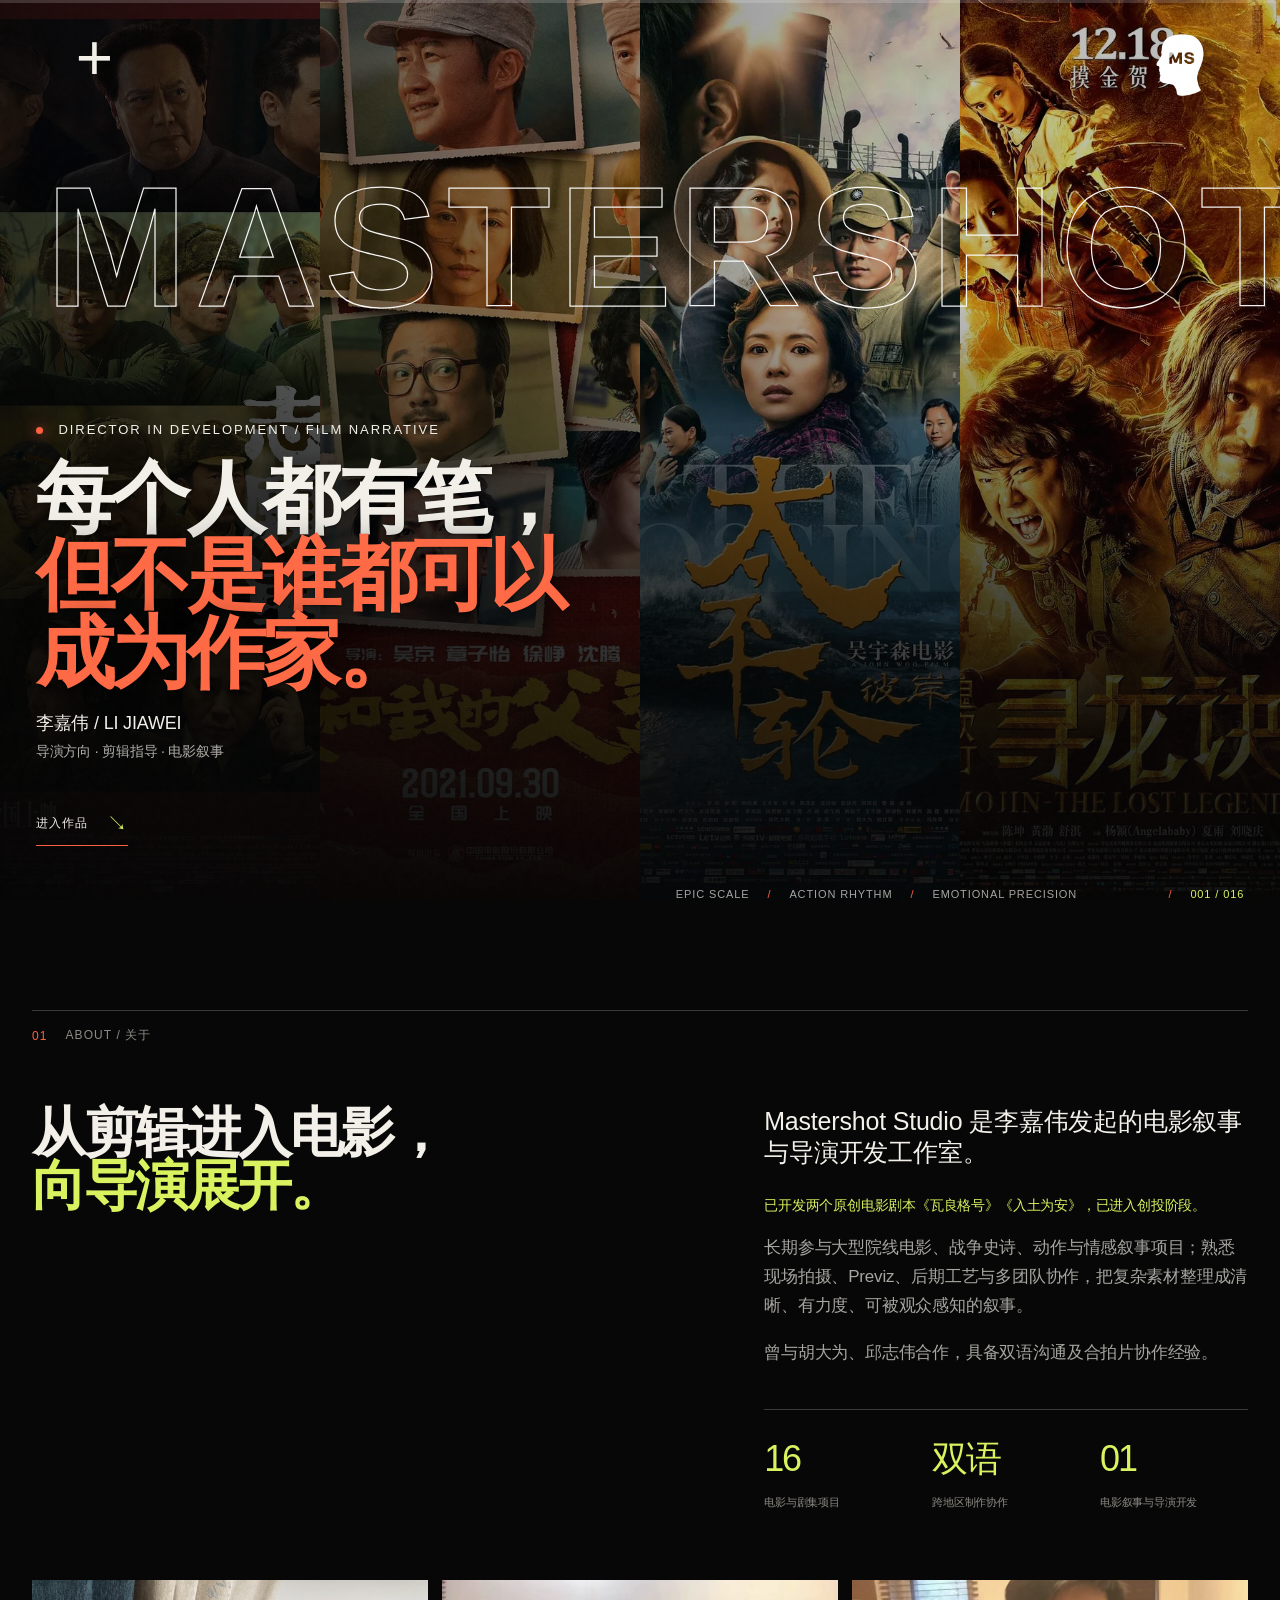
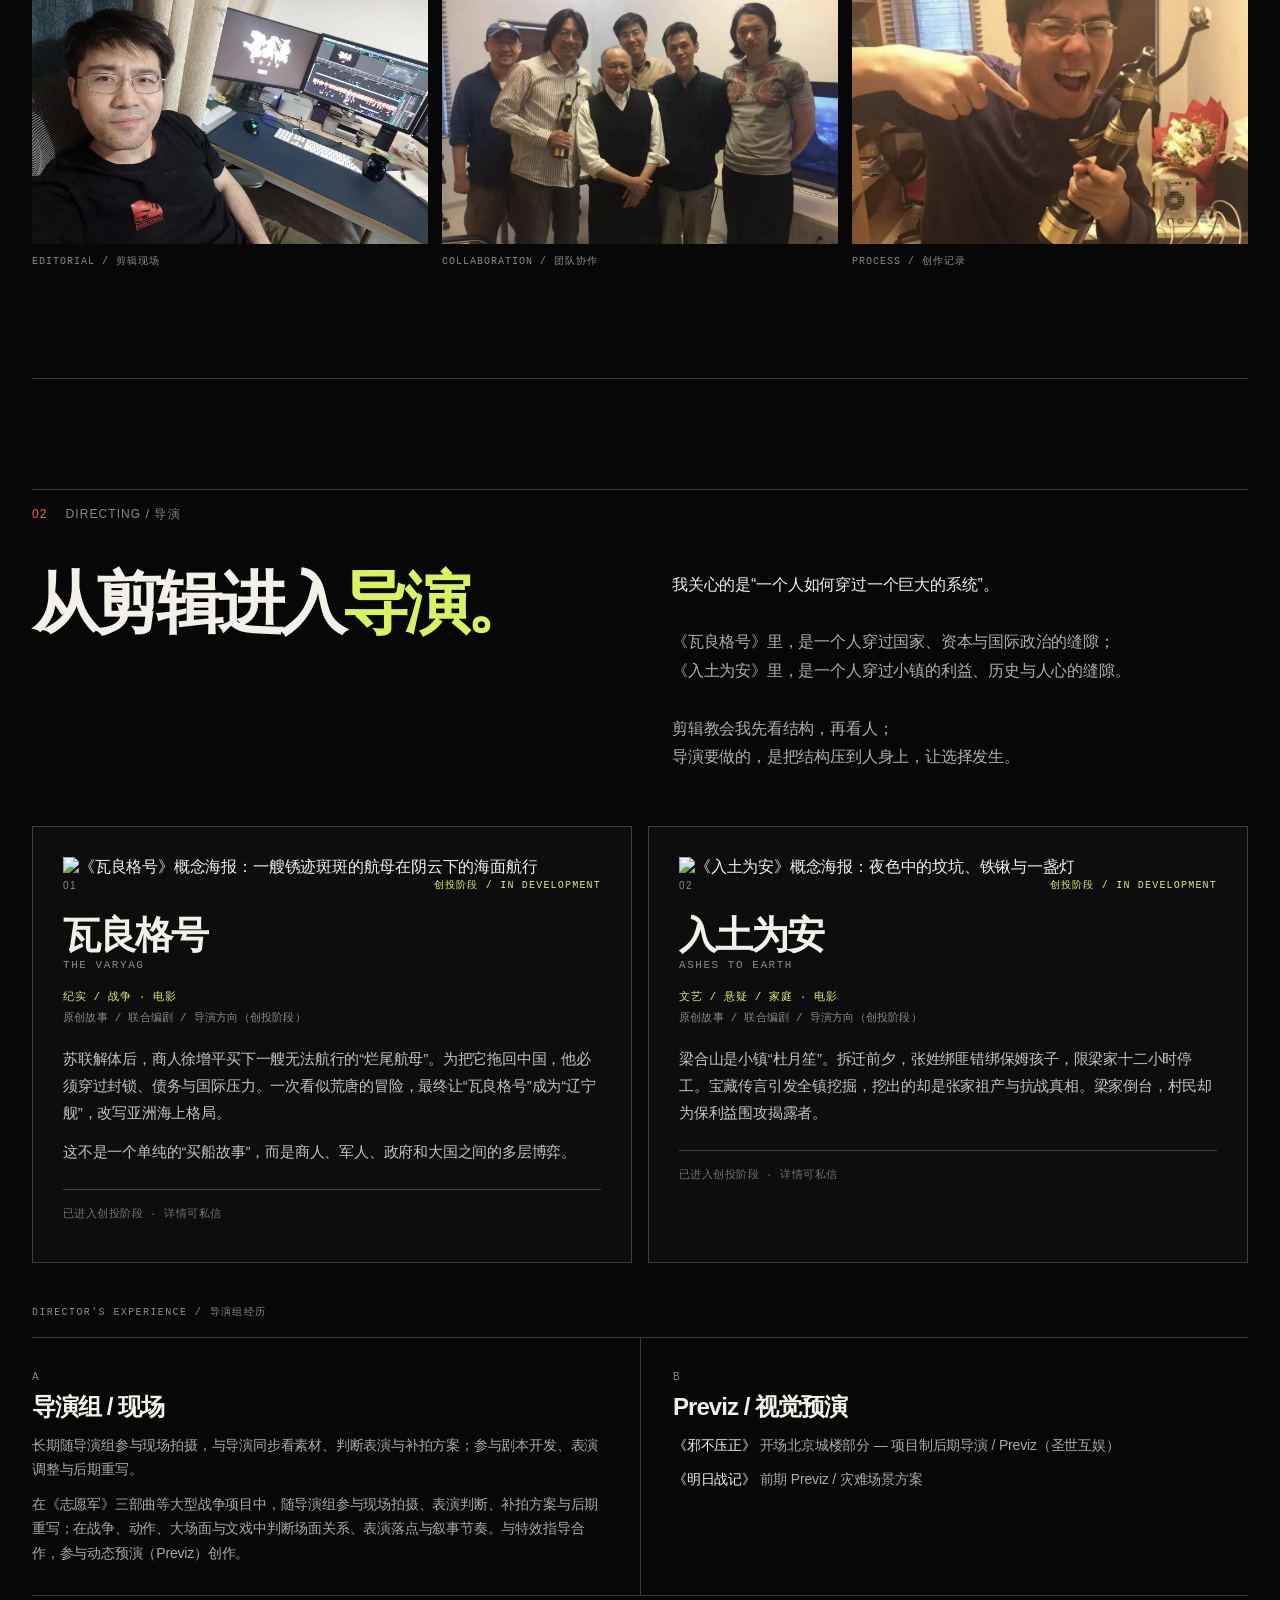
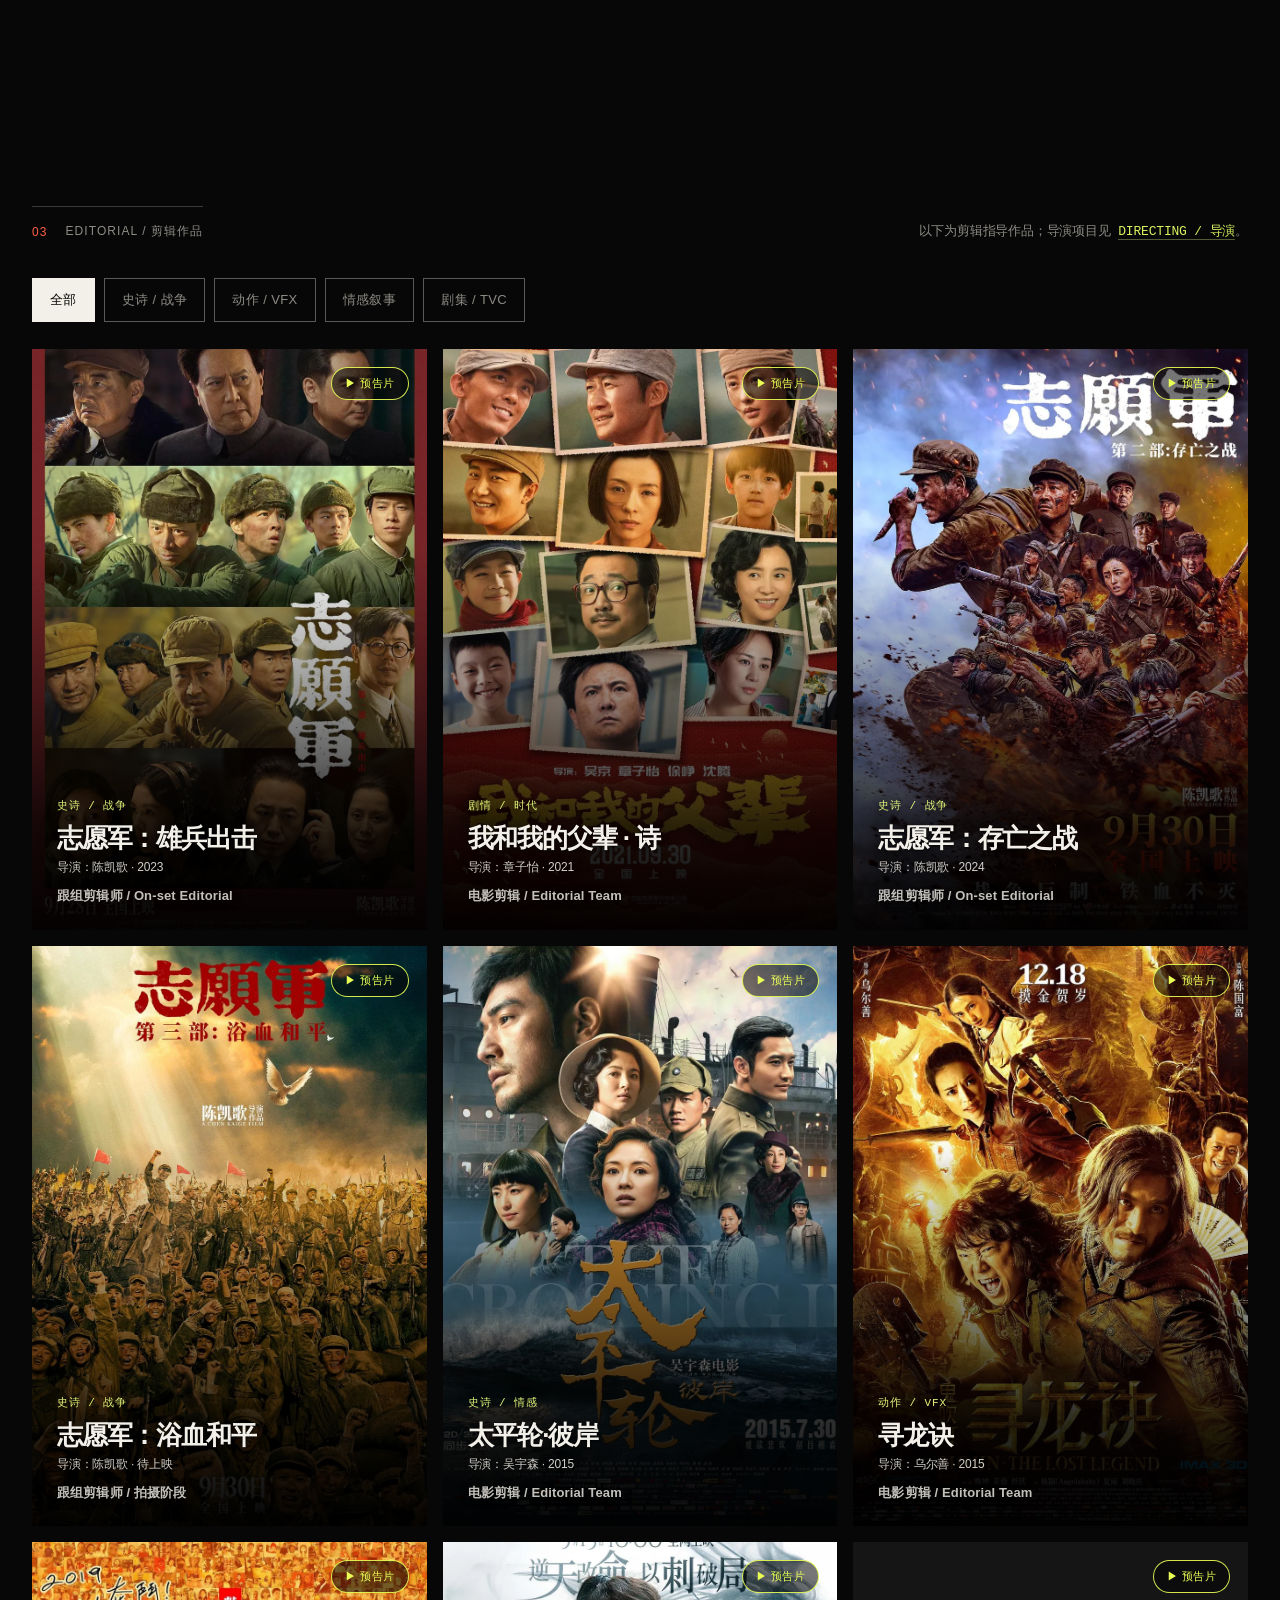
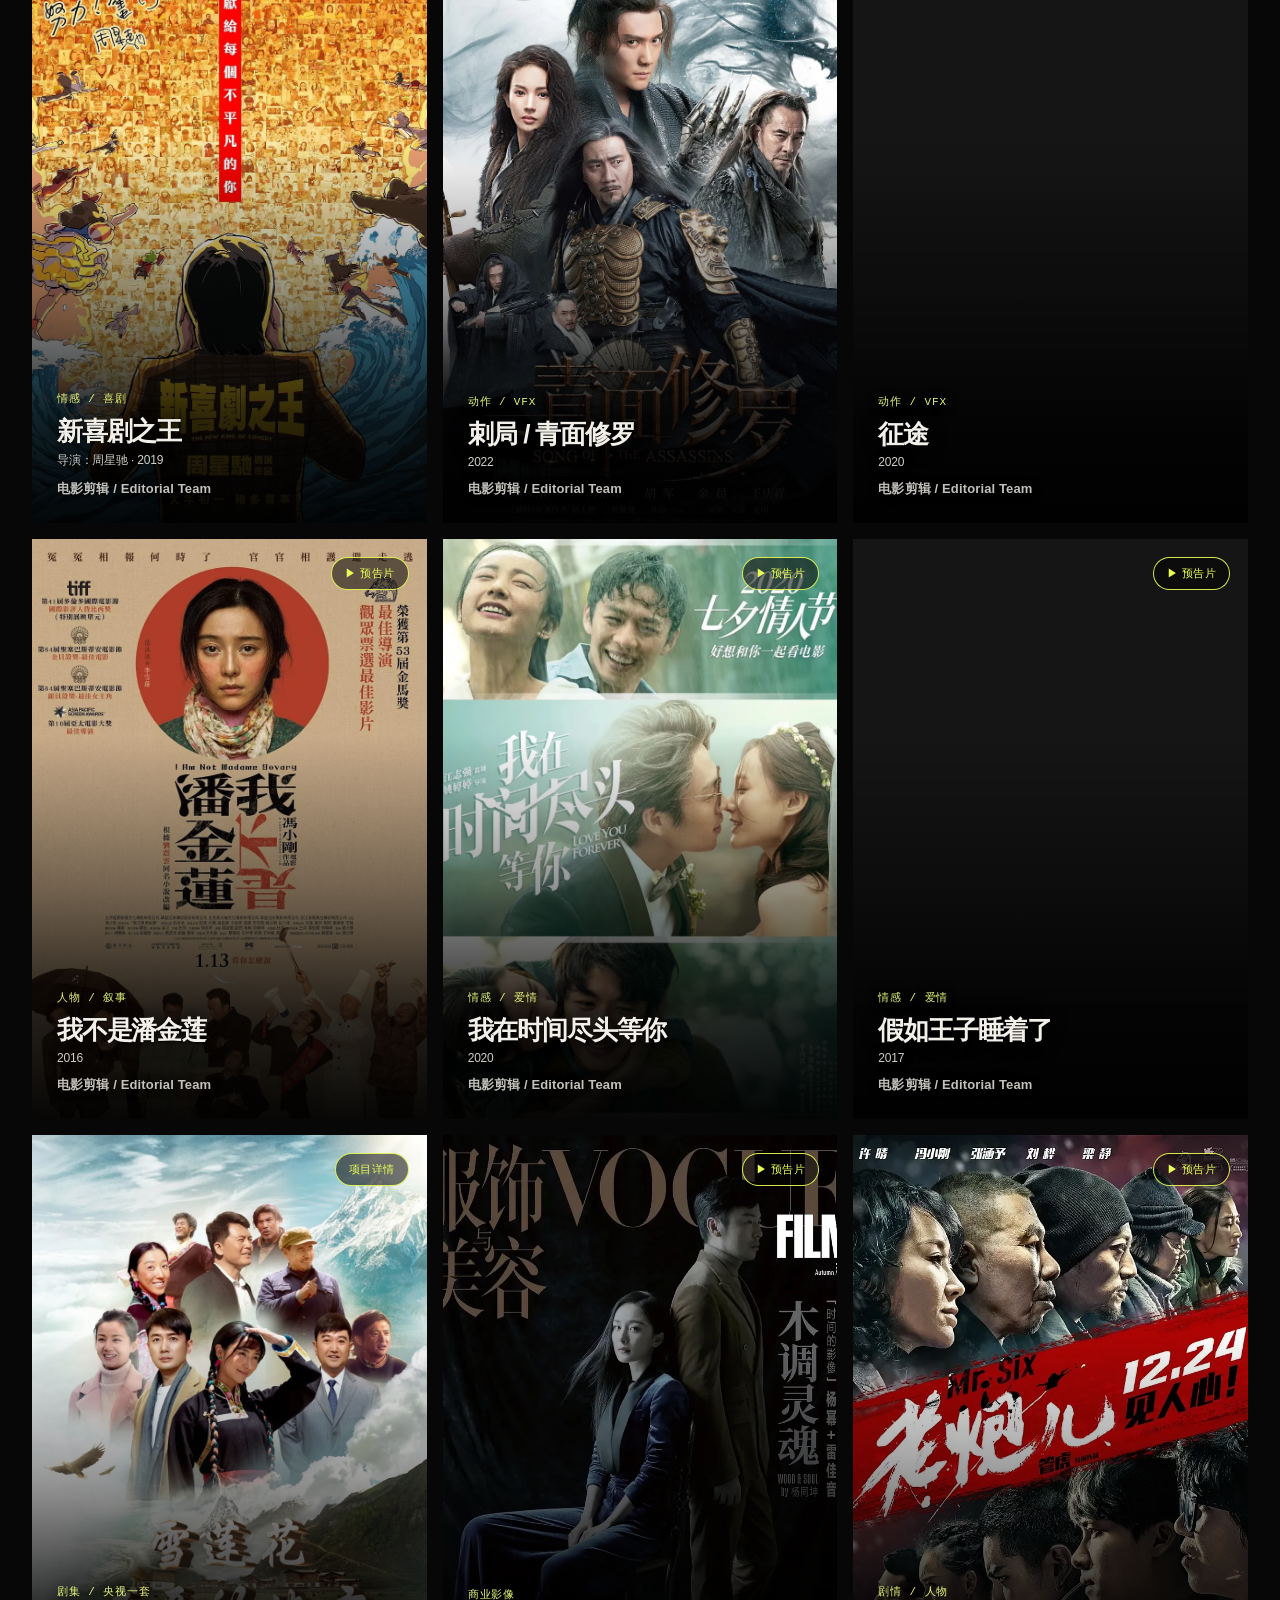
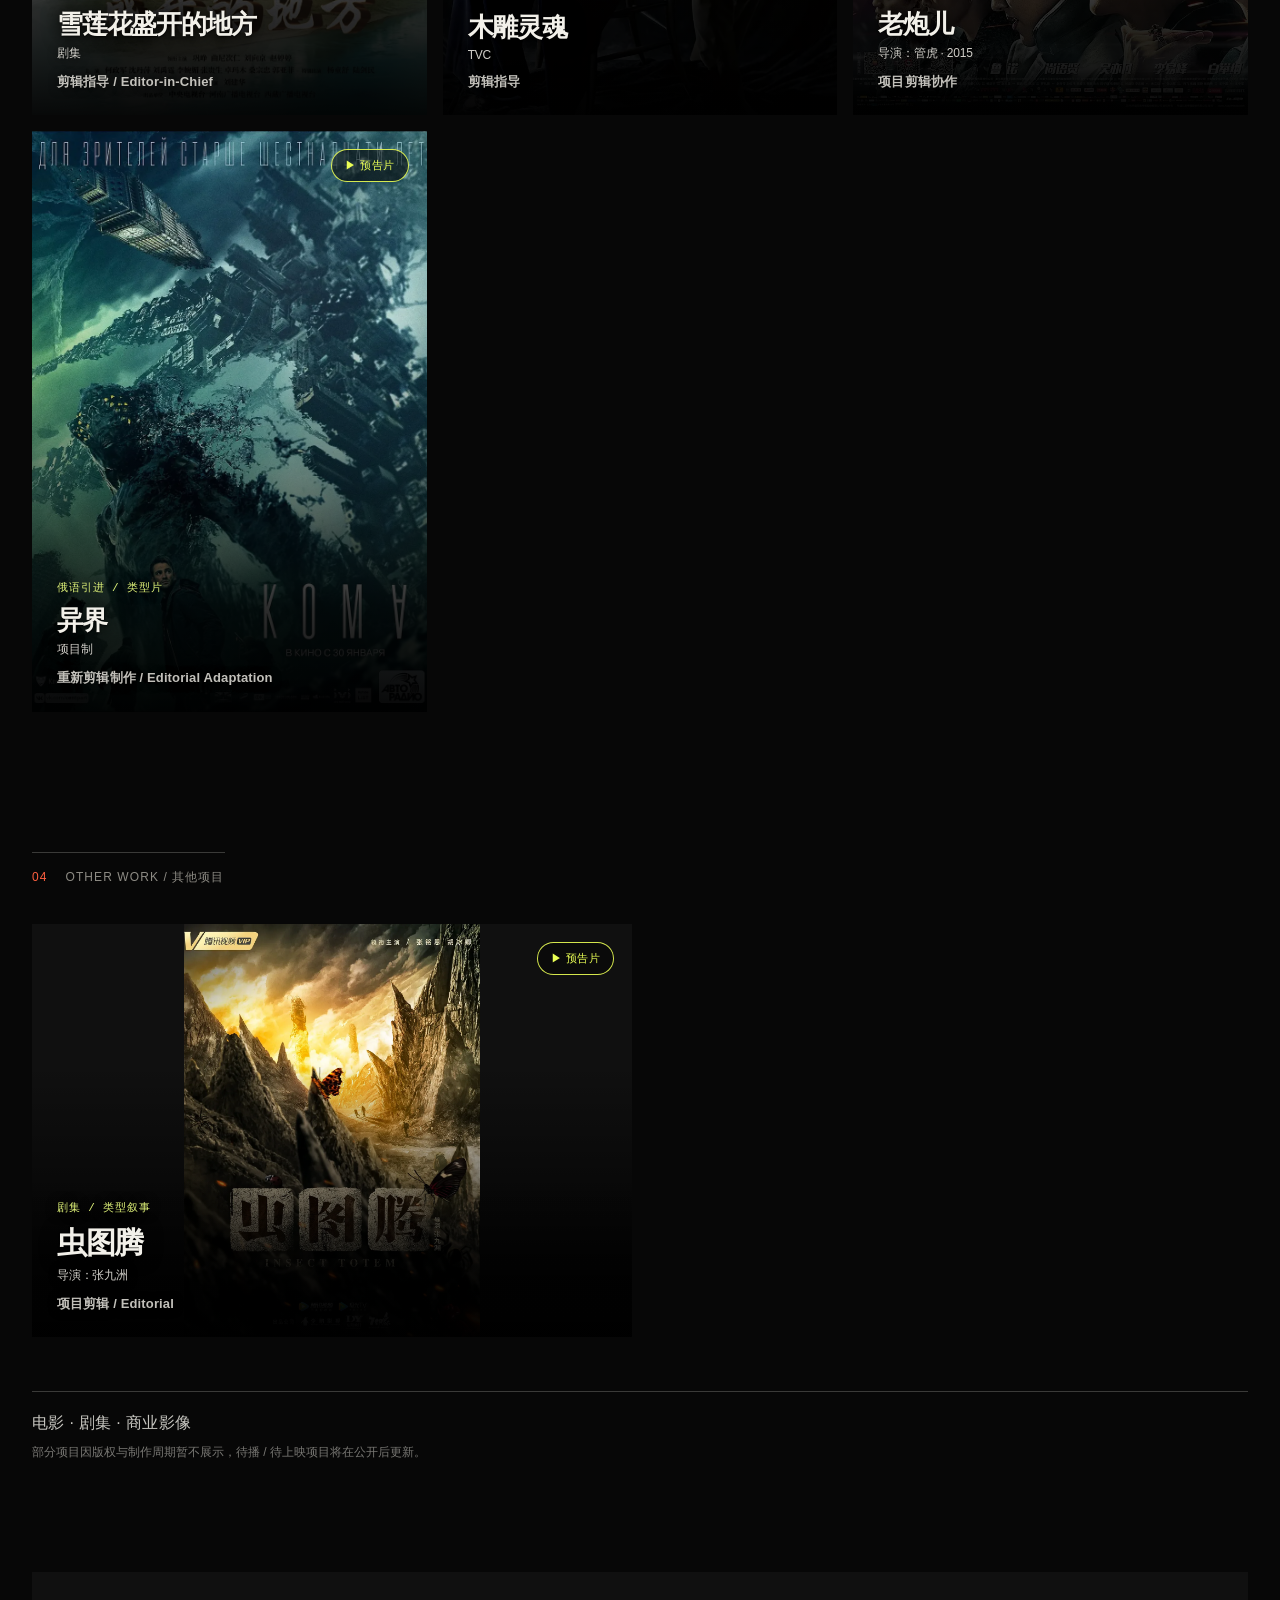
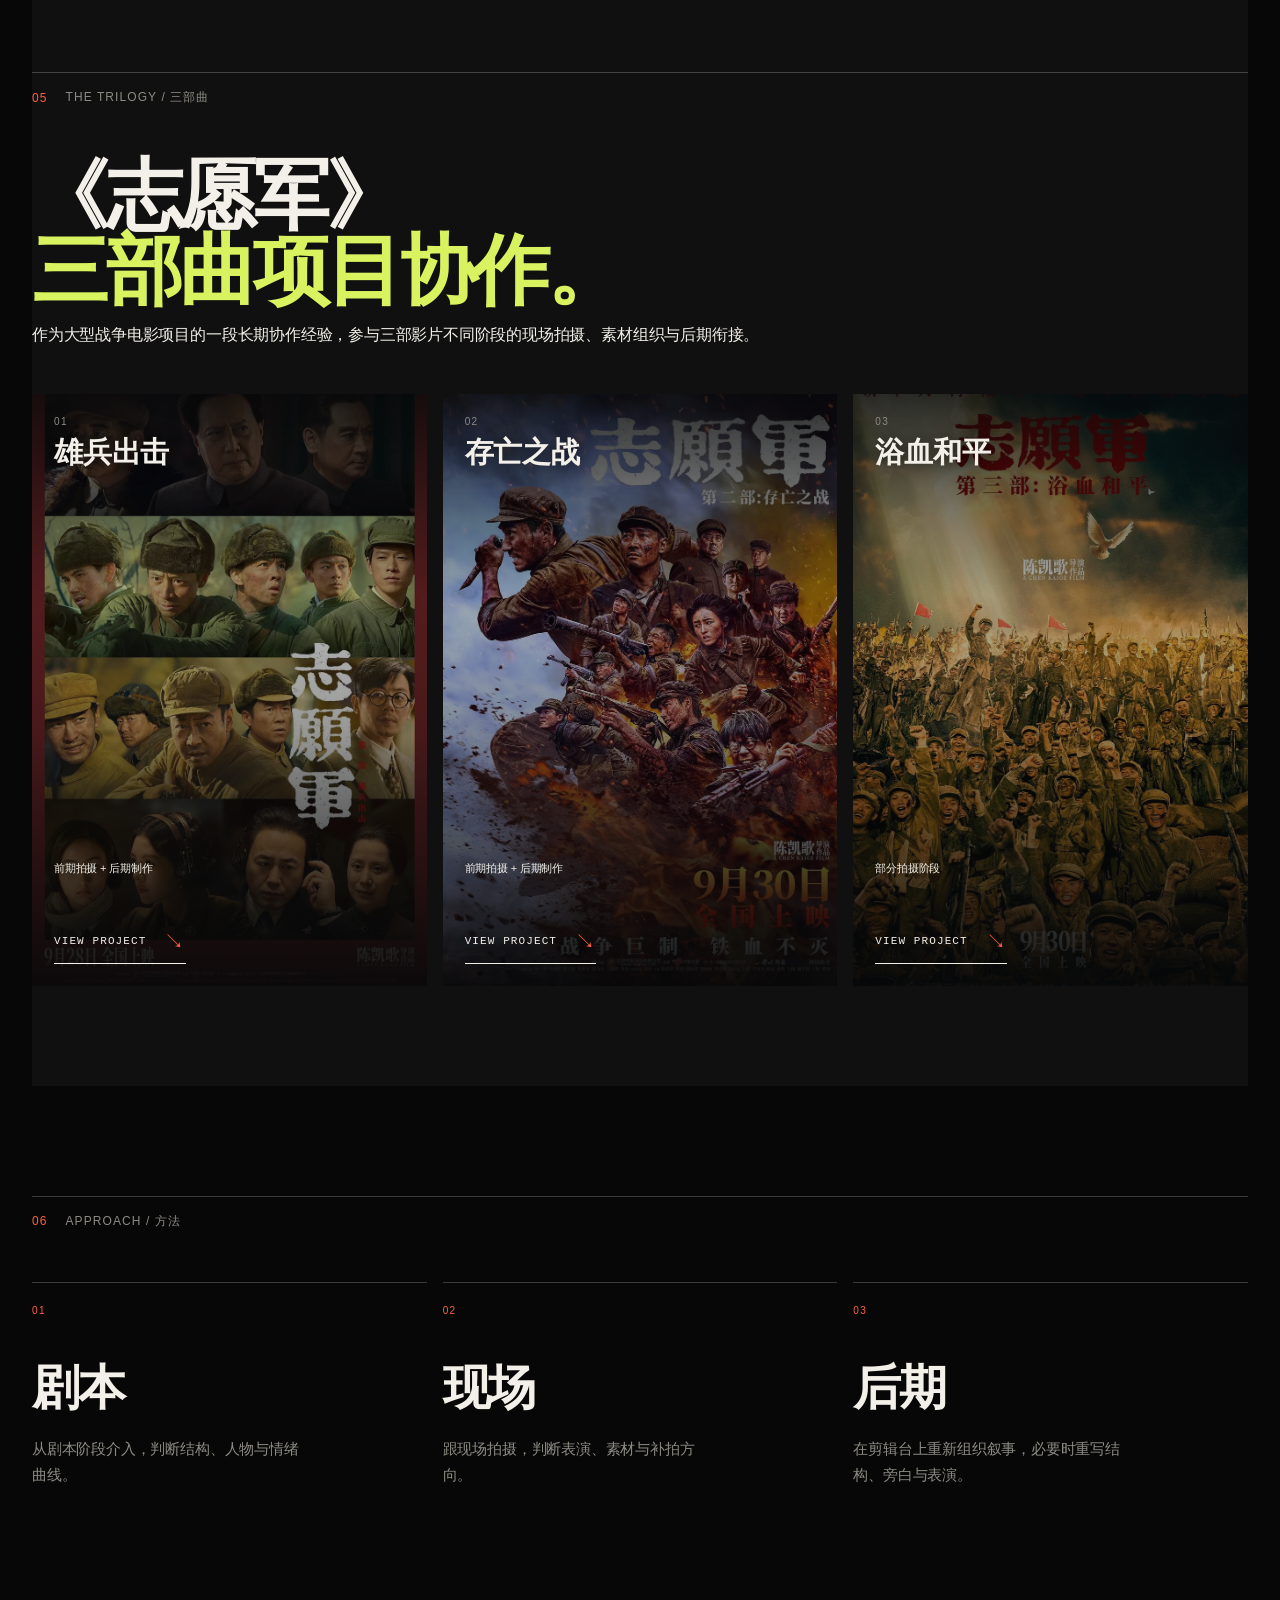
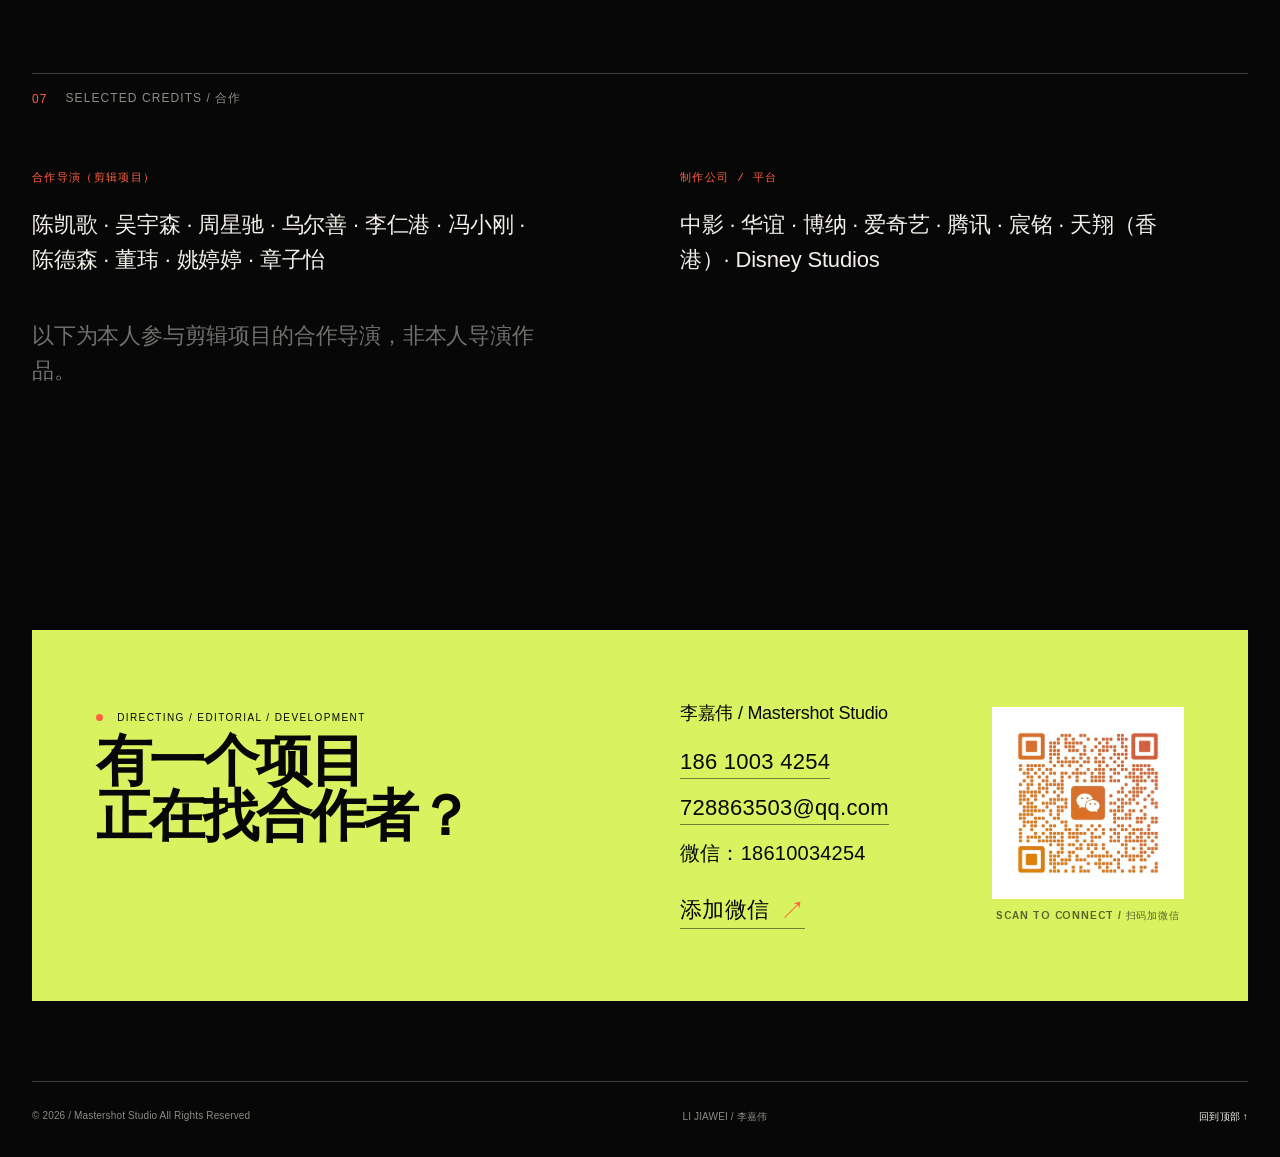
==== index.html @ 6bf5814a "Add feature posters to Directing cards" ====
<!doctype html>
<html lang="zh-CN">
  <head>
    <meta charset="utf-8" />
    <meta name="viewport" content="width=device-width, initial-scale=1" />
    <meta name="theme-color" content="#0c0d0d" />
    <meta name="description" content="李嘉伟，导演方向、剪辑指导。原创电影剧本《瓦良格号》《入土为安》已进入创投阶段；剪辑作品包括《志愿军》三部曲、太平轮·彼岸、寻龙诀、新喜剧之王等。" />
    <title>李嘉伟 / 导演方向 · 剪辑指导 — Mastershot Studio</title>
    <link rel="icon" href="assets/favicon/favicon.ico" sizes="any" />
    <link rel="icon" type="image/png" href="assets/favicon/favicon-32.png" sizes="32x32" />
    <link rel="apple-touch-icon" href="assets/favicon/apple-touch-icon.png" />
    <meta property="og:type" content="website" />
    <meta property="og:site_name" content="Mastershot Studio" />
    <meta property="og:title" content="李嘉伟 / 导演方向 · 剪辑指导 — Mastershot Studio" />
    <meta property="og:description" content="李嘉伟，导演方向、剪辑指导。原创电影剧本《瓦良格号》《入土为安》已进入创投阶段；剪辑作品包括《志愿军》三部曲、太平轮·彼岸、寻龙诀、新喜剧之王等。" />
    <meta property="og:image" content="assets/share/og-cover.jpg" />
    <meta property="og:image:width" content="1200" />
    <meta property="og:image:height" content="630" />
    <meta name="twitter:card" content="summary_large_image" />
    <meta name="twitter:title" content="李嘉伟 / 导演方向 · 剪辑指导 — Mastershot Studio" />
    <meta name="twitter:description" content="李嘉伟，导演方向、剪辑指导。原创电影剧本《瓦良格号》《入土为安》已进入创投阶段；剪辑作品包括《志愿军》三部曲、太平轮·彼岸、寻龙诀、新喜剧之王等。" />
    <meta name="twitter:image" content="assets/share/og-cover.jpg" />
    <link rel="preload" as="image" href="assets/opt/img-001.webp" />
    <link rel="preload" as="image" href="assets/opt/img-002.webp" />
    <link rel="preload" as="image" href="assets/opt/img-003.webp" />
    <link rel="preload" as="image" href="assets/opt/img-004.webp" />
    <link rel="preload" href="assets/fonts/arimo-latin-700.woff2" as="font" type="font/woff2" crossorigin />
    <link rel="stylesheet" href="styles.css?v=20261021-1600" />
    <link rel="stylesheet" href="blur.css?v=20261021-1600" />
    <link rel="stylesheet" href="fixes.css?v=20261021-1600" />
  </head>
  <body class="splash-lock">
    <div class="page-progress" aria-hidden="true"><span id="page-progress-bar"></span></div>
    <section class="splash-screen" id="splash-screen" aria-label="Mastershot Studio opening">
      <div class="splash-wordmark" aria-label="MASTERSHOT">MASTERSHOT</div>
    </section>
    <div class="site-noise" aria-hidden="true"></div>
    <header class="site-header">
      <button class="menu-toggle" type="button" aria-label="打开菜单" aria-expanded="false" aria-controls="main-navigation">+</button>
      <a class="brand" href="#top" aria-label="Mastershot Studio home">
        <span class="brand-head" aria-hidden="true"><img class="brand-image" src="assets/opt/img-005.png" alt="MS" /></span>
      </a>
      <nav class="main-nav" id="main-navigation" aria-label="Main navigation">
        <div class="nav-links">
          <a href="#top" data-preview="assets/opt/img-004.webp">HOME</a>
          <a href="#directing" data-preview="assets/opt/img-001.webp">DIRECTING</a>
          <a href="#work" data-preview="assets/opt/img-002.webp">WORK</a>
          <a href="#approach" data-preview="assets/opt/img-003.webp">APPROACH</a>
          <a href="#about" data-preview="assets/opt/img-004.webp">ABOUT</a>
          <a href="#contact" data-preview="assets/opt/img-010.webp">CONTACT</a>
        </div>
        <aside class="nav-feature" aria-live="polite">
          <div class="nav-preview"><img id="nav-preview-image" src="assets/opt/img-002.webp" alt="项目预览"><span id="nav-preview-label">SELECTED WORK / 代表作品</span></div>
          <div class="nav-info">
            <p class="nav-info-title">LI JIAWEI / 李嘉伟</p>
            <p>导演方向 · 剪辑指导<br>Mastershot Studio</p>
            <p>原创剧本 · 创投阶段<br>《瓦良格号》《入土为安》</p>
            <p>志愿军三部曲<br>太平轮 · 寻龙诀 · 雪莲花</p>
            <p>史诗战争 / 动作特效 / 情感叙事</p>
            <p>合作导演（剪辑项目）<br>陈凯歌 · 吴宇森 · 周星驰</p>
            <div class="nav-contact">CONTACT<br><a href="tel:18610034254">186 1003 4254</a><br><a href="mailto:728863503@qq.com">728863503@qq.com</a><br><span>微信：18610034254</span><img class="nav-contact-qr" src="assets/opt/img-006.png" alt="微信二维码，添加李嘉伟"></div>
          </div>
        </aside>
      </nav>
    </header>

    <main id="top">
      <section class="hero" id="hero">
        <video class="hero-motion" id="hero-motion" muted loop playsinline preload="metadata" aria-hidden="true"></video>
        <div class="hero-backdrop" id="hero-backdrop"></div>
        <div class="hero-filmstrip" aria-hidden="true">
          <span style="--film:url('assets/opt/img-001.webp')"></span>
          <span style="--film:url('assets/opt/img-002.webp')"></span>
          <span style="--film:url('assets/opt/img-003.webp')"></span>
          <span style="--film:url('assets/opt/img-004.webp')"></span>
        </div>
        <div class="hero-overlay"></div>
        <div class="hero-wordmark" aria-hidden="true"><span>MASTERSHOT</span></div>
        <div class="hero-content shell">
          <p class="eyebrow"><span class="signal"></span> DIRECTOR IN DEVELOPMENT / FILM NARRATIVE</p>
          <h1>每个人都有笔，<br /><span>但不是谁都可以成为作家。</span></h1>
          <p class="hero-intro">李嘉伟 / LI JIAWEI<br /><strong>导演方向 · 剪辑指导 · 电影叙事</strong></p>
          <a class="text-link hero-link" href="#work">进入作品 <span>↘</span></a>
        </div>
        <div class="hero-meta shell">
          <span>EPIC SCALE</span><span>ACTION RHYTHM</span><span>EMOTIONAL PRECISION</span>
          <span class="hero-index">001 / 016</span>
        </div>
      </section>

      <section class="intro shell" id="about">
        <div class="section-label"><span>01</span><span>ABOUT / 关于</span></div>
        <div class="intro-grid">
          <h2><span>从剪辑进入电影，</span><br /><span><i>向导演展开。</i></span></h2>
          <div class="intro-copy">
            <p class="lead">Mastershot Studio 是李嘉伟发起的电影叙事与导演开发工作室。</p>
            <p class="about-directing">已开发两个原创电影剧本《瓦良格号》《入土为安》，已进入创投阶段。</p>
            <p>长期参与大型院线电影、战争史诗、动作与情感叙事项目；熟悉现场拍摄、Previz、后期工艺与多团队协作，把复杂素材整理成清晰、有力度、可被观众感知的叙事。</p>
            <p>曾与胡大为、邱志伟合作，具备双语沟通及合拍片协作经验。</p>
            <div class="stat-row"><div><strong>16</strong><span>电影与剧集项目</span></div><div><strong>双语</strong><span>跨地区制作协作</span></div><div><strong>01</strong><span>电影叙事与导演开发</span></div></div>
          </div>
        </div>
        <div class="intro-gallery" aria-label="李嘉伟工作现场与创作记录">
          <figure><img src="assets/opt/img-007.webp" alt="剪辑工作现场" loading="lazy"><figcaption>EDITORIAL / 剪辑现场</figcaption></figure>
          <figure><img src="assets/opt/img-008.webp" alt="团队工作记录" loading="lazy"><figcaption>COLLABORATION / 团队协作</figcaption></figure>
          <figure><img src="assets/opt/img-009.webp" alt="个人创作记录" loading="lazy"><figcaption>PROCESS / 创作记录</figcaption></figure>
        </div>
      </section>


      <section class="directing shell" id="directing">
        <div class="section-label"><span>02</span><span>DIRECTING / 导演</span></div>
        <div class="directing-head">
          <h2>从剪辑进入<i>导演。</i></h2>
          <p class="directing-statement">
            <strong>我关心的是“一个人如何穿过一个巨大的系统”。</strong><br /><br />
            《瓦良格号》里，是一个人穿过国家、资本与国际政治的缝隙；<br />
            《入土为安》里，是一个人穿过小镇的利益、历史与人心的缝隙。<br /><br />
            剪辑教会我先看结构，再看人；<br />
            导演要做的，是把结构压到人身上，让选择发生。
          </p>
        </div>
        <div class="directing-grid">
          <article class="directing-card has-poster">
            <div class="directing-poster"><img src="assets/opt/directing-varyag.webp" alt="《瓦良格号》概念海报：一艘锈迹斑斑的航母在阴云下的海面航行" width="848" height="1264" loading="lazy" /></div>
            <div class="directing-body">
            <div class="directing-card-top"><span class="card-no">01</span><span class="directing-status">创投阶段 / IN DEVELOPMENT</span></div>
            <h3>瓦良格号</h3>
            <p class="directing-en">THE VARYAG</p>
            <p class="directing-meta">纪实 / 战争 · 电影</p>
            <p class="directing-credit">原创故事 / 联合编剧 / 导演方向（创投阶段）</p>
            <p class="directing-logline">苏联解体后，商人徐增平买下一艘无法航行的“烂尾航母”。为把它拖回中国，他必须穿过封锁、债务与国际压力。一次看似荒唐的冒险，最终让“瓦良格号”成为“辽宁舰”，改写亚洲海上格局。</p>
            <p class="directing-logline">这不是一个单纯的“买船故事”，而是商人、军人、政府和大国之间的多层博弈。</p>
            <p class="directing-note">已进入创投阶段 · 详情可私信</p>
          </div>
          </article>
          <article class="directing-card has-poster">
            <div class="directing-poster"><img src="assets/opt/directing-ashes.webp" alt="《入土为安》概念海报：夜色中的坟坑、铁锹与一盏灯" width="848" height="1264" loading="lazy" /></div>
            <div class="directing-body">
            <div class="directing-card-top"><span class="card-no">02</span><span class="directing-status">创投阶段 / IN DEVELOPMENT</span></div>
            <h3>入土为安</h3>
            <p class="directing-en">ASHES TO EARTH</p>
            <p class="directing-meta">文艺 / 悬疑 / 家庭 · 电影</p>
            <p class="directing-credit">原创故事 / 联合编剧 / 导演方向（创投阶段）</p>
            <p class="directing-logline">梁合山是小镇“杜月笙”。拆迁前夕，张姓绑匪错绑保姆孩子，限梁家十二小时停工。宝藏传言引发全镇挖掘，挖出的却是张家祖产与抗战真相。梁家倒台，村民却为保利益围攻揭露者。</p>
            <p class="directing-note">已进入创投阶段 · 详情可私信</p>
          </div>
          </article>
        </div>
      
        <p class="directing-experience-label">DIRECTOR'S EXPERIENCE / 导演组经历</p>
        <div class="directing-experience">
          <div>
            <span class="card-no">A</span>
            <h3>导演组 / 现场</h3>
            <p>长期随导演组参与现场拍摄，与导演同步看素材、判断表演与补拍方案；参与剧本开发、表演调整与后期重写。</p>
            <p>在《志愿军》三部曲等大型战争项目中，随导演组参与现场拍摄、表演判断、补拍方案与后期重写；在战争、动作、大场面与文戏中判断场面关系、表演落点与叙事节奏。与特效指导合作，参与动态预演（Previz）创作。</p>
          </div>
          <div>
            <span class="card-no">B</span>
            <h3>Previz / 视觉预演</h3>
            <p><strong>《邪不压正》</strong> 开场北京城楼部分 — 项目制后期导演 / Previz（圣世互娱）</p>
            <p><strong>《明日战记》</strong> 前期 Previz / 灾难场景方案</p>
          </div>
        </div>
</section>

      <section class="work-section shell" id="work">
        <div class="section-heading">
          <div class="section-label"><span>03</span><span>EDITORIAL / 剪辑作品</span></div>
          <p class="section-caption">以下为剪辑指导作品；导演项目见 <a href="#directing">DIRECTING / 导演</a>。</p>
        </div>
        <div class="filter-row" role="tablist" aria-label="作品筛选">
          <button class="filter is-active" data-filter="all" type="button">全部</button>
          <button class="filter" data-filter="epic" type="button">史诗 / 战争</button>
          <button class="filter" data-filter="action" type="button">动作 / VFX</button>
          <button class="filter" data-filter="emotion" type="button">情感叙事</button>
          <button class="filter" data-filter="series" type="button">剧集 / TVC</button>
        </div>
        <div class="work-grid" id="work-grid"></div>
        <noscript><p style="color:#8d8b84;font-size:13px">请开启 JavaScript 以查看完整作品列表。</p></noscript>
      </section>

      <section class="other-work shell" id="other-work">
        <div class="section-heading">
          <div class="section-label"><span>04</span><span>OTHER WORK / 其他项目</span></div>
        </div>
        <div class="other-grid" id="other-grid"></div>
        <div class="work-endnote" aria-label="作品说明">
          <span class="work-endnote-title">电影 · 剧集 · 商业影像</span>
          <small>部分项目因版权与制作周期暂不展示，待播 / 待上映项目将在公开后更新。</small>
        </div>
      </section>

      <section class="trilogy shell" id="trilogy">
        <div class="section-label"><span>05</span><span>THE TRILOGY / 三部曲</span></div>
        <div class="trilogy-head"><h2>《志愿军》<br /><i>三部曲项目协作。</i></h2><p>作为大型战争电影项目的一段长期协作经验，参与三部影片不同阶段的现场拍摄、素材组织与后期衔接。</p></div>
        <div class="trilogy-grid" id="trilogy-grid"></div>
      </section>

      <section class="approach shell" id="approach">
        <div class="section-label"><span>06</span><span>APPROACH / 方法</span></div>
        <div class="approach-grid">
          <div class="approach-card"><span class="card-no">01</span><h3>剧本</h3><p>从剧本阶段介入，判断结构、人物与情绪曲线。</p></div>
          <div class="approach-card"><span class="card-no">02</span><h3>现场</h3><p>跟现场拍摄，判断表演、素材与补拍方向。</p></div>
          <div class="approach-card"><span class="card-no">03</span><h3>后期</h3><p>在剪辑台上重新组织叙事，必要时重写结构、旁白与表演。</p></div>
        </div>
      </section>

      <section class="credits shell" id="credits">
        <div class="section-label"><span>07</span><span>SELECTED CREDITS / 合作</span></div>
        <div class="credits-grid"><div><h3>合作导演（剪辑项目）</h3><p>陈凯歌 · 吴宇森 · 周星驰 · 乌尔善 · 李仁港 · 冯小刚 · 陈德森 · 董玮 · 姚婷婷 · 章子怡</p></div><div><h3>制作公司 / 平台</h3><p>中影 · 华谊 · 博纳 · 爱奇艺 · 腾讯 · 宸铭 · 天翔（香港）· Disney Studios</p></div></div>
        <p class="credits-note">以下为本人参与剪辑项目的合作导演，非本人导演作品。</p>
      </section>

      <section class="contact shell" id="contact">
        <div class="contact-card"><div><p class="eyebrow"><span class="signal"></span> DIRECTING / EDITORIAL / DEVELOPMENT</p><h2>有一个项目<br /><i>正在找合作者？</i></h2></div><div class="contact-info"><div class="contact-details"><p>李嘉伟 / Mastershot Studio</p><a href="tel:18610034254">186 1003 4254</a><a href="mailto:728863503@qq.com">728863503@qq.com</a><span>微信：18610034254</span><a class="contact-wechat" href="weixin://dl/add?username=18610034254">添加微信 <span>↗</span></a></div><div class="contact-qr-wrap"><img class="contact-qr" src="assets/opt/img-006.png" alt="微信二维码，添加李嘉伟" loading="lazy"><span>SCAN TO CONNECT / 扫码加微信</span></div></div></div>
      </section>
    </main>

    <footer class="site-footer shell"><span>© <span id="year"></span> / Mastershot Studio All Rights Reserved</span><span>LI JIAWEI / 李嘉伟</span><a href="#top">回到顶部 ↑</a></footer>

    <section class="project-view" id="project-view" aria-hidden="true">
      <div class="project-view-topbar">
        <button class="project-home" id="project-home" type="button"><span>×</span> HOME / 返回首页</button>
        <div class="project-topbar-actions">
          <a class="project-logo" href="#top" aria-label="回到 Mastershot 开场"><span class="brand-head" aria-hidden="true"><img class="brand-image" src="assets/opt/img-005.png" alt="MS" /></span><b>MASTERSHOT</b></a>
          <button class="project-close-x" id="project-close-x" type="button" aria-label="关闭并返回作品">×</button>
        </div>
      </div>
      <div class="project-view-scroll" id="project-view-scroll" tabindex="-1">
        <div id="project-view-content"></div>
      </div>
    </section>
    <section class="trailer-modal" id="trailer-modal" aria-hidden="true" aria-label="项目播放窗口">
      <div class="trailer-modal-topbar"><span class="trailer-modal-brand">MASTERSHOT / PLAYBACK</span><button class="trailer-modal-close" id="trailer-modal-close" type="button" aria-label="退出播放">X</button></div>
      <button class="trailer-modal-arrow trailer-modal-prev" id="trailer-modal-prev" type="button" aria-label="上一个项目">‹</button>
      <div class="trailer-modal-frame" id="trailer-modal-frame"></div>
      <button class="trailer-modal-arrow trailer-modal-next" id="trailer-modal-next" type="button" aria-label="下一个项目">›</button>
      <div class="trailer-modal-caption"><span id="trailer-modal-title"></span><span id="trailer-modal-meta"></span></div>
    </section>
    <script src="content.js?v=20261021-1600"></script>
    <script src="script.js?v=20261021-1600"></script>
  </body>
</html>
---- styles.css ----
:root { --ink:#0c0d0d; --paper:#e8e5de; --muted:#96958e; --line:rgba(232,229,222,.22); --accent:#ef5b35; --acid:#c9d978; --blue:#2d5665; --shell:min(1200px, calc(100vw - 72px)); }
* { box-sizing:border-box; }
html { scroll-behavior:smooth; }
body { margin:0; color:var(--paper); background:var(--ink); font-family:Manrope, -apple-system, BlinkMacSystemFont, "PingFang SC", "Microsoft YaHei", sans-serif; letter-spacing:-.02em; }
body::selection { color:var(--ink); background:var(--acid); }
a { color:inherit; text-decoration:none; }
button { font:inherit; color:inherit; }
.site-noise { position:fixed; inset:0; pointer-events:none; opacity:.045; z-index:20; background-image:url("data:image/svg+xml,%3Csvg viewBox='0 0 160 160' xmlns='http://www.w3.org/2000/svg'%3E%3Cfilter id='n'%3E%3CfeTurbulence type='fractalNoise' baseFrequency='.8' numOctaves='4' stitchTiles='stitch'/%3E%3C/filter%3E%3Crect width='100%25' height='100%25' filter='url(%23n)' opacity='.36'/%3E%3C/svg%3E"); }
.shell { width:var(--shell); margin-inline:auto; }
.site-header { position:fixed; top:0; left:0; width:100%; padding:22px 36px; display:flex; align-items:center; justify-content:space-between; z-index:10; mix-blend-mode:screen; }
.brand { display:flex; align-items:center; gap:12px; font:500 12px/1 "DM Mono", monospace; letter-spacing:.08em; }
.brand em { color:var(--accent); font-style:normal; }
.brand-mark { display:flex; position:relative; width:25px; height:20px; transform:skewY(-28deg); }
.brand-mark i { position:absolute; width:13px; height:13px; border:1px solid currentColor; transform:rotate(45deg); }
.brand-mark i:nth-child(1){left:0;top:0}.brand-mark i:nth-child(2){left:7px;top:0;background:var(--paper)}.brand-mark i:nth-child(3){left:14px;top:0}
.main-nav { display:flex; gap:28px; font:11px "DM Mono", monospace; letter-spacing:.08em; text-transform:uppercase; }
.main-nav a { opacity:.7; transition:opacity .25s,color .25s; }.main-nav a:hover{opacity:1;color:var(--acid)}
.menu-toggle { display:none; border:0; background:none; font:11px "DM Mono",monospace; }
.hero { min-height:100svh; position:relative; overflow:hidden; display:flex; align-items:flex-end; padding:0 0 64px; }
.hero-backdrop { position:absolute; inset:0; background:center/cover no-repeat; filter:saturate(.75) contrast(1.06); transform:scale(1.03); transition:background-image .8s ease; }
.hero-overlay { position:absolute; inset:0; background:linear-gradient(90deg,rgba(7,9,9,.93) 0%,rgba(7,9,9,.48) 48%,rgba(7,9,9,.1) 100%),linear-gradient(0deg,rgba(7,9,9,.9),transparent 52%); }
.hero-content,.hero-meta { position:relative; z-index:1; }.hero-content { padding-top:25vh; }
.eyebrow,.section-label,.card-no { font:500 10px "DM Mono", monospace; letter-spacing:.14em; text-transform:uppercase; color:var(--muted); }
.signal { width:7px;height:7px;display:inline-block;border-radius:50%;background:var(--accent);margin-right:10px;box-shadow:0 0 14px var(--accent); }
.hero h1 { max-width:930px; margin:34px 0 22px; font-size:clamp(54px,8vw,118px); line-height:.91; letter-spacing:-.08em; font-weight:700; }
h1 span,h2 i { color:var(--acid); font-style:normal; }
.hero-intro { font-size:17px; line-height:1.8; color:rgba(232,229,222,.78); }.hero-intro strong{font-weight:500;color:var(--paper)}
.text-link { display:inline-flex; align-items:center; gap:18px; padding-bottom:8px; border-bottom:1px solid currentColor; margin-top:34px; font:11px "DM Mono",monospace; letter-spacing:.1em; }.text-link span{font-size:20px;color:var(--accent)}
.hero-meta { width:var(--shell); display:flex; gap:18px; font:10px "DM Mono",monospace; letter-spacing:.08em; color:rgba(232,229,222,.58); }.hero-meta span+span::before{content:"/";margin-right:18px;color:var(--accent)}.hero-index{margin-left:auto;color:var(--accent)}
section { padding:130px 0; }.section-label{display:flex;gap:18px;align-items:center;border-top:1px solid var(--line);padding-top:13px}.section-label span:first-child{color:var(--accent)}
.intro-grid { display:grid;grid-template-columns:1fr 1fr;gap:80px;padding-top:78px; }.intro h2,.trilogy h2,.contact h2{font-size:clamp(42px,5vw,76px);line-height:.98;letter-spacing:-.075em;margin:0;font-weight:600}.intro-copy{max-width:500px;color:var(--muted);font-size:15px;line-height:1.85}.intro-copy .lead{font-size:21px;line-height:1.4;color:var(--paper);margin-top:0}.stat-row{display:grid;grid-template-columns:repeat(3,1fr);gap:20px;border-top:1px solid var(--line);margin-top:46px;padding-top:18px}.stat-row strong{display:block;color:var(--accent);font-size:28px;font-weight:500;letter-spacing:-.06em}.stat-row span{display:block;color:var(--muted);font:10px/1.45 "DM Mono",monospace;margin-top:6px}
.section-heading{display:flex;justify-content:space-between;align-items:flex-end}.section-heading>p{margin:0;color:var(--muted);font:14px "DM Mono",monospace}.filter-row{display:flex;gap:9px;flex-wrap:wrap;margin:52px 0 30px}.filter{border:1px solid var(--line);background:transparent;padding:12px 18px;font:14px "DM Mono",monospace;letter-spacing:.03em;color:var(--muted);cursor:pointer;transition:.25s}.filter:hover,.filter.is-active{background:var(--paper);border-color:var(--paper);color:var(--ink)}
.work-grid{display:flex;gap:14px;overflow-x:auto;overscroll-behavior-x:contain;scroll-snap-type:x mandatory;scrollbar-width:thin;scrollbar-color:var(--accent) transparent;padding-bottom:15px}.work-card{position:relative;flex:0 0 clamp(260px,24vw,330px);overflow:hidden;aspect-ratio:4/5;background:#1a1c1c;cursor:pointer;scroll-snap-align:start}.work-card img,.work-card video{position:absolute;inset:0;width:100%;height:100%;object-fit:cover;transition:transform .7s cubic-bezier(.2,.7,.2,1),opacity .35s;}.work-card video{opacity:0}.work-card:hover img{transform:scale(1.05)}.work-card:hover video{opacity:1}.work-card.has-video:hover img{opacity:0}.work-card::after{content:"";position:absolute;inset:0;background:linear-gradient(0deg,rgba(0,0,0,.84),transparent 60%);pointer-events:none}.work-card-content{position:absolute;bottom:0;left:0;right:0;padding:22px;z-index:1}.work-card-content .type{font:11px "DM Mono",monospace;color:var(--acid);letter-spacing:.08em}.work-card h3{font-size:23px;letter-spacing:-.05em;margin:8px 0 3px}.work-card p{margin:0;font-size:12px;color:rgba(232,229,222,.7)}.work-card .role{color:var(--muted);font:11px "DM Mono",monospace;margin-top:11px}.play-hint{position:absolute;right:18px;top:18px;z-index:2;border:1px solid rgba(232,229,222,.45);border-radius:99px;padding:7px 9px;font:10px "DM Mono",monospace;color:rgba(232,229,222,.8)}
.approach-grid{display:grid;grid-template-columns:repeat(3,1fr);gap:12px;margin-top:65px}.approach-card{border-top:1px solid var(--line);padding-top:17px;min-height:240px}.approach-card .card-no{color:var(--accent)}.approach-card h3{font-size:40px;letter-spacing:-.06em;margin:44px 0 17px}.approach-card p{max-width:270px;color:var(--muted);font-size:13px;line-height:1.75}.credits{padding-top:60px}.credits-grid{display:grid;grid-template-columns:1fr 1fr;gap:80px;margin-top:65px}.credits h3{font:10px "DM Mono",monospace;color:var(--accent);letter-spacing:.12em}.credits p{font-size:19px;line-height:1.6;max-width:520px}
.contact{padding-bottom:80px}.contact-card{display:grid;grid-template-columns:1fr 1fr;gap:80px;background:var(--accent);color:var(--ink);padding:60px}.contact-card .signal{background:var(--ink);box-shadow:none}.contact-card h2 i{color:var(--ink)}.contact-info{display:flex;flex-direction:column;align-items:flex-start;justify-content:flex-end;gap:10px;font:12px "DM Mono",monospace}.contact-info p{margin:0 0 18px;font-size:14px}.contact-info a{font-size:20px;border-bottom:1px solid rgba(12,13,13,.5)}.contact-info span{margin-top:8px}.site-footer{display:flex;justify-content:space-between;border-top:1px solid var(--line);padding:23px 0 26px;color:var(--muted);font:10px "DM Mono",monospace}.site-footer a{color:var(--paper)}
.project-dialog{width:min(720px,calc(100vw - 30px));padding:0;border:0;background:var(--paper);color:var(--ink);box-shadow:0 22px 100px rgba(0,0,0,.55)}.project-dialog::backdrop{background:rgba(0,0,0,.75)}.dialog-close{position:absolute;right:18px;top:12px;background:none;border:0;font-size:30px;color:var(--ink);cursor:pointer}.dialog-media-wrap{position:relative;width:100%;aspect-ratio:16/8;overflow:hidden;background:#111}.dialog-media-poster,.dialog-media-video{position:absolute;inset:0;width:100%;height:100%;object-fit:cover;display:block}.dialog-media-video{opacity:0;transition:opacity .25s}.dialog-media-wrap.is-playing .dialog-media-video{opacity:1}.dialog-play-hint{position:absolute;right:18px;top:18px;border:1px solid rgba(232,229,222,.6);border-radius:99px;padding:7px 10px;font:10px "DM Mono",monospace;color:var(--paper)}.trailer-page-link{position:absolute;left:22px;bottom:20px;background:var(--accent);color:var(--ink);padding:10px 14px;font:11px "DM Mono",monospace}.dialog-body{padding:30px}.dialog-body .eyebrow{color:#777}.dialog-body h2{font-size:42px;letter-spacing:-.06em;margin:15px 0 5px}.dialog-body p{font-size:14px;line-height:1.8;max-width:560px;color:#5f5f5a}.dialog-meta{display:flex;gap:20px;border-top:1px solid #c9c7c1;margin-top:24px;padding-top:15px;font:10px "DM Mono",monospace;color:#777}
@media (max-width:800px){:root{--shell:calc(100vw - 36px)}.site-header{padding:18px}.main-nav{display:none}.menu-toggle{display:block}.hero{min-height:90svh;padding-bottom:33px}.hero h1{font-size:clamp(48px,14vw,80px)}.hero-meta{display:none}section{padding:90px 0}.intro-grid,.trilogy-head,.credits-grid,.contact-card{grid-template-columns:1fr;gap:35px}.intro-grid{padding-top:50px}.work-grid{gap:8px}.work-card{flex-basis:78vw;aspect-ratio:3/4}.work-card-content{padding:15px}.work-card h3{font-size:17px}.work-card p{font-size:10px}.trilogy{padding-inline:18px}.trilogy-grid,.approach-grid{grid-template-columns:1fr}.trilogy-card{min-height:300px}.approach-card{min-height:190px}.approach-card h3{margin-top:30px}.contact-card{padding:35px 25px}.contact-info a{font-size:17px}.site-footer{gap:12px;flex-wrap:wrap}.site-footer span:nth-child(2){display:none}}
---- blur.css ----
/* Mastershot Studio — Blur-inspired visual layer. It keeps the content original while using a black, typographic studio language. */
:root { --ink:#070707; --paper:#f2f0e9; --muted:#8d8b84; --line:rgba(242,240,233,.22); --accent:#ff6040; --acid:#d8f35f; --shell:min(1320px,calc(100vw - 64px)); }
body { background:var(--ink); color:var(--paper); }
body.splash-lock { overflow:hidden; }
.splash-screen { position:fixed; inset:0; z-index:100; display:grid; place-items:center; align-content:center; gap:22px; background:#070707; color:var(--paper); }
.splash-screen.is-done { pointer-events:none; animation:splash-out .85s cubic-bezier(.7,0,.2,1) forwards; }
.splash-wordmark { font-size:clamp(60px,13vw,210px); line-height:.8; letter-spacing:-.12em; font-weight:800; animation:splash-rise 1.1s cubic-bezier(.2,.8,.2,1) both; }
.splash-subtitle { font:11px "DM Mono",monospace; color:var(--acid); letter-spacing:.18em; animation:splash-rise 1.1s .15s cubic-bezier(.2,.8,.2,1) both; }
@keyframes splash-rise { from{opacity:0;transform:translateY(35px);letter-spacing:-.04em} to{opacity:1;transform:none;letter-spacing:-.12em} }
@keyframes splash-out { to{transform:translateY(-100%);visibility:hidden} }
.site-header { padding:25px 32px; mix-blend-mode:normal; }
.brand { font-size:13px; font-weight:600; letter-spacing:.1em; }
.brand-mark { color:var(--paper); transform:skewY(-28deg) scale(1.1); }
.brand-mark i:nth-child(2) { background:var(--accent); }
.main-nav { font-size:12px; gap:32px; }.main-nav a{opacity:1}.main-nav a:hover{color:var(--acid)}
.hero { min-height:100svh; padding:32px 0 38px; align-items:flex-end; background:#080808; }
.hero-backdrop { left:45%; opacity:.7; filter:saturate(.72) contrast(1.12); transform:scale(1.02); }
.hero-overlay { background:linear-gradient(90deg,#080808 0%,rgba(8,8,8,.88) 31%,rgba(8,8,8,.1) 70%),linear-gradient(0deg,rgba(8,8,8,.72),transparent 55%); }
.hero-content { padding-top:28vh; }.hero-content .eyebrow { color:var(--paper); font-size:12px; }.hero-content .signal{background:var(--accent)}
.hero h1 { max-width:1100px; margin:31px 0 27px; font-size:clamp(58px,9vw,144px); line-height:.85; letter-spacing:-.095em; font-weight:700; }.hero h1 span{color:var(--accent)}
.hero-intro { color:var(--paper); font-size:19px; line-height:1.5; }.hero-intro strong{font-size:14px;color:rgba(242,240,233,.72)}
.hero-link { margin-top:28px; font-size:12px; border-color:var(--accent); }.hero-link span{color:var(--acid)}
.hero-meta { font-size:11px; color:rgba(242,240,233,.68); }.hero-index{color:var(--acid)}
section { padding:110px 0; }.section-label { font-size:12px; letter-spacing:.09em; padding-top:16px; }.section-label span:first-child{color:var(--accent)}
.intro-grid { padding-top:62px; gap:100px; }.intro h2,.trilogy h2,.contact h2{font-size:clamp(50px,6vw,92px);}.intro-copy{font-size:17px;line-height:1.72;color:rgba(242,240,233,.68)}.intro-copy .lead{font-size:25px;color:var(--paper);line-height:1.25}.stat-row{margin-top:42px}.stat-row strong{font-size:36px;color:var(--acid)}.stat-row span{font-size:11px}
.intro-gallery { display:grid; grid-template-columns:repeat(3,1fr); gap:14px; margin-top:68px; }.intro-gallery figure { margin:0; overflow:hidden; }.intro-gallery img { display:block; width:100%; aspect-ratio:1.5; object-fit:cover; filter:saturate(.78); transition:transform .7s,filter .4s; }.intro-gallery figure:hover img { transform:scale(1.04); filter:saturate(1); }.intro-gallery figcaption { margin-top:10px; color:var(--muted); font:10px "DM Mono",monospace; letter-spacing:.1em; }
.section-heading>p { font-size:13px; }.filter-row{margin:38px 0 27px;}.filter{font-size:13px;padding:12px 17px;border-color:rgba(242,240,233,.35)}
.work-grid { display:grid; grid-template-columns:repeat(3,minmax(0,1fr)); gap:16px; overflow:visible; padding-bottom:0; scroll-snap-type:none; }
.work-card,.work-card:nth-child(n) { flex:auto; aspect-ratio: .68; scroll-snap-align:none; background:#151515; }
.work-card:nth-child(4n+2),.work-card:nth-child(4n+3) { aspect-ratio:.68; }
.work-card h3{font-size:26px}.work-card-content{padding:25px}.work-card-content .type{font-size:11px}.work-card p{font-size:12px}.work-card .role{font-size:11px}.play-hint{font-size:10px;color:var(--acid);border-color:rgba(216,243,95,.6)}
.other-work { padding-top:30px; }.other-grid{display:grid;grid-template-columns:repeat(2,minmax(0,1fr));gap:16px;margin-top:38px}.other-grid .work-card{aspect-ratio:1.45}.other-grid .work-card h3{font-size:30px}
.trilogy { background:#101010; padding-top:100px; padding-bottom:100px; }.trilogy-head{margin-top:52px}.trilogy-head p{font-size:16px}.trilogy-grid{margin-top:48px;gap:16px}.trilogy-card{min-height:280px}.trilogy-card h3{font-size:31px}.trilogy-card p{font-size:11px;color:var(--paper)}
.approach-grid{margin-top:52px;gap:16px}.approach-card{min-height:220px}.approach-card h3{font-size:48px;margin:38px 0 16px}.approach-card p{font-size:15px}
.credits-grid{margin-top:52px}.credits h3{font-size:11px}.credits p{font-size:22px}.contact-card{padding:72px 64px;background:var(--acid)}.contact-card h2{color:var(--ink)}.contact-card .eyebrow{color:var(--ink)}.contact-card .signal{background:var(--accent)}.contact-info{font-size:13px}.contact-info a{font-size:24px}
.site-footer{font-size:11px;padding:28px 0 32px}
.project-dialog{border:1px solid rgba(242,240,233,.3)}.dialog-body h2{font-size:48px}.dialog-body p{font-size:15px}.trailer-page-link{font-size:12px}
@media (max-width:800px){:root{--shell:calc(100vw - 36px)}.site-header{padding:18px}.hero{min-height:86svh}.hero-backdrop{left:0;opacity:.42}.hero-overlay{background:linear-gradient(90deg,rgba(8,8,8,.92),rgba(8,8,8,.34)),linear-gradient(0deg,rgba(8,8,8,.86),transparent 65%)}.hero-content{padding-top:30vh}.hero h1{font-size:clamp(50px,14vw,82px)}.hero-intro{font-size:17px}section{padding:80px 0}.intro-grid{gap:40px;padding-top:46px}.intro-copy .lead{font-size:22px}.work-grid{grid-template-columns:repeat(2,minmax(0,1fr));gap:9px}.work-card,.work-card:nth-child(n){aspect-ratio:.67}.work-card-content{padding:15px}.work-card h3{font-size:18px}.work-card p{font-size:10px}.other-grid{gap:9px}.other-grid .work-card{aspect-ratio:.85}.other-grid .work-card h3{font-size:19px}.trilogy{padding-inline:18px}.trilogy-head{gap:30px}.trilogy-grid,.approach-grid{grid-template-columns:1fr}.trilogy-card{min-height:265px}.contact-card{padding:38px 25px}.contact-info a{font-size:19px}.site-footer{gap:12px}}

/* Studio mark, opening animation and full-screen project pages */
.site-header .menu-toggle { order:1; display:block; width:34px; height:34px; padding:0; color:var(--paper); font-size:38px; font-weight:200; line-height:28px; cursor:pointer; }
.site-header .brand { order:3; margin-left:auto; gap:12px; font-size:12px; }
.site-header .main-nav { order:2; margin-left:auto; }
.hero-wordmark { position:absolute; z-index:1; top:16%; left:50%; width:min(1400px,94vw); transform:translateX(-50%); pointer-events:none; overflow:hidden; }
.hero-motion { display:none; position:absolute; z-index:0; inset:0; width:100%; height:100%; object-fit:cover; opacity:.72; filter:saturate(.7) contrast(1.1); }.hero-motion.is-active { display:block; }.hero-motion.is-active + .hero-backdrop { opacity:0; }
.hero-wordmark span { display:block; white-space:nowrap; text-align:center; font-size:clamp(85px,18vw,285px); line-height:.8; letter-spacing:-.11em; font-weight:800; color:transparent; -webkit-text-fill-color:transparent; -webkit-text-stroke:1px rgba(242,240,233,.85); background-image:var(--wordmark-image); background-position:center 44%; background-size:cover; -webkit-background-clip:text; background-clip:text; animation:wordmark-rise 1.5s cubic-bezier(.2,.8,.2,1) both, wordmark-drift 14s ease-in-out infinite alternate; filter:contrast(1.18) saturate(1.2); }
@keyframes wordmark-rise { from { opacity:0; transform:translateY(90px); } to { opacity:1; transform:translateY(0); } }
@keyframes wordmark-drift { from { background-position:35% 42%; } to { background-position:70% 58%; } }
.project-view { display:none; position:fixed; inset:0; z-index:50; overflow:hidden; background:#17191a; color:var(--paper); }
.project-view.is-open { display:block; animation:project-in .55s cubic-bezier(.2,.8,.2,1) both; }
@keyframes project-in { from { opacity:0; transform:translateY(24px); } to { opacity:1; transform:none; } }
.project-view-topbar { position:absolute; z-index:4; top:0; left:0; right:0; display:flex; justify-content:space-between; align-items:center; padding:25px 32px; background:linear-gradient(#17191a,transparent); }
.project-home { border:0; background:none; color:var(--paper); cursor:pointer; font:12px "DM Mono",monospace; letter-spacing:.08em; }.project-home span { display:inline-block; margin-right:10px; font-size:26px; font-weight:200; transform:rotate(45deg); }
.project-logo { display:flex; align-items:center; gap:11px; font:600 12px "DM Mono",monospace; letter-spacing:.1em; }.project-logo .brand-mark { transform:skewY(-28deg) scale(.85); }.project-logo .brand-mark i:nth-child(2) { background:var(--accent); }
.project-view-scroll { position:absolute; inset:0; overflow-y:auto; scrollbar-color:var(--accent) transparent; }
.project-detail { min-height:100%; padding-bottom:100px; }
.project-detail-hero { position:relative; min-height:84vh; display:flex; align-items:flex-end; overflow:hidden; background:#080909; }.project-detail-hero::after { content:""; position:absolute; inset:0; background:linear-gradient(0deg,#17191a 0%,rgba(23,25,26,.12) 55%,rgba(23,25,26,.42) 100%); pointer-events:none; }
.project-trailer { position:absolute; inset:0; display:flex; align-items:center; justify-content:center; background:#070707; }.project-trailer iframe,.project-trailer video { width:100%; height:100%; border:0; object-fit:cover; }.project-trailer-poster img { width:100%; height:100%; object-fit:cover; opacity:.58; filter:saturate(.8); }.trailer-caption { position:absolute; left:5vw; bottom:4vh; z-index:1; font:11px "DM Mono",monospace; letter-spacing:.11em; color:var(--acid); }.trailer-play { position:absolute; left:50%; top:50%; translate:-50% -50%; width:90px; height:90px; border:1px solid var(--paper); border-radius:50%; display:grid; place-items:center; color:var(--paper); font-size:35px; transition:.3s; }.trailer-play:hover { background:var(--accent); border-color:var(--accent); color:var(--ink); scale:1.08; }.trailer-wait { position:absolute; left:50%; top:50%; translate:-50% -50%; border:1px solid rgba(242,240,233,.6); border-radius:100%; padding:30px 20px; font:11px "DM Mono",monospace; letter-spacing:.08em; color:var(--paper); }
.project-detail-title { position:relative; z-index:2; width:var(--shell); margin:0 auto; padding:0 0 7vh; }.project-detail-title .eyebrow { color:var(--acid); font-size:12px; }.project-detail-title h1 { margin:15px 0 5px; font-size:clamp(55px,10vw,150px); letter-spacing:-.1em; line-height:.86; font-weight:600; }.project-detail-title p { margin:0; color:rgba(242,240,233,.72); font:14px "DM Mono",monospace; }
.project-detail-copy { width:min(900px,calc(100vw - 72px)); margin:0 auto; padding:84px 0 65px; }.project-detail-description { border-top:1px solid var(--line); padding-top:17px; }.project-detail-description p { max-width:760px; margin:0; font-size:22px; line-height:1.6; color:rgba(242,240,233,.8); }.project-detail-meta { display:flex; flex-wrap:wrap; gap:25px; margin-top:36px; padding-top:16px; border-top:1px solid var(--line); color:var(--muted); font:11px "DM Mono",monospace; }
.project-gallery { display:grid; grid-template-columns:repeat(3,1fr); gap:14px; width:min(1100px,calc(100vw - 72px)); margin:0 auto; }.project-gallery figure { margin:0; aspect-ratio:1.55; overflow:hidden; background:#0c0d0d; }.project-gallery img { width:100%; height:100%; object-fit:cover; transition:transform .7s; }.project-gallery figure:hover img { transform:scale(1.05); }
body.project-open { overflow:hidden; }
@media (max-width:800px){.site-header .main-nav{display:none}.site-header .brand{font-size:10px}.hero-wordmark{top:20%}.hero-wordmark span{font-size:24vw;-webkit-text-stroke:.7px rgba(242,240,233,.82)}.intro-gallery{grid-template-columns:1fr;gap:28px;margin-top:48px}.intro-gallery img{aspect-ratio:1.45}.project-view-topbar{padding:18px}.project-home{font-size:10px}.project-logo{font-size:10px}.project-detail-hero{min-height:75vh}.project-detail-title{width:calc(100vw - 36px);padding-bottom:8vh}.project-detail-title h1{font-size:18vw}.project-detail-copy,.project-gallery{width:calc(100vw - 36px)}.project-detail-copy{padding:55px 0 42px}.project-detail-description p{font-size:17px}.project-gallery{grid-template-columns:1fr;gap:9px}.project-gallery figure{aspect-ratio:1.35}.trailer-play{width:68px;height:68px;font-size:27px}}

/* Poster-cut lettering and Blur-inspired navigation */
.splash-wordmark {
  width: min(94vw, 1500px);
  text-align: center;
  white-space: nowrap;
  font-size: clamp(46px, 9vw, 132px);
  line-height: .92;
  letter-spacing: .105em;
  text-indent: .105em;
  font-weight: 700;
  -webkit-text-fill-color: transparent;
  -webkit-text-stroke: 1.5px rgba(242,240,233,.94);
  background-image:
    url("assets/opt/img-031.webp"),
    url("assets/opt/img-004.webp"),
    url("assets/opt/img-022.webp"),
    url("assets/opt/img-010.webp"),
    url("assets/opt/img-035.webp");
  background-size: 20% 100%;
  background-position: 0% center, 25% center, 50% center, 75% center, 100% center;
  background-repeat: no-repeat;
  background-clip: text;
  -webkit-background-clip: text;
  filter: saturate(1.55) contrast(1.15);
  animation: splash-rise 1.1s cubic-bezier(.2,.8,.2,1) both;
}
.splash-subtitle { margin-top: 3px; font-size: 9px; letter-spacing: .24em; }
.splash-subtitle span { color:var(--accent); padding-inline: .7em; }
@keyframes splash-rise { from{opacity:0;transform:translateY(28px);letter-spacing:.2em} to{opacity:1;transform:none;letter-spacing:.105em} }
.hero-wordmark { width:min(1500px,94vw); top:21%; }
.hero-wordmark span {
  font-size:clamp(75px,13.5vw,210px);
  letter-spacing:.085em;
  text-indent:.085em;
  -webkit-text-stroke:1.3px rgba(242,240,233,.96);
  background-image:
    url("assets/opt/img-031.webp"),
    url("assets/opt/img-004.webp"),
    url("assets/opt/img-022.webp"),
    url("assets/opt/img-010.webp"),
    url("assets/opt/img-035.webp");
  background-size:20% 100%;
  background-position:0% center,25% center,50% center,75% center,100% center;
  background-repeat:no-repeat;
  filter:saturate(1.55) contrast(1.18);
}
.brand-head { position:relative; display:grid; width:30px; height:30px; place-items:center; color:var(--paper); }
.brand-head svg { width:100%; height:100%; fill:currentColor; }
.brand-head .brand-image { display:block; width:100%; height:100%; object-fit:contain; }
.brand-head .head-cut { fill:var(--ink); }
.brand { gap:9px; font-size:10px !important; letter-spacing:.14em !important; }
.brand em { font-size:.8em; }
.site-header .menu-toggle { position:relative; z-index:13; width:48px; height:48px; font-size:58px; line-height:40px; font-family:Manrope,sans-serif; font-weight:200; transition:transform .35s,color .25s; }
.site-header .menu-toggle:hover { color:var(--acid); }
body.nav-open { overflow:hidden; }
body.nav-open::after { content:""; position:fixed; inset:0; z-index:11; pointer-events:none; background:rgba(7,7,7,.84); backdrop-filter:blur(5px); }
body.nav-open .main-nav {
  position:fixed; inset:0; z-index:12; display:flex; flex-direction:column; justify-content:center;
  align-items:flex-start; gap:0; padding:100px 7vw 7vh; background:transparent;
}
body.nav-open .main-nav a { display:block; width:max-content; max-width:90vw; font:300 clamp(48px,8vw,112px)/1.02 Manrope,sans-serif; letter-spacing:-.065em; text-transform:uppercase; opacity:.96; transition:color .2s,transform .25s; }
body.nav-open .main-nav a:hover { color:var(--acid); transform:translateX(12px); }
body.nav-open .site-header .menu-toggle { transform:rotate(45deg); }
.brand { position:relative; z-index:13; }
body.nav-open .brand { color:var(--paper); }
body.nav-open .brand-head { color:var(--acid); }
.project-logo .brand-head { width:34px; height:34px; }
.project-logo b { font-size:10px; letter-spacing:.14em; }
@media(max-width:800px) {
  .splash-wordmark { width:96vw; font-size:clamp(35px,8.9vw,72px); letter-spacing:.065em; text-indent:.065em; -webkit-text-stroke:1px rgba(242,240,233,.95); }
  @keyframes splash-rise { from{opacity:0;transform:translateY(22px);letter-spacing:.14em} to{opacity:1;transform:none;letter-spacing:.065em} }
  .splash-subtitle { font-size:7px; letter-spacing:.17em; }
  .hero-wordmark { top:20%; width:96vw; }
  .hero-wordmark span { font-size:16vw; letter-spacing:.035em; text-indent:.035em; -webkit-text-stroke:.8px rgba(242,240,233,.92); }
  body.nav-open .main-nav { padding:90px 8vw 8vh; }
  body.nav-open .main-nav a { font-size:clamp(48px,14vw,82px); }
  .site-header .menu-toggle { width:42px; height:42px; font-size:50px; }
}

/* Final main-poster alignment: four equal cells, one shared frame and one shared crop rule. */
.hero-filmstrip {
  display:grid;
  grid-template-columns:repeat(4,minmax(0,1fr));
  grid-template-rows:minmax(0,1fr);
  gap:0;
  width:100%;
  height:100%;
  overflow:hidden;
}
.hero-filmstrip span,
.hero-filmstrip span:nth-child(-n+3) {
  display:block;
  min-width:0;
  min-height:0;
  width:100%;
  height:100%;
  background-size:cover !important;
  background-position:center center !important;
  background-repeat:no-repeat;
  background-color:transparent;
}

/* Keep the interaction wordmark on the same four priority projects. */
.hero-wordmark::after {
  background-image:
    url("assets/opt/img-001.webp"),
    url("assets/opt/img-002.webp"),
    url("assets/opt/img-003.webp"),
    url("assets/opt/img-004.webp");
  background-size:25% auto;
  background-position:0 50%,33.333% 50%,66.666% 50%,100% 50%;
  background-repeat:no-repeat;
  background-clip:text;
  -webkit-background-clip:text;
}

/* Larger, clearer detail controls without changing the surrounding layout. */
.project-view-topbar {
  padding:32px clamp(28px,4.8vw,78px);
}
.project-home {
  font-size:15px;
}
.project-home span {
  font-size:34px;
}
.project-logo {
  gap:14px;
  font-size:15px;
}
.project-logo .brand-head,
.project-logo .brand-image {
  width:46px;
  height:46px;
}

/* Hollow playback control with a centered triangle. */
.trailer-play,
.detail-play {
  display:grid !important;
  place-items:center;
  width:92px !important;
  height:92px !important;
  padding:0 !important;
  border:2px solid rgba(255,255,255,.94) !important;
  border-radius:50%;
  background:transparent !important;
  color:#fff;
  font-size:0 !important;
  line-height:1;
  transform:translate(-50%,-50%);
}
.trailer-play::before,
.detail-play::before {
  content:"";
  display:block;
  width:0;
  height:0;
  margin-left:5px;
  border-top:12px solid transparent;
  border-bottom:12px solid transparent;
  border-left:18px solid #fff;
}

@media(max-width:800px) {
  .hero-filmstrip span,
  .hero-filmstrip span:nth-child(-n+3) {
    background-size:cover !important;
    background-position:center center !important;
  }
  .project-view-topbar { padding:22px 20px; }
  .project-home { font-size:13px; }
  .project-home span { font-size:29px; }
  .project-logo { font-size:12px; }
  .project-logo .brand-head,
  .project-logo .brand-image { width:40px; height:40px; }
  .trailer-play,
  .detail-play { width:74px !important; height:74px !important; }
  .trailer-play::before,
  .detail-play::before {
    border-top-width:10px;
    border-bottom-width:10px;
    border-left-width:15px;
  }
}

/* Playback layout: keep the black gallery canvas visible around a centered player,
   matching the compact Exile Edit presentation instead of filling the whole page. */
.project-detail-media {
  display:flex;
  align-items:center;
  justify-content:center;
  width:100%;
  padding:clamp(128px,10vw,190px) 0 clamp(42px,5vw,82px);
  background:#050606;
}
.project-detail-media .project-trailer {
  flex:0 1 min(68vw,1320px);
  width:min(68vw,1320px);
  max-width:calc(100vw - 120px);
  aspect-ratio:16 / 9;
  min-height:0;
}
.trailer-modal {
  padding:0;
  background:#050606;
}
.trailer-modal-frame {
  width:min(68vw,1320px);
  max-width:calc(100vw - 220px);
  aspect-ratio:16 / 9;
}
@media(max-width:800px) {
  .project-detail-media {
    padding:104px 18px 34px;
  }
  .project-detail-media .project-trailer {
    width:100%;
    max-width:none;
    flex-basis:100%;
    aspect-ratio:16 / 10;
  }
  .trailer-modal-frame {
    width:calc(100vw - 36px);
    max-width:none;
  }
}

/* Refined typography: restrained Apple-like system sans, generous tracking */
body { font-family:-apple-system,BlinkMacSystemFont,"SF Pro Display","SF Pro Text","PingFang SC","Microsoft YaHei",Arial,sans-serif; letter-spacing:-.012em; }
.main-nav a,.brand,.project-logo,.eyebrow,.section-label,.card-no,.hero-meta,.filter,.play-hint,.site-footer,.project-home { font-family:-apple-system,BlinkMacSystemFont,"SF Pro Text","PingFang SC",Arial,sans-serif; }
.brand { font-size:11px !important; font-weight:600; letter-spacing:.16em !important; }
.brand em { letter-spacing:.12em; }
.hero h1,.intro h2,.trilogy h2,.contact h2,.work-card h3,.approach-card h3 { letter-spacing:-.045em; }
.main-nav { gap:36px; letter-spacing:.025em; }
.hero-wordmark span { font-family:-apple-system,BlinkMacSystemFont,"SF Pro Display",Arial,sans-serif; font-weight:650; }
.splash-wordmark { font-family:-apple-system,BlinkMacSystemFont,"SF Pro Display",Arial,sans-serif; font-weight:650; }
.other-grid .work-card img { object-fit:contain; background:#101010; }
.other-grid .work-card::after { background:linear-gradient(0deg,rgba(0,0,0,.88),rgba(0,0,0,.04) 48%,transparent); }
.other-grid .work-card-content { background:linear-gradient(0deg,rgba(0,0,0,.55),transparent); }
.trailer-modal { display:none; position:fixed; inset:0; z-index:90; align-items:center; justify-content:center; padding:8vh 6vw; background:rgba(0,0,0,.94); }
.trailer-modal.is-open { display:flex; animation:project-in .25s ease both; }
.trailer-modal-frame { width:min(1280px,100%); aspect-ratio:16/9; background:#080808; box-shadow:0 30px 120px rgba(0,0,0,.65); }
.trailer-modal-frame iframe,.trailer-modal-frame video { width:100%; height:100%; display:block; border:0; object-fit:contain; }
.trailer-modal-frame p { display:grid; height:100%; place-items:center; color:var(--paper); }
.trailer-modal-close { position:absolute; top:24px; right:30px; width:46px; height:46px; border:1px solid rgba(255,255,255,.45); border-radius:50%; background:transparent; color:#fff; font-size:34px; font-weight:200; line-height:1; cursor:pointer; }
body.trailer-open { overflow:hidden; }
.play-hint { cursor:pointer; backdrop-filter:blur(8px); }
.play-hint:disabled { cursor:pointer; }
@media(max-width:800px) {
  .brand { letter-spacing:.11em !important; }
  .main-nav { gap:22px; }
  .other-grid .work-card img { object-fit:contain; }
  .trailer-modal { padding:12vh 14px; }
  .trailer-modal-close { top:18px; right:16px; }
}

/* Blur-inspired brand entrance, cinematic home, and image-led menu */
.splash-screen { background:#fff; color:#17191b; gap:0; }
.splash-wordmark {
  width:auto; max-width:96vw; overflow:visible; white-space:nowrap;
  color:#17191b; -webkit-text-fill-color:#17191b; -webkit-text-stroke:0;
  background:none; filter:none; font-family:Helvetica,Arial,sans-serif;
  font-size:clamp(70px,12vw,180px); line-height:1; letter-spacing:.015em;
  text-indent:0; font-weight:700; animation:splash-logo-in .8s cubic-bezier(.2,.8,.2,1) both;
}
@keyframes splash-logo-in { from{opacity:0;transform:scale(.96);letter-spacing:.04em} to{opacity:1;transform:scale(1);letter-spacing:.015em} }
.splash-screen.is-done { animation:splash-out 1.5s cubic-bezier(.7,0,.2,1) forwards; }
.site-header { padding:26px 3.2vw; align-items:flex-start; }
.site-header .menu-toggle { width:70px; height:70px; padding:0; font:400 76px/.8 Helvetica,Arial,sans-serif; transform-origin:center; }
.site-header .menu-toggle:hover { color:var(--acid); }
.site-header .brand { position:relative; width:60px; height:60px; margin:0; padding:0; display:grid; place-items:center; }
.brand-head { width:58px; height:58px; color:#fff; transition:transform .3s,color .3s; }
.brand-head svg { fill:currentColor; }
.brand-head .head-cut { fill:var(--ink); }
.brand:hover .brand-head { transform:scale(1.08); color:var(--acid); }
.site-header .main-nav { display:none; }
.hero { min-height:100svh; height:100svh; padding:0; align-items:flex-end; background:#08090a; }
.hero-backdrop { left:0; opacity:.88; filter:saturate(1.05) contrast(1.08); transform:scale(1.01); }
.hero-overlay { background:linear-gradient(0deg,rgba(0,0,0,.86),rgba(0,0,0,.1) 58%,rgba(0,0,0,.12)),linear-gradient(90deg,rgba(0,0,0,.22),transparent 75%); }
.hero-wordmark { top:19%; width:min(94vw,1800px); overflow:visible; }
.hero-wordmark span {
  font-family:Helvetica,Arial,sans-serif; font-size:clamp(72px,13.3vw,220px); line-height:.9;
  font-weight:700; letter-spacing:.045em; text-indent:.045em;
  -webkit-text-stroke:1.25px rgba(255,255,255,.95);
  background-image:
    url("assets/opt/img-014.webp"),
    url("assets/opt/img-003.webp"),
    url("assets/opt/img-004.webp");
  background-size:33.34% 100%; background-position:0 center,50% center,100% center;
  background-repeat:no-repeat; filter:saturate(1.15) contrast(1.12);
  animation:wordmark-rise .9s cubic-bezier(.2,.8,.2,1) both;
}
@keyframes wordmark-rise { from{opacity:0;transform:translateY(38px)} to{opacity:1;transform:none} }
.hero-content { width:min(1320px,calc(100vw - 8vw)); margin-bottom:6vh; padding-top:0; }
.hero-content .eyebrow { font-family:Helvetica,Arial,sans-serif; font-size:13px; letter-spacing:.15em; }
.hero h1 { max-width:760px; margin:22px 0 12px; font-family:Helvetica,Arial,sans-serif; font-size:clamp(44px,6.2vw,92px); line-height:.98; letter-spacing:-.045em; }
.hero h1 span { color:#f2f0e9; }
.hero-intro { font-family:Helvetica,Arial,sans-serif; font-size:18px; }
.hero-link { font-family:Helvetica,Arial,sans-serif; }
.hero-meta { width:calc(100vw - 8vw); font-family:Helvetica,Arial,sans-serif; }
body.nav-open::after { background:rgba(10,11,13,.55); backdrop-filter:blur(2px); }
body.nav-open .main-nav {
  display:grid; grid-template-columns:minmax(330px,1fr) minmax(360px,.92fr); align-items:center;
  position:fixed; inset:0; z-index:12; gap:6vw; padding:12vh 8vw 8vh;
  background:linear-gradient(90deg,rgba(12,13,15,.97),rgba(12,13,15,.74)),url("assets/opt/img-004.webp") center/cover;
}
.nav-links { display:flex; flex-direction:column; align-items:flex-start; gap:0; }
body.nav-open .main-nav a { font-family:Helvetica,Arial,sans-serif; font-size:clamp(54px,7.5vw,112px); line-height:.97; font-weight:400; letter-spacing:-.055em; color:#f5f5f5; transition:color .18s,transform .28s; }
body.nav-open .main-nav a:hover,body.nav-open .main-nav a:focus-visible { color:#ffd400; transform:translateX(14px); }
.nav-feature { display:grid; grid-template-columns:minmax(0,1.2fr) minmax(180px,.8fr); gap:24px; align-items:end; min-width:0; }
.nav-preview { position:relative; overflow:hidden; height:min(58vh,620px); background:#1b1d1f; }
.nav-preview::after { content:""; position:absolute; inset:45% 0 0; background:linear-gradient(transparent,rgba(0,0,0,.78)); pointer-events:none; }
.nav-preview img { width:100%; height:100%; object-fit:cover; transform:scale(1.02); transition:transform .65s cubic-bezier(.15,.65,.25,1),filter .3s; filter:saturate(.9); }
.nav-preview:hover img,body.nav-open .main-nav:has(.nav-links a:hover) .nav-preview img { transform:scale(1.16); filter:saturate(1.2); }
.nav-preview span { position:absolute; z-index:1; left:22px; bottom:20px; font:12px Helvetica,Arial,sans-serif; letter-spacing:.12em; color:#fff; }
.nav-info { color:rgba(255,255,255,.72); font:14px/1.65 Helvetica,Arial,sans-serif; }
.nav-info p { margin:0 0 20px; }
.nav-info .nav-info-title { color:#fff; font-size:17px; letter-spacing:.11em; }
body.nav-open .site-header .menu-toggle { z-index:14; color:#fff; transform:rotate(45deg); }
body.nav-open .site-header .brand { z-index:14; }
body.nav-open .brand-head { color:#fff; }
.main-nav a:focus-visible,.site-header button:focus-visible,.brand:focus-visible { outline:2px solid #ffd400; outline-offset:6px; }
@media(max-width:800px) {
  .splash-wordmark { font-size:clamp(46px,12vw,84px); letter-spacing:0; }
  .site-header { padding:18px 20px; }
  .site-header .menu-toggle { width:52px; height:52px; font-size:59px; }
  .site-header .brand,.brand-head { width:46px; height:46px; }
  .hero-wordmark { top:22%; width:96vw; }
  .hero-wordmark span { font-size:15vw; letter-spacing:.025em; text-indent:.025em; -webkit-text-stroke:.8px #fff; }
  .hero-content { width:calc(100vw - 38px); margin-bottom:6vh; }
  .hero h1 { font-size:clamp(40px,10vw,66px); }
  body.nav-open .main-nav { grid-template-columns:1fr; align-content:start; gap:26px; padding:105px 24px 36px; overflow:auto; }
  body.nav-open .main-nav a { font-size:clamp(48px,13vw,76px); }
  .nav-feature { grid-template-columns:1fr 1fr; gap:14px; }
  .nav-preview { height:30vh; min-height:185px; }
  .nav-info { font-size:12px; }
  .nav-info p { margin-bottom:10px; }
}

/* Final visual corrections: four preserved-ratio poster panels, Blur head mark, and crisp controls */
.hero-filmstrip { position:absolute; inset:0; z-index:0; display:grid; grid-template-columns:repeat(4,1fr); overflow:hidden; opacity:.82; }
.hero-filmstrip span { min-width:0; background-image:var(--film); background-position:center; background-size:cover; background-repeat:no-repeat; filter:saturate(1.1) contrast(1.05); }
/* Keep the three 志愿军 panels intact instead of cropping their poster edges. */
.hero-filmstrip span:nth-child(-n+3) { background-size:contain; background-color:#08090a; }
.hero-backdrop { display:none; }
.hero-overlay { z-index:1; }
.hero-wordmark { z-index:2; }
.hero-wordmark span {
  background-image:
    url("assets/opt/img-001.webp"),
    url("assets/opt/img-014.webp"),
    url("assets/opt/img-003.webp"),
    url("assets/opt/img-004.webp");
  background-size:25% auto;
  background-position:0 50%,33.333% 50%,66.666% 50%,100% 50%;
  background-repeat:no-repeat;
  background-color:transparent;
  background-clip:text;
  -webkit-background-clip:text;
}
.brand-head svg { overflow:visible; }
.brand-head .head-letter { fill:var(--ink); font:700 12px Helvetica,Arial,sans-serif; letter-spacing:1px; }
body.nav-open .brand-head .head-letter,.project-logo .head-letter { fill:var(--ink); }
body.nav-open .main-nav { background:rgba(9,10,12,.86); isolation:isolate; }
body.nav-open .main-nav::before { content:""; position:absolute; inset:-30px; z-index:-2; background:url("assets/opt/img-003.webp") center/cover no-repeat; filter:blur(18px) saturate(.7); transform:scale(1.08); }
body.nav-open .main-nav::after { content:""; position:absolute; inset:0; z-index:-1; background:rgba(8,9,11,.72); }
.nav-links,.nav-feature { position:relative; z-index:1; }
.nav-info a { color:inherit; border-bottom:1px solid rgba(255,255,255,.25); transition:color .2s,border-color .2s; }
.nav-info a:hover { color:#ffd400; border-color:#ffd400; }
.nav-contact { margin-top:34px !important; padding-top:18px; border-top:1px solid rgba(255,255,255,.22); }
.play-hint { appearance:none; background:rgba(8,8,8,.14) !important; color:#eaff55 !important; border:1px solid rgba(235,255,85,.9) !important; border-radius:999px; box-shadow:none; font:500 11px/1 Helvetica,Arial,sans-serif !important; letter-spacing:.04em; padding:10px 13px !important; backdrop-filter:blur(2px); }
.play-hint:hover { background:rgba(234,255,85,.14) !important; color:#fff !important; transform:translateY(-2px); }
.play-hint:disabled { color:rgba(235,255,85,.72) !important; border-color:rgba(235,255,85,.62) !important; }
.section-heading>p small { display:inline-block; margin-top:9px; max-width:520px; color:rgba(242,240,233,.45); font:11px/1.5 Helvetica,Arial,sans-serif; letter-spacing:0; }
@media(max-width:800px) {
  .hero-filmstrip { grid-template-columns:repeat(4,1fr); opacity:.55; }
  .hero-filmstrip span { background-position:center; }
  .hero-wordmark span { background-size:25% auto; background-position:0 50%,33.333% 50%,66.666% 50%,100% 50%; }
  .nav-contact { margin-top:14px !important; }
}

/* Crisp navigation: only the photographic layer is soft; all controls stay readable. */
body.nav-open::after { backdrop-filter:none; -webkit-backdrop-filter:none; }
body.nav-open .main-nav { color:#fff; }
body.nav-open .main-nav > *,
body.nav-open .main-nav a,
body.nav-open .main-nav button,
body.nav-open .nav-info,
body.nav-open .nav-info a,
body.nav-open .nav-preview span { filter:none; opacity:1; }
body.nav-open .main-nav::after { background:rgba(8,9,11,.48); }

/* The wordmark starts as clean white type; the pointer reveals only the letters beneath it. */
.hero-wordmark { --mx:50%; --my:50%; pointer-events:auto; cursor:default; }
.hero-wordmark span {
  position:relative;
  z-index:0;
  color:#fff;
  -webkit-text-fill-color:#fff;
  background-image:none;
}
.hero-wordmark::after {
  content:"MASTERSHOT";
  position:absolute;
  inset:0;
  z-index:1;
  display:block;
  white-space:nowrap;
  text-align:center;
  font-family:Helvetica,Arial,sans-serif;
  font-size:clamp(72px,13.3vw,220px);
  line-height:.9;
  font-weight:700;
  letter-spacing:.045em;
  text-indent:.045em;
  color:transparent;
  -webkit-text-fill-color:transparent;
  -webkit-text-stroke:1.25px rgba(255,255,255,.95);
  background-image:
    url("assets/opt/img-001.webp"),
    url("assets/opt/img-014.webp"),
    url("assets/opt/img-003.webp"),
    url("assets/opt/img-004.webp");
  background-size:28% auto;
  background-position:0 50%,33.333% 50%,66.666% 50%,100% 50%;
  background-repeat:no-repeat;
  background-clip:text;
  -webkit-background-clip:text;
  clip-path:circle(clamp(57px,7.8vw,114px) at var(--mx) var(--my));
  opacity:0;
  filter:saturate(.25) brightness(1.35);
  pointer-events:none;
  transition:opacity .55s ease,filter .7s ease;
}
.hero-wordmark.is-revealing::after { opacity:1; filter:saturate(1.2) brightness(1); }
.hero h1 span { color:var(--accent); }
.contact-info { position:relative; padding-right:230px; }
.contact-info,
.contact-info a,
.contact-info span { font:15px/1.45 Helvetica,Arial,sans-serif; letter-spacing:.015em; }
.contact-info a { font-size:15px !important; }
.contact-info .contact-wechat { display:inline-flex; align-items:center; gap:10px; margin-top:16px; }
.contact-info .contact-wechat span { color:var(--accent); font-size:18px; }
.contact-qr { position:absolute; right:2%; top:50%; width:clamp(150px,14vw,205px); height:clamp(150px,14vw,205px); object-fit:cover; background:#fff; padding:10px; transform:translateY(-50%); }
.nav-contact { font:14px/1.5 Helvetica,Arial,sans-serif; letter-spacing:.015em; }
body.nav-open .main-nav .nav-contact a { display:inline; width:auto; max-width:none; font:14px/1.5 Helvetica,Arial,sans-serif !important; letter-spacing:.015em; text-transform:none; transform:none; }
.nav-contact-qr { display:block; width:76px; height:76px; object-fit:cover; background:#fff; padding:5px; margin-top:10px; }
.card-preview { position:absolute; inset:14% 8% 18%; z-index:3; overflow:hidden; background:#050505; border:1px solid rgba(242,240,233,.45); box-shadow:0 18px 45px rgba(0,0,0,.45); opacity:0; pointer-events:none; transform:translateY(10px); transition:opacity .35s ease,transform .35s cubic-bezier(.2,.8,.2,1); }
.work-card.is-previewing .card-preview { opacity:1; pointer-events:auto; transform:none; }
.card-preview-media,.card-preview-media img,.card-preview-media video,.card-preview-media iframe { position:absolute; inset:0; width:100%; height:100%; border:0; object-fit:cover; display:block; }
.card-preview-media img { filter:saturate(.82) brightness(.82); }
.card-preview::after { content:""; position:absolute; inset:0; background:linear-gradient(0deg,rgba(0,0,0,.7),transparent 58%); pointer-events:none; }
.card-preview-play { position:absolute; z-index:2; left:50%; top:50%; translate:-50% -50%; width:54px; height:54px; border:1px solid rgba(255,255,255,.82); border-radius:50%; background:rgba(7,7,7,.28); color:#fff; font-size:18px; cursor:pointer; transition:background .2s,transform .2s; }
.card-preview-play:hover { background:var(--accent); color:var(--ink); transform:scale(1.08); }
.card-preview-label { position:absolute; z-index:2; left:14px; bottom:12px; color:var(--acid); font:10px Helvetica,Arial,sans-serif; letter-spacing:.12em; }
.trailer-modal-topbar { position:absolute; z-index:3; top:0; left:0; right:0; display:flex; align-items:center; justify-content:space-between; padding:26px 38px; background:linear-gradient(#050505,transparent); }
.trailer-modal-brand { color:rgba(242,240,233,.72); font:11px Helvetica,Arial,sans-serif; letter-spacing:.16em; }
.trailer-modal-close { position:static; width:52px; height:52px; font-size:38px; border-color:rgba(255,255,255,.7); }
.trailer-modal-close {
  width:auto;
  height:auto;
  padding:8px 5px;
  border:0;
  border-radius:0;
  background:transparent;
  color:#fff;
  font:400 34px/1 Helvetica,Arial,sans-serif;
  letter-spacing:0;
  transition:color .2s,transform .2s;
}
.trailer-modal-close:hover,
.trailer-modal-close:focus-visible {
  border:0;
  background:transparent;
  color:var(--accent);
  transform:scale(1.12);
}
.trailer-modal-arrow { position:absolute; z-index:3; top:50%; translate:0 -50%; width:64px; height:92px; border:0; background:transparent; color:#fff; font:300 68px/1 Helvetica,Arial,sans-serif; cursor:pointer; opacity:.8; transition:opacity .2s,color .2s; }
.trailer-modal-arrow:hover { opacity:1; color:var(--acid); }
.trailer-modal-prev { left:24px; }
.trailer-modal-next { right:24px; }
.trailer-modal-caption { position:absolute; z-index:3; left:6vw; right:6vw; bottom:5vh; display:flex; align-items:baseline; justify-content:space-between; gap:24px; color:#fff; font:12px Helvetica,Arial,sans-serif; letter-spacing:.08em; }
.trailer-modal-caption span:last-child { color:rgba(242,240,233,.58); font-size:11px; }
/* Trailer playback stays image-first; project title metadata remains in the detail page. */
.trailer-modal-caption { display:none; }
.playback-poster { position:absolute; inset:0; display:grid; place-items:center; background:#080808; }
.playback-poster img { position:absolute; inset:0; width:100%; height:100%; object-fit:contain; opacity:.42; }
.playback-poster span { position:relative; z-index:1; border:1px solid rgba(255,255,255,.5); border-radius:999px; padding:14px 18px; color:#fff; font:11px Helvetica,Arial,sans-serif; }
.detail-play { appearance:none; cursor:pointer; }
.project-gallery { grid-template-columns:repeat(4,minmax(0,1fr)); align-items:start; }
.project-gallery figure { aspect-ratio:2/3; background:#0b0c0d; }
.project-gallery img { object-fit:contain; }
.project-detail-copy { padding-bottom:80px; }
.project-gallery { padding-bottom:80px; }
.site-header { padding-left:clamp(28px,4.8vw,78px); padding-right:clamp(28px,4.8vw,78px); }
.site-header .menu-toggle { width:66px; height:66px; font-size:64px; }
.site-header .brand { width:78px; height:78px; }
.site-header .brand-head { width:76px; height:76px; }
.project-view-topbar { padding-left:clamp(28px,4.8vw,78px); padding-right:clamp(28px,4.8vw,78px); }
@media(max-width:800px) {
  .hero-wordmark::after { font-size:15vw; letter-spacing:.025em; text-indent:.025em; -webkit-text-stroke:.8px #fff; }
  .contact-info { padding-right:0; padding-bottom:132px; }
  .contact-qr { top:auto; right:auto; bottom:0; width:116px; height:116px; transform:none; }
  .nav-contact-qr { width:64px; height:64px; }
  .trailer-modal-topbar { padding:18px 20px; }
  .trailer-modal-close { width:44px; height:44px; font-size:32px; }
  .trailer-modal-arrow { width:42px; font-size:52px; }
  .trailer-modal-prev { left:4px; }
  .trailer-modal-next { right:4px; }
  .trailer-modal-caption { left:24px; right:24px; bottom:24px; }
  .project-gallery { grid-template-columns:repeat(2,minmax(0,1fr)); gap:10px; }
  .site-header { padding-left:24px; padding-right:24px; }
  .site-header .menu-toggle { width:56px; height:56px; font-size:55px; }
  .site-header .brand { width:62px; height:62px; }
  .site-header .brand-head { width:60px; height:60px; }
}

/* Work closing note and contact card hierarchy */
.work-endnote {
  display:flex;
  align-items:flex-end;
  justify-content:space-between;
  gap:32px;
  margin-top:54px;
  padding-top:20px;
  border-top:1px solid var(--line);
  color:var(--muted);
}
.work-endnote-title {
  color:rgba(242,240,233,.82);
  font:500 18px/1.35 Helvetica,Arial,sans-serif;
  letter-spacing:.02em;
  white-space:nowrap;
}
.work-endnote small {
  max-width:620px;
  color:rgba(242,240,233,.48);
  font:14px/1.6 Helvetica,Arial,sans-serif;
  letter-spacing:0;
  text-align:right;
}
.contact-info {
  display:grid;
  grid-template-columns:minmax(0,1fr) auto;
  align-items:center;
  gap:clamp(28px,5vw,76px);
  padding-right:0;
  min-width:0;
}
.contact-details {
  display:flex;
  min-width:0;
  flex-direction:column;
  align-items:flex-start;
  gap:14px;
}
.contact-info,
.contact-info a,
.contact-info span {
  font:20px/1.4 Helvetica,Arial,sans-serif;
  letter-spacing:.012em;
}
.contact-info p {
  margin:0 0 8px;
  font:500 23px/1.3 Helvetica,Arial,sans-serif;
  letter-spacing:.01em;
}
.contact-info a {
  font-size:22px !important;
}
.contact-info span { margin:0; }
.contact-info .contact-wechat {
  display:inline-flex;
  align-items:center;
  gap:11px;
  margin-top:12px;
}
.contact-info .contact-wechat span {
  color:var(--accent);
  font-size:25px;
}
.contact-qr-wrap {
  display:flex;
  align-self:stretch;
  min-width:170px;
  flex-direction:column;
  align-items:center;
  justify-content:center;
  gap:10px;
}
.contact-qr {
  position:static;
  display:block;
  width:min(220px, 15vw);
  height:auto;
  aspect-ratio:1;
  max-height:220px;
  object-fit:contain;
  flex:none;
  padding:10px;
  background:#fff;
  transform:none;
}
.contact-qr-wrap > span {
  color:rgba(12,13,13,.62);
  font:10px/1.2 Helvetica,Arial,sans-serif;
  letter-spacing:.08em;
  text-align:center;
  white-space:nowrap;
}
@media(max-width:800px) {
  .work-endnote {
    display:block;
    margin-top:36px;
  }
  .work-endnote-title,
  .work-endnote small {
    display:block;
    text-align:left;
  }
  .work-endnote small { margin-top:10px; font-size:12px; }
  .contact-info {
    grid-template-columns:1fr;
    gap:26px;
    padding:0;
  }
  .contact-details { gap:12px; }
  .contact-info p { font-size:20px; }
  .contact-info a { font-size:19px !important; }
  .contact-info span { font-size:18px; }
  .contact-qr-wrap {
    min-width:0;
    align-self:auto;
    align-items:flex-start;
  }
  .contact-qr {
    width:150px;
    max-height:150px;
  }
  .contact-qr-wrap > span { text-align:left; }
}

/* The opening mark stays centered; the hero mark is an interaction-only layer. */
.hero-wordmark span {
  opacity:0;
  -webkit-text-fill-color:transparent;
  color:transparent;
  transition:opacity .35s ease;
}
.hero-wordmark::after {
  opacity:0;
}
.hero-wordmark.is-revealing::after {
  opacity:1;
}
.hero-content,
.hero-meta {
  width:var(--shell);
  margin-inline:auto;
}
.hero-content {
  padding-inline:clamp(20px,2.8vw,46px);
}
.hero-meta {
  padding-inline:clamp(20px,2.8vw,46px);
}
@media(max-width:800px) {
  .hero-content,
  .hero-meta {
    width:calc(100vw - 38px);
    padding-inline:0;
  }
}

/* Detail-page play control: transparent ring with a stronger outline. */
.trailer-play {
  display:grid;
  place-items:center;
  width:90px;
  height:90px;
  padding:0;
  border:2px solid rgba(242,240,233,.94);
  background:transparent !important;
  color:rgba(242,240,233,.98);
  font-size:0;
  box-shadow:0 0 0 1px rgba(7,7,7,.18);
}
.trailer-play::before {
  content:"";
  display:block;
  width:25px;
  height:29px;
  margin-left:4px;
  background:currentColor;
  clip-path:polygon(0 0,100% 50%,0 100%);
}
.trailer-play:hover,
.trailer-play:focus-visible {
  background:transparent !important;
  border-color:var(--accent);
  color:var(--accent);
  scale:1.08;
}
.project-detail-role {
  margin-top:12px !important;
  color:var(--acid) !important;
  font:600 17px/1.35 Helvetica,Arial,sans-serif !important;
  letter-spacing:.02em;
}
.project-detail-meta {
  gap:18px 28px;
  font:14px/1.4 Helvetica,Arial,sans-serif;
}
.project-detail-meta span:first-child {
  color:var(--acid);
  font-weight:600;
}
.work-card .role {
  color:var(--acid);
  font:600 13px/1.35 Helvetica,Arial,sans-serif;
  letter-spacing:.01em;
}
.detail-external-link {
  text-decoration:none;
}
.detail-external-link.official-link::before {
  content:"↗";
  width:auto;
  height:auto;
  margin:0;
  background:none;
  clip-path:none;
  font:400 31px/1 Helvetica,Arial,sans-serif;
}
.playback-external {
  position:relative;
  display:grid;
  width:100%;
  height:100%;
  place-items:center;
  overflow:hidden;
  background:#080808;
}
.playback-external > img {
  position:absolute;
  inset:0;
  width:100%;
  height:100%;
  object-fit:cover;
  opacity:.32;
  filter:saturate(.7);
}
.playback-external-copy {
  position:relative;
  z-index:1;
  display:flex;
  flex-direction:column;
  align-items:center;
  gap:15px;
  text-align:center;
  color:var(--paper);
  font-family:Helvetica,Arial,sans-serif;
}
.playback-external-copy > span {
  color:var(--acid);
  font-size:11px;
  letter-spacing:.12em;
}
.playback-external-copy p {
  margin:0;
  color:rgba(242,240,233,.72);
  font-size:15px;
}
.playback-external-copy a {
  display:inline-flex;
  align-items:center;
  padding:11px 16px;
  border:1px solid rgba(242,240,233,.66);
  color:var(--paper);
  font-size:14px;
  transition:background .2s,color .2s,border-color .2s;
}
.playback-external-copy a:hover {
  border-color:var(--accent);
  background:var(--accent);
  color:var(--ink);
}
@media(max-width:800px) {
  .trailer-play { width:68px; height:68px; }
  .trailer-play::before {
    width:20px;
    height:23px;
  }
  .project-detail-role { font-size:15px !important; }
  .project-detail-meta { font-size:12px; }
  .work-card .role { font-size:12px; }
}

/* Footer and work note: keep the film categories intact and set the closing copy in two rows. */
.site-footer {
  font-size:10px;
  letter-spacing:.015em;
}
.site-footer > span:first-child {
  white-space:nowrap;
  font-size:10px;
}
.work-endnote {
  display:grid;
  grid-template-columns:1fr;
  gap:9px;
  align-items:start;
}
.work-endnote-title {
  white-space:nowrap;
  font-size:16px;
}
.work-endnote small {
  max-width:none;
  text-align:left;
  font-size:12px;
}
.contact-info p {
  white-space:nowrap;
  font-size:18px;
  letter-spacing:-.015em;
}

/* The reveal is 20% larger by diameter, with a soft feather instead of a hard edge. */
.hero-wordmark::after {
  --reveal-radius:clamp(68px,9.4vw,137px);
  --reveal-feather:clamp(10px,1.35vw,19px);
  clip-path:none;
  -webkit-mask-image:radial-gradient(circle at var(--mx) var(--my), rgba(255,255,255,1) 0%, rgba(255,255,255,1) calc(var(--reveal-radius) - var(--reveal-feather)), rgba(255,255,255,0) calc(var(--reveal-radius) + var(--reveal-feather)));
  mask-image:radial-gradient(circle at var(--mx) var(--my), rgba(255,255,255,1) 0%, rgba(255,255,255,1) calc(var(--reveal-radius) - var(--reveal-feather)), rgba(255,255,255,0) calc(var(--reveal-radius) + var(--reveal-feather)));
  -webkit-mask-repeat:no-repeat;
  mask-repeat:no-repeat;
}
@media(max-width:800px) {
  .site-footer > span:first-child { white-space:normal; }
  .contact-info p { white-space:normal; font-size:17px; }
  .hero-wordmark::after {
    --reveal-radius:clamp(54px,11.2vw,86px);
    --reveal-feather:12px;
  }
}

/* Final editorial layout: keep the top line visible, then place trailer, title and copy in order. */
.page-progress {
  position:fixed;
  inset:0 0 auto;
  z-index:120;
  height:3px;
  background:rgba(255,255,255,.16);
  pointer-events:none;
}
.page-progress > span {
  display:block;
  width:100%;
  height:100%;
  background:var(--paper);
  transform:scaleX(0);
  transform-origin:left center;
  will-change:transform;
}
body.splash-lock .page-progress { opacity:0; }

.hero-filmstrip span:nth-child(-n+3) {
  background-position:center top;
}

.intro-grid {
  grid-template-columns:minmax(0,1.16fr) minmax(0,.84fr);
  gap:clamp(48px,5vw,92px);
}
.intro h2 {
  font-size:clamp(38px,4.2vw,70px);
  line-height:.98;
  white-space:nowrap;
}
.intro h2 > span {
  white-space:nowrap;
}

.project-detail-hero {
  display:block;
  min-height:0;
  overflow:visible;
  background:#080909;
}
.project-detail-hero::after { display:none; }
.project-detail-media {
  width:100%;
  background:#080808;
}
.project-trailer {
  position:relative;
  inset:auto;
  width:100%;
  aspect-ratio:16 / 9;
  min-height:0;
  background:#080808;
  overflow:hidden;
}
.project-trailer iframe,
.project-trailer video {
  display:block;
  width:100%;
  height:100%;
  object-fit:contain;
}
.project-trailer-poster img.trailer-poster-image {
  width:100%;
  height:100%;
  object-fit:cover;
  opacity:1;
  filter:none;
}
.project-detail-title {
  position:relative;
  width:var(--shell);
  margin:0 auto;
  padding:32px 0 58px;
  z-index:2;
}
.project-detail-title h1 {
  margin:12px 0 8px;
  font-size:clamp(46px,8vw,118px);
}
.project-detail-title p { margin:0; }

@media(max-width:800px) {
  .intro-grid {
    grid-template-columns:1fr;
    gap:40px;
  }
  .intro h2 {
    font-size:clamp(34px,8.2vw,58px);
    white-space:normal;
  }
  .intro h2 > span {
    display:block;
    white-space:nowrap;
  }
  .intro h2 br { display:none; }
  .project-trailer { aspect-ratio:16 / 10; }
  .project-detail-title {
    width:calc(100vw - 36px);
    padding:26px 0 42px;
  }
  .project-detail-title h1 { font-size:clamp(40px,13vw,72px); }
}

/* Final playback sizing: centered 16:9 window, never full-screen on desktop. */
.project-detail-media {
  display:flex;
  align-items:center;
  justify-content:center;
  width:100%;
  padding:clamp(128px,10vw,190px) 0 clamp(42px,5vw,82px);
  background:#050606;
}
.project-detail-media .project-trailer {
  flex:0 1 min(68vw,1320px);
  width:min(68vw,1320px) !important;
  max-width:calc(100vw - 120px);
  aspect-ratio:16 / 9;
  min-height:0;
}
.trailer-modal {
  padding:0;
  background:#050606;
}
.trailer-modal-frame {
  width:min(68vw,1320px) !important;
  max-width:calc(100vw - 220px);
  aspect-ratio:16 / 9;
}
@media(max-width:800px) {
  .project-detail-media {
    padding:104px 18px 34px;
  }
  .project-detail-media .project-trailer {
    width:100% !important;
    max-width:none;
    flex-basis:100%;
    aspect-ratio:16 / 10;
  }
  .trailer-modal-frame {
    width:calc(100vw - 36px) !important;
    max-width:none;
  }
}

/* Last-pass hero alignment: all four priority posters share one exact frame. */
.hero-filmstrip,
.hero-filmstrip span,
.hero-filmstrip span:nth-child(-n+3) {
  box-sizing:border-box;
}
.hero-filmstrip {
  display:grid;
  grid-template-columns:repeat(4,minmax(0,1fr));
  grid-template-rows:1fr;
  gap:0;
  width:100%;
  height:100%;
}
.hero-filmstrip span,
.hero-filmstrip span:nth-child(-n+3) {
  width:100%;
  height:100%;
  min-width:0;
  min-height:0;
  background-size:cover !important;
  background-position:center center !important;
  background-repeat:no-repeat !important;
  background-color:transparent !important;
}

/* The project-detail controls stay larger and the play control stays hollow/centered. */
.project-view-topbar { padding:32px clamp(28px,4.8vw,78px); }
.project-home { font-size:15px; }
.project-home span { font-size:34px; }
.project-logo { gap:14px; font-size:15px; }
.project-logo .brand-head,
.project-logo .brand-image { width:46px; height:46px; }
.trailer-play,
.detail-play {
  display:grid !important;
  place-items:center;
  width:92px !important;
  height:92px !important;
  padding:0 !important;
  border:2px solid rgba(255,255,255,.94) !important;
  border-radius:50%;
  background:transparent !important;
  color:#fff;
  font-size:0 !important;
  line-height:1;
  transform:translate(-50%,-50%);
}
.trailer-play::before,
.detail-play::before {
  content:"";
  display:block;
  width:0;
  height:0;
  margin-left:5px;
  border-top:12px solid transparent;
  border-bottom:12px solid transparent;
  border-left:18px solid #fff;
}

@media(max-width:800px) {
  .hero-filmstrip span,
  .hero-filmstrip span:nth-child(-n+3) {
    background-size:cover !important;
    background-position:center center !important;
  }
  .project-view-topbar { padding:22px 20px; }
  .project-home { font-size:13px; }
  .project-home span { font-size:29px; }
  .project-logo { font-size:12px; }
  .project-logo .brand-head,
  .project-logo .brand-image { width:40px; height:40px; }
  .trailer-play,
  .detail-play { width:74px !important; height:74px !important; }
  .trailer-play::before,
  .detail-play::before {
    border-top-width:10px;
    border-bottom-width:10px;
    border-left-width:15px;
  }
}
---- fixes.css ----
/* Mastershot deploy fixes — loaded last. Keeps the original design, repairs
   readability, mobile menu layout, anchors and motion performance. */

/* 1. Keep the fixed header (and the open menu inside it) above the dim layer. */
.site-header { z-index:13; }

/* 2. Anchor links should not land under the fixed header. */
html { scroll-padding-top:96px; }
section[id] { scroll-margin-top:96px; }

/* 3. Hero headline legibility + small-screen fitting. */
.hero h1 { text-shadow:0 2px 30px rgba(0,0,0,.55), 0 1px 2px rgba(0,0,0,.45); }
.hero h1 span { color:#ff6a45; }
@media (max-width:800px) {
  .hero-filmstrip { opacity:.42; }
  .hero-overlay {
    background:
      linear-gradient(0deg, rgba(4,5,5,.96) 0%, rgba(4,5,5,.80) 42%, rgba(4,5,5,.36) 72%, rgba(4,5,5,.18) 100%),
      linear-gradient(90deg, rgba(4,5,5,.72), rgba(4,5,5,.22) 62%, rgba(4,5,5,.08));
  }
  .hero h1 { font-size:clamp(34px,10.6vw,64px); line-height:1.02; letter-spacing:-.05em; }
  .hero-content { width:calc(100vw - 36px); }
  .hero-intro { font-size:15px; }
}

/* 4. Work cards: text must stay readable over busy posters. */
.work-card::after,
.other-grid .work-card::after {
  background:linear-gradient(0deg, rgba(0,0,0,.96) 0%, rgba(0,0,0,.82) 18%, rgba(0,0,0,.42) 40%, rgba(0,0,0,0) 66%);
}
.work-card-content .type { color:#e2f57a; text-shadow:0 1px 12px rgba(0,0,0,.9); }
.work-card h3 { text-shadow:0 1px 18px rgba(0,0,0,.9), 0 1px 2px rgba(0,0,0,.7); }
.work-card p { color:rgba(242,240,233,.86); text-shadow:0 1px 10px rgba(0,0,0,.85); }
.work-card .role { color:rgba(242,240,233,.8); text-shadow:0 1px 10px rgba(0,0,0,.85); }
.play-hint { backdrop-filter:none !important; background:rgba(6,7,7,.55) !important; }

/* 5. Mobile menu: one column, readable text, no QR/poster overlap. */
@media (max-width:800px) {
  body.nav-open .main-nav {
    grid-template-columns:1fr;
    align-content:start;
    gap:18px;
    padding:96px 22px 40px;
    overflow:auto;
  }
  body.nav-open .main-nav a { font-size:clamp(40px,11vw,60px); line-height:1; }
  .nav-feature { grid-template-columns:1fr; gap:18px; align-items:start; }
  .nav-preview { width:100%; height:24vh; min-height:160px; }
  .nav-preview span { left:16px; bottom:14px; font-size:11px; }
  .nav-info { width:100%; font-size:13px; line-height:1.6; }
  .nav-info p { margin-bottom:8px; }
  .nav-info .nav-info-title { font-size:14px; letter-spacing:.08em; }
  .nav-contact { margin-top:12px !important; padding-top:12px; }
  .nav-contact-qr { width:84px; height:84px; }
}

/* 6. Contact headline: stop "合作 / 者?" from splitting. */
@media (min-width:801px) {
  .contact h2 { font-size:clamp(42px,4.4vw,70px); }
}

/* 7. WeChat / blocked-iframe fallback link. */
.trailer-modal-frame { position:relative; }
.player-external-link {
  position:absolute; right:14px; bottom:14px; z-index:5;
  padding:8px 12px; border:1px solid rgba(255,255,255,.55);
  background:rgba(5,6,6,.72); color:#fff;
  font:12px/1 -apple-system,BlinkMacSystemFont,"PingFang SC",Arial,sans-serif;
  letter-spacing:.02em; text-decoration:none; border-radius:2px;
}
.player-external-link:hover { background:var(--accent); color:#0c0d0d; border-color:var(--accent); }

/* 8. Performance on phones: skip full-screen blurs and the noise layer. */
@media (max-width:800px) {
  .site-noise { display:none; }
  body.nav-open .main-nav::before { filter:none; background-image:none; background:#0b0c0d; }
  body.nav-open::after { backdrop-filter:none; -webkit-backdrop-filter:none; }
}

/* 9. Accessibility. */
@media (prefers-reduced-motion: reduce) {
  html { scroll-behavior:auto; }
  *, *::before, *::after {
    animation-duration:.001ms !important;
    animation-iteration-count:1 !important;
    transition-duration:.001ms !important;
  }
  .splash-screen { display:none !important; }
}
:focus-visible { outline:2px solid #ffd400; outline-offset:3px; }
#project-view-scroll:focus { outline:none; }

/* 10. Opening wordmark: a slower 10% centre zoom-in (scale .90 -> 1). */
.splash-wordmark {
  transform-origin:center center;
  animation: splash-logo-in 1.8s cubic-bezier(.42,0,.28,1) both !important;
}
@keyframes splash-logo-in {
  from { opacity:0; transform:scale(.90); }
  to   { opacity:1; transform:scale(1); }
}
.splash-screen.is-done { animation-duration:.9s; }

/* 12. Long project titles: break at punctuation, not mid-word. */
.project-detail-title h1 { word-break:keep-all; overflow-wrap:anywhere; }
@media (max-width:800px) {
  .player-external-link { top:8px; right:52px; bottom:auto; padding:6px 8px; font-size:10px; }
}

/* 13. Desktop hero: keep the poster wall, but give the headline a dark bed. */
@media (min-width:801px) {
  .hero-overlay {
    background:
      linear-gradient(0deg, rgba(4,5,5,.92) 0%, rgba(4,5,5,.66) 34%, rgba(4,5,5,.10) 66%),
      linear-gradient(90deg, rgba(4,5,5,.74) 0%, rgba(4,5,5,.34) 40%, rgba(4,5,5,0) 72%);
  }
}

/* 14. Clear close buttons for the project / trailer page. */
.project-topbar-actions { display:flex; align-items:center; gap:16px; }
.project-close-x {
  width:46px; height:46px; padding:0; flex:none;
  display:grid; place-items:center;
  border:1px solid rgba(242,240,233,.38); border-radius:50%;
  background:rgba(8,9,10,.42); color:#f2f0e9;
  font:300 28px/1 Helvetica,Arial,sans-serif; cursor:pointer;
  transition:background .22s, border-color .22s, color .22s, transform .22s;
}
.project-close-x:hover, .project-close-x:focus-visible {
  background:var(--accent); border-color:var(--accent); color:#0c0d0d; transform:rotate(90deg);
}
.project-trailer-close {
  position:absolute; z-index:8; top:12px; right:12px;
  width:40px; height:40px; padding:0;
  display:grid; place-items:center;
  border:1px solid rgba(255,255,255,.62); border-radius:50%;
  background:rgba(5,6,6,.72); color:#fff;
  font:300 22px/1 Helvetica,Arial,sans-serif; cursor:pointer;
  transition:background .2s, border-color .2s, color .2s;
}
.project-trailer-close:hover, .project-trailer-close:focus-visible {
  background:var(--accent); border-color:var(--accent); color:#0c0d0d;
}
@media (max-width:800px) {
  .project-topbar-actions { gap:10px; }
  .project-close-x { width:40px; height:40px; font-size:24px; }
  .project-trailer-close { top:8px; right:8px; width:36px; height:36px; font-size:20px; }
}
@media (max-width:420px) {
  .project-logo b { display:none; }
  .project-close-x { width:36px; height:36px; font-size:22px; }
}

/* 16. Detail play control: a transparent, white-outline triangle (no ring). */
.trailer-play.triangle-play,
.detail-play.triangle-play {
  width:auto !important;
  height:auto !important;
  padding:0 !important;
  border:0 !important;
  border-radius:0 !important;
  background:none !important;
  box-shadow:none !important;
  display:inline-flex !important;
  align-items:center;
  justify-content:center;
  color:#fff;
  transform:none !important;
  font-size:0 !important;
}
.trailer-play.triangle-play::before,
.detail-play.triangle-play::before {
  content:none !important;
  display:none !important;
  border:0 !important;
}
.trailer-play.triangle-play svg {
  width:clamp(58px,6vw,90px);
  height:auto;
  display:block;
  filter:drop-shadow(0 8px 30px rgba(0,0,0,.55));
  transition:transform .25s ease, color .25s ease;
}
.trailer-play.triangle-play:hover,
.trailer-play.triangle-play:focus-visible {
  background:none !important;
  border:0 !important;
  color:var(--acid);
  scale:1.06;
}
@media (max-width:800px) {
  .trailer-play.triangle-play svg { width:66px; }
}

/* 17. Mobile contact headline: keep "正在找合作者？" on one line. */
@media (max-width:800px) {
  .contact h2 { font-size:clamp(34px,9.8vw,44px); line-height:1.04; }
}

/* 18. Hold the poster for a beat so the player never flashes a black frame. */
.player-poster-cover {
  position:absolute; inset:0; z-index:4;
  background-color:#080808; background-size:cover; background-position:center;
  pointer-events:none; opacity:1;
  transition:opacity .4s ease;
}
.player-poster-cover.is-hidden { opacity:0; }

/* 19. Mobile width guards (iPhone SE / small Android). */
@media (max-width:800px) {
  html, body { overflow-x:hidden; }
  img, video, iframe { max-width:100%; }
}
@media (max-width:380px) {
  .work-grid { gap:6px; }
  .work-card h3 { font-size:16px; }
  .work-card p { font-size:9.5px; }
  .work-card .role { font-size:9px; }
  .filter { padding:9px 12px; font-size:12px; }
  .project-home { font-size:11px; }
  .project-close-x { width:34px; height:34px; font-size:21px; }
  .project-detail-title h1 { font-size:clamp(32px,11.4vw,52px); }
  .project-detail-copy, .project-gallery { width:calc(100vw - 28px); }
}

/* 20. Trilogy: three full posters as a triptych (instead of cropped bands). */
.trilogy-grid {
  display:grid;
  grid-template-columns:repeat(3,minmax(0,1fr));
  gap:16px;
}
.trilogy-card {
  position:relative;
  min-height:0;
  aspect-ratio:2/3;
  display:flex;
  flex-direction:column;
  justify-content:space-between;
  padding:22px;
  overflow:hidden;
  cursor:pointer;
  background-color:#0b0c0d;
  background-image:var(--image);
  background-size:cover;
  background-position:center;
  transition:transform .45s ease;
}
.trilogy-card::after {
  content:"";
  position:absolute; inset:0; z-index:0;
  background:
    linear-gradient(180deg, rgba(7,8,9,.86) 0%, rgba(7,8,9,.28) 34%, transparent 58%),
    linear-gradient(0deg, rgba(7,8,9,.96) 0%, rgba(7,8,9,.58) 32%, rgba(7,8,9,.06) 66%, transparent 100%);
  pointer-events:none;
}
.trilogy-card > div { position:relative; z-index:1; }
.trilogy-card .card-no { display:block; margin-bottom:10px; }
.trilogy-card h3 { margin:0; font-size:clamp(24px,2.3vw,36px); line-height:1; text-shadow:0 2px 18px rgba(0,0,0,.8); }
.trilogy-card p { margin:0 0 18px; max-width:260px; }
.trilogy-card .text-link { font-size:11px; }
.trilogy-card:hover h3, .trilogy-card:focus-visible h3 { color:var(--acid); }
.trilogy-card:focus-visible { outline:2px solid #ffd400; outline-offset:4px; }
@media (max-width:800px) {
  .trilogy-grid { grid-template-columns:1fr; gap:12px; }
  .trilogy-card { aspect-ratio:2/3; min-height:0; padding:18px; }
}

/* 21. Mobile trilogy heading: keep "三部曲项目协作。" on one line. */
@media (max-width:800px) {
  .trilogy h2 { font-size:clamp(34px,9.8vw,44px); line-height:1.05; }
}

/* 22. Mobile hero: fit the MASTERSHOT wordmark, use a 2x2 poster wall instead of
   four squeezed vertical slices, and keep the headline inside the viewport. */
@media (max-width:800px) {
  .hero-filmstrip {
    grid-template-columns:repeat(2,minmax(0,1fr)) !important;
    grid-template-rows:repeat(2,minmax(0,1fr)) !important;
  }
  .hero-filmstrip span,
  .hero-filmstrip span:nth-child(-n+3) {
    background-size:cover !important;
    background-position:center 30% !important;
  }
  .hero-wordmark {
    top:17% !important;
    left:0 !important;
    width:100vw !important;
    transform:none !important;
    overflow:hidden !important;
  }
  .hero-wordmark span {
    font-size:clamp(36px,12.4vw,64px) !important;
    letter-spacing:.005em !important;
    text-indent:.005em !important;
    line-height:.95 !important;
  }
  .hero-content { padding-top:27vh !important; }
  .hero h1 {
    font-size:clamp(32px,9.6vw,46px) !important;
    line-height:1.06 !important;
    letter-spacing:-.045em !important;
    margin-top:24px !important;
    margin-bottom:18px !important;
  }
  .hero-intro { font-size:14px !important; }
}

/* 23. Consistent wordmark font on phones, and never clip the QR caption. */
@font-face {
  font-family:"Arimo";
  src:url("assets/fonts/arimo-latin-700.woff2") format("woff2");
  font-weight:700;
  font-style:normal;
  font-display:swap;
}
.hero-wordmark span {
  font-family:"Arimo", Helvetica, Arial, sans-serif !important;
}
.contact-qr-wrap > span {
  white-space:normal !important;
  max-width:220px;
  line-height:1.4;
  text-align:center;
  font-family:"Arimo", Helvetica, Arial, sans-serif;
}
@media (max-width:800px) {
  .contact-qr-wrap > span {
    max-width:min(220px, 72vw);
    font-size:10px !important;
    line-height:1.45;
    text-align:left;
  }
}

/* 24. Directing: original scripts, director's statement, and the two features in development. */
.directing { padding:110px 0 100px; border-top:1px solid var(--line); }
.directing-head { display:grid; grid-template-columns:1fr 1fr; gap:64px; margin-top:48px; align-items:start; }
.directing-head h2 { margin:0; font-size:clamp(42px,5.2vw,78px); line-height:.98; letter-spacing:-.075em; font-weight:600; }
.directing-head h2 i { color:var(--acid); font-style:normal; }
.directing-statement { margin:0; max-width:540px; color:rgba(242,240,233,.72); font-size:16px; line-height:1.8; }
.directing-statement strong { color:var(--paper); font-weight:500; }
.directing-grid { display:grid; grid-template-columns:1fr 1fr; gap:16px; margin-top:54px; }
.directing-card { border:1px solid var(--line); padding:30px; background:rgba(255,255,255,.025); display:flex; flex-direction:column; }
.directing-card-top { display:flex; justify-content:space-between; align-items:center; gap:16px; }
.directing-status { font:10px "DM Mono",monospace; letter-spacing:.12em; color:var(--acid); text-transform:uppercase; }
.directing-card h3 { margin:24px 0 4px; font-size:clamp(30px,3vw,44px); line-height:1; letter-spacing:-.05em; }
.directing-en { margin:0 0 18px; font:11px "DM Mono",monospace; letter-spacing:.14em; color:var(--muted); text-transform:uppercase; }
.directing-meta { margin:0 0 6px; color:var(--acid); font:11px "DM Mono",monospace; letter-spacing:.06em; }
.directing-credit { margin:0 0 20px; color:rgba(242,240,233,.55); font:11px "DM Mono",monospace; letter-spacing:.02em; }
.directing-logline { margin:0; color:rgba(242,240,233,.8); font-size:15px; line-height:1.8; }
.directing-logline + .directing-logline { margin-top:12px; }
.directing-note { margin-top:24px; padding-top:16px; border-top:1px solid var(--line); color:rgba(242,240,233,.45); font:11px "DM Mono",monospace; letter-spacing:.04em; }
.section-caption { margin:10px 0 0; color:rgba(242,240,233,.5); font-size:12px; line-height:1.6; }
.section-caption a { color:var(--acid); border-bottom:1px solid rgba(201,217,120,.4); }
.about-directing { margin-top:18px !important; color:var(--acid) !important; font-size:14px !important; line-height:1.6; }
.credits-note { margin-top:18px; color:rgba(242,240,233,.45); font-size:11px; line-height:1.6; }
@media(max-width:800px) {
  .directing { padding:80px 0; }
  .directing-head { grid-template-columns:1fr; gap:26px; margin-top:36px; }
  .directing-head h2 { font-size:clamp(36px,10.5vw,54px); }
  .directing-statement { font-size:15px; }
  .directing-grid { grid-template-columns:1fr; gap:12px; margin-top:36px; }
  .directing-card { padding:22px; }
  .directing-card h3 { font-size:32px; }
  .directing-logline { font-size:14px; }
}

/* 25. Director's experience: on-set, post-direction, and Previz credits. */
.about-experience { margin-top:10px !important; color:rgba(242,240,233,.62) !important; font-size:14px !important; line-height:1.7; }
.directing-experience-label { margin:42px 0 0; color:var(--muted); font:10px "DM Mono",monospace; letter-spacing:.14em; text-transform:uppercase; }
.directing-experience { display:grid; grid-template-columns:1fr 1fr; gap:0; margin-top:18px; border-top:1px solid var(--line); border-bottom:1px solid var(--line); }
.directing-experience > div { padding:28px 32px 30px 0; }
.directing-experience > div + div { padding-left:32px; border-left:1px solid var(--line); }
.directing-experience h3 { margin:10px 0 14px; font-size:24px; line-height:1.05; letter-spacing:-.04em; }
.directing-experience p { margin:0 0 10px; color:rgba(242,240,233,.7); font-size:14px; line-height:1.75; }
.directing-experience p:last-child { margin-bottom:0; }
.directing-experience strong { color:var(--paper); font-weight:500; }
@media(max-width:800px) {
  .directing-experience { grid-template-columns:1fr; }
  .directing-experience > div { padding:24px 0; }
  .directing-experience > div + div { padding-left:0; border-left:0; border-top:1px solid var(--line); }
  .directing-experience h3 { font-size:22px; }
}

/* 26. Mobile work heading: keep the new caption on its own line. */
@media (max-width:800px) {
  .section-heading { display:block; }
  .section-caption { margin-top:10px; }
}
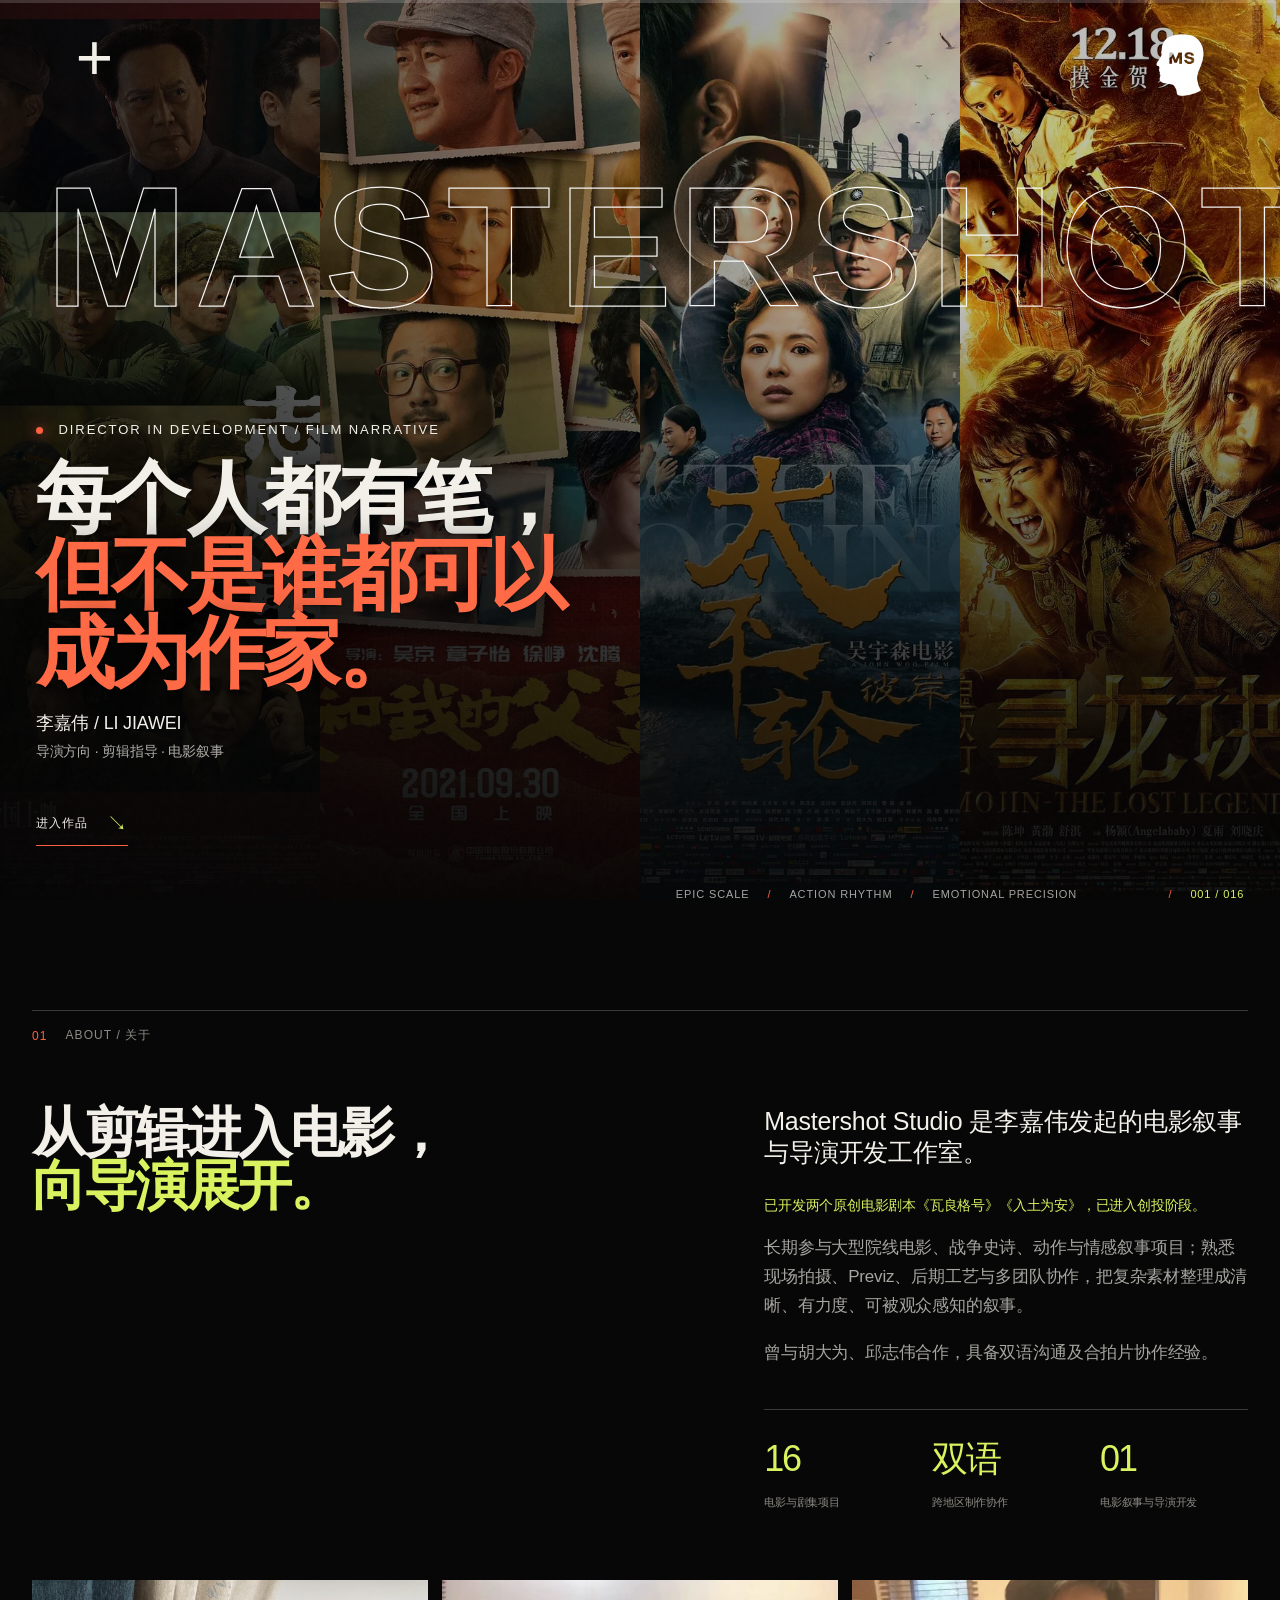
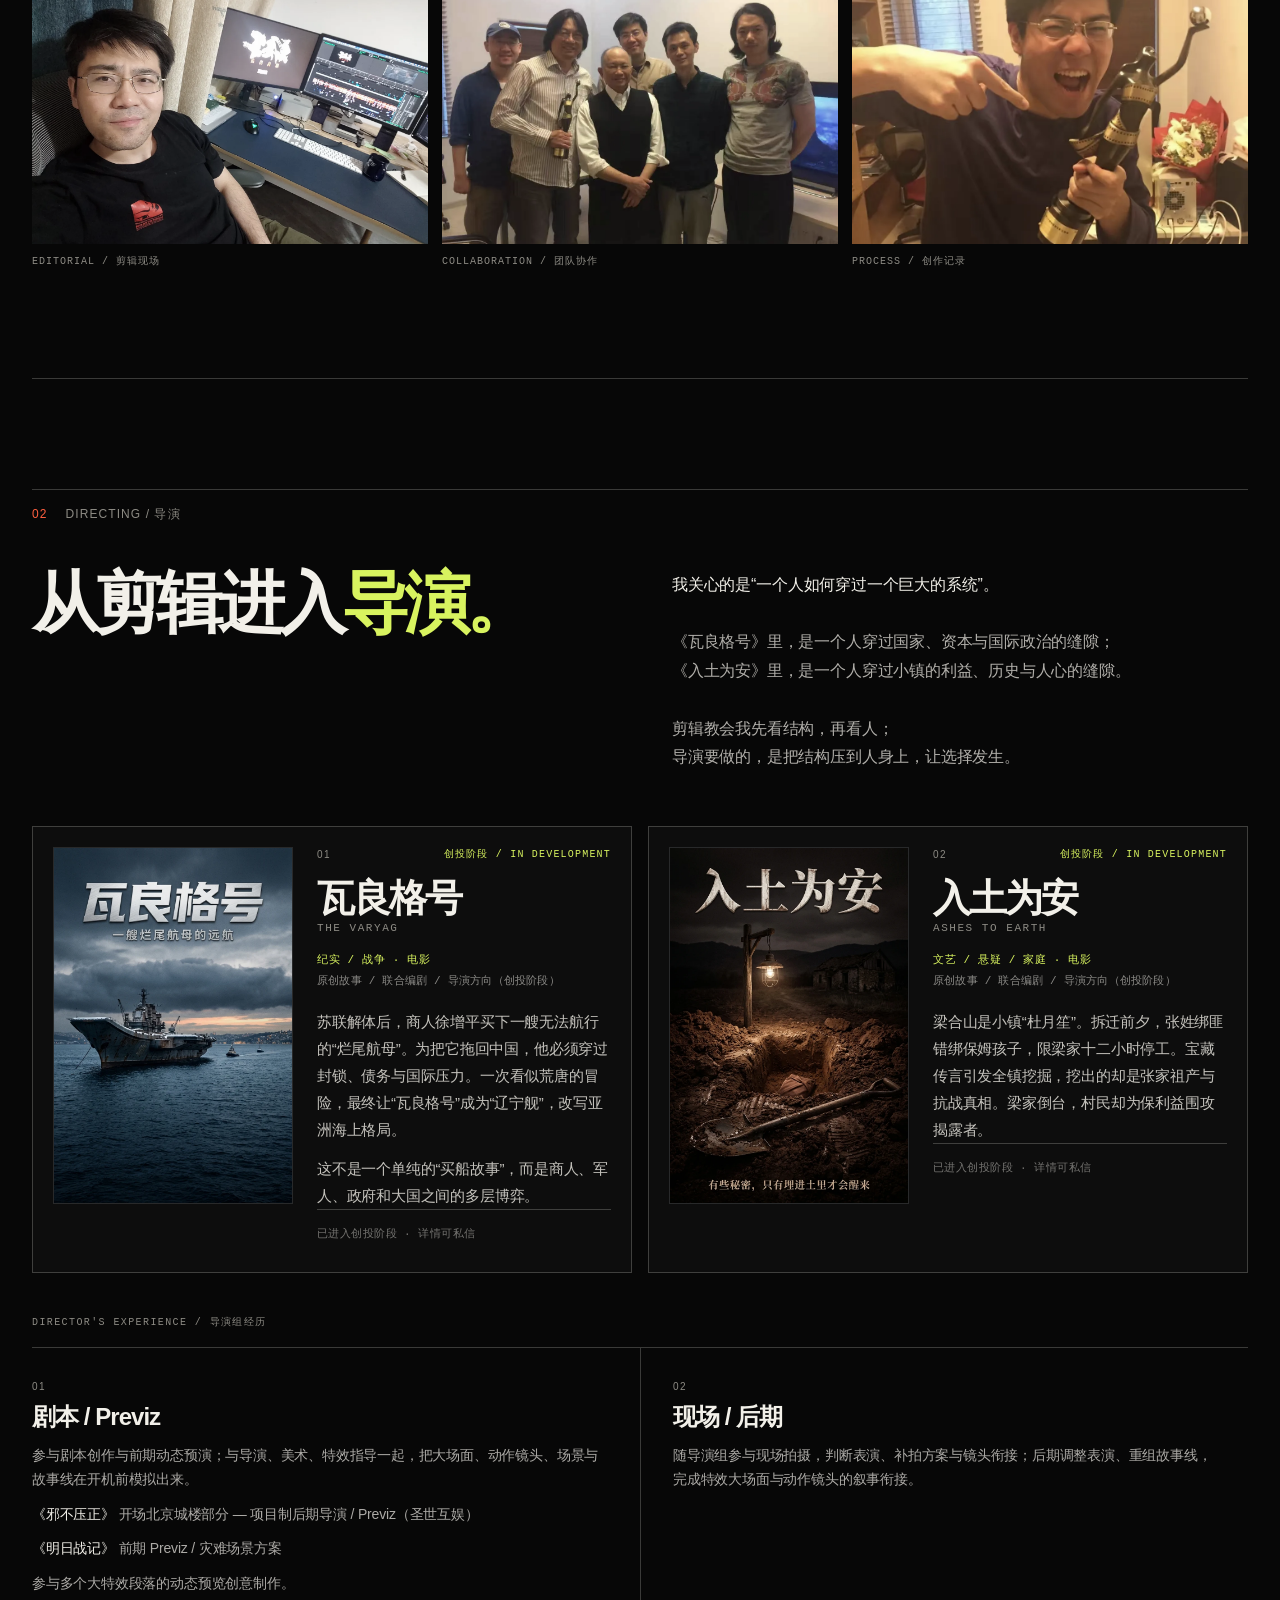
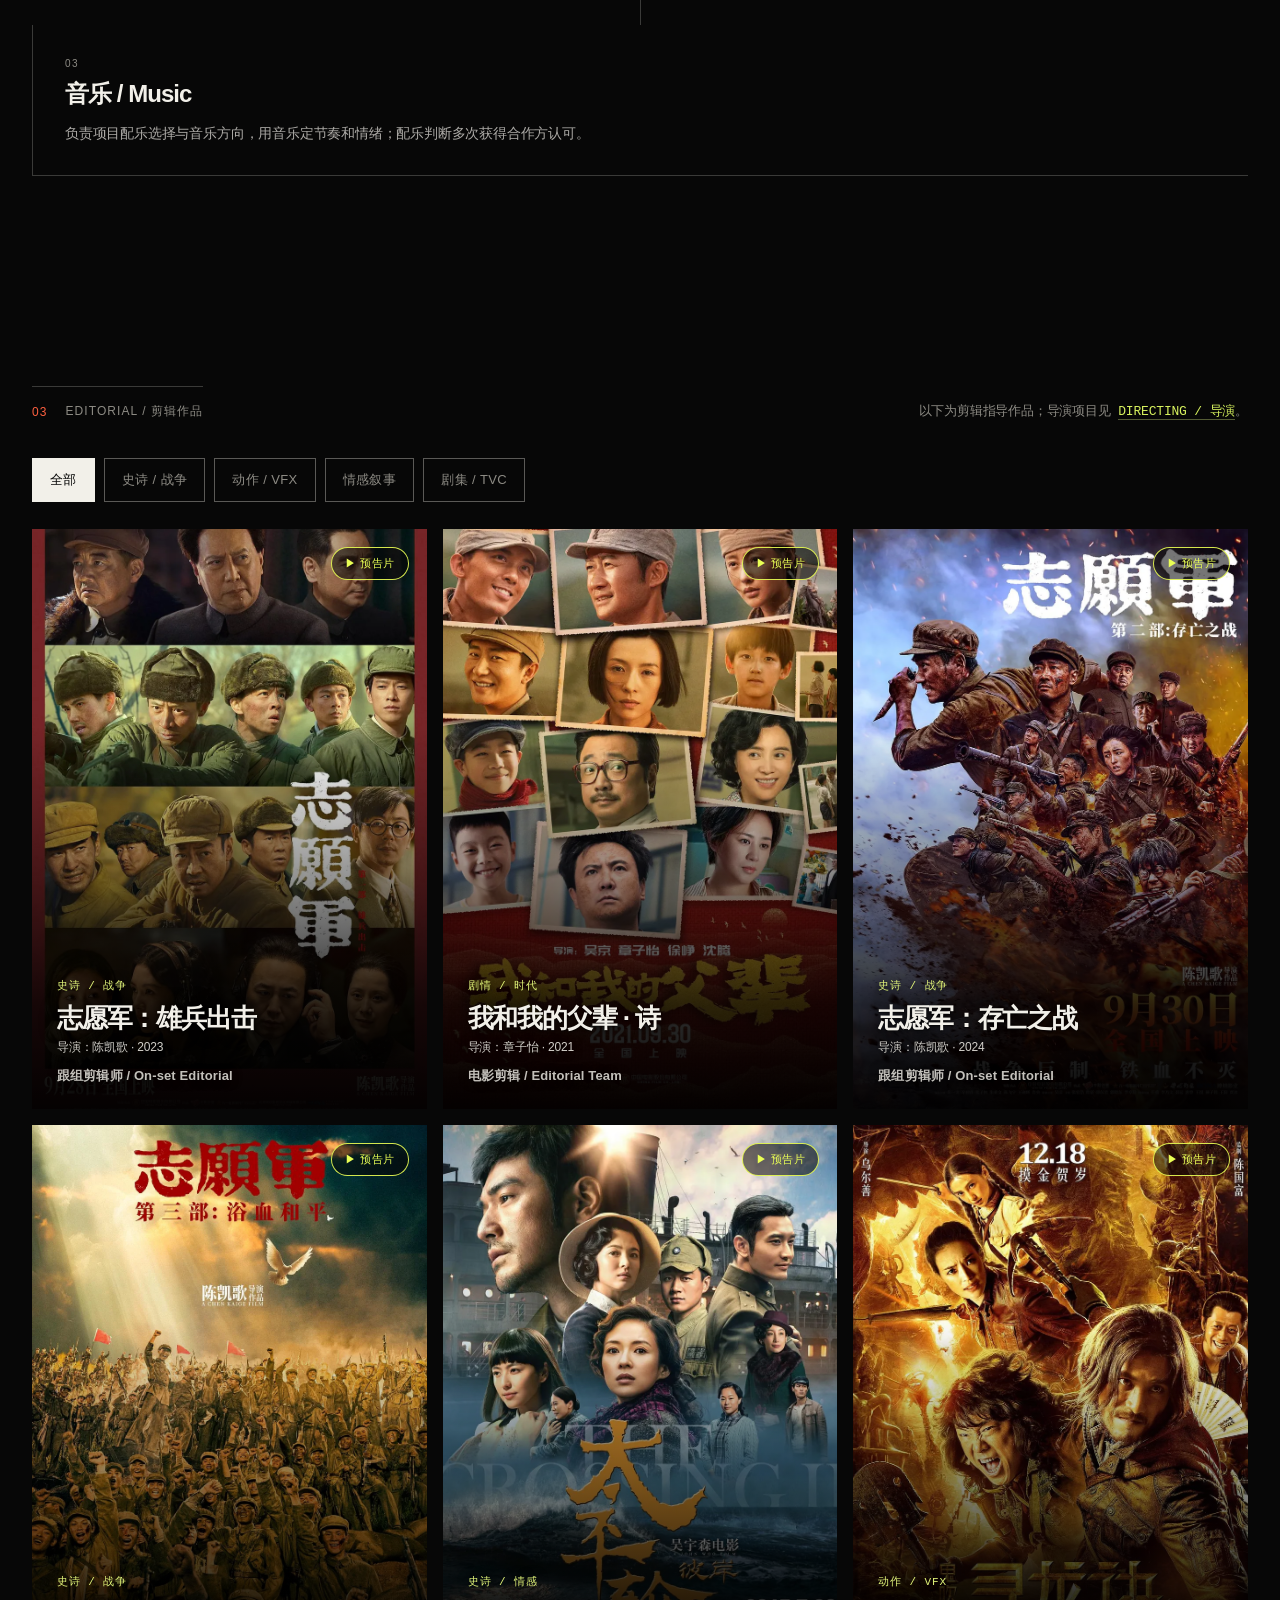
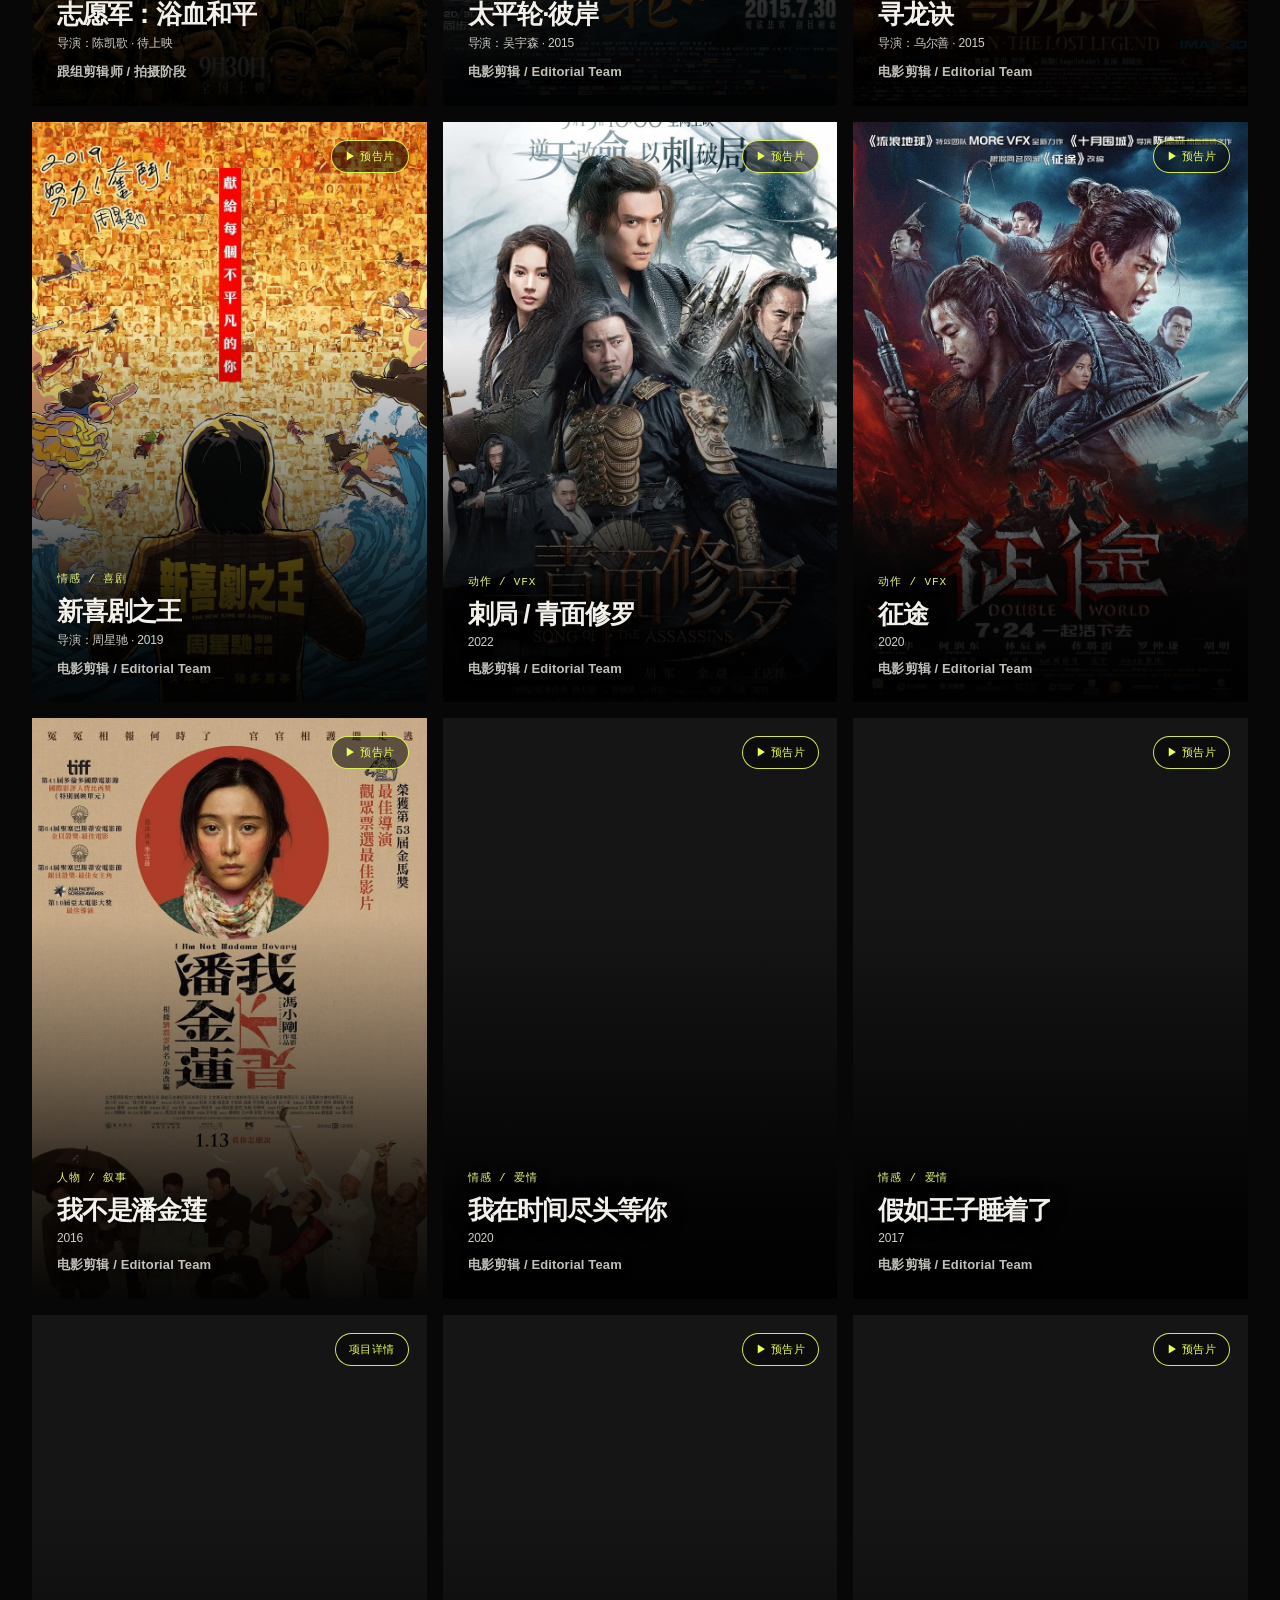
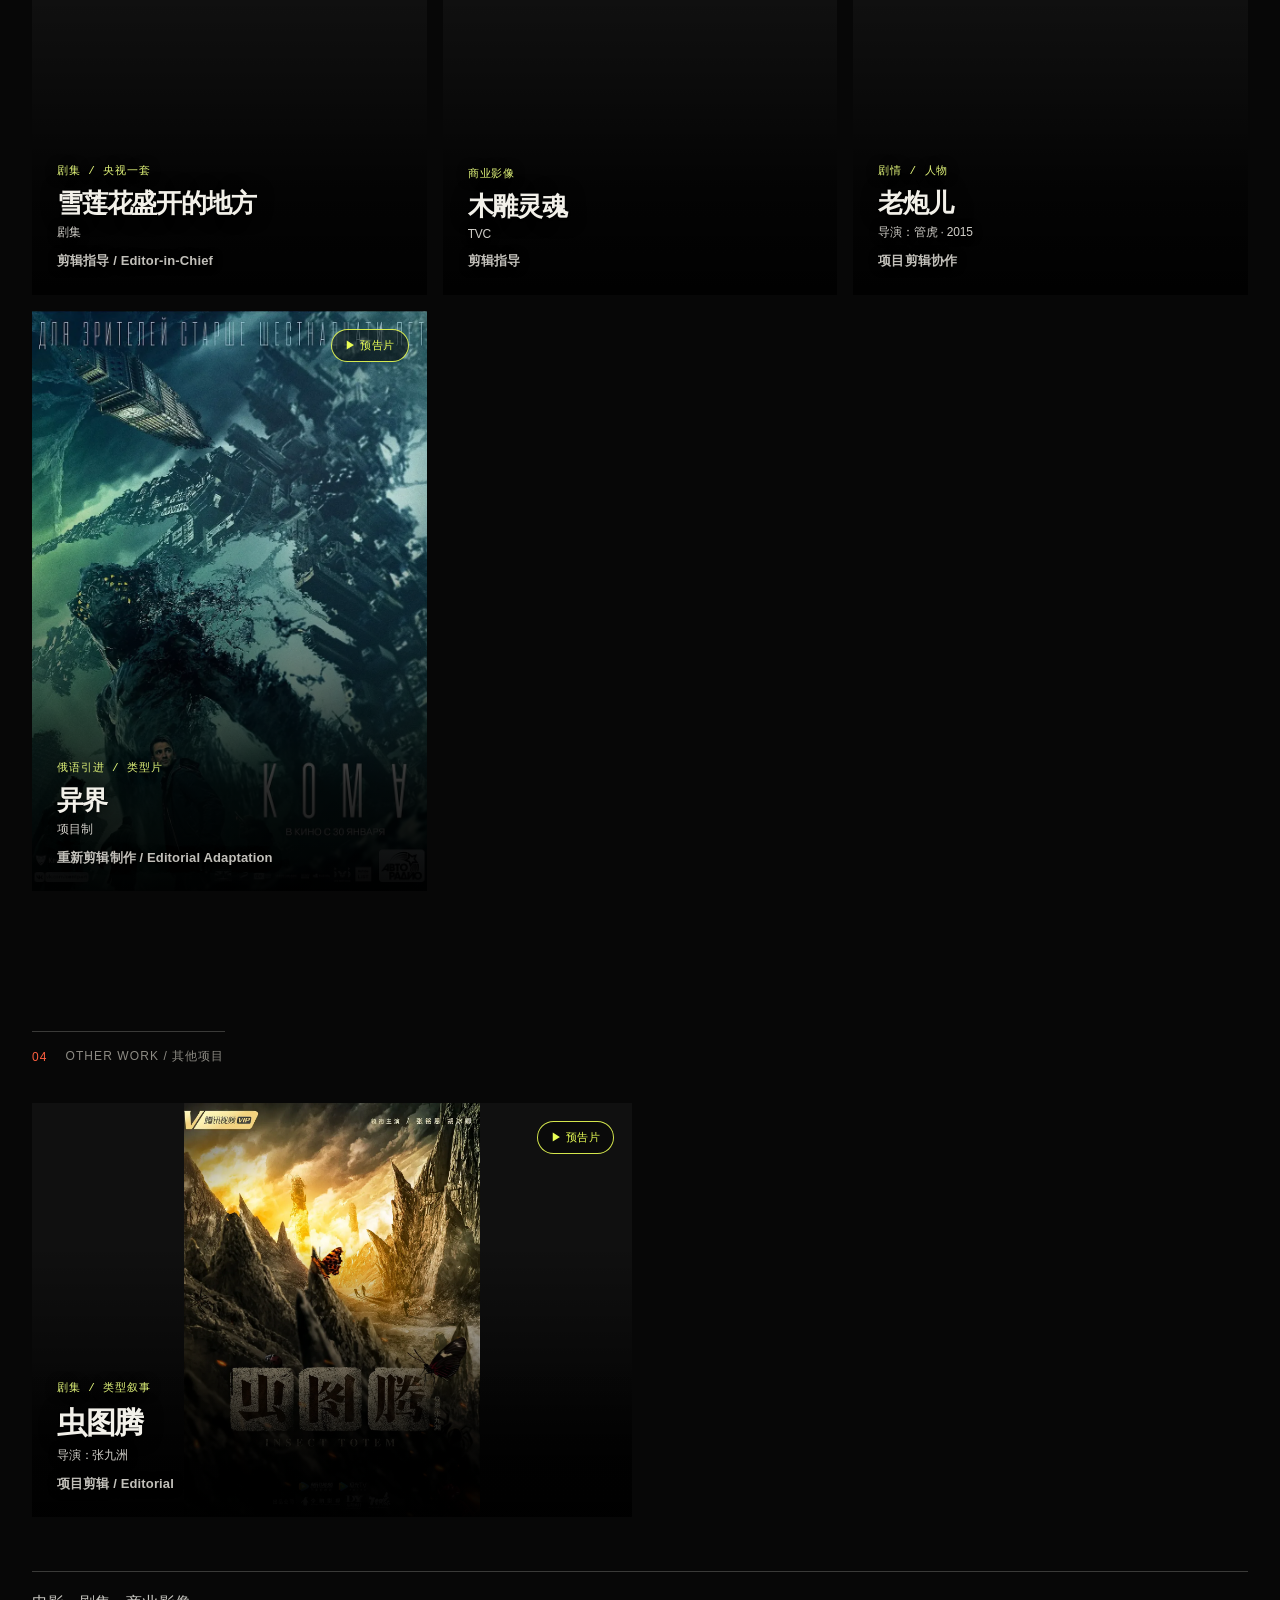
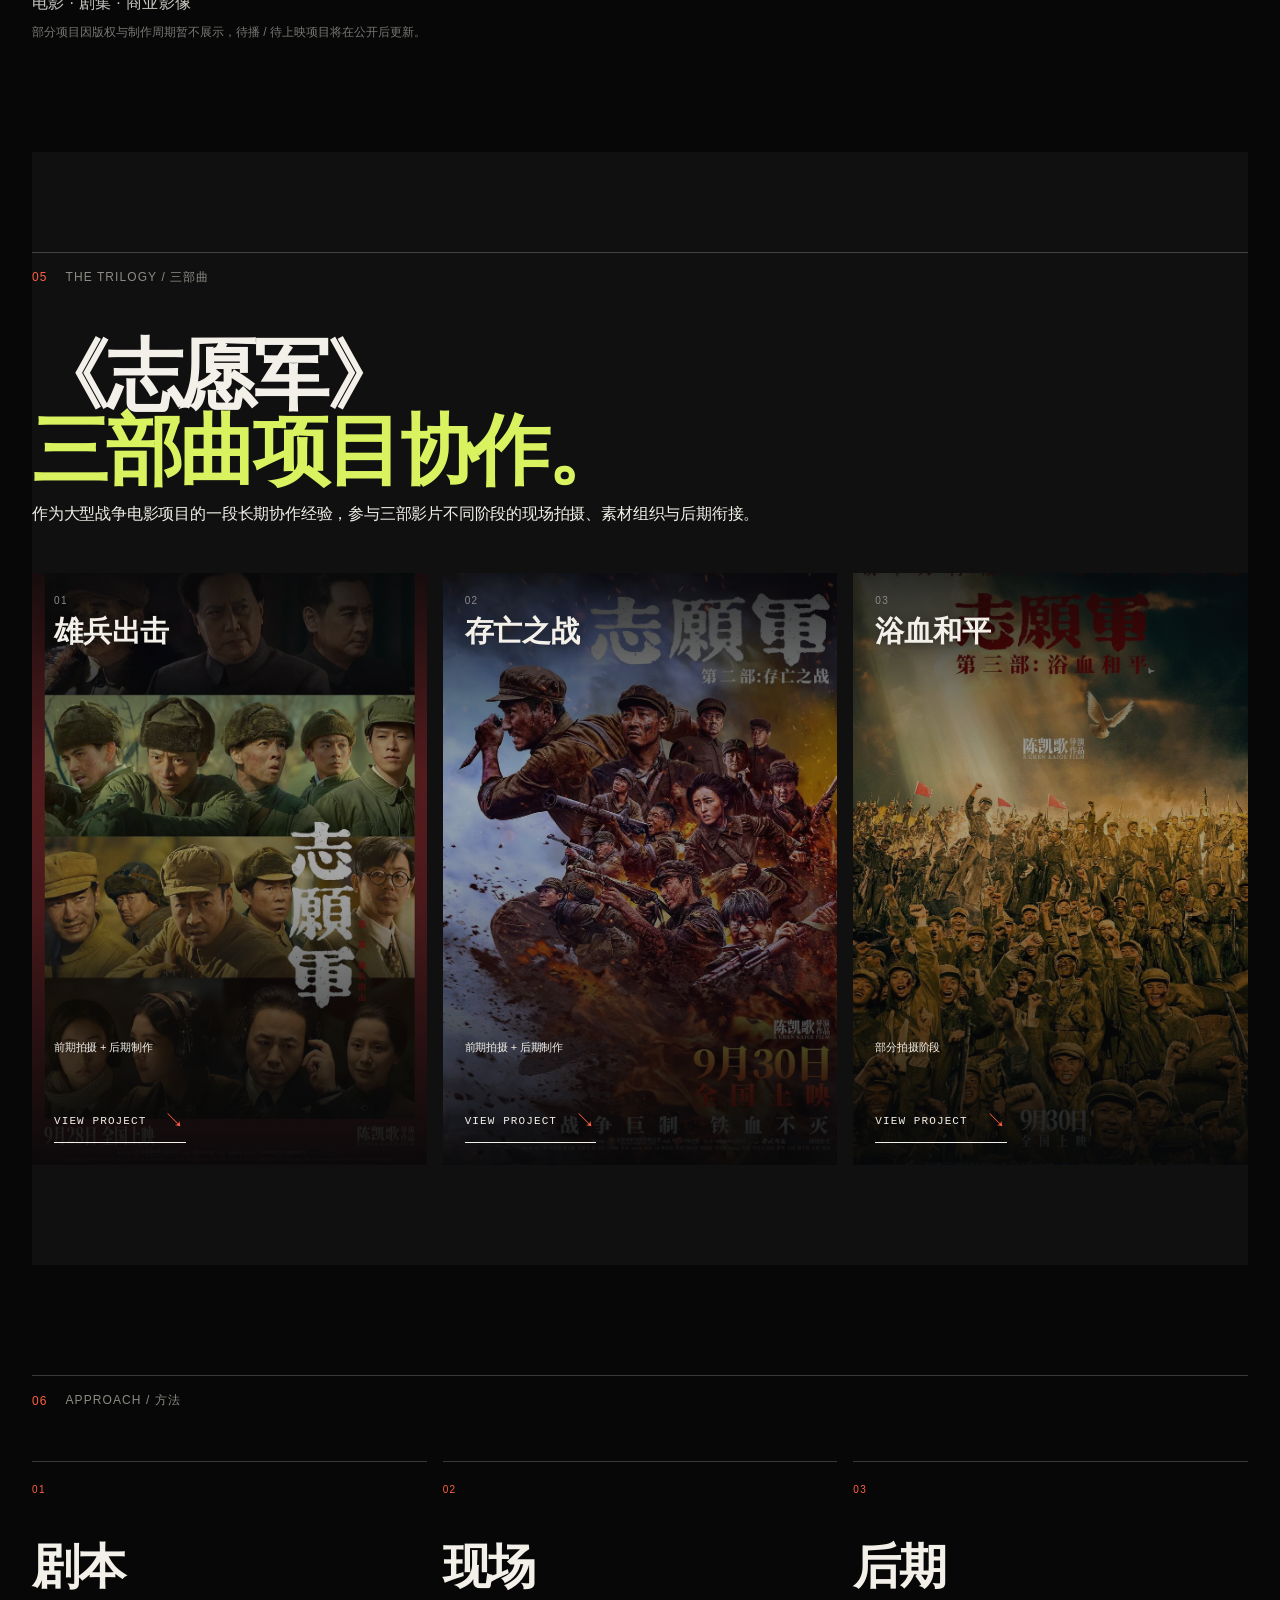
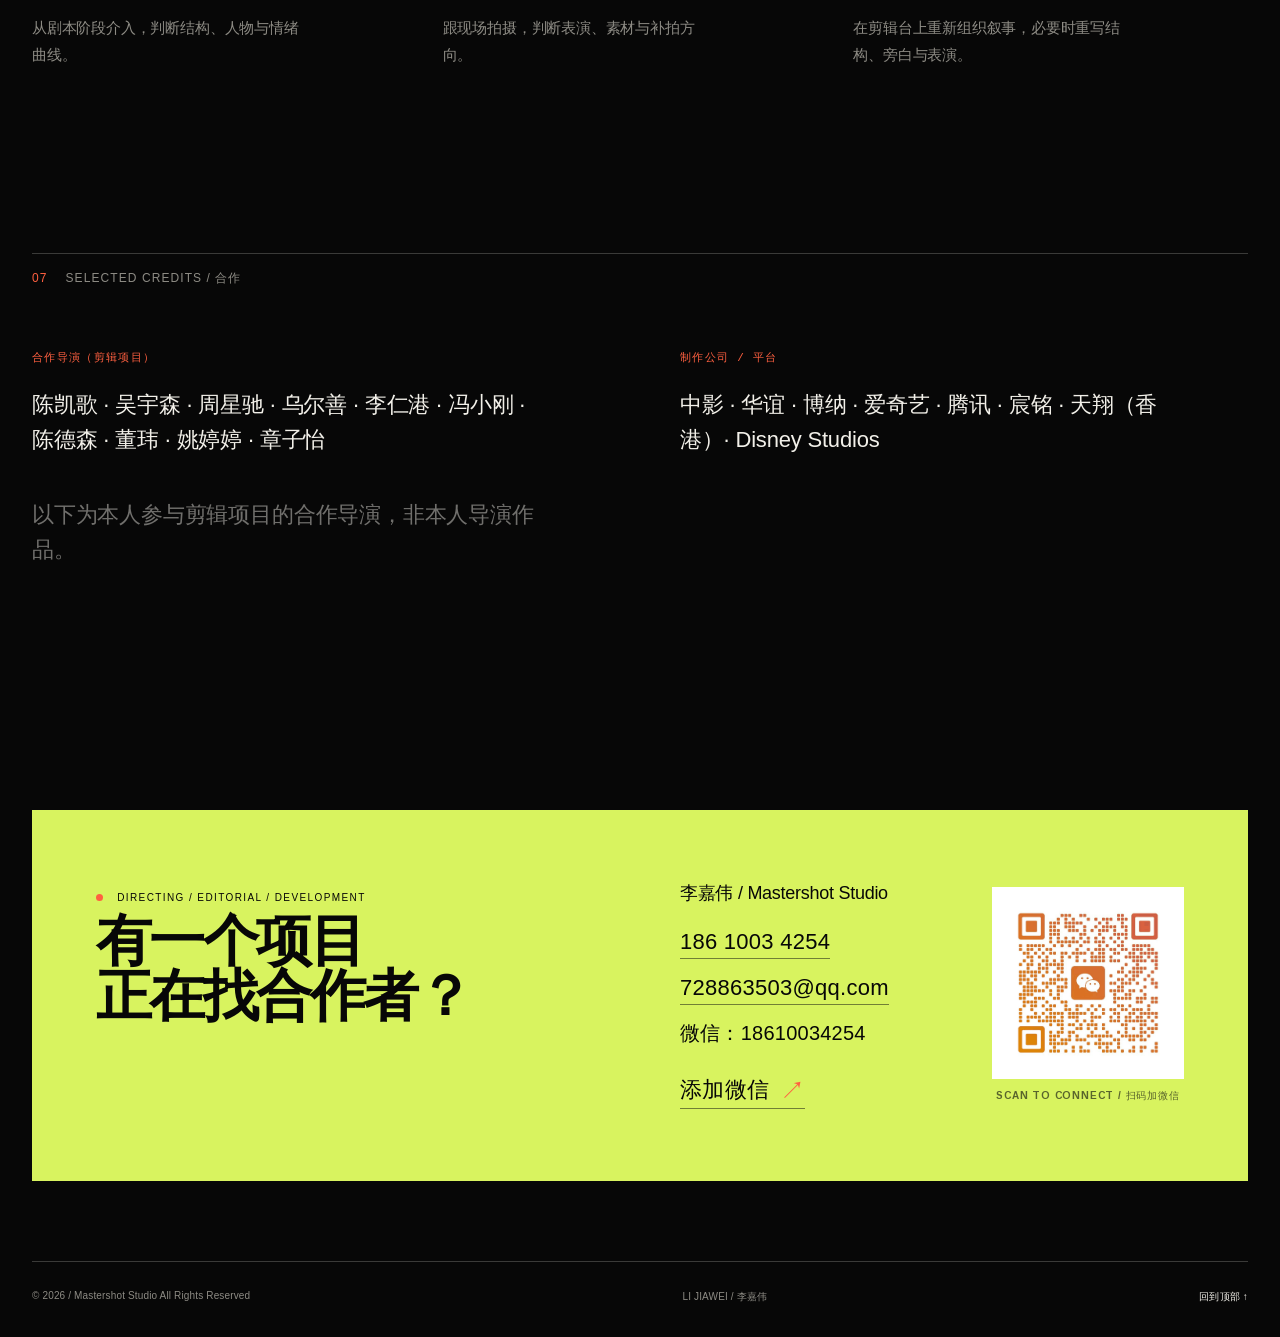
==== commit dcca6031: "Rewrite director experience: Previz, set, post, music" ====
--- a/index.html
+++ b/index.html
@@ -25,9 +25,9 @@
     <link rel="preload" as="image" href="assets/opt/img-003.webp" />
     <link rel="preload" as="image" href="assets/opt/img-004.webp" />
     <link rel="preload" href="assets/fonts/arimo-latin-700.woff2" as="font" type="font/woff2" crossorigin />
-    <link rel="stylesheet" href="styles.css?v=20261021-1600" />
-    <link rel="stylesheet" href="blur.css?v=20261021-1600" />
-    <link rel="stylesheet" href="fixes.css?v=20261021-1600" />
+    <link rel="stylesheet" href="styles.css?v=20261021-1700" />
+    <link rel="stylesheet" href="blur.css?v=20261021-1700" />
+    <link rel="stylesheet" href="fixes.css?v=20261021-1700" />
   </head>
   <body class="splash-lock">
     <div class="page-progress" aria-hidden="true"><span id="page-progress-bar"></span></div>
@@ -151,16 +151,22 @@
         <p class="directing-experience-label">DIRECTOR'S EXPERIENCE / 导演组经历</p>
         <div class="directing-experience">
           <div>
-            <span class="card-no">A</span>
-            <h3>导演组 / 现场</h3>
-            <p>长期随导演组参与现场拍摄，与导演同步看素材、判断表演与补拍方案；参与剧本开发、表演调整与后期重写。</p>
-            <p>在《志愿军》三部曲等大型战争项目中，随导演组参与现场拍摄、表演判断、补拍方案与后期重写；在战争、动作、大场面与文戏中判断场面关系、表演落点与叙事节奏。与特效指导合作，参与动态预演（Previz）创作。</p>
+            <span class="card-no">01</span>
+            <h3>剧本 / Previz</h3>
+            <p>参与剧本创作与前期动态预演；与导演、美术、特效指导一起，把大场面、动作镜头、场景与故事线在开机前模拟出来。</p>
+            <p class="directing-credit-line"><strong>《邪不压正》</strong> 开场北京城楼部分 — 项目制后期导演 / Previz（圣世互娱）</p>
+            <p class="directing-credit-line"><strong>《明日战记》</strong> 前期 Previz / 灾难场景方案</p>
+            <p class="directing-credit-line">参与多个大特效段落的动态预览创意制作。</p>
           </div>
           <div>
-            <span class="card-no">B</span>
-            <h3>Previz / 视觉预演</h3>
-            <p><strong>《邪不压正》</strong> 开场北京城楼部分 — 项目制后期导演 / Previz（圣世互娱）</p>
-            <p><strong>《明日战记》</strong> 前期 Previz / 灾难场景方案</p>
+            <span class="card-no">02</span>
+            <h3>现场 / 后期</h3>
+            <p>随导演组参与现场拍摄，判断表演、补拍方案与镜头衔接；后期调整表演、重组故事线，完成特效大场面与动作镜头的叙事衔接。</p>
+          </div>
+          <div>
+            <span class="card-no">03</span>
+            <h3>音乐 / Music</h3>
+            <p>负责项目配乐选择与音乐方向，用音乐定节奏和情绪；配乐判断多次获得合作方认可。</p>
           </div>
         </div>
 </section>
@@ -239,7 +245,7 @@
       <button class="trailer-modal-arrow trailer-modal-next" id="trailer-modal-next" type="button" aria-label="下一个项目">›</button>
       <div class="trailer-modal-caption"><span id="trailer-modal-title"></span><span id="trailer-modal-meta"></span></div>
     </section>
-    <script src="content.js?v=20261021-1600"></script>
-    <script src="script.js?v=20261021-1600"></script>
+    <script src="content.js?v=20261021-1700"></script>
+    <script src="script.js?v=20261021-1700"></script>
   </body>
 </html>
--- a/fixes.css
+++ b/fixes.css
@@ -388,3 +388,20 @@
   .section-heading { display:block; }
   .section-caption { margin-top:10px; }
 }
+
+/* 27. Directing project posters: poster left, text right, stacked on phones. */
+.directing-card.has-poster { display:grid; grid-template-columns:240px minmax(0,1fr); gap:24px; padding:20px; align-items:start; }
+.directing-poster { border:1px solid rgba(255,255,255,.12); background:#0a0b0c; overflow:hidden; align-self:start; }
+.directing-poster img { display:block; width:100%; height:auto; aspect-ratio:848/1264; object-fit:cover; }
+.directing-body { min-width:0; display:flex; flex-direction:column; }
+.directing-body h3 { margin-top:18px; }
+.directing-body .directing-note { margin-top:auto; }
+@media(max-width:1100px) {
+  .directing-grid { grid-template-columns:1fr; }
+  .directing-card.has-poster { grid-template-columns:260px minmax(0,1fr); }
+}
+@media(max-width:800px) {
+  .directing-card.has-poster { grid-template-columns:1fr; padding:16px; }
+  .directing-poster { width:min(240px,100%); margin:0 auto; }
+  .directing-body h3 { font-size:30px; }
+}
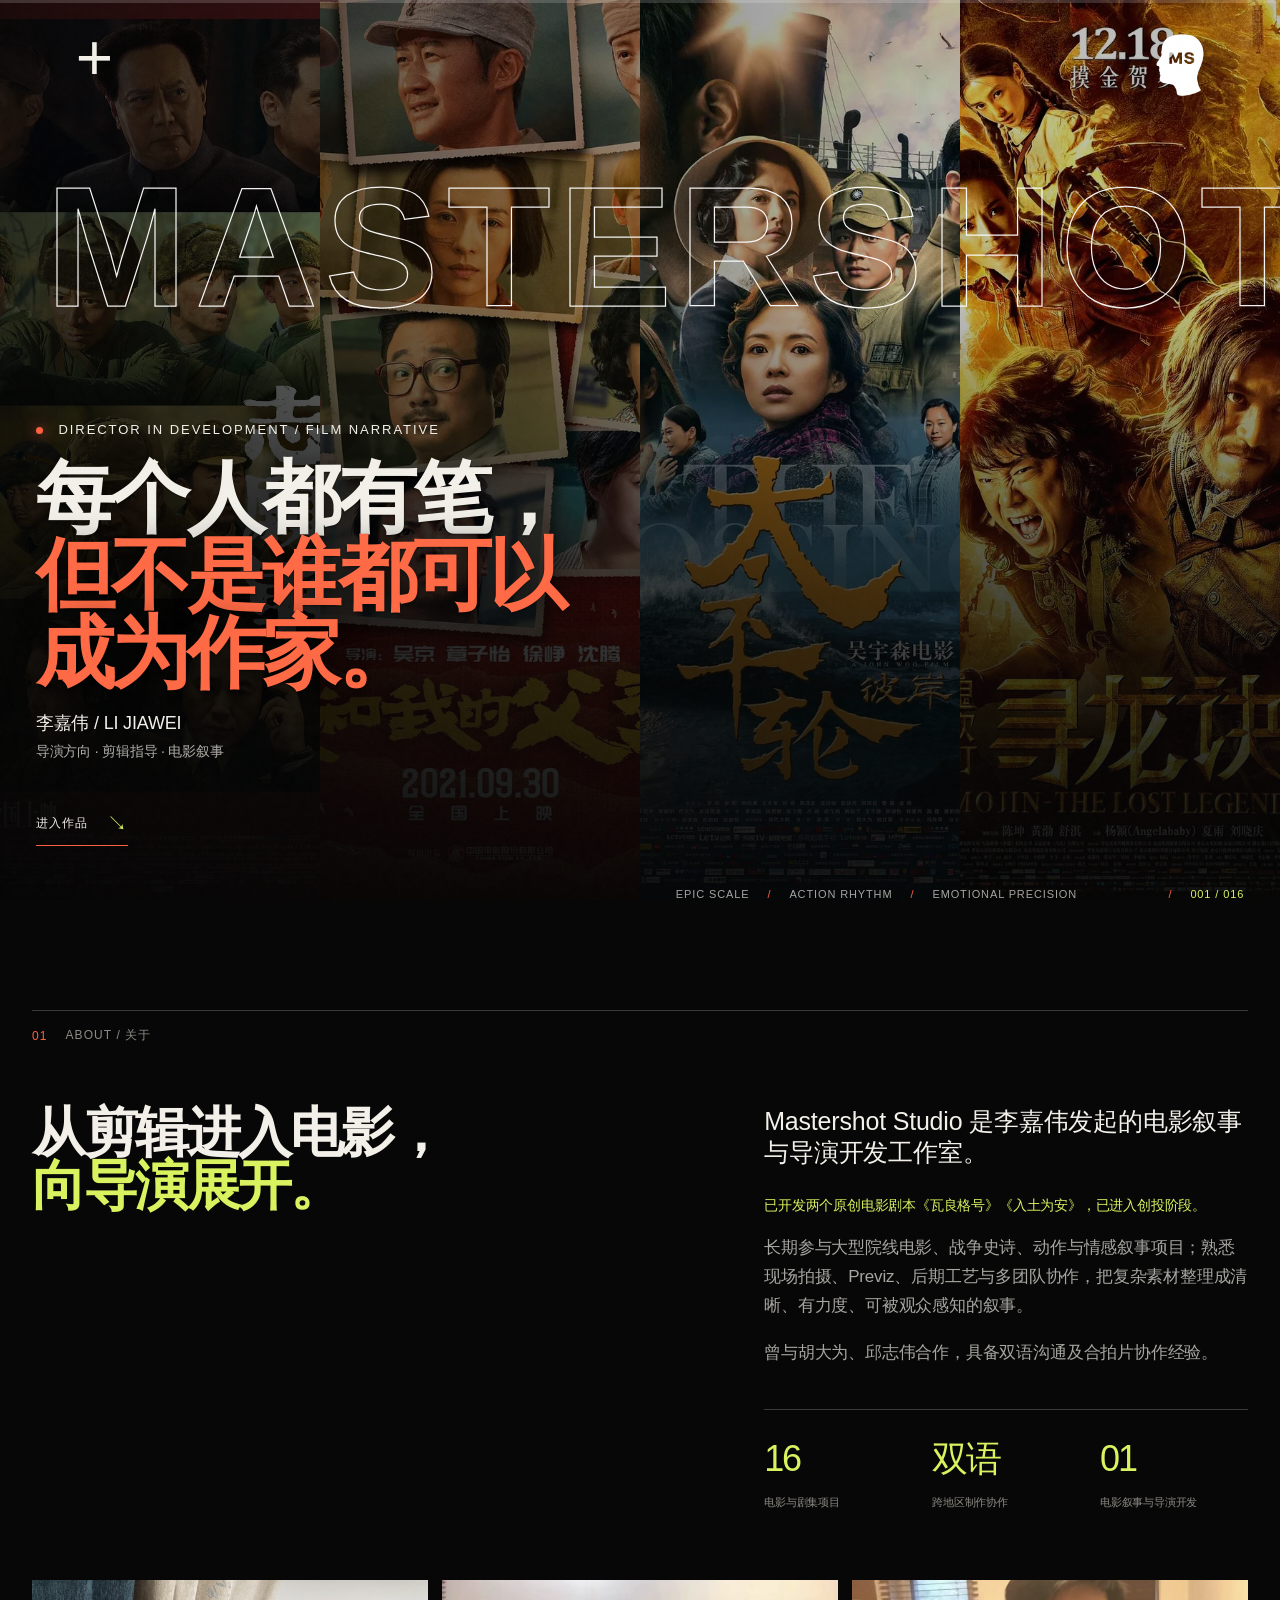
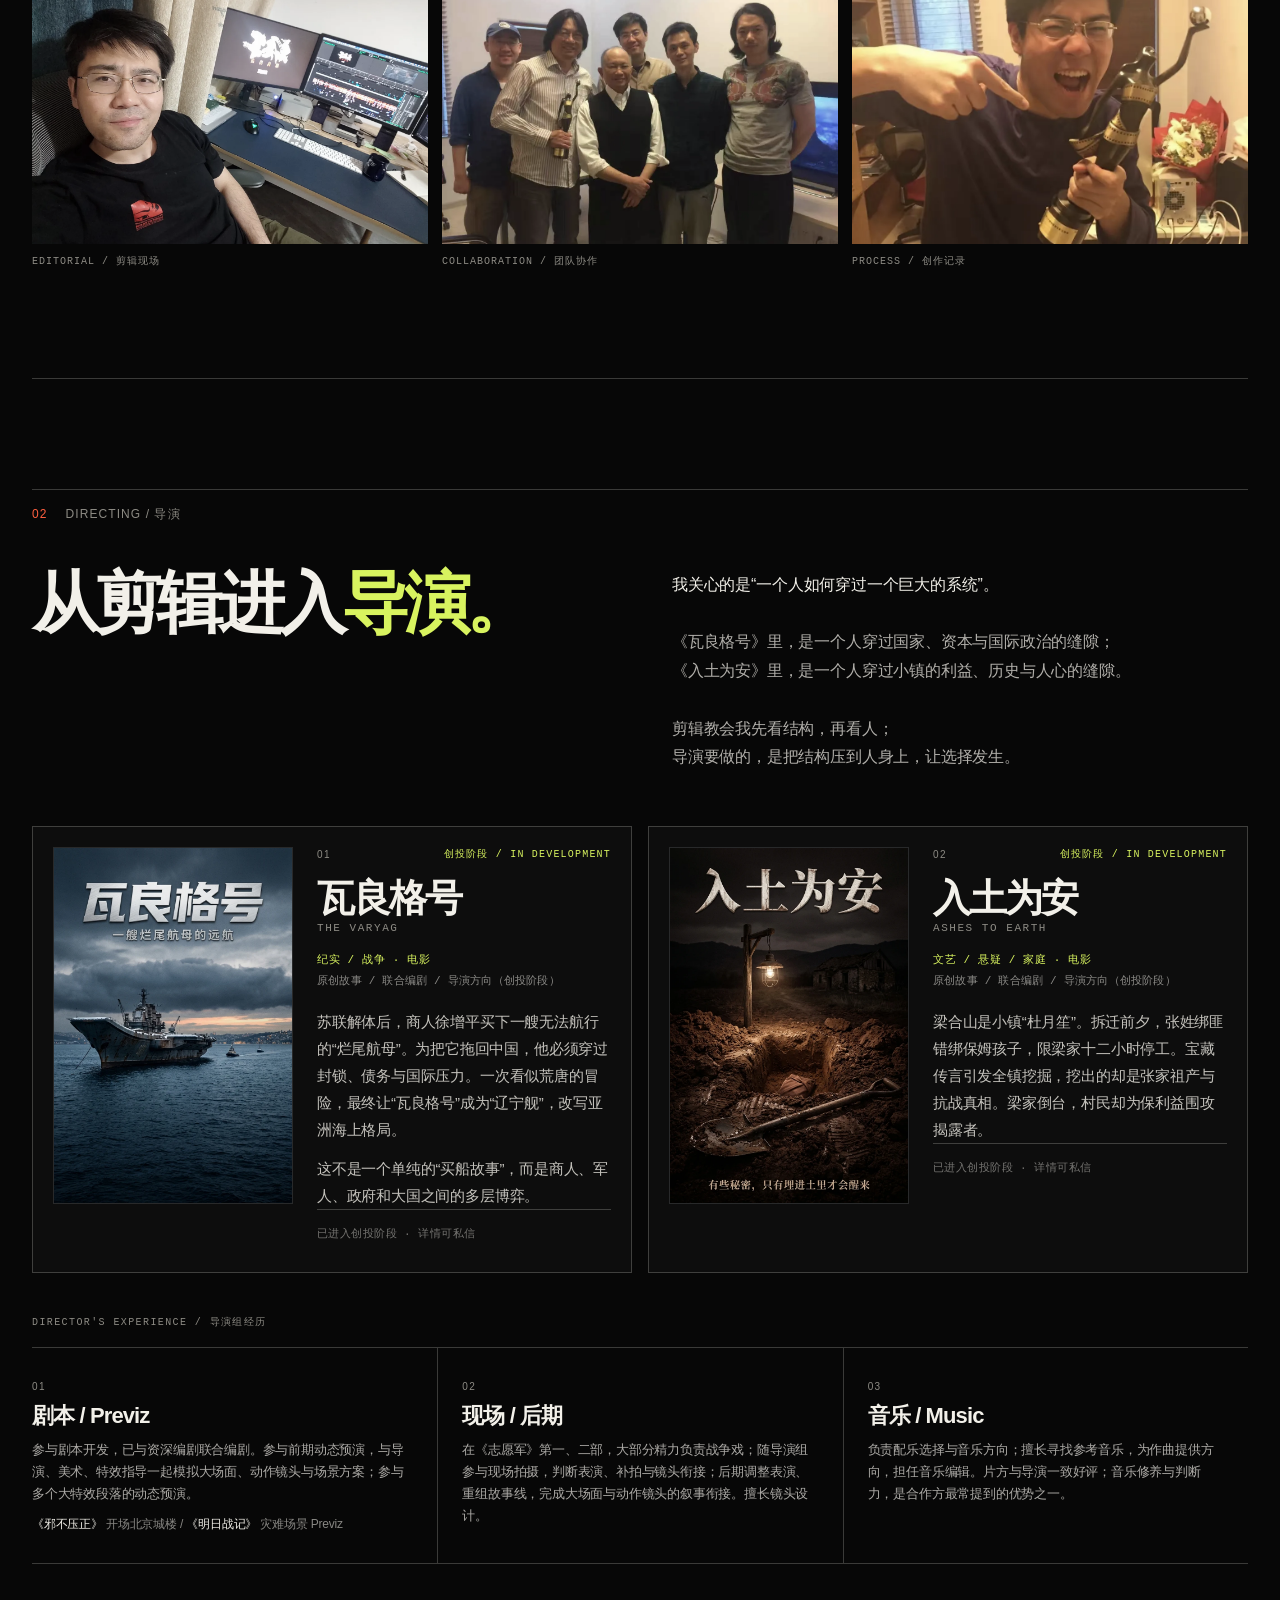
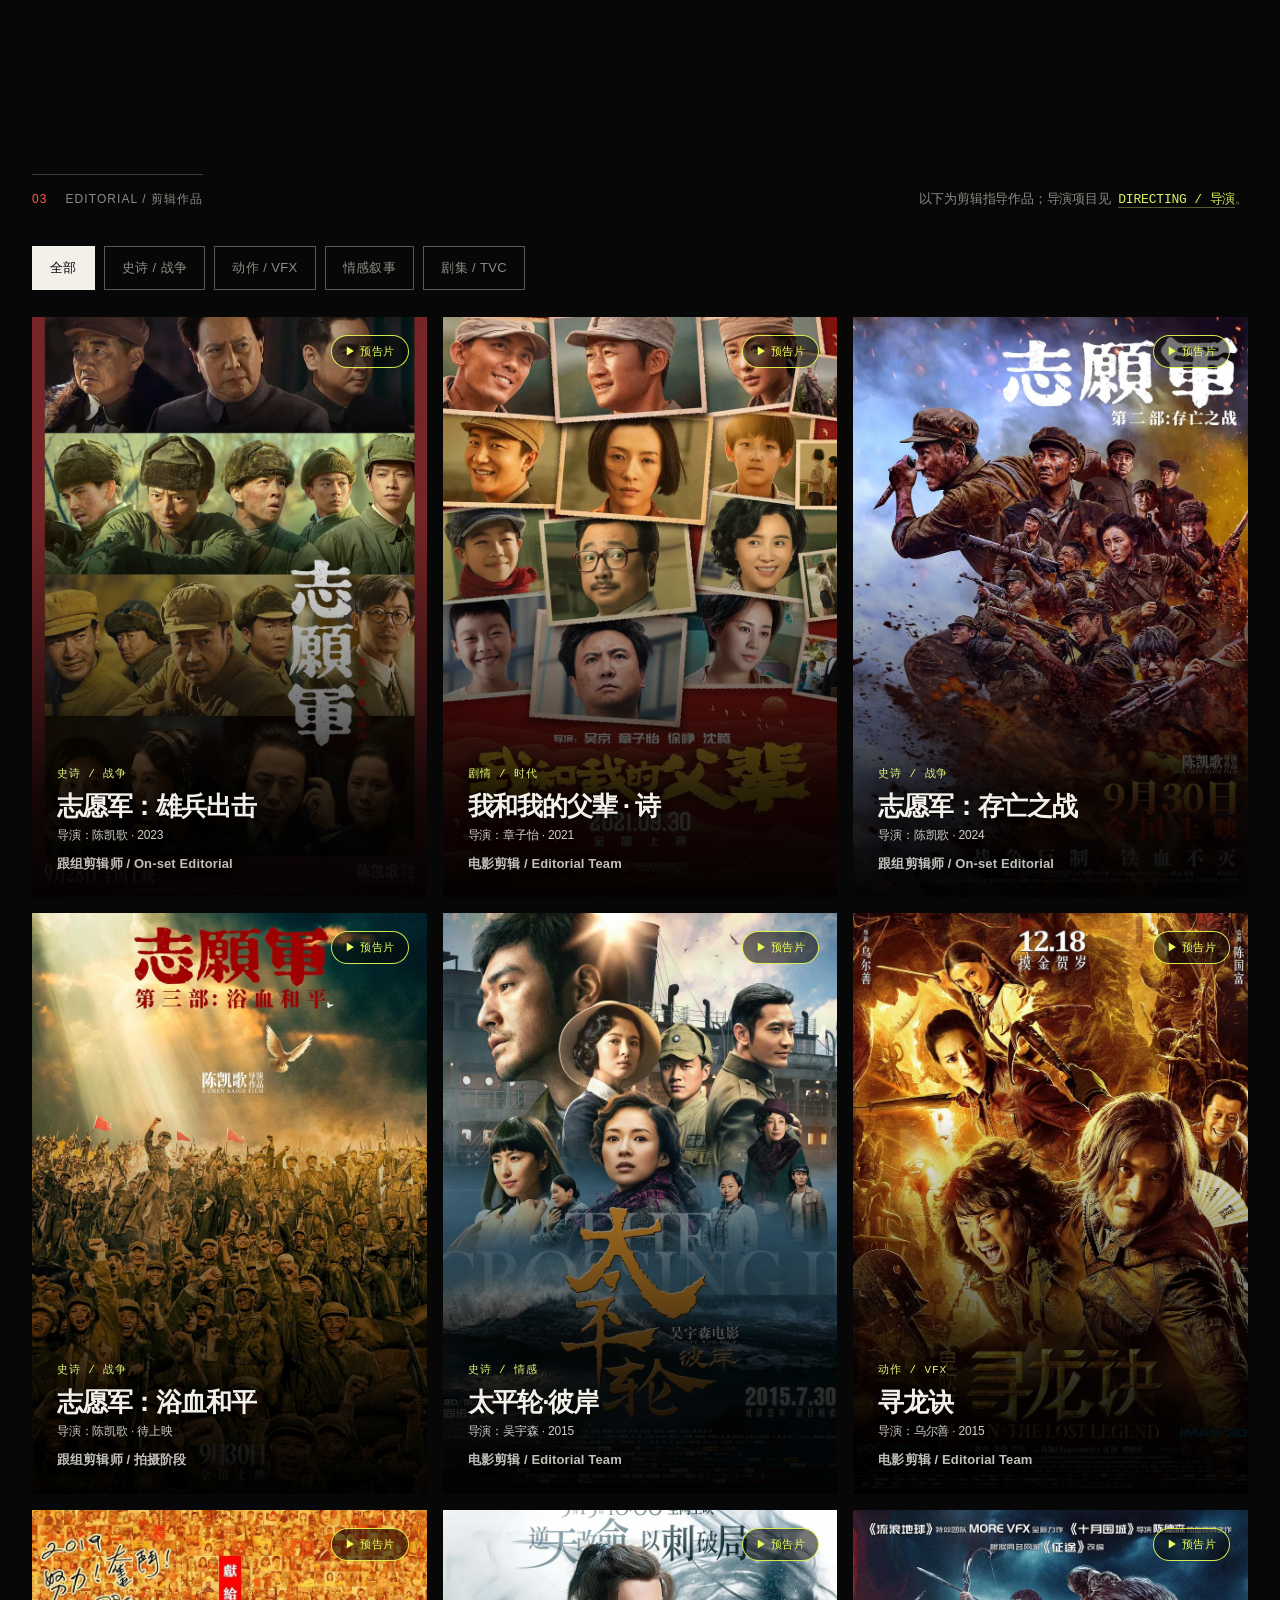
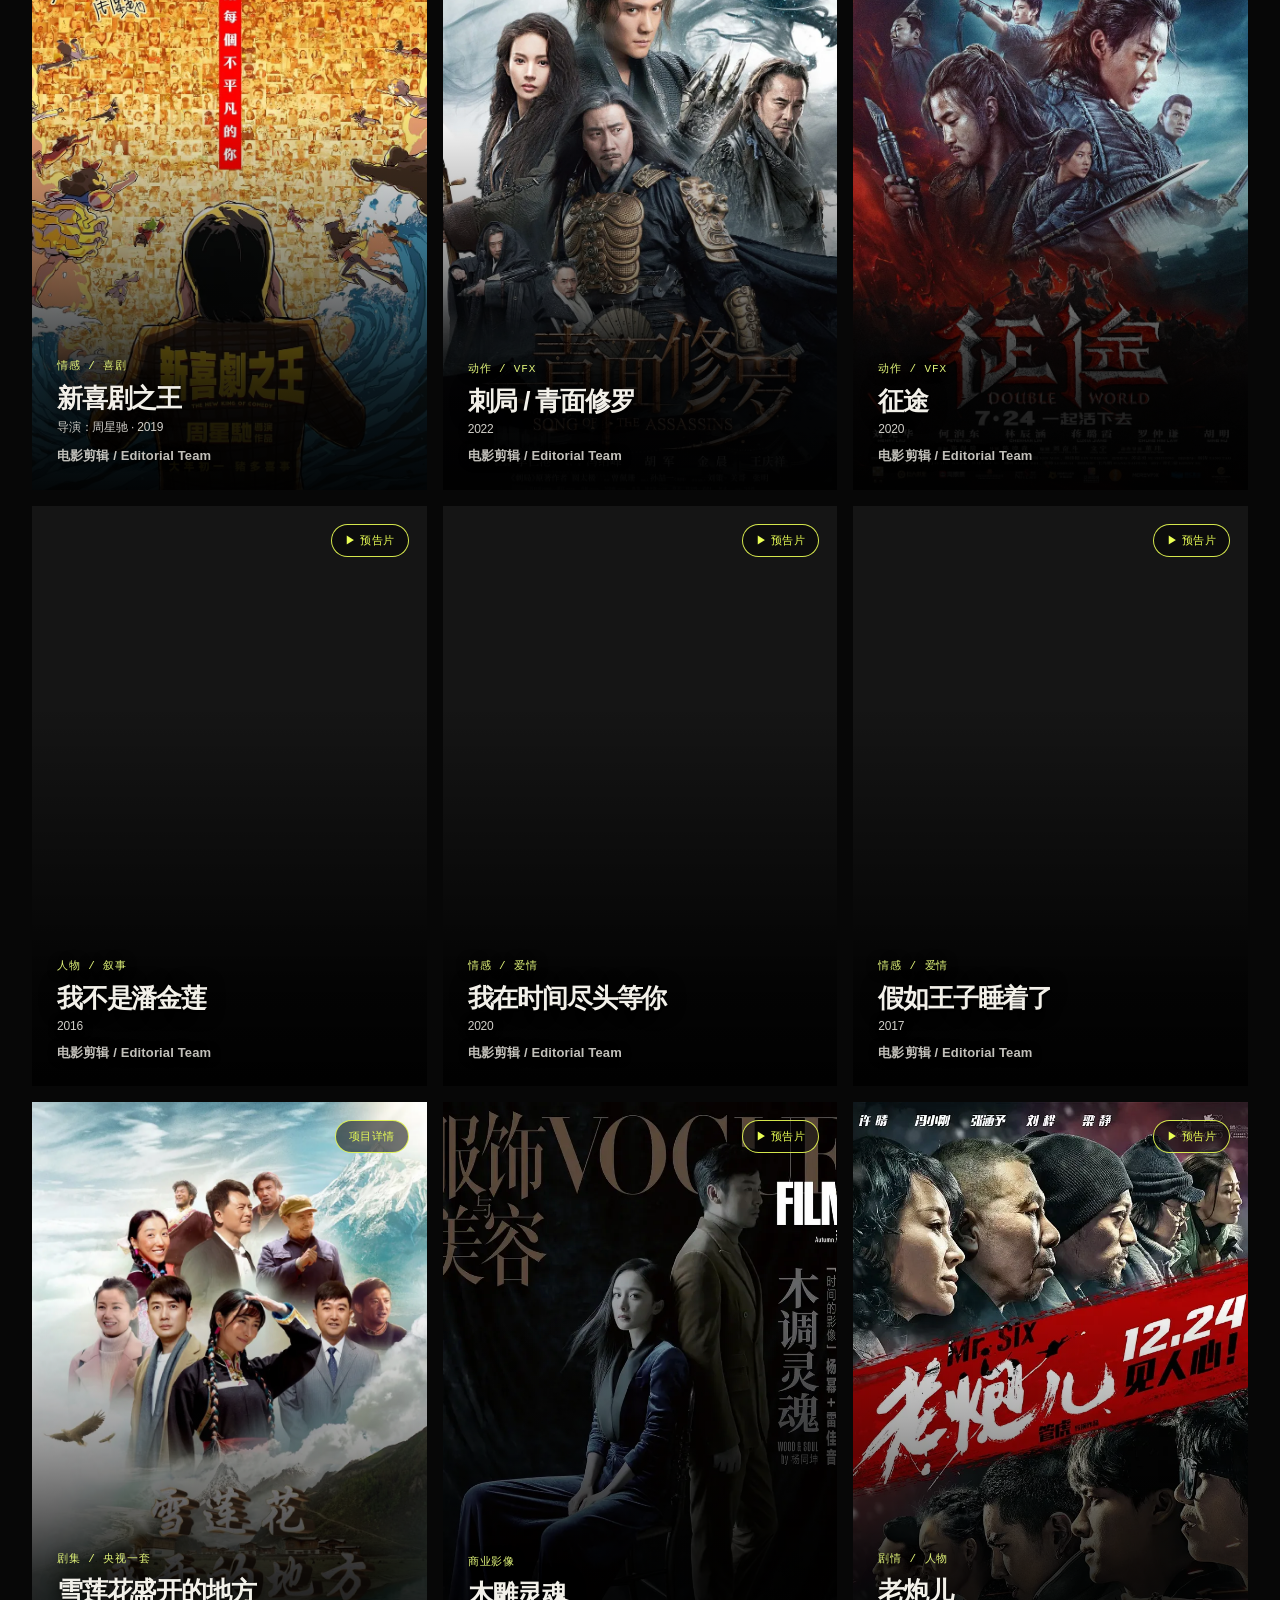
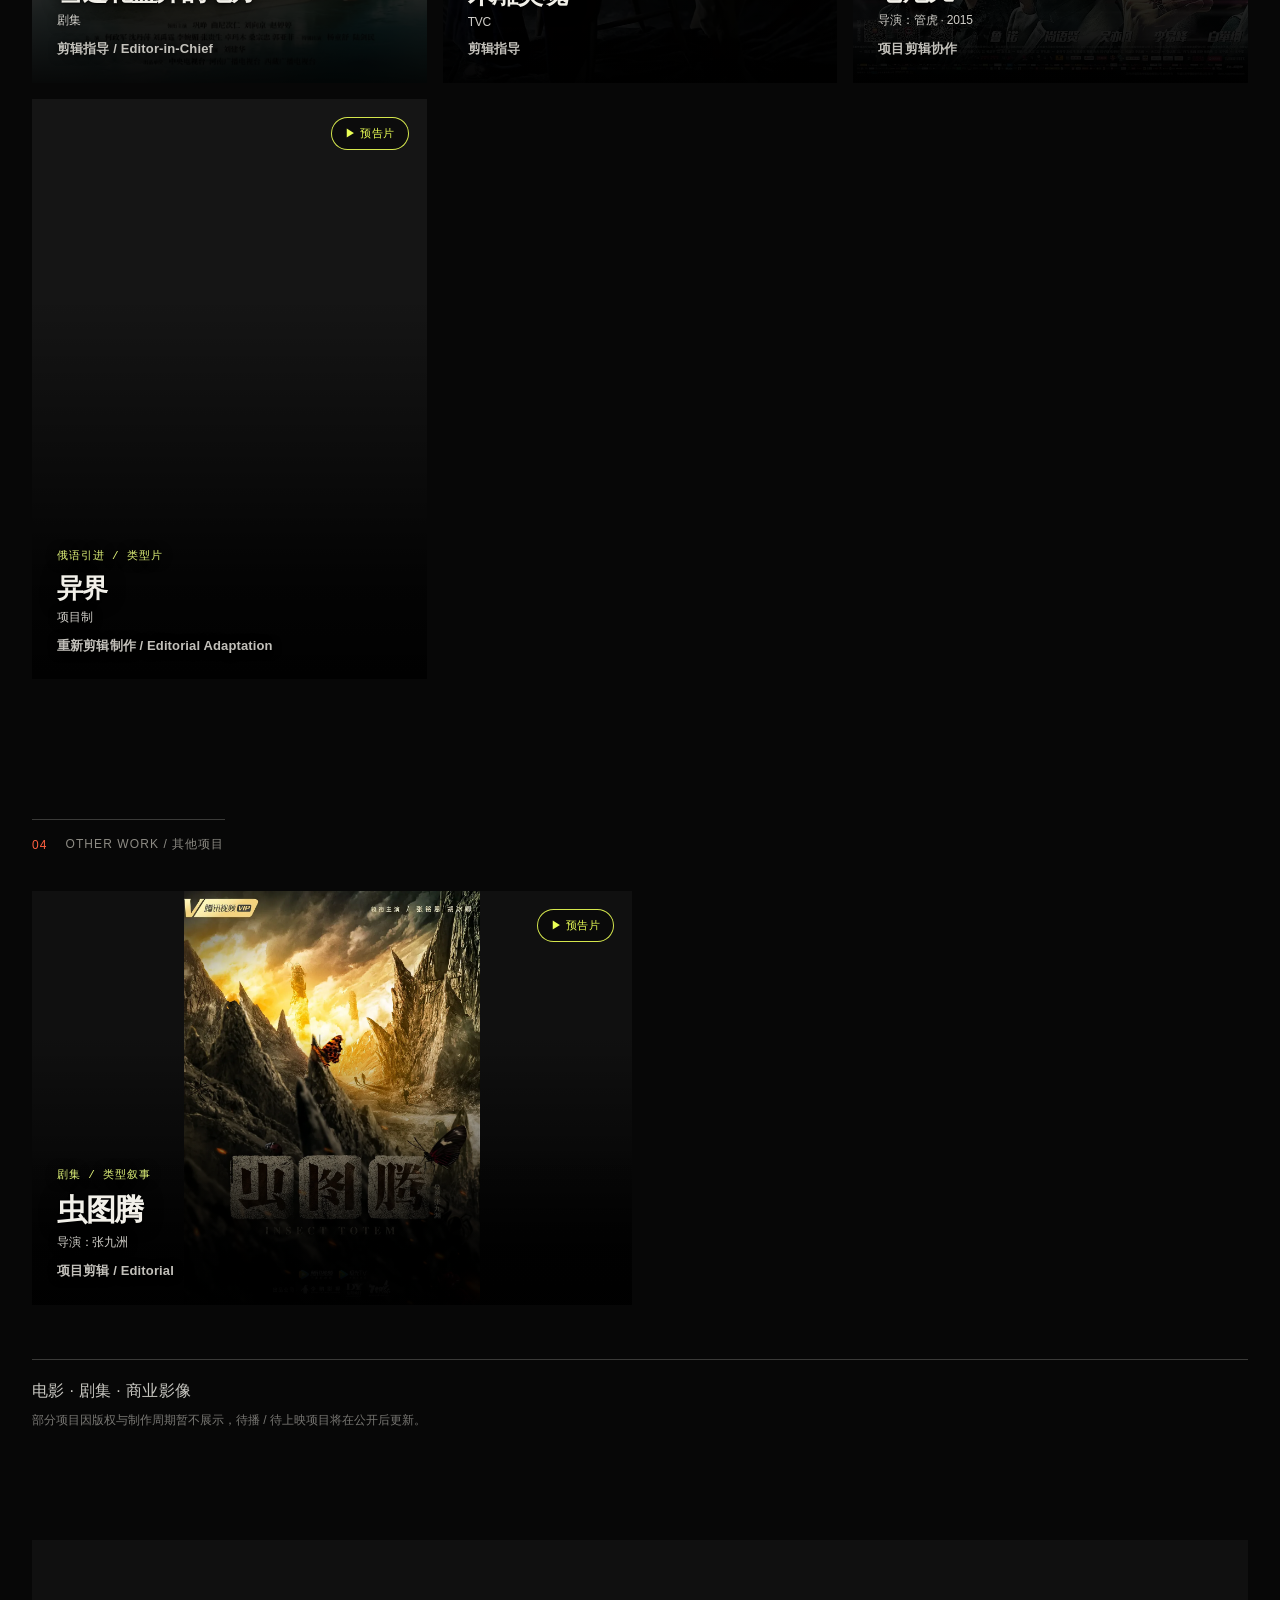
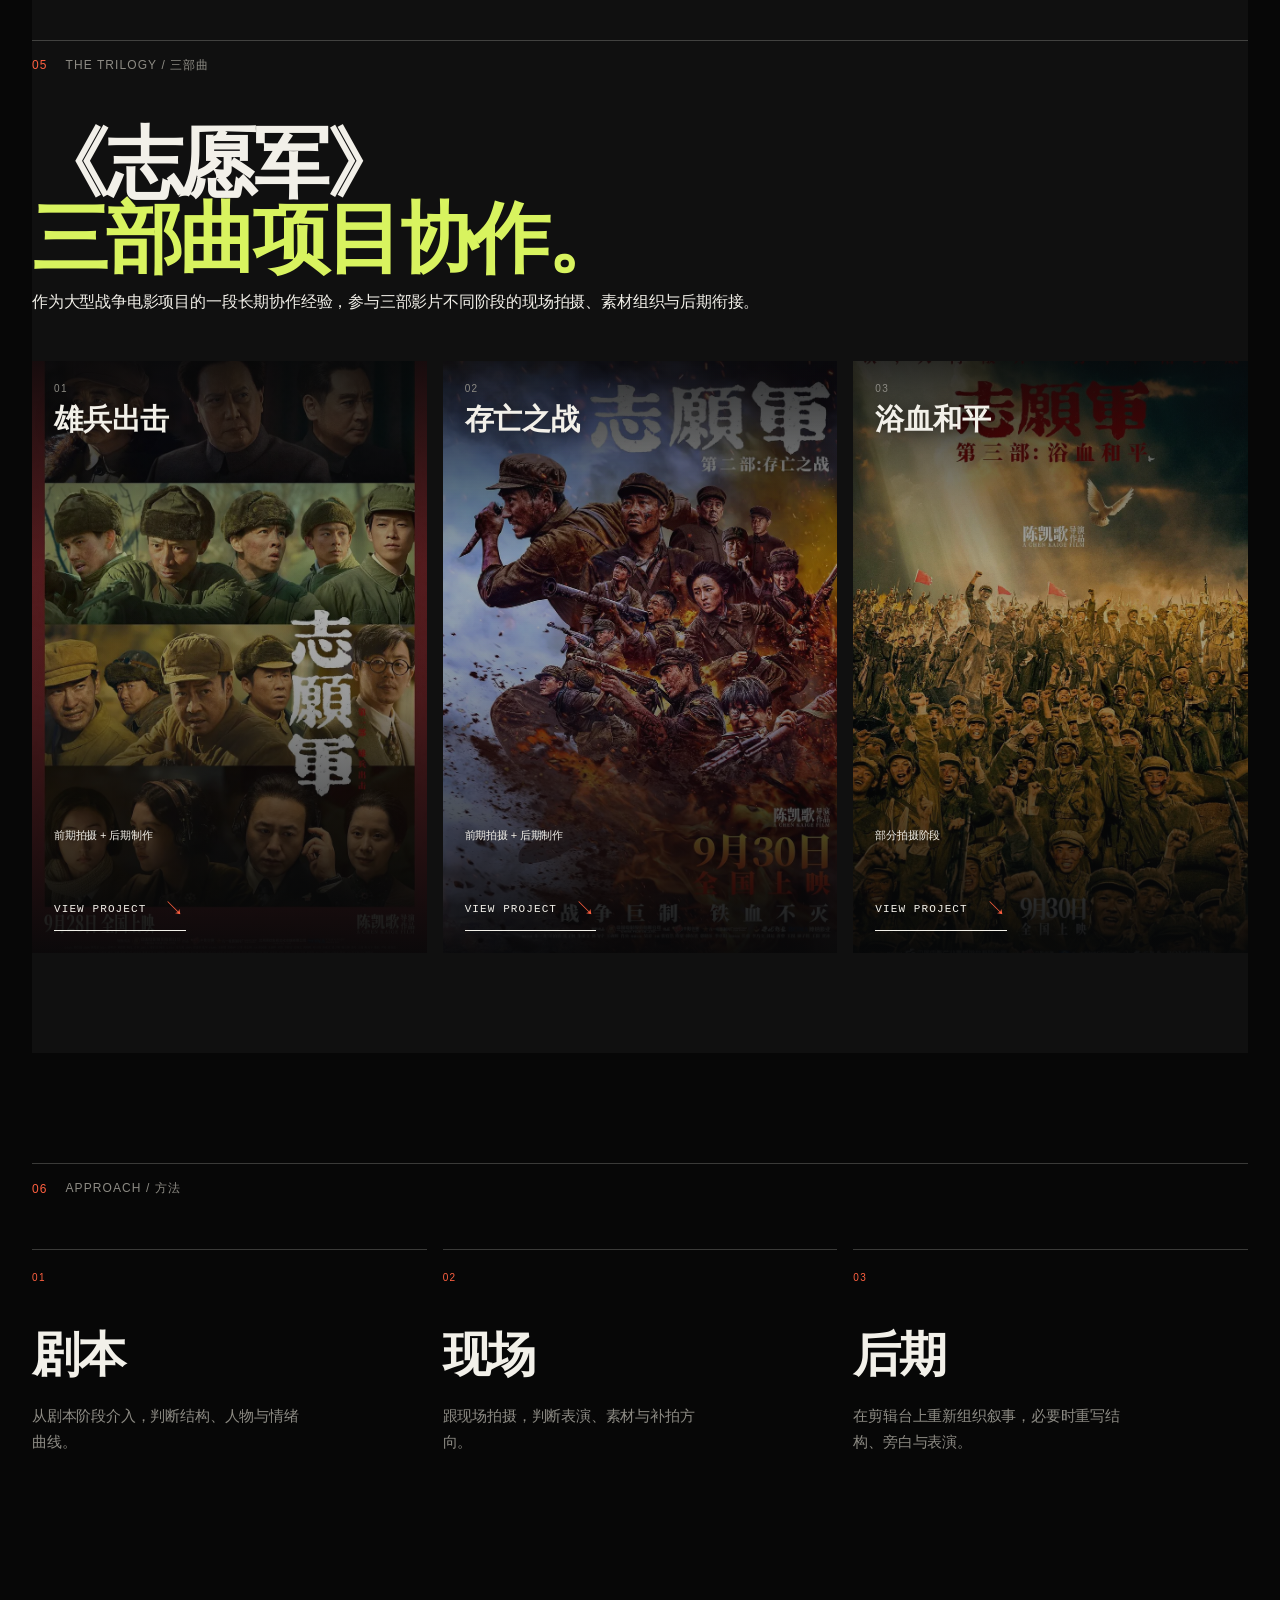
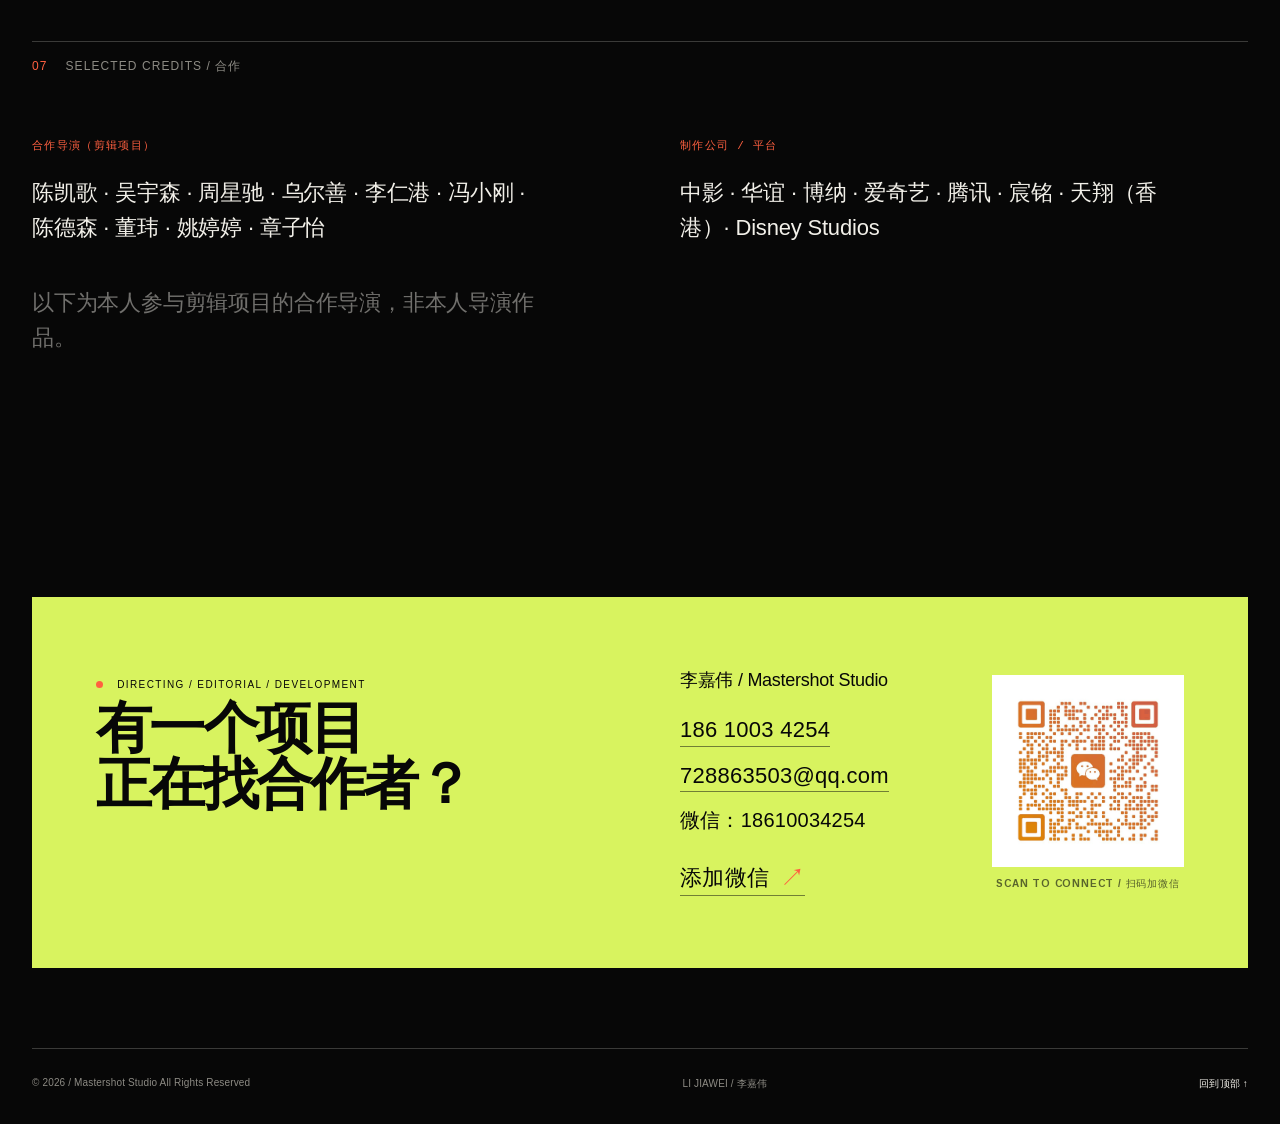
==== commit 786cc444: "Refine director experience: war scenes, shot design, music" ====
--- a/index.html
+++ b/index.html
@@ -25,9 +25,9 @@
     <link rel="preload" as="image" href="assets/opt/img-003.webp" />
     <link rel="preload" as="image" href="assets/opt/img-004.webp" />
     <link rel="preload" href="assets/fonts/arimo-latin-700.woff2" as="font" type="font/woff2" crossorigin />
-    <link rel="stylesheet" href="styles.css?v=20261021-1700" />
-    <link rel="stylesheet" href="blur.css?v=20261021-1700" />
-    <link rel="stylesheet" href="fixes.css?v=20261021-1700" />
+    <link rel="stylesheet" href="styles.css?v=20261021-1800" />
+    <link rel="stylesheet" href="blur.css?v=20261021-1800" />
+    <link rel="stylesheet" href="fixes.css?v=20261021-1800" />
   </head>
   <body class="splash-lock">
     <div class="page-progress" aria-hidden="true"><span id="page-progress-bar"></span></div>
@@ -153,20 +153,18 @@
           <div>
             <span class="card-no">01</span>
             <h3>剧本 / Previz</h3>
-            <p>参与剧本创作与前期动态预演；与导演、美术、特效指导一起，把大场面、动作镜头、场景与故事线在开机前模拟出来。</p>
-            <p class="directing-credit-line"><strong>《邪不压正》</strong> 开场北京城楼部分 — 项目制后期导演 / Previz（圣世互娱）</p>
-            <p class="directing-credit-line"><strong>《明日战记》</strong> 前期 Previz / 灾难场景方案</p>
-            <p class="directing-credit-line">参与多个大特效段落的动态预览创意制作。</p>
+            <p>参与剧本开发，已与资深编剧联合编剧。参与前期动态预演，与导演、美术、特效指导一起模拟大场面、动作镜头与场景方案；参与多个大特效段落的动态预演。</p>
+            <p class="directing-credit-line"><strong>《邪不压正》</strong> 开场北京城楼 / <strong>《明日战记》</strong> 灾难场景 Previz</p>
           </div>
           <div>
             <span class="card-no">02</span>
             <h3>现场 / 后期</h3>
-            <p>随导演组参与现场拍摄，判断表演、补拍方案与镜头衔接；后期调整表演、重组故事线，完成特效大场面与动作镜头的叙事衔接。</p>
+            <p>在《志愿军》第一、二部，大部分精力负责战争戏；随导演组参与现场拍摄，判断表演、补拍与镜头衔接；后期调整表演、重组故事线，完成大场面与动作镜头的叙事衔接。擅长镜头设计。</p>
           </div>
           <div>
             <span class="card-no">03</span>
             <h3>音乐 / Music</h3>
-            <p>负责项目配乐选择与音乐方向，用音乐定节奏和情绪；配乐判断多次获得合作方认可。</p>
+            <p>负责配乐选择与音乐方向；擅长寻找参考音乐，为作曲提供方向，担任音乐编辑。片方与导演一致好评；音乐修养与判断力，是合作方最常提到的优势之一。</p>
           </div>
         </div>
 </section>
@@ -245,7 +243,7 @@
       <button class="trailer-modal-arrow trailer-modal-next" id="trailer-modal-next" type="button" aria-label="下一个项目">›</button>
       <div class="trailer-modal-caption"><span id="trailer-modal-title"></span><span id="trailer-modal-meta"></span></div>
     </section>
-    <script src="content.js?v=20261021-1700"></script>
-    <script src="script.js?v=20261021-1700"></script>
+    <script src="content.js?v=20261021-1800"></script>
+    <script src="script.js?v=20261021-1800"></script>
   </body>
 </html>
--- a/fixes.css
+++ b/fixes.css
@@ -405,3 +405,17 @@
   .directing-poster { width:min(240px,100%); margin:0 auto; }
   .directing-body h3 { font-size:30px; }
 }
+
+/* 28. Director experience: three concise capability cards, music included. */
+.directing-experience { grid-template-columns:repeat(3,minmax(0,1fr)); }
+.directing-experience > div { padding:28px 24px 28px 0; }
+.directing-experience > div + div { padding-left:24px; border-left:1px solid var(--line); }
+.directing-experience h3 { font-size:22px; margin:10px 0 12px; }
+.directing-experience p { font-size:13px; line-height:1.7; }
+.directing-credit-line { color:rgba(242,240,233,.55) !important; font-size:12px !important; line-height:1.65 !important; }
+.directing-credit-line strong { color:var(--paper); }
+@media(max-width:1000px) {
+  .directing-experience { grid-template-columns:1fr; }
+  .directing-experience > div { padding:22px 0; }
+  .directing-experience > div + div { padding-left:0; border-left:0; border-top:1px solid var(--line); }
+}
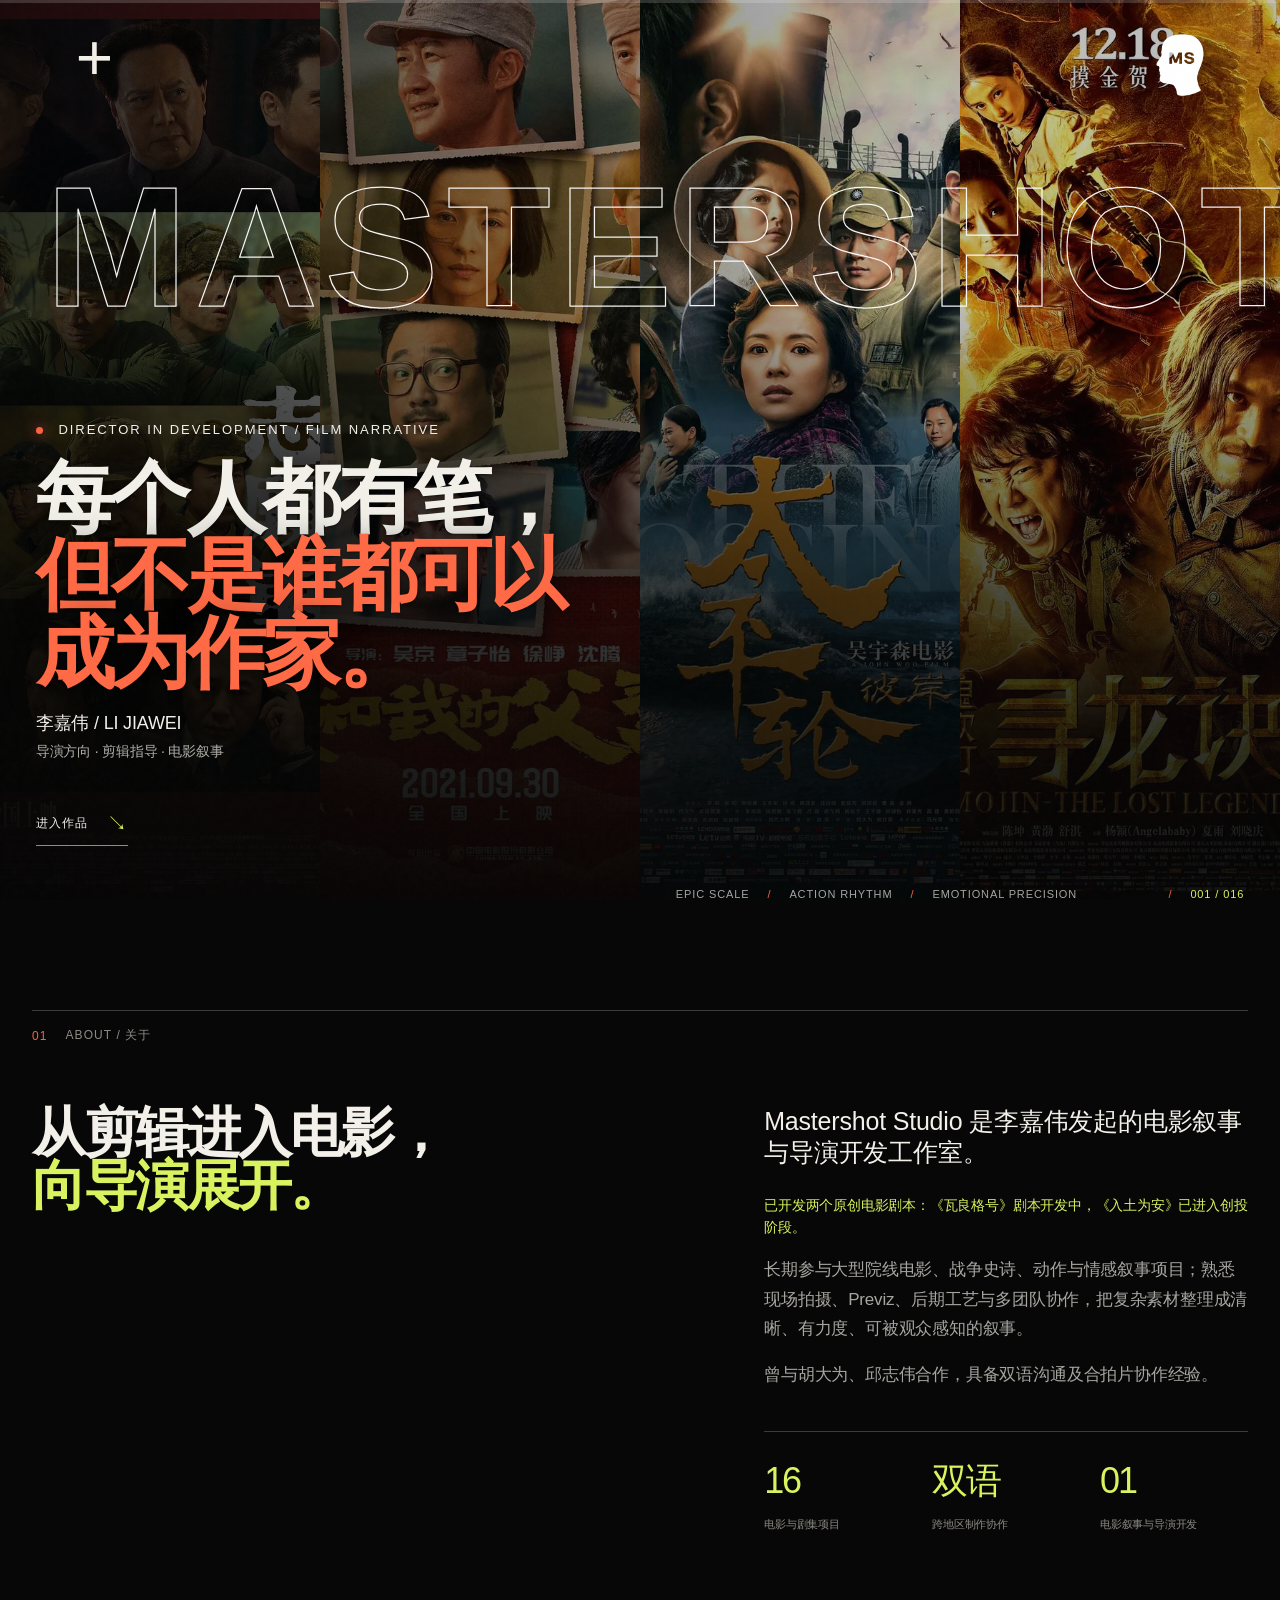
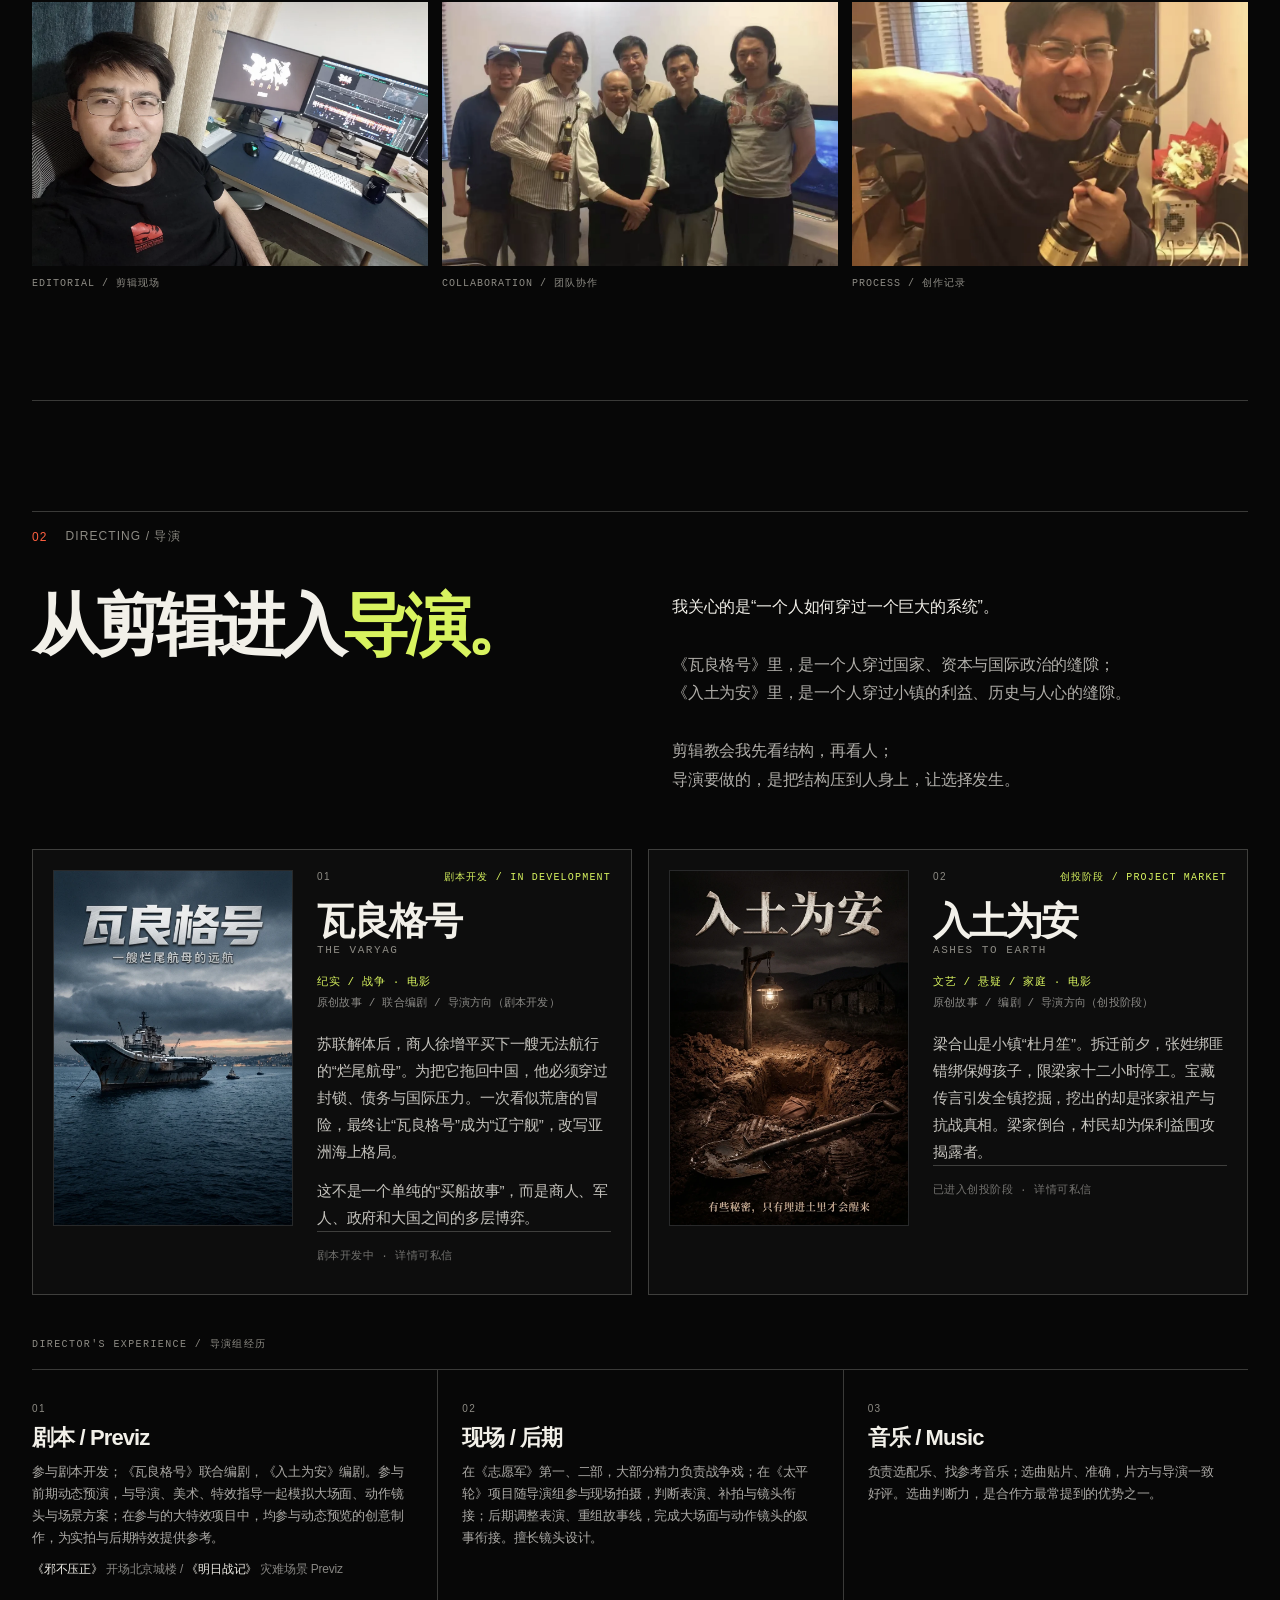
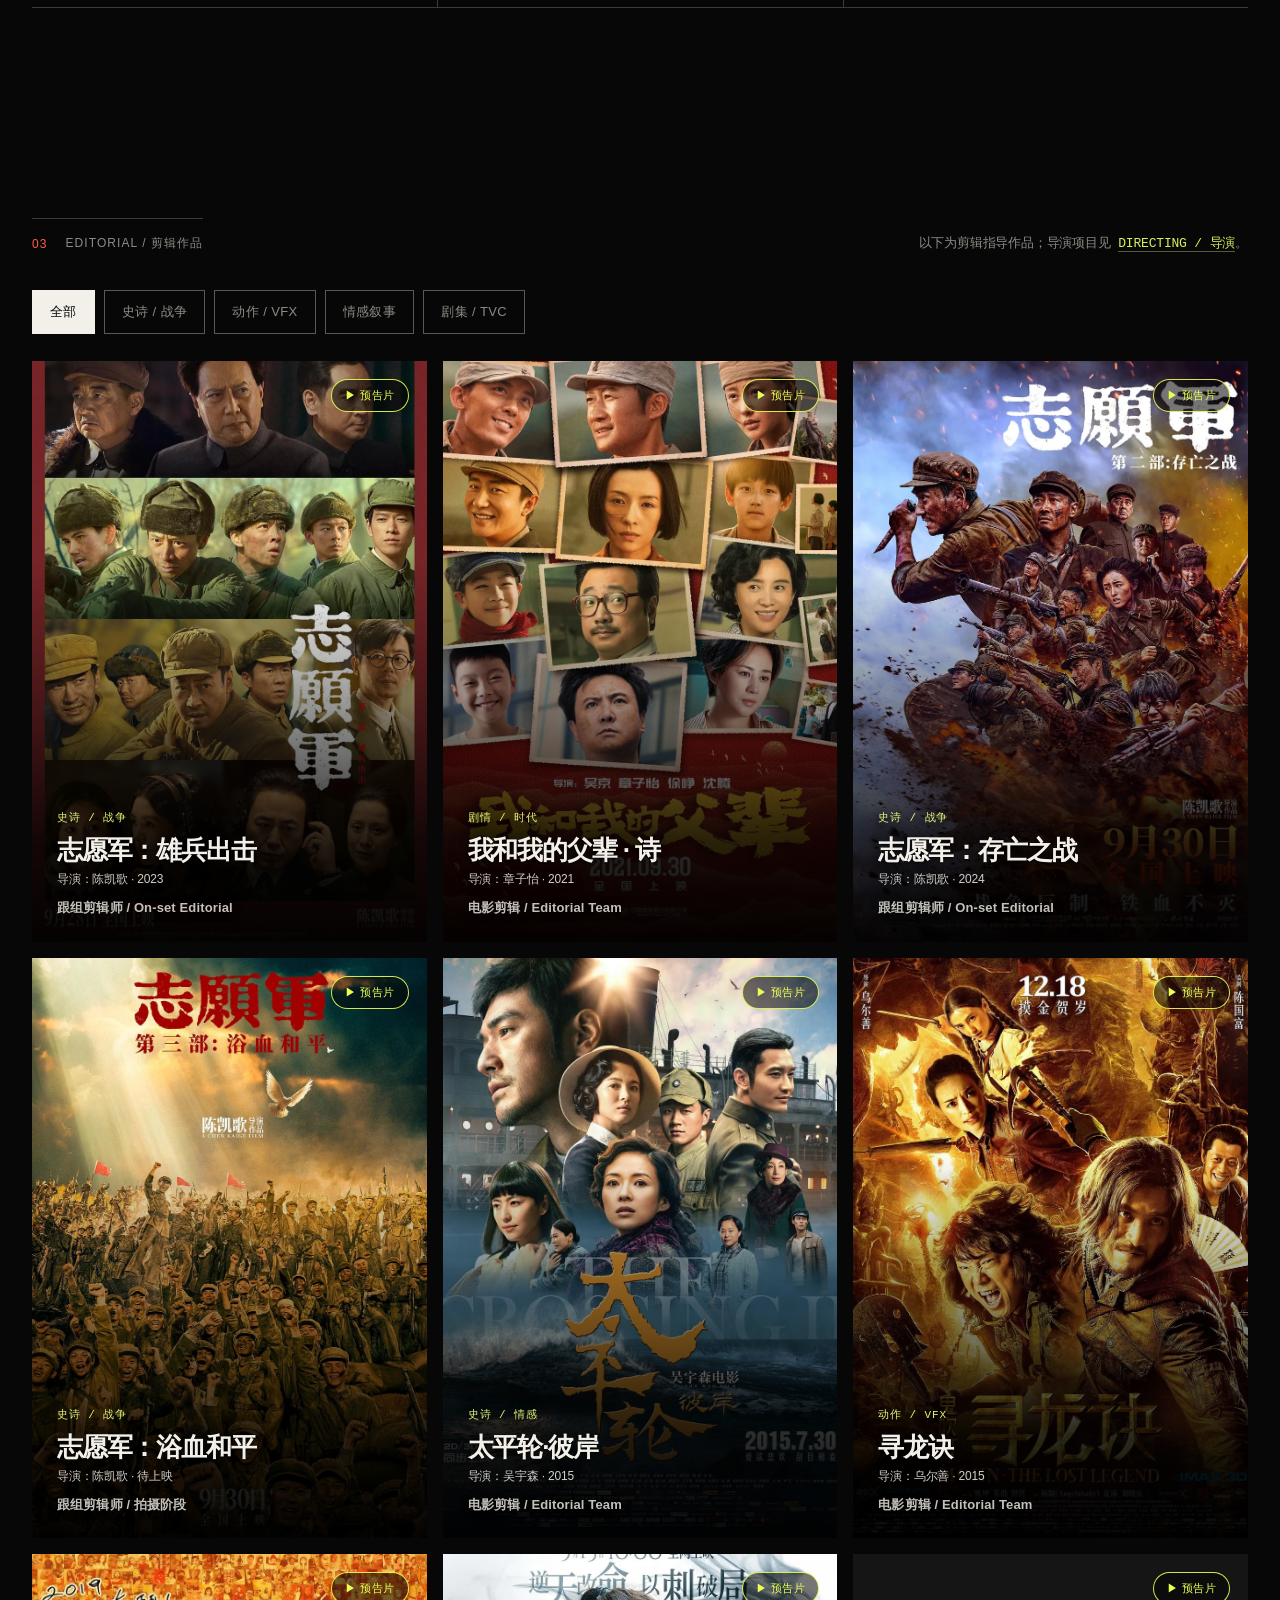
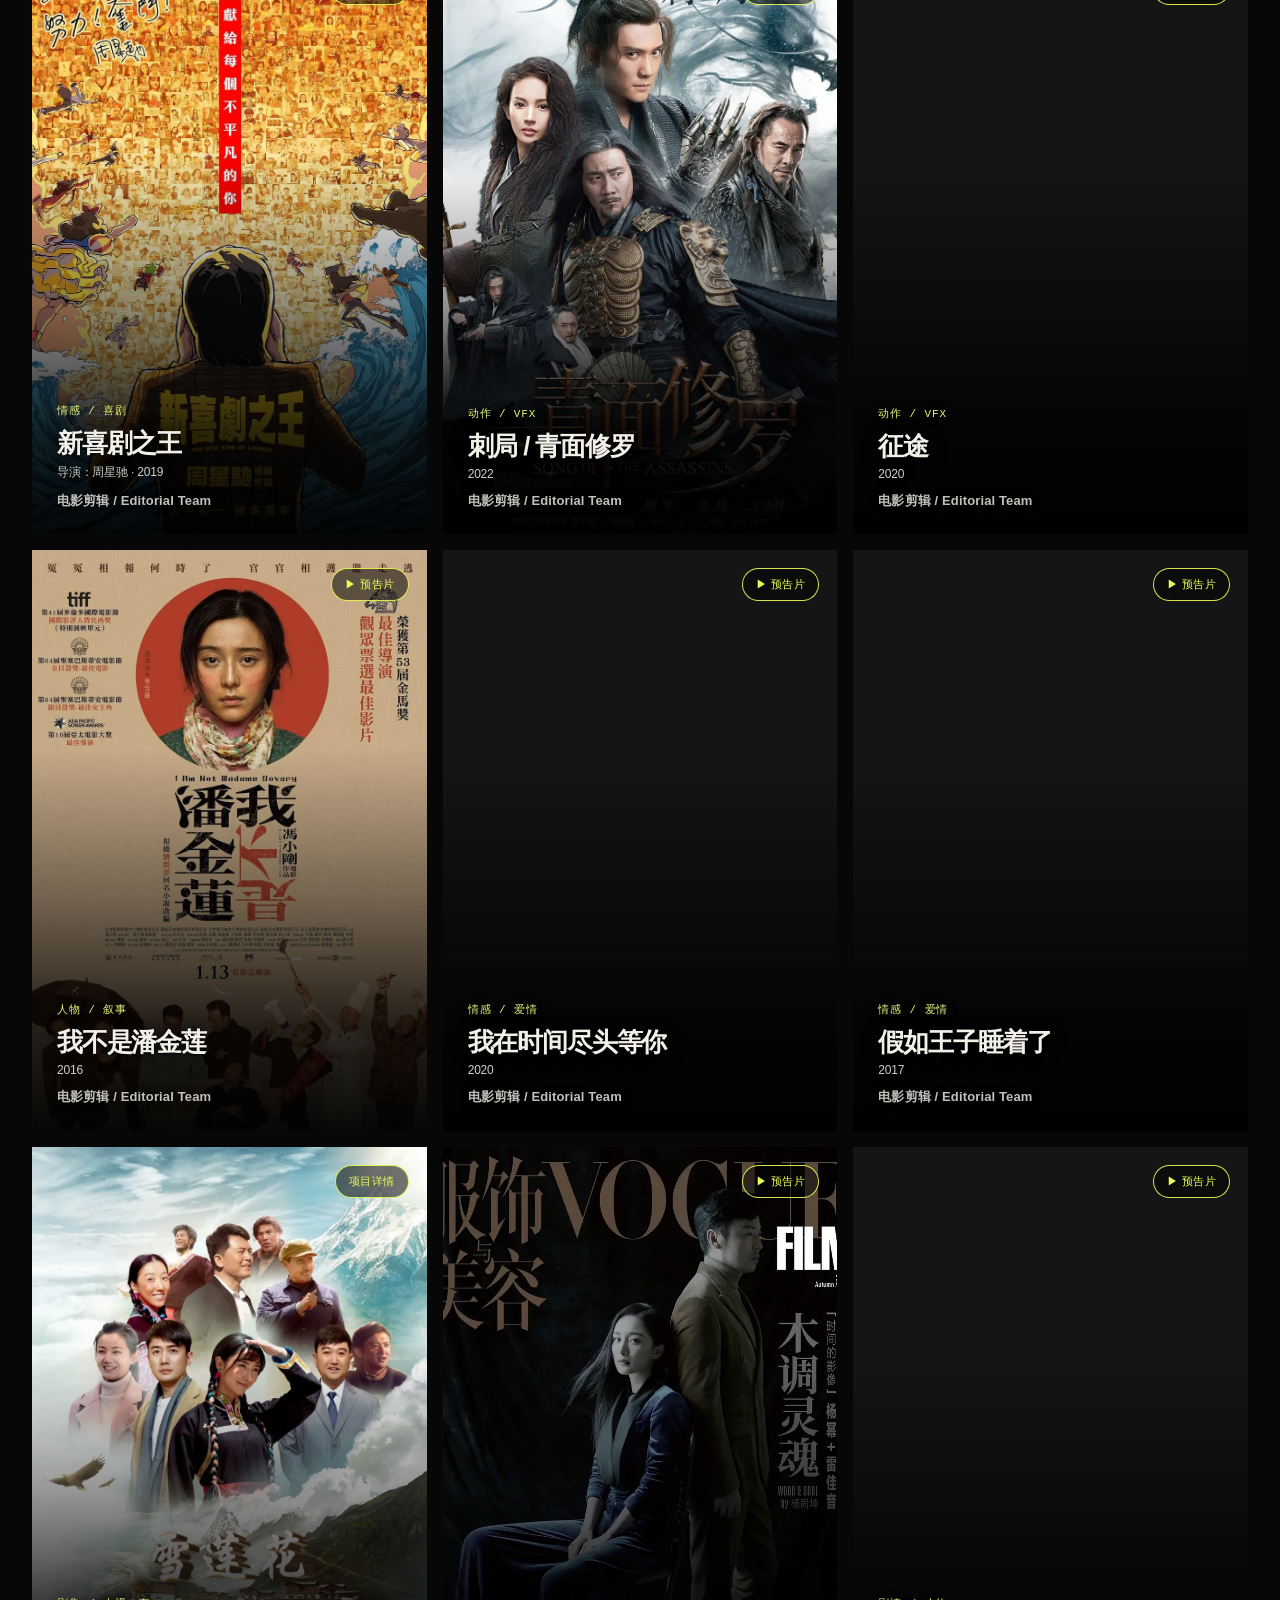
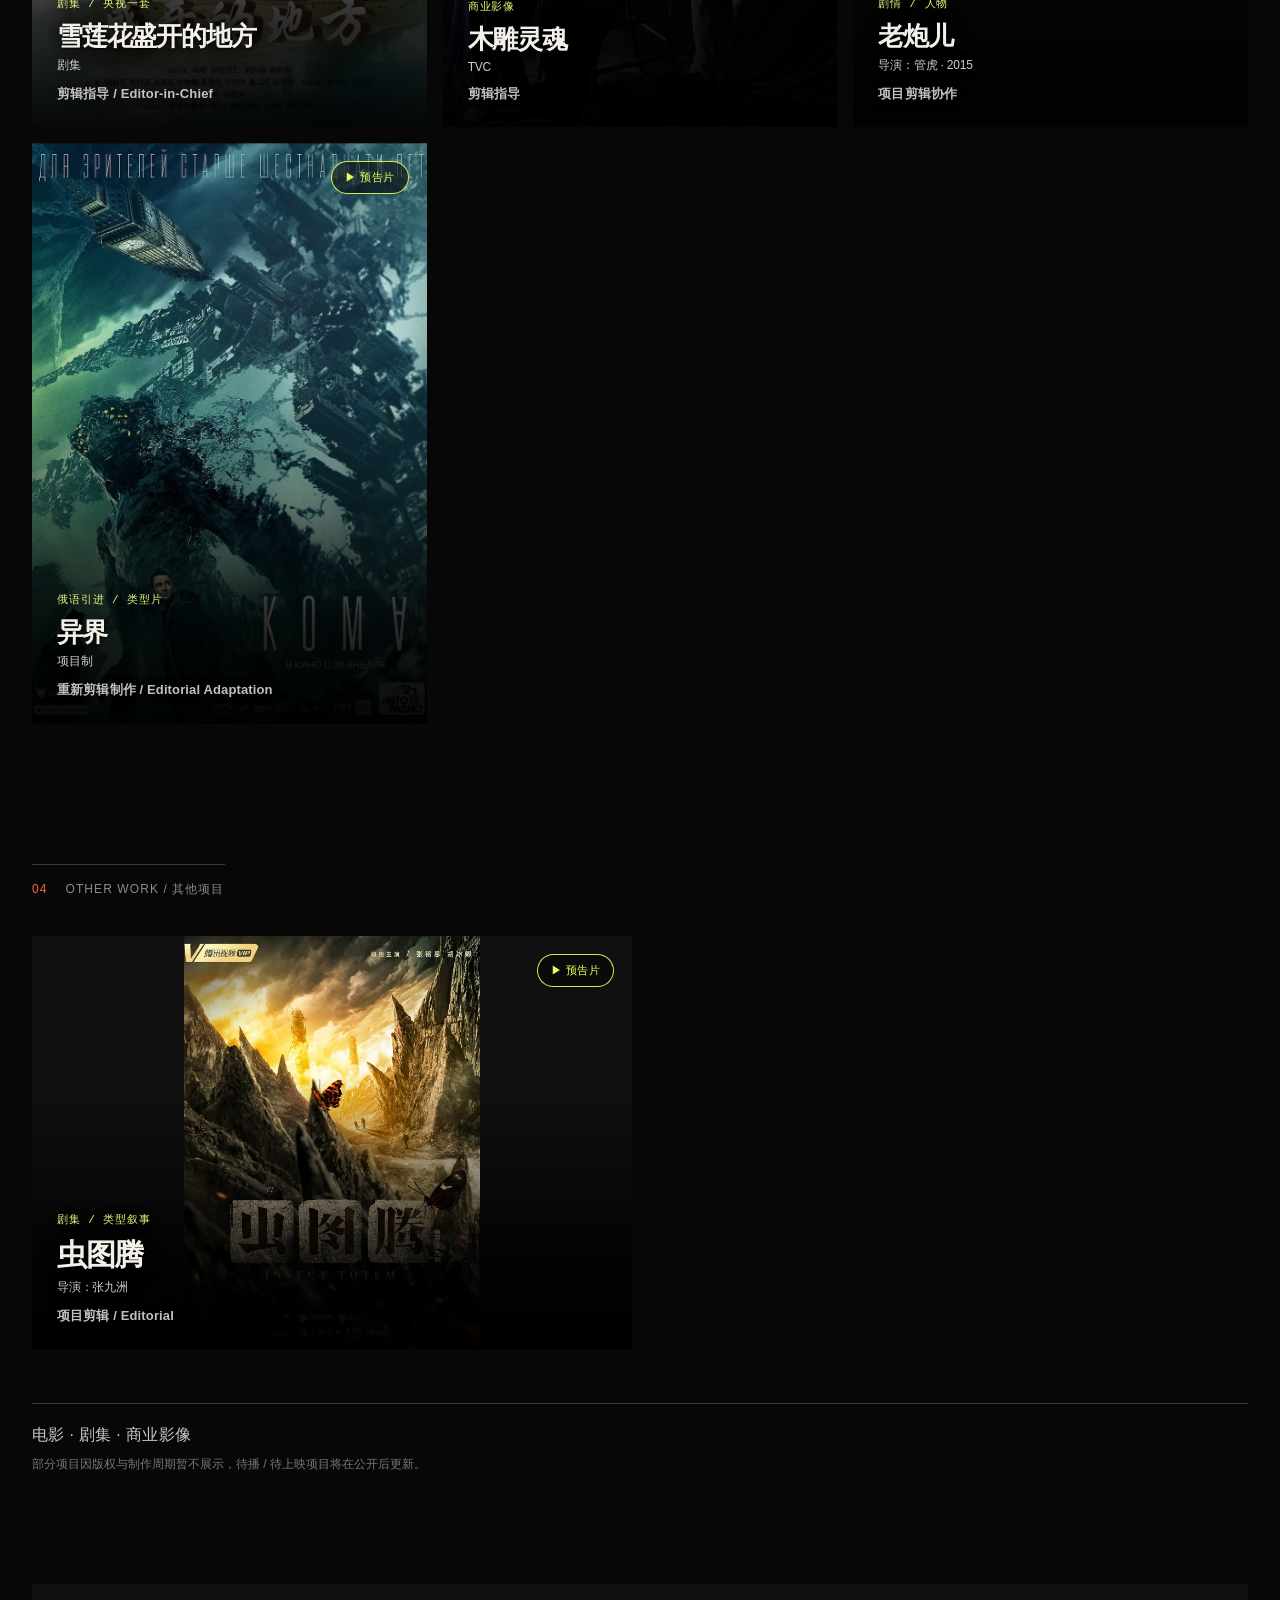
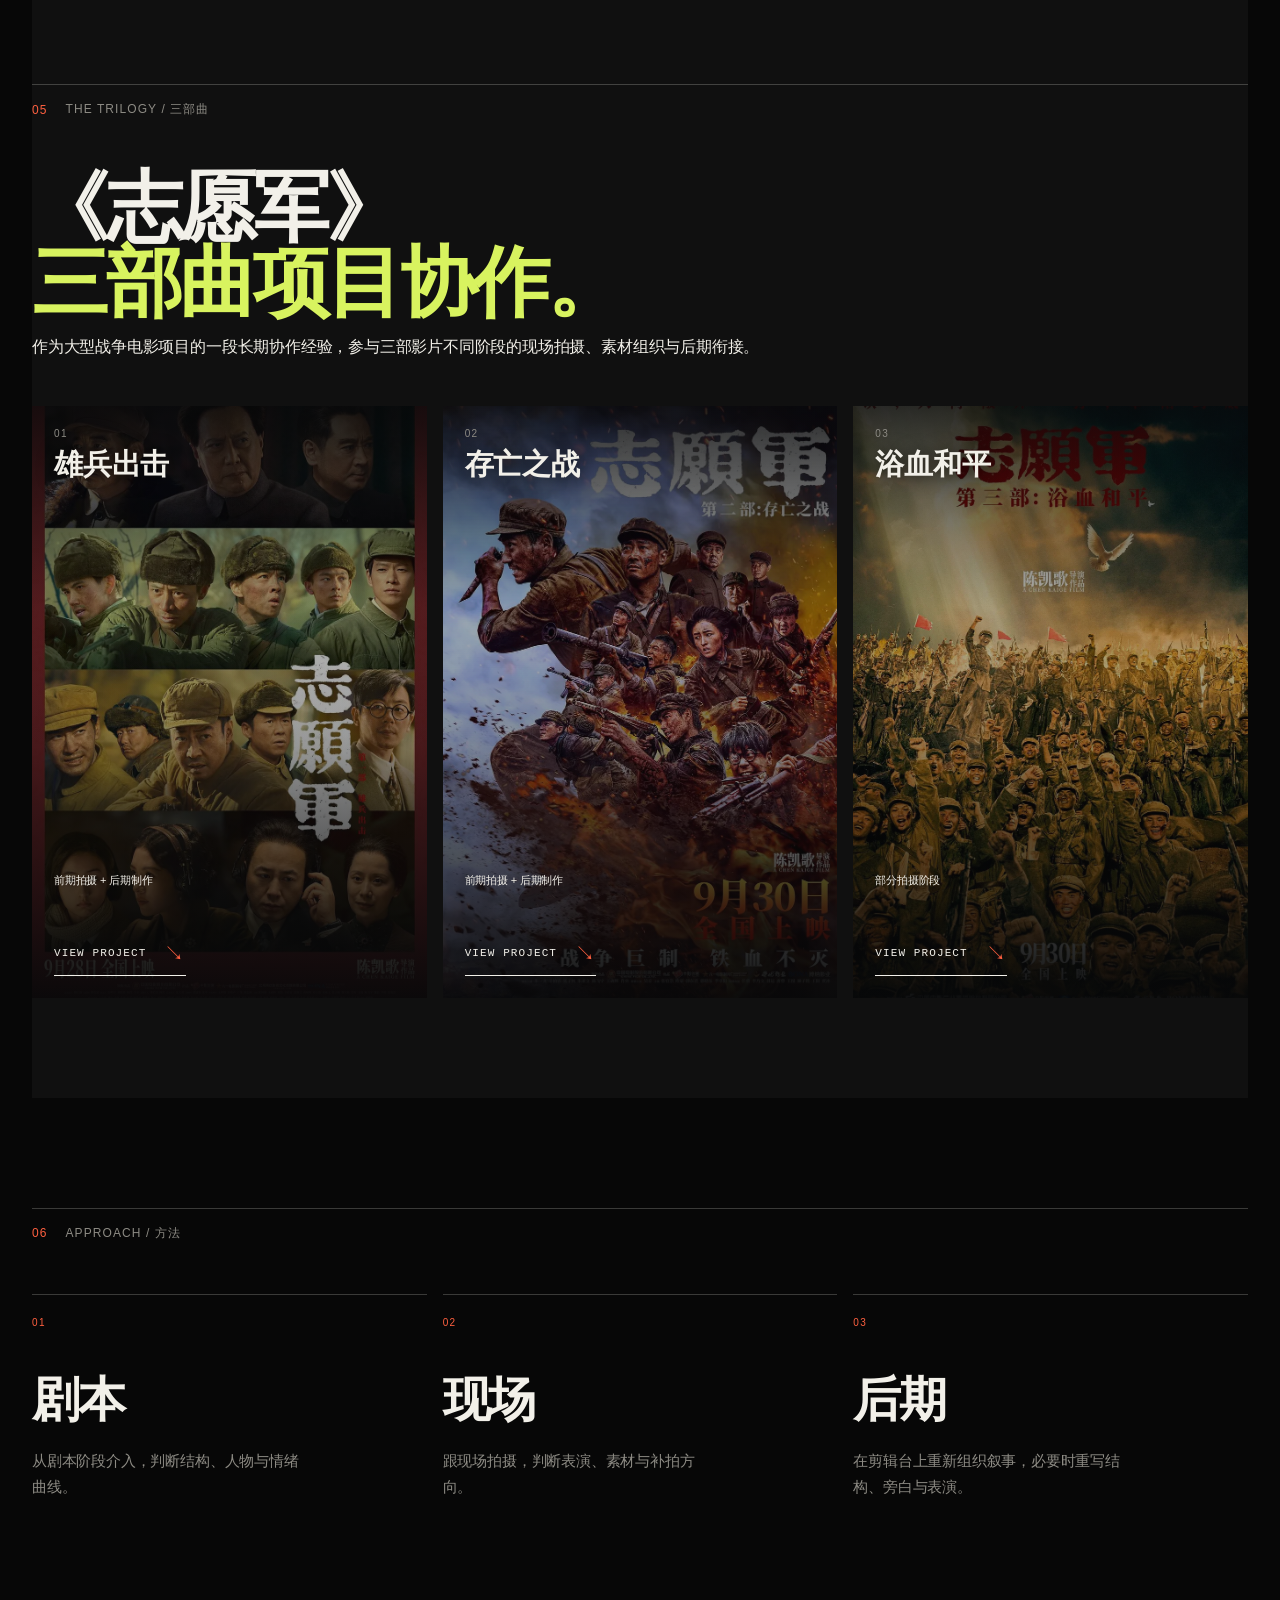
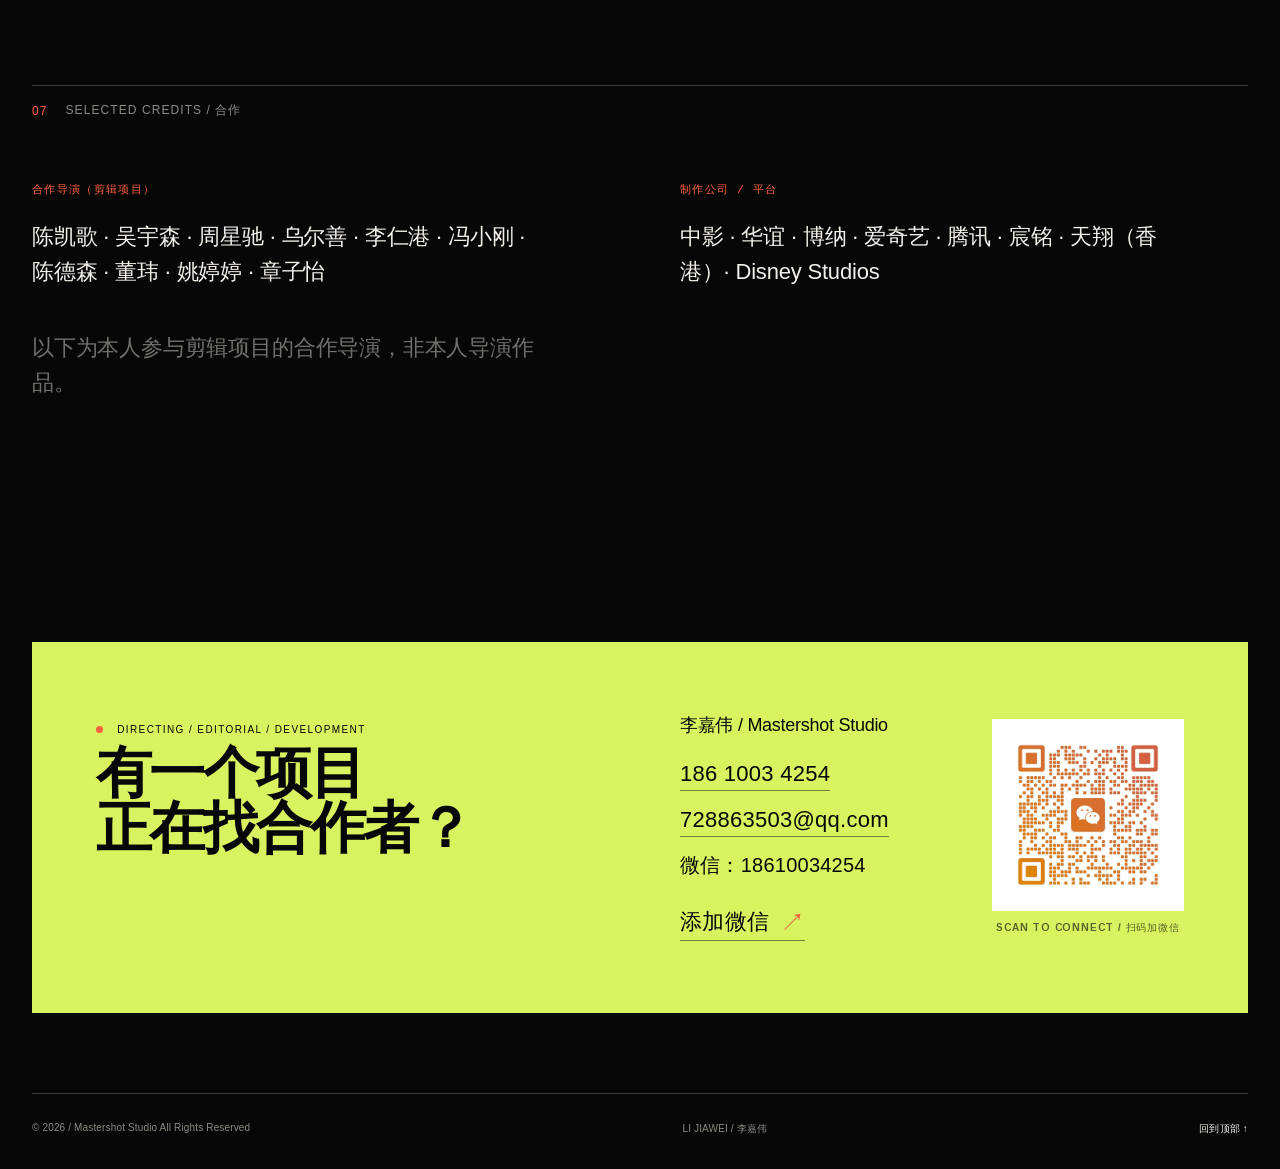
==== commit 461f136f: "Correct project statuses, war credits, and music role" ====
--- a/index.html
+++ b/index.html
@@ -4,7 +4,7 @@
     <meta charset="utf-8" />
     <meta name="viewport" content="width=device-width, initial-scale=1" />
     <meta name="theme-color" content="#0c0d0d" />
-    <meta name="description" content="李嘉伟，导演方向、剪辑指导。原创电影剧本《瓦良格号》《入土为安》已进入创投阶段；剪辑作品包括《志愿军》三部曲、太平轮·彼岸、寻龙诀、新喜剧之王等。" />
+    <meta name="description" content="李嘉伟，导演方向、剪辑指导。原创电影剧本《瓦良格号》开发中、《入土为安》已进入创投阶段；剪辑作品包括《志愿军》三部曲、太平轮·彼岸、寻龙诀、新喜剧之王等。" />
     <title>李嘉伟 / 导演方向 · 剪辑指导 — Mastershot Studio</title>
     <link rel="icon" href="assets/favicon/favicon.ico" sizes="any" />
     <link rel="icon" type="image/png" href="assets/favicon/favicon-32.png" sizes="32x32" />
@@ -12,22 +12,22 @@
     <meta property="og:type" content="website" />
     <meta property="og:site_name" content="Mastershot Studio" />
     <meta property="og:title" content="李嘉伟 / 导演方向 · 剪辑指导 — Mastershot Studio" />
-    <meta property="og:description" content="李嘉伟，导演方向、剪辑指导。原创电影剧本《瓦良格号》《入土为安》已进入创投阶段；剪辑作品包括《志愿军》三部曲、太平轮·彼岸、寻龙诀、新喜剧之王等。" />
+    <meta property="og:description" content="李嘉伟，导演方向、剪辑指导。原创电影剧本《瓦良格号》开发中、《入土为安》已进入创投阶段；剪辑作品包括《志愿军》三部曲、太平轮·彼岸、寻龙诀、新喜剧之王等。" />
     <meta property="og:image" content="assets/share/og-cover.jpg" />
     <meta property="og:image:width" content="1200" />
     <meta property="og:image:height" content="630" />
     <meta name="twitter:card" content="summary_large_image" />
     <meta name="twitter:title" content="李嘉伟 / 导演方向 · 剪辑指导 — Mastershot Studio" />
-    <meta name="twitter:description" content="李嘉伟，导演方向、剪辑指导。原创电影剧本《瓦良格号》《入土为安》已进入创投阶段；剪辑作品包括《志愿军》三部曲、太平轮·彼岸、寻龙诀、新喜剧之王等。" />
+    <meta name="twitter:description" content="李嘉伟，导演方向、剪辑指导。原创电影剧本《瓦良格号》开发中、《入土为安》已进入创投阶段；剪辑作品包括《志愿军》三部曲、太平轮·彼岸、寻龙诀、新喜剧之王等。" />
     <meta name="twitter:image" content="assets/share/og-cover.jpg" />
     <link rel="preload" as="image" href="assets/opt/img-001.webp" />
     <link rel="preload" as="image" href="assets/opt/img-002.webp" />
     <link rel="preload" as="image" href="assets/opt/img-003.webp" />
     <link rel="preload" as="image" href="assets/opt/img-004.webp" />
     <link rel="preload" href="assets/fonts/arimo-latin-700.woff2" as="font" type="font/woff2" crossorigin />
-    <link rel="stylesheet" href="styles.css?v=20261021-1800" />
-    <link rel="stylesheet" href="blur.css?v=20261021-1800" />
-    <link rel="stylesheet" href="fixes.css?v=20261021-1800" />
+    <link rel="stylesheet" href="styles.css?v=20261021-1900" />
+    <link rel="stylesheet" href="blur.css?v=20261021-1900" />
+    <link rel="stylesheet" href="fixes.css?v=20261021-1900" />
   </head>
   <body class="splash-lock">
     <div class="page-progress" aria-hidden="true"><span id="page-progress-bar"></span></div>
@@ -54,7 +54,7 @@
           <div class="nav-info">
             <p class="nav-info-title">LI JIAWEI / 李嘉伟</p>
             <p>导演方向 · 剪辑指导<br>Mastershot Studio</p>
-            <p>原创剧本 · 创投阶段<br>《瓦良格号》《入土为安》</p>
+            <p>原创剧本 · 开发 / 创投<br>《瓦良格号》《入土为安》</p>
             <p>志愿军三部曲<br>太平轮 · 寻龙诀 · 雪莲花</p>
             <p>史诗战争 / 动作特效 / 情感叙事</p>
             <p>合作导演（剪辑项目）<br>陈凯歌 · 吴宇森 · 周星驰</p>
@@ -94,7 +94,7 @@
           <h2><span>从剪辑进入电影，</span><br /><span><i>向导演展开。</i></span></h2>
           <div class="intro-copy">
             <p class="lead">Mastershot Studio 是李嘉伟发起的电影叙事与导演开发工作室。</p>
-            <p class="about-directing">已开发两个原创电影剧本《瓦良格号》《入土为安》，已进入创投阶段。</p>
+            <p class="about-directing">已开发两个原创电影剧本：《瓦良格号》剧本开发中，《入土为安》已进入创投阶段。</p>
             <p>长期参与大型院线电影、战争史诗、动作与情感叙事项目；熟悉现场拍摄、Previz、后期工艺与多团队协作，把复杂素材整理成清晰、有力度、可被观众感知的叙事。</p>
             <p>曾与胡大为、邱志伟合作，具备双语沟通及合拍片协作经验。</p>
             <div class="stat-row"><div><strong>16</strong><span>电影与剧集项目</span></div><div><strong>双语</strong><span>跨地区制作协作</span></div><div><strong>01</strong><span>电影叙事与导演开发</span></div></div>
@@ -124,24 +124,24 @@
           <article class="directing-card has-poster">
             <div class="directing-poster"><img src="assets/opt/directing-varyag.webp" alt="《瓦良格号》概念海报：一艘锈迹斑斑的航母在阴云下的海面航行" width="848" height="1264" loading="lazy" /></div>
             <div class="directing-body">
-            <div class="directing-card-top"><span class="card-no">01</span><span class="directing-status">创投阶段 / IN DEVELOPMENT</span></div>
+            <div class="directing-card-top"><span class="card-no">01</span><span class="directing-status">剧本开发 / IN DEVELOPMENT</span></div>
             <h3>瓦良格号</h3>
             <p class="directing-en">THE VARYAG</p>
             <p class="directing-meta">纪实 / 战争 · 电影</p>
-            <p class="directing-credit">原创故事 / 联合编剧 / 导演方向（创投阶段）</p>
+            <p class="directing-credit">原创故事 / 联合编剧 / 导演方向（剧本开发）</p>
             <p class="directing-logline">苏联解体后，商人徐增平买下一艘无法航行的“烂尾航母”。为把它拖回中国，他必须穿过封锁、债务与国际压力。一次看似荒唐的冒险，最终让“瓦良格号”成为“辽宁舰”，改写亚洲海上格局。</p>
             <p class="directing-logline">这不是一个单纯的“买船故事”，而是商人、军人、政府和大国之间的多层博弈。</p>
-            <p class="directing-note">已进入创投阶段 · 详情可私信</p>
+            <p class="directing-note">剧本开发中 · 详情可私信</p>
           </div>
           </article>
           <article class="directing-card has-poster">
             <div class="directing-poster"><img src="assets/opt/directing-ashes.webp" alt="《入土为安》概念海报：夜色中的坟坑、铁锹与一盏灯" width="848" height="1264" loading="lazy" /></div>
             <div class="directing-body">
-            <div class="directing-card-top"><span class="card-no">02</span><span class="directing-status">创投阶段 / IN DEVELOPMENT</span></div>
+            <div class="directing-card-top"><span class="card-no">02</span><span class="directing-status">创投阶段 / PROJECT MARKET</span></div>
             <h3>入土为安</h3>
             <p class="directing-en">ASHES TO EARTH</p>
             <p class="directing-meta">文艺 / 悬疑 / 家庭 · 电影</p>
-            <p class="directing-credit">原创故事 / 联合编剧 / 导演方向（创投阶段）</p>
+            <p class="directing-credit">原创故事 / 编剧 / 导演方向（创投阶段）</p>
             <p class="directing-logline">梁合山是小镇“杜月笙”。拆迁前夕，张姓绑匪错绑保姆孩子，限梁家十二小时停工。宝藏传言引发全镇挖掘，挖出的却是张家祖产与抗战真相。梁家倒台，村民却为保利益围攻揭露者。</p>
             <p class="directing-note">已进入创投阶段 · 详情可私信</p>
           </div>
@@ -153,18 +153,18 @@
           <div>
             <span class="card-no">01</span>
             <h3>剧本 / Previz</h3>
-            <p>参与剧本开发，已与资深编剧联合编剧。参与前期动态预演，与导演、美术、特效指导一起模拟大场面、动作镜头与场景方案；参与多个大特效段落的动态预演。</p>
+            <p>参与剧本开发；《瓦良格号》联合编剧，《入土为安》编剧。参与前期动态预演，与导演、美术、特效指导一起模拟大场面、动作镜头与场景方案；在参与的大特效项目中，均参与动态预览的创意制作，为实拍与后期特效提供参考。</p>
             <p class="directing-credit-line"><strong>《邪不压正》</strong> 开场北京城楼 / <strong>《明日战记》</strong> 灾难场景 Previz</p>
           </div>
           <div>
             <span class="card-no">02</span>
             <h3>现场 / 后期</h3>
-            <p>在《志愿军》第一、二部，大部分精力负责战争戏；随导演组参与现场拍摄，判断表演、补拍与镜头衔接；后期调整表演、重组故事线，完成大场面与动作镜头的叙事衔接。擅长镜头设计。</p>
+            <p>在《志愿军》第一、二部，大部分精力负责战争戏；在《太平轮》项目随导演组参与现场拍摄，判断表演、补拍与镜头衔接；后期调整表演、重组故事线，完成大场面与动作镜头的叙事衔接。擅长镜头设计。</p>
           </div>
           <div>
             <span class="card-no">03</span>
             <h3>音乐 / Music</h3>
-            <p>负责配乐选择与音乐方向；擅长寻找参考音乐，为作曲提供方向，担任音乐编辑。片方与导演一致好评；音乐修养与判断力，是合作方最常提到的优势之一。</p>
+            <p>负责选配乐、找参考音乐；选曲贴片、准确，片方与导演一致好评。选曲判断力，是合作方最常提到的优势之一。</p>
           </div>
         </div>
 </section>
@@ -243,7 +243,7 @@
       <button class="trailer-modal-arrow trailer-modal-next" id="trailer-modal-next" type="button" aria-label="下一个项目">›</button>
       <div class="trailer-modal-caption"><span id="trailer-modal-title"></span><span id="trailer-modal-meta"></span></div>
     </section>
-    <script src="content.js?v=20261021-1800"></script>
-    <script src="script.js?v=20261021-1800"></script>
+    <script src="content.js?v=20261021-1900"></script>
+    <script src="script.js?v=20261021-1900"></script>
   </body>
 </html>
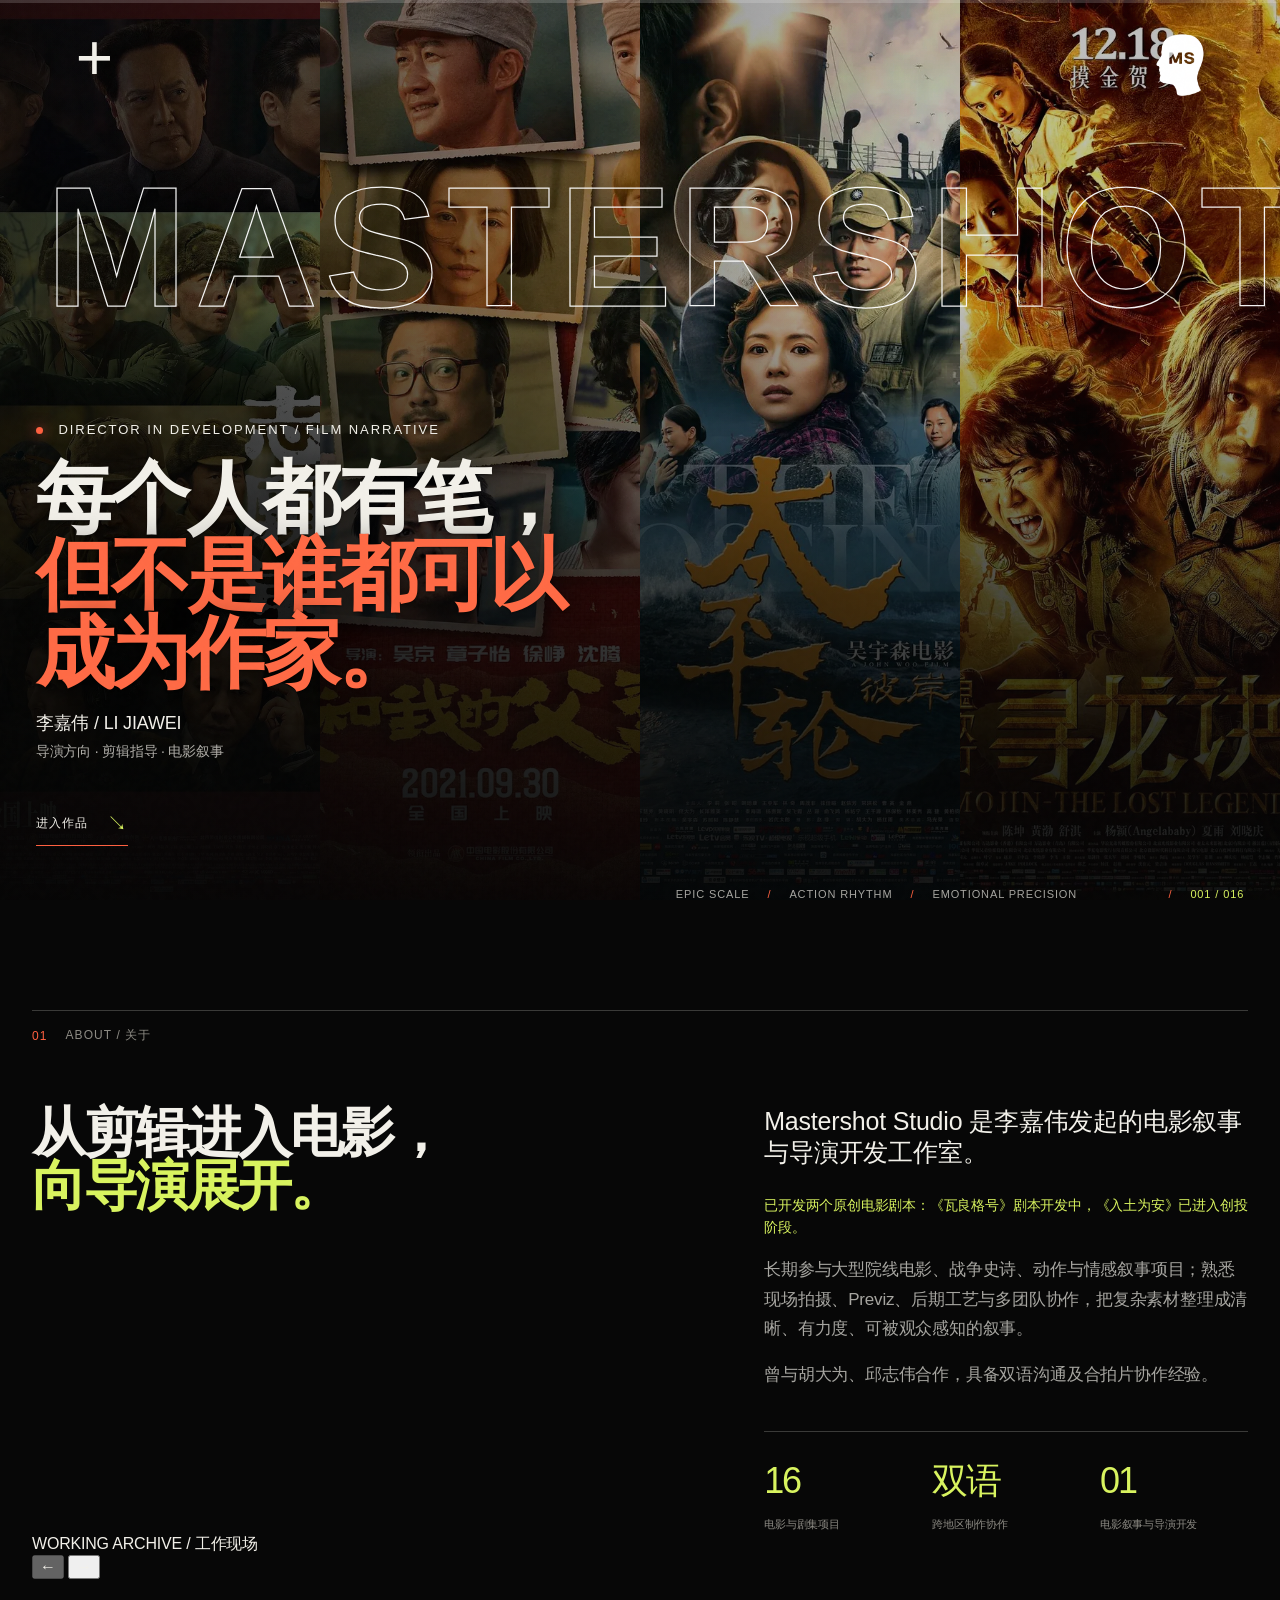
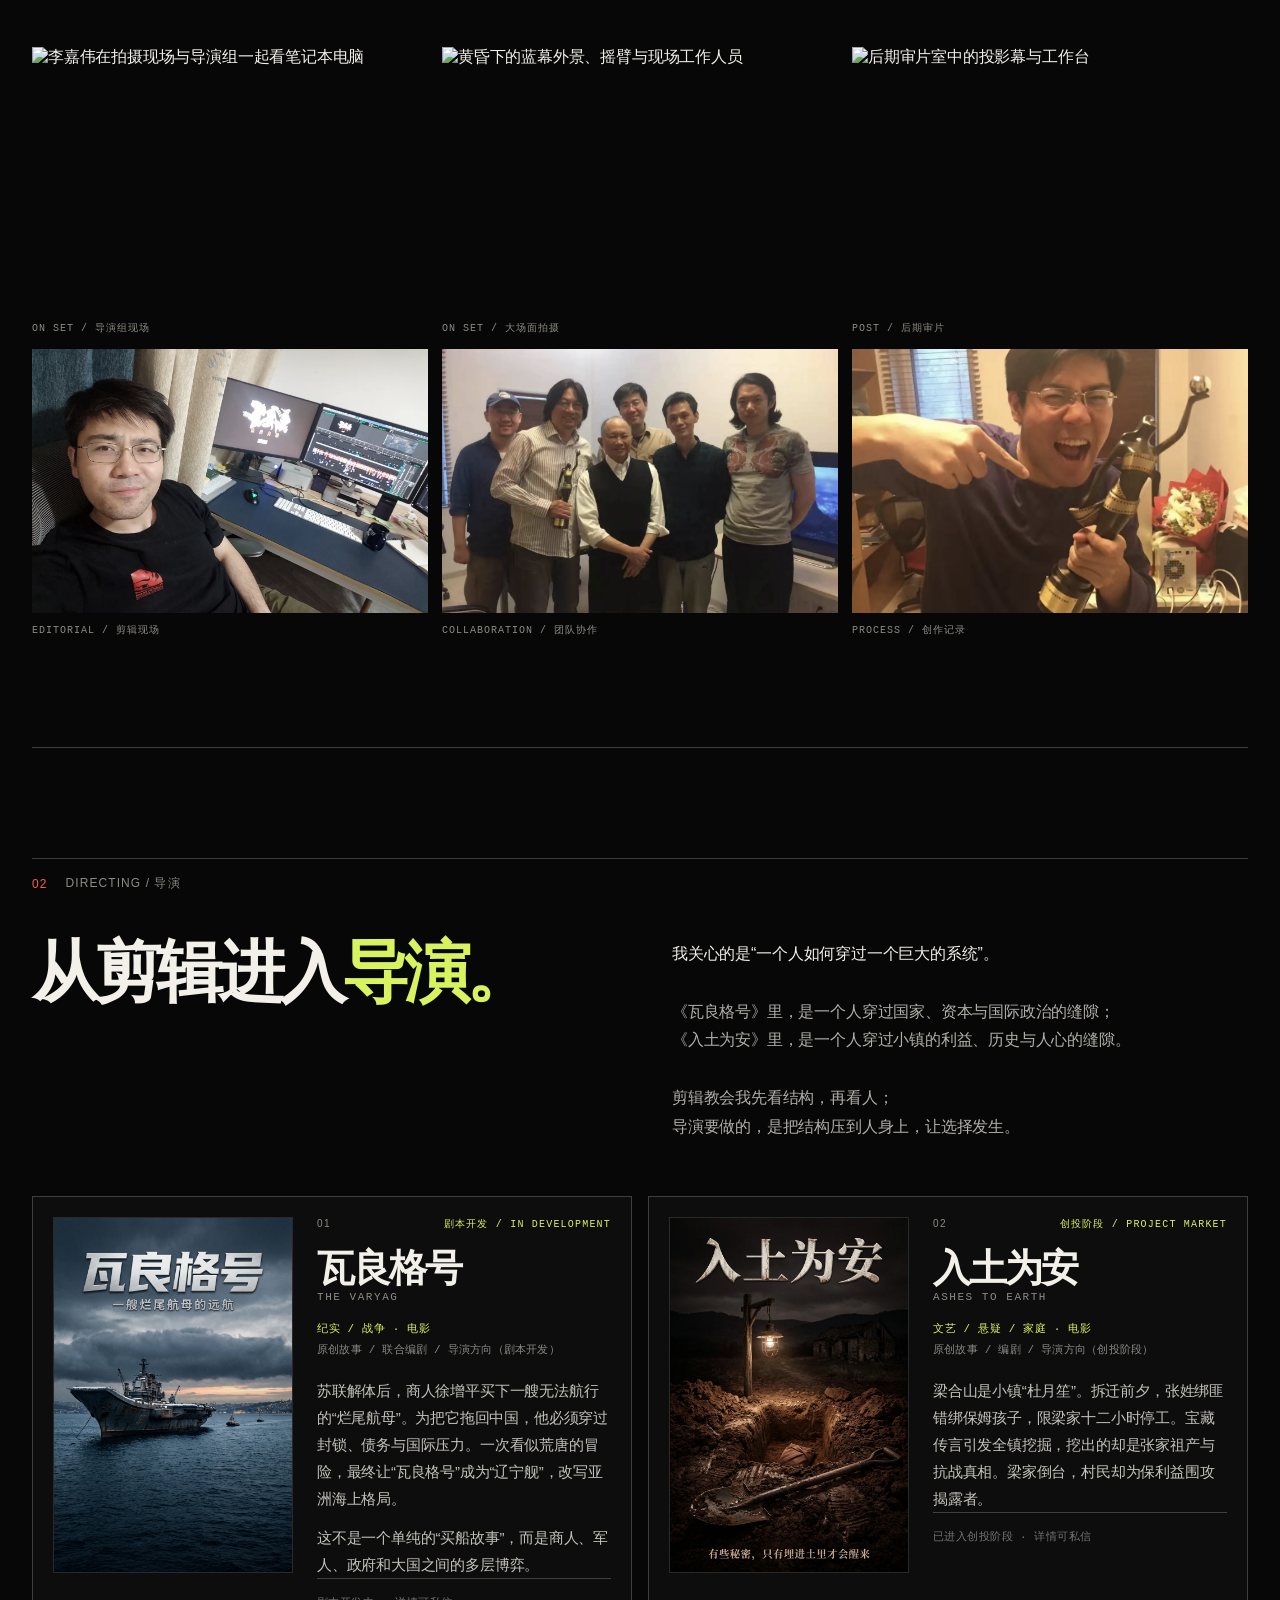
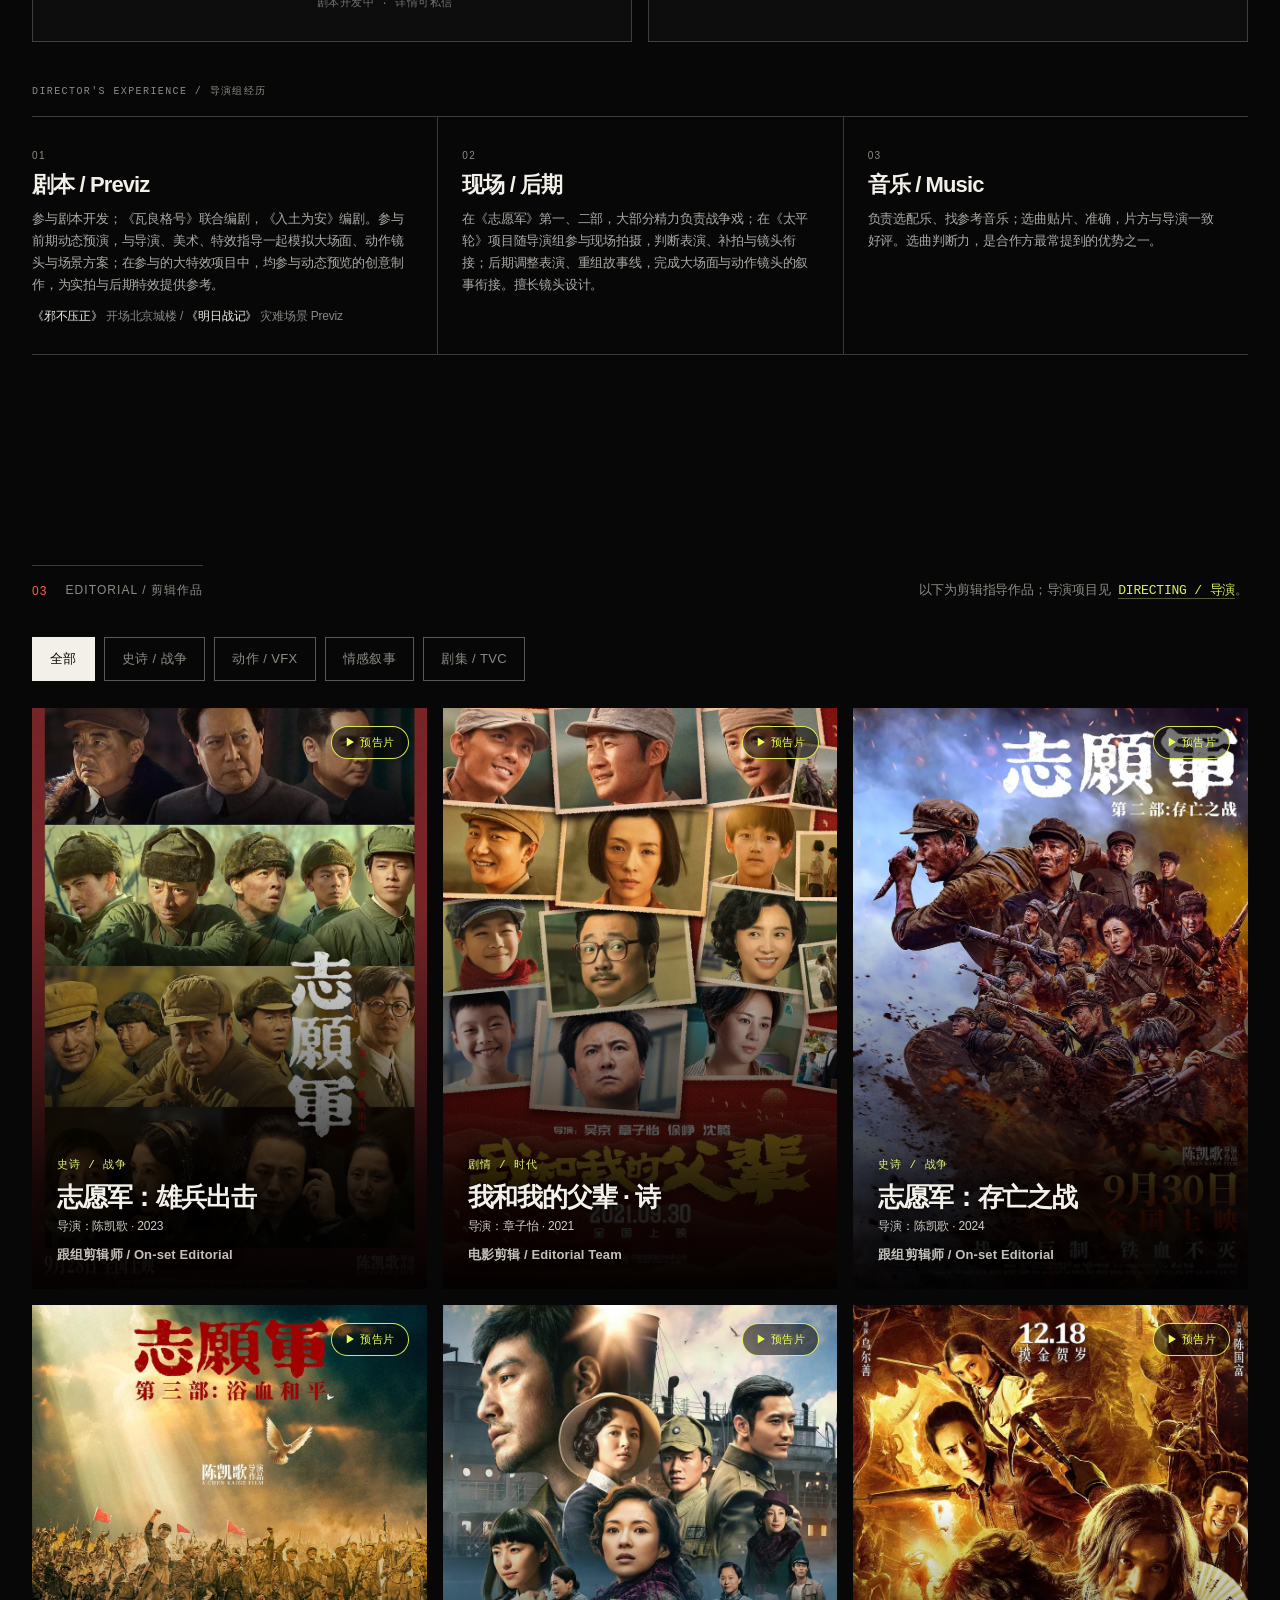
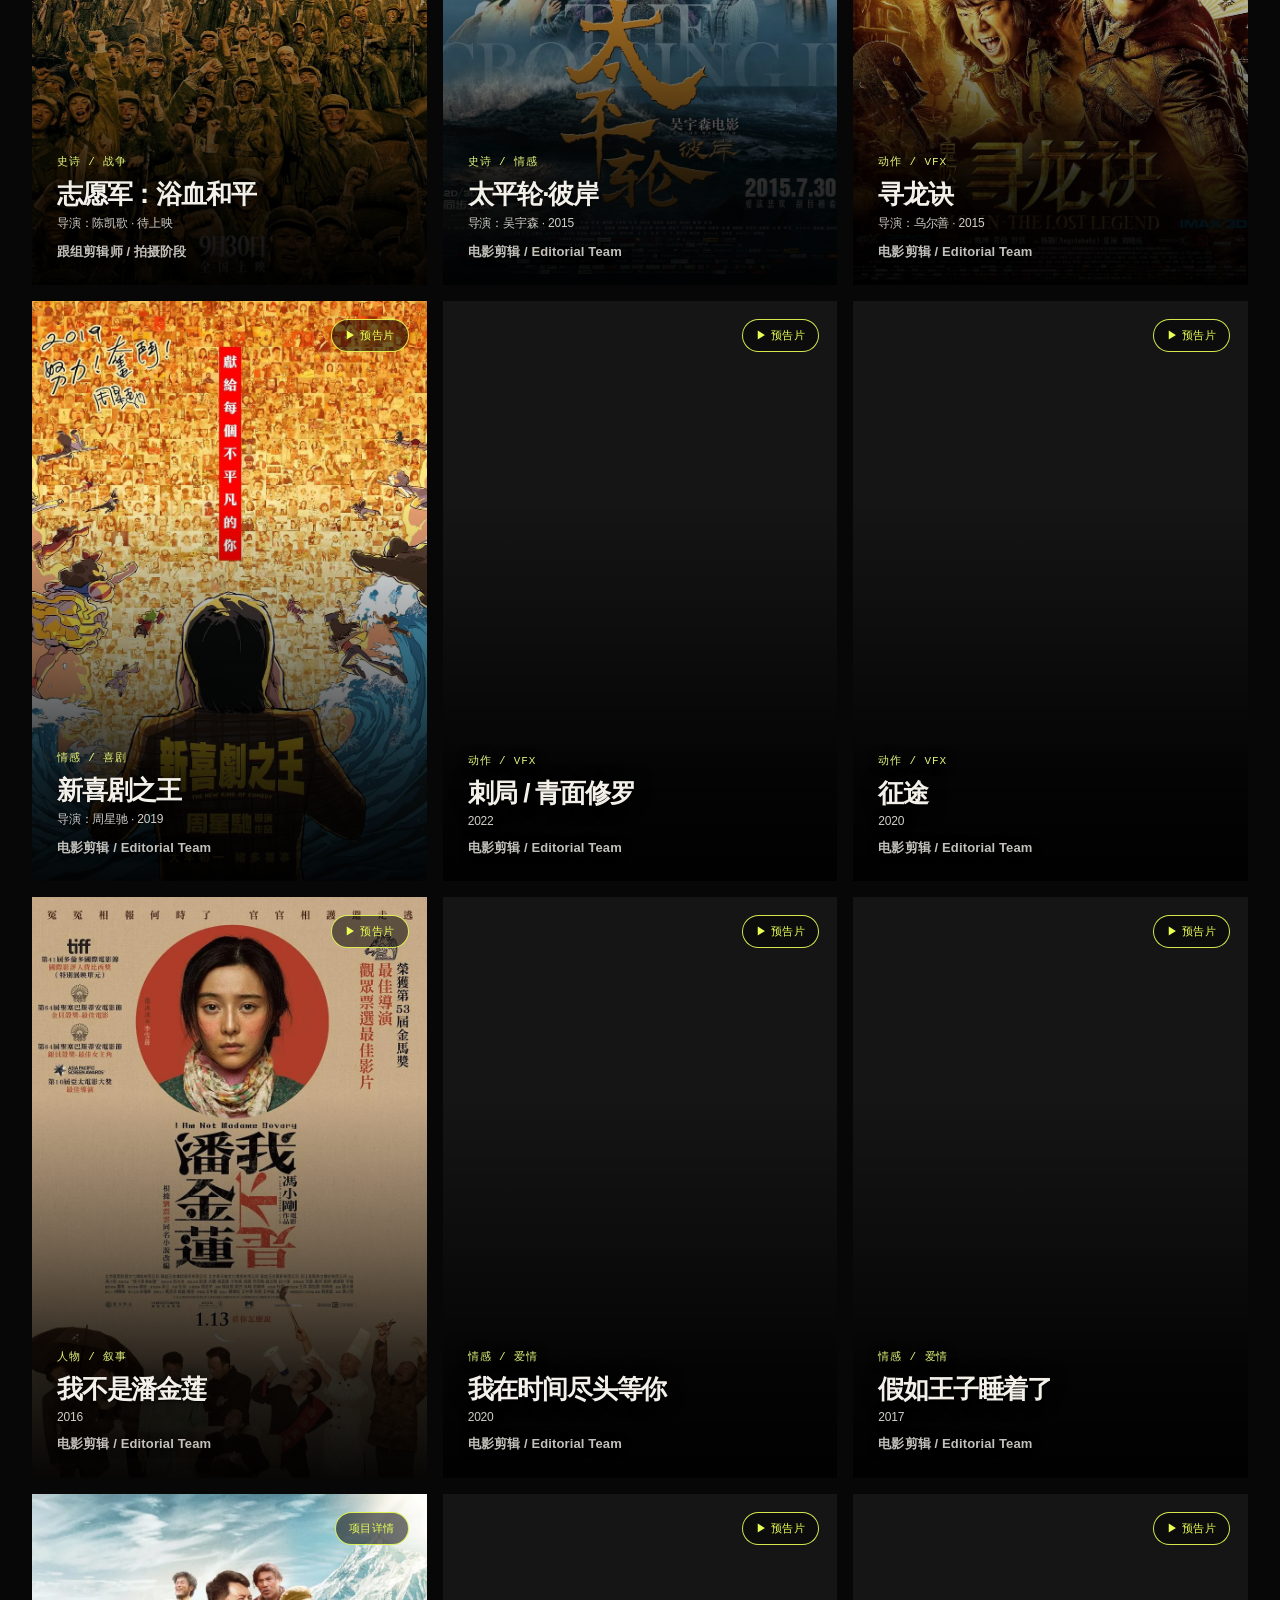
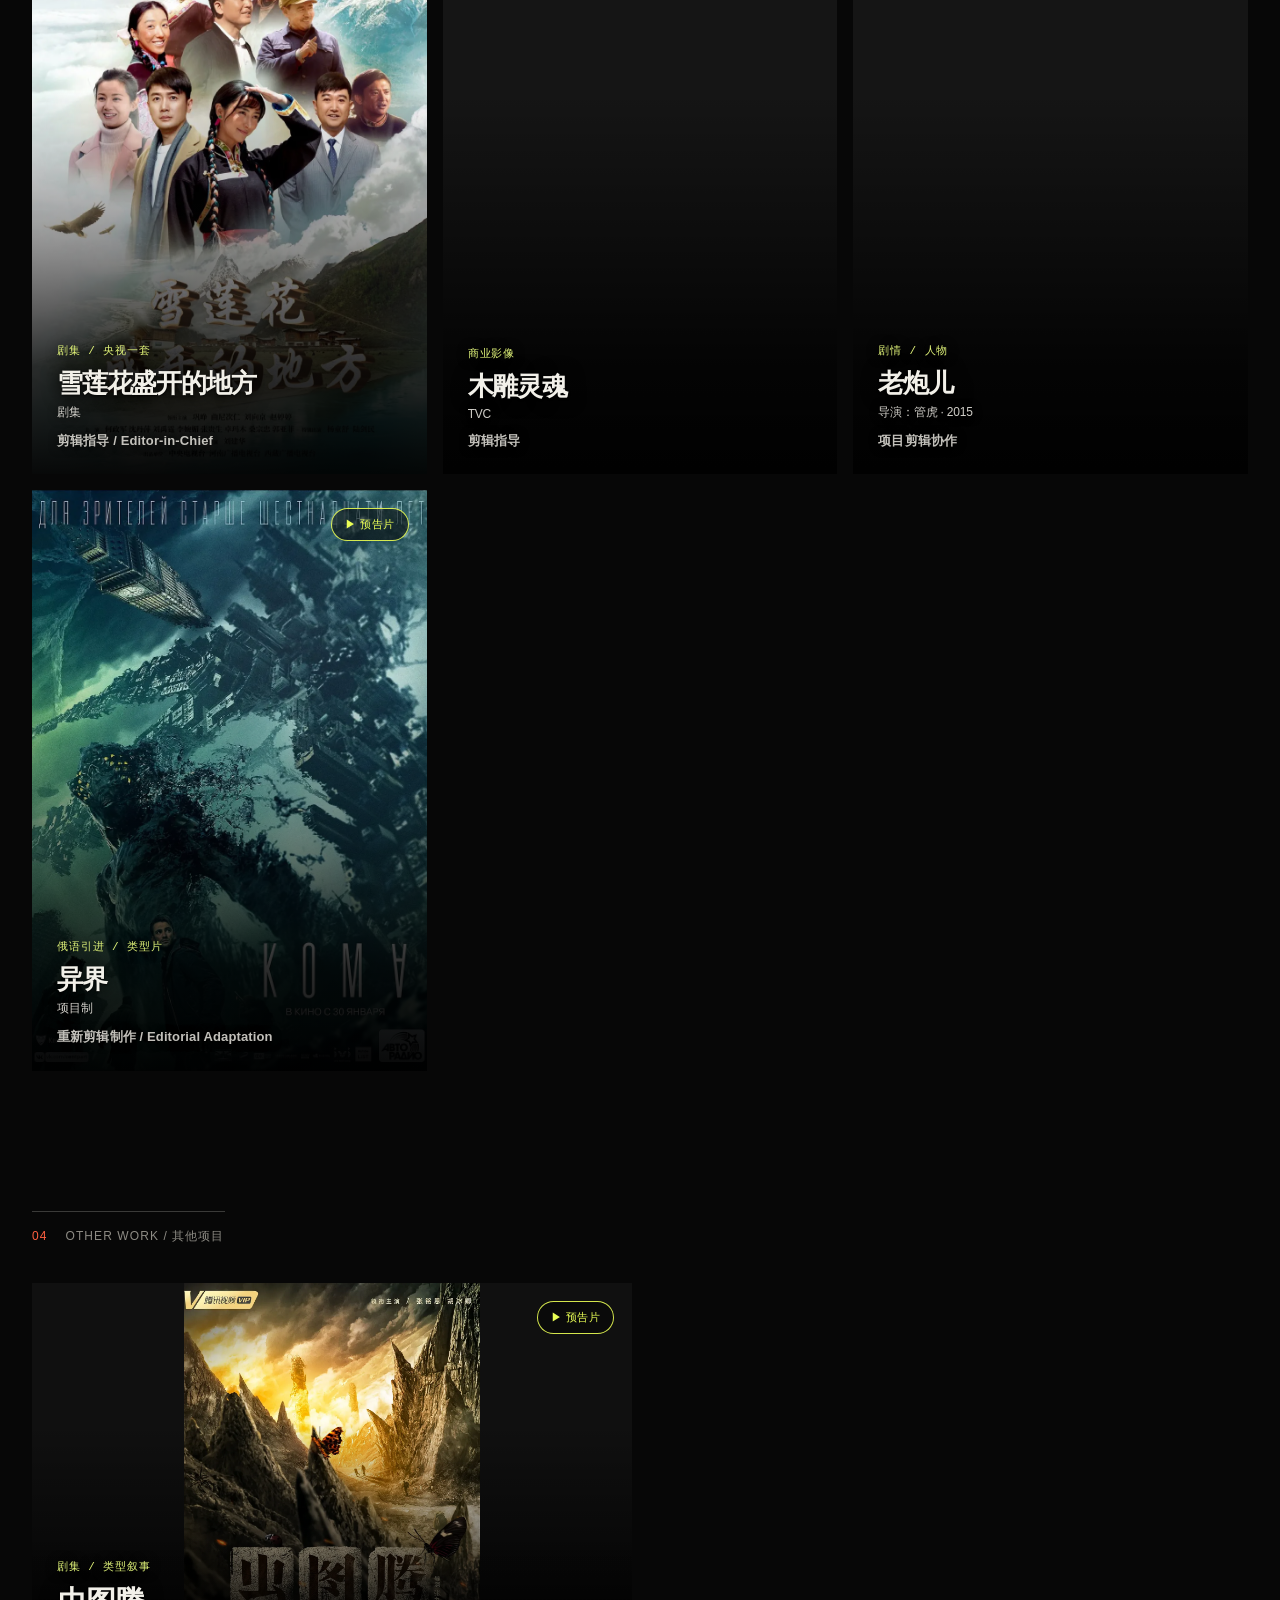
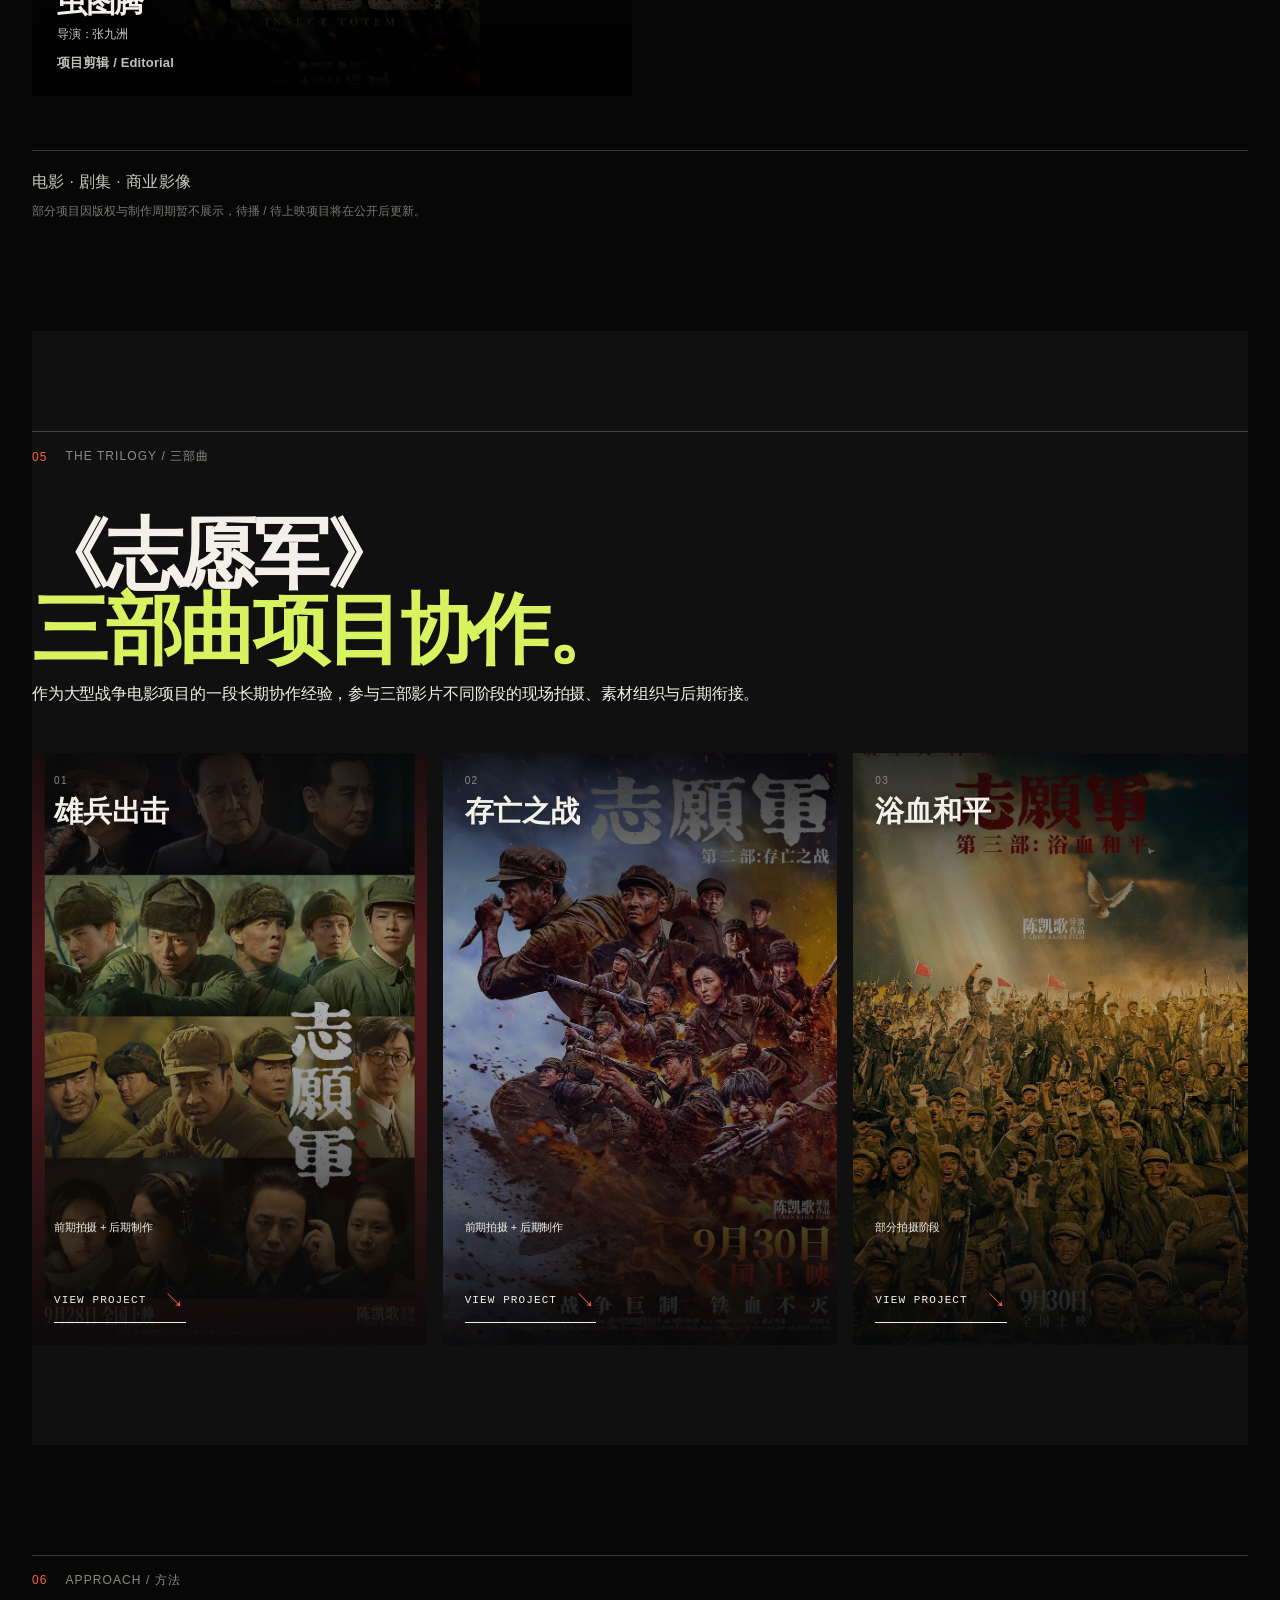
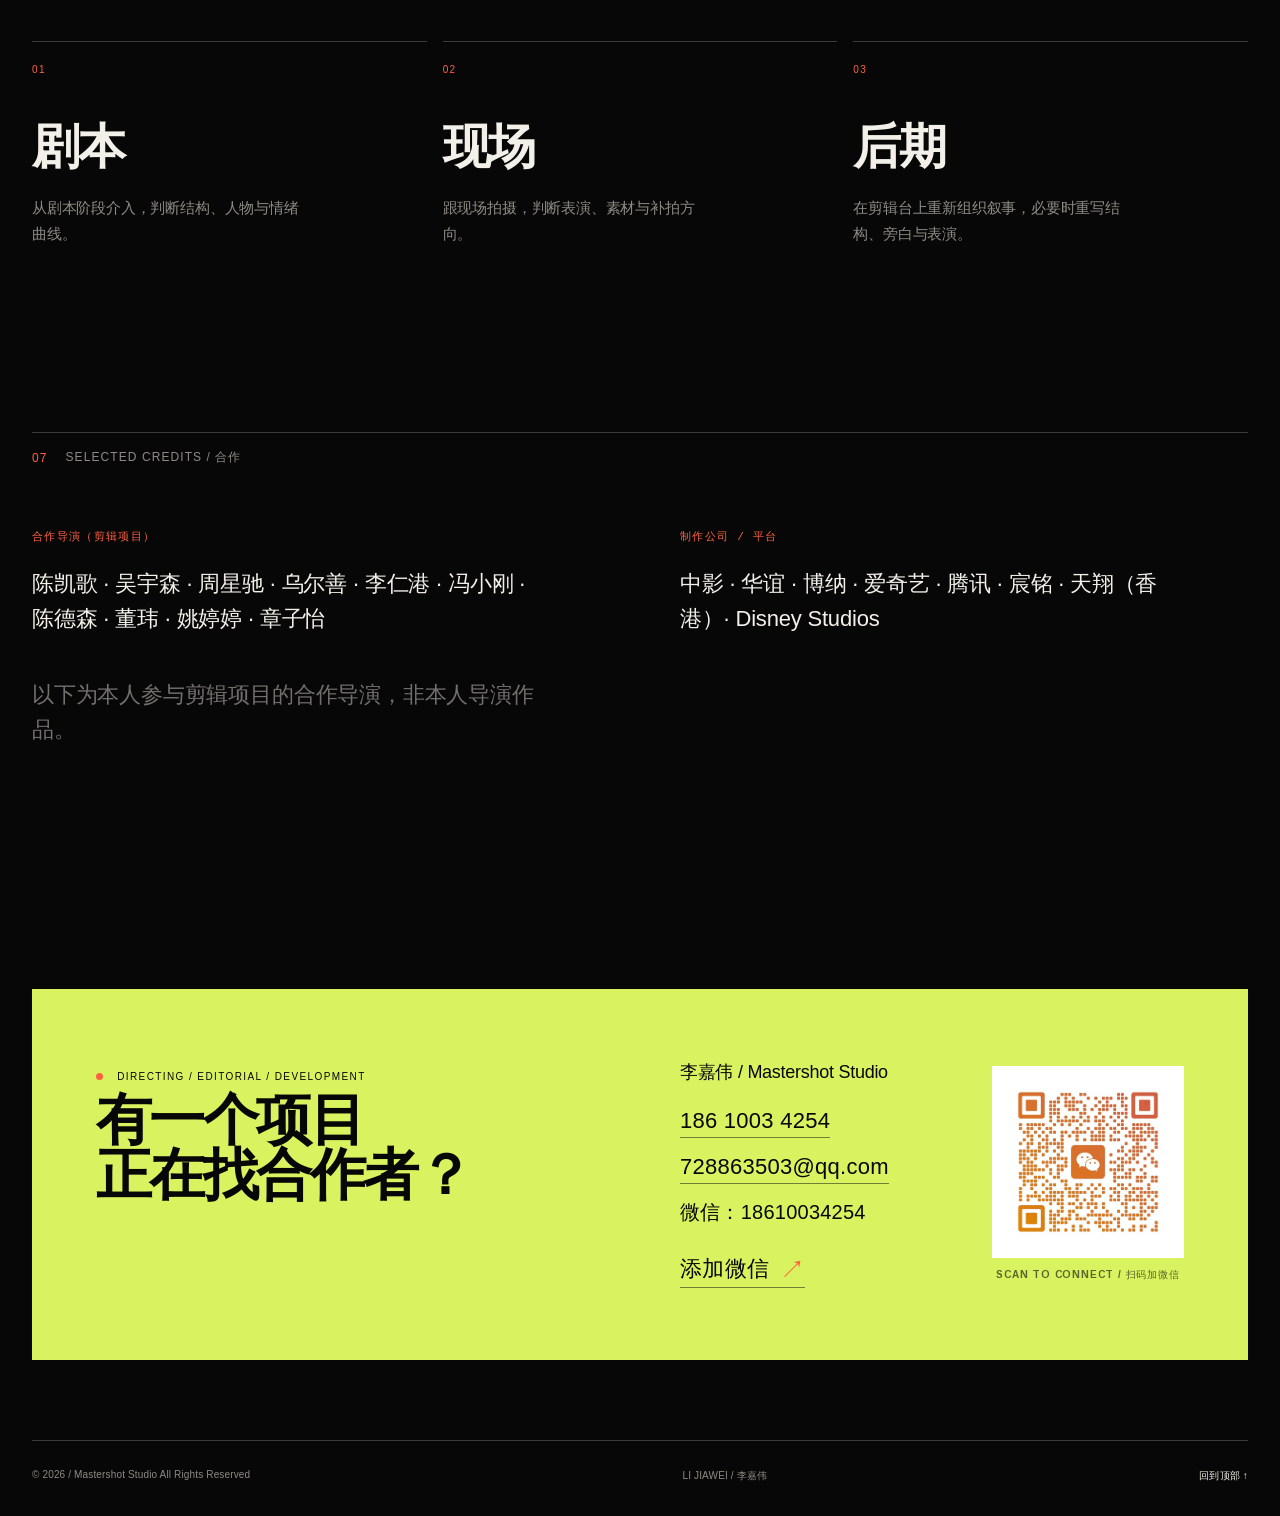
==== commit f23c79b8: "Add horizontal working archive with new on-set photos" ====
--- a/index.html
+++ b/index.html
@@ -25,9 +25,9 @@
     <link rel="preload" as="image" href="assets/opt/img-003.webp" />
     <link rel="preload" as="image" href="assets/opt/img-004.webp" />
     <link rel="preload" href="assets/fonts/arimo-latin-700.woff2" as="font" type="font/woff2" crossorigin />
-    <link rel="stylesheet" href="styles.css?v=20261021-1900" />
-    <link rel="stylesheet" href="blur.css?v=20261021-1900" />
-    <link rel="stylesheet" href="fixes.css?v=20261021-1900" />
+    <link rel="stylesheet" href="styles.css?v=20261021-2000" />
+    <link rel="stylesheet" href="blur.css?v=20261021-2000" />
+    <link rel="stylesheet" href="fixes.css?v=20261021-2000" />
   </head>
   <body class="splash-lock">
     <div class="page-progress" aria-hidden="true"><span id="page-progress-bar"></span></div>
@@ -100,7 +100,17 @@
             <div class="stat-row"><div><strong>16</strong><span>电影与剧集项目</span></div><div><strong>双语</strong><span>跨地区制作协作</span></div><div><strong>01</strong><span>电影叙事与导演开发</span></div></div>
           </div>
         </div>
-        <div class="intro-gallery" aria-label="李嘉伟工作现场与创作记录">
+        <div class="gallery-head">
+          <span class="gallery-label">WORKING ARCHIVE / 工作现场</span>
+          <div class="gallery-nav" aria-label="工作照切换">
+            <button class="gallery-btn" id="gallery-prev" type="button" aria-label="上一张工作照" aria-controls="intro-gallery" disabled>←</button>
+            <button class="gallery-btn" id="gallery-next" type="button" aria-label="下一张工作照" aria-controls="intro-gallery">→</button>
+          </div>
+        </div>
+        <div class="intro-gallery" id="intro-gallery" aria-label="李嘉伟工作现场与创作记录">
+          <figure><img src="assets/opt/gallery-onsite.webp" alt="李嘉伟在拍摄现场与导演组一起看笔记本电脑" loading="lazy"><figcaption>ON SET / 导演组现场</figcaption></figure>
+          <figure><img src="assets/opt/gallery-set.webp" alt="黄昏下的蓝幕外景、摇臂与现场工作人员" loading="lazy"><figcaption>ON SET / 大场面拍摄</figcaption></figure>
+          <figure><img src="assets/opt/gallery-screening.webp" alt="后期审片室中的投影幕与工作台" loading="lazy"><figcaption>POST / 后期审片</figcaption></figure>
           <figure><img src="assets/opt/img-007.webp" alt="剪辑工作现场" loading="lazy"><figcaption>EDITORIAL / 剪辑现场</figcaption></figure>
           <figure><img src="assets/opt/img-008.webp" alt="团队工作记录" loading="lazy"><figcaption>COLLABORATION / 团队协作</figcaption></figure>
           <figure><img src="assets/opt/img-009.webp" alt="个人创作记录" loading="lazy"><figcaption>PROCESS / 创作记录</figcaption></figure>
@@ -243,7 +253,7 @@
       <button class="trailer-modal-arrow trailer-modal-next" id="trailer-modal-next" type="button" aria-label="下一个项目">›</button>
       <div class="trailer-modal-caption"><span id="trailer-modal-title"></span><span id="trailer-modal-meta"></span></div>
     </section>
-    <script src="content.js?v=20261021-1900"></script>
-    <script src="script.js?v=20261021-1900"></script>
+    <script src="content.js?v=20261021-2000"></script>
+    <script src="script.js?v=20261021-2000"></script>
   </body>
 </html>
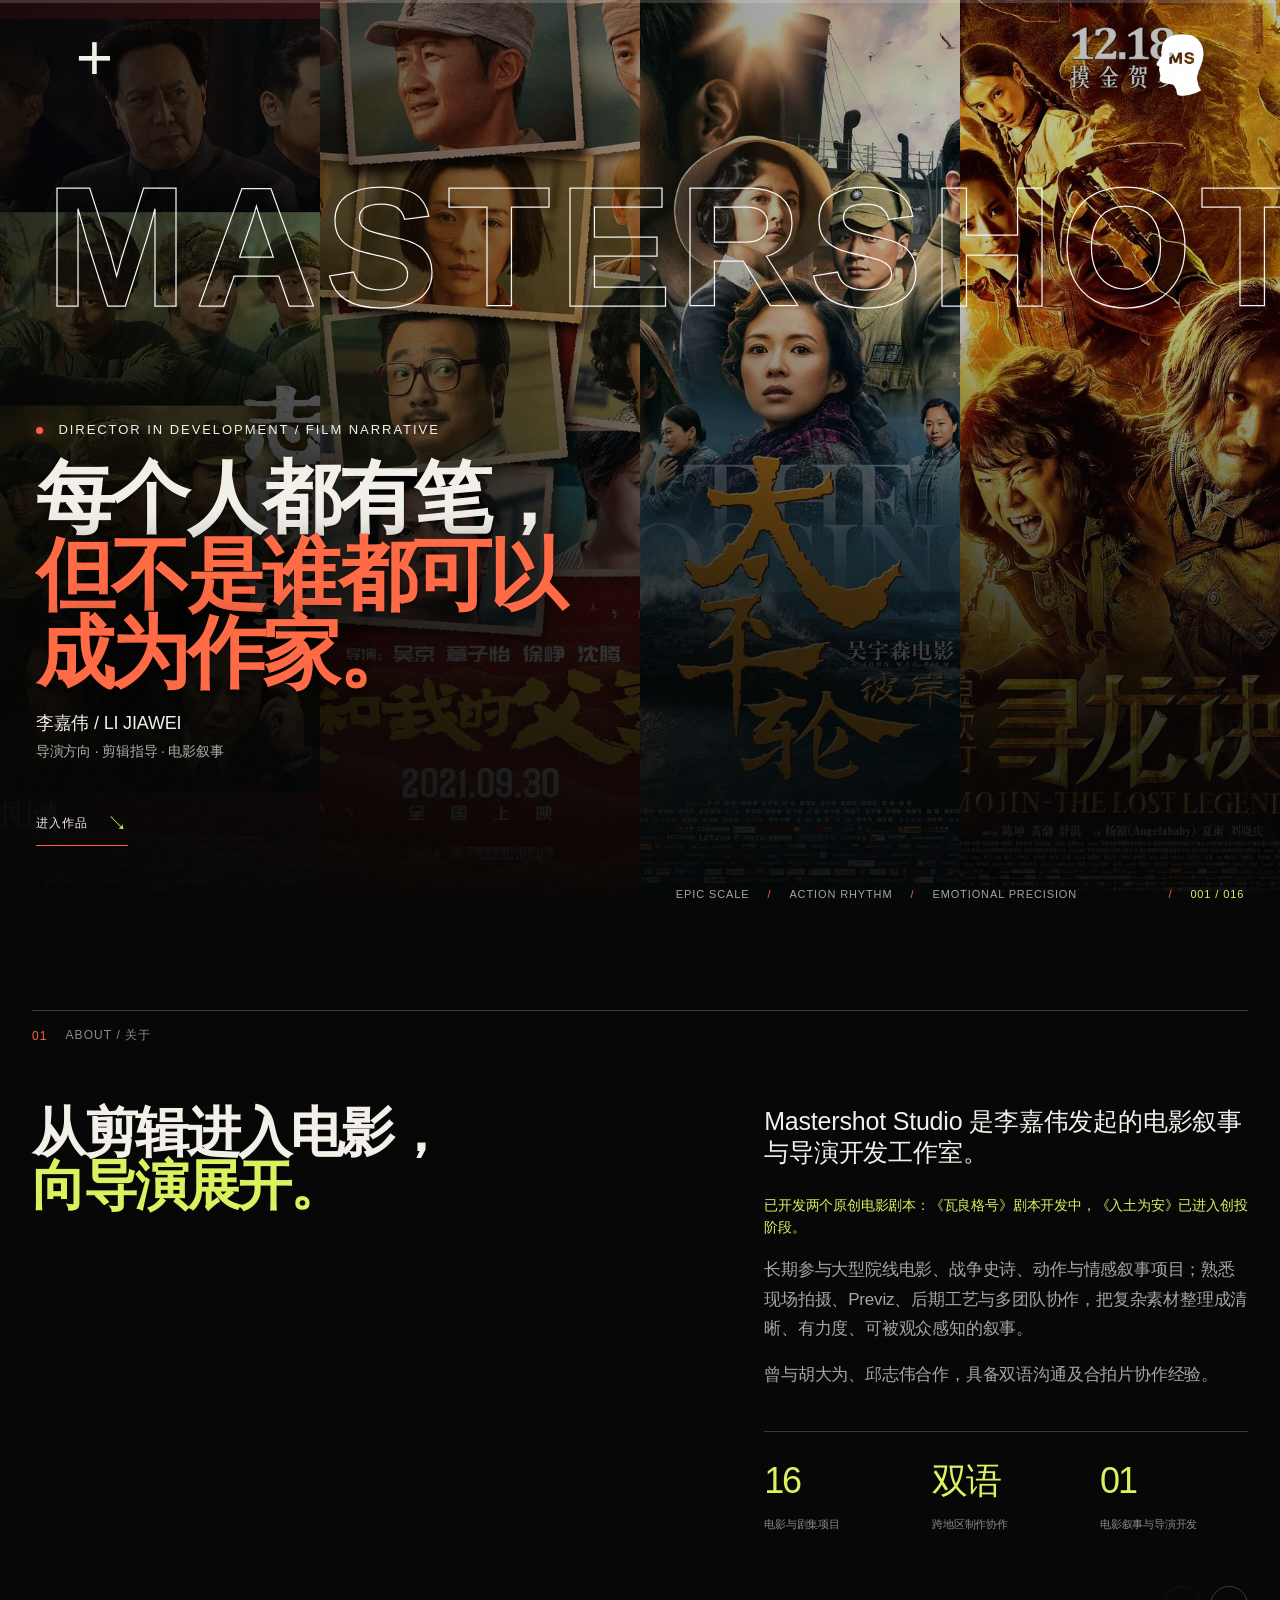
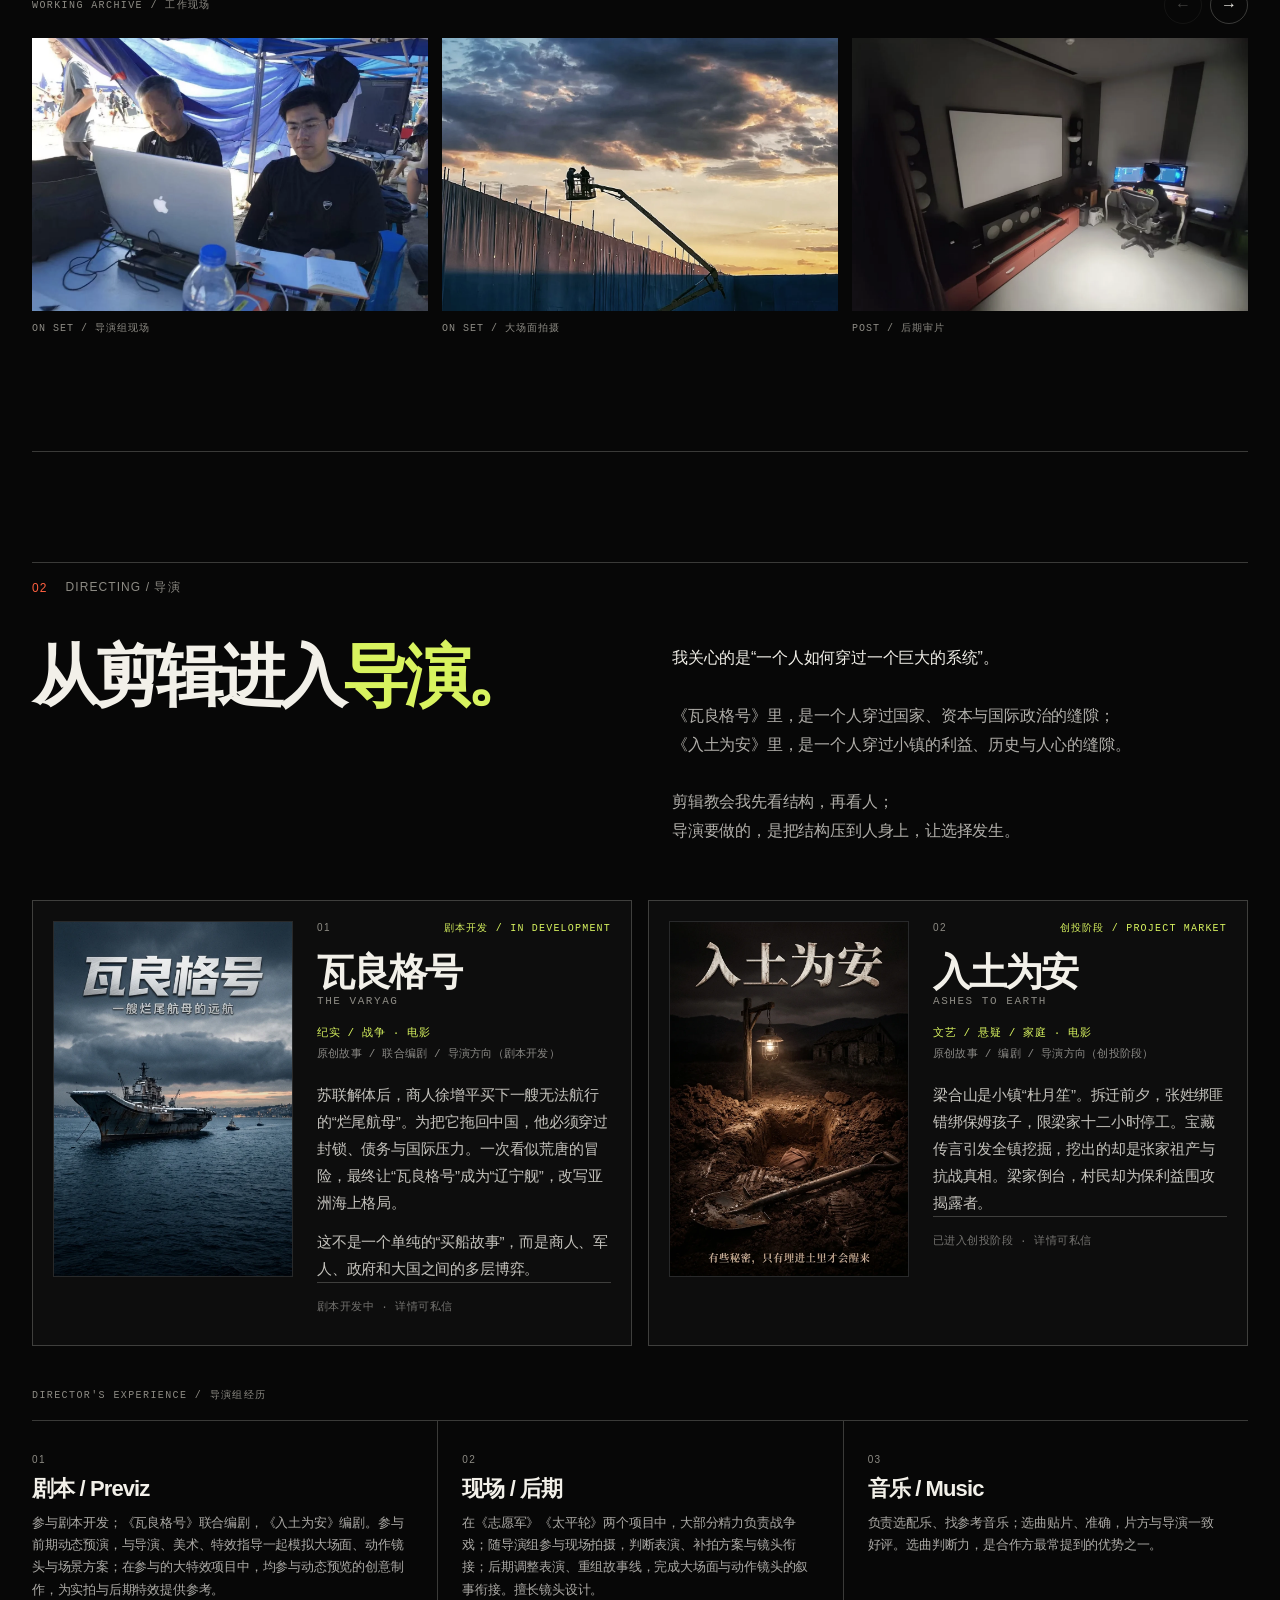
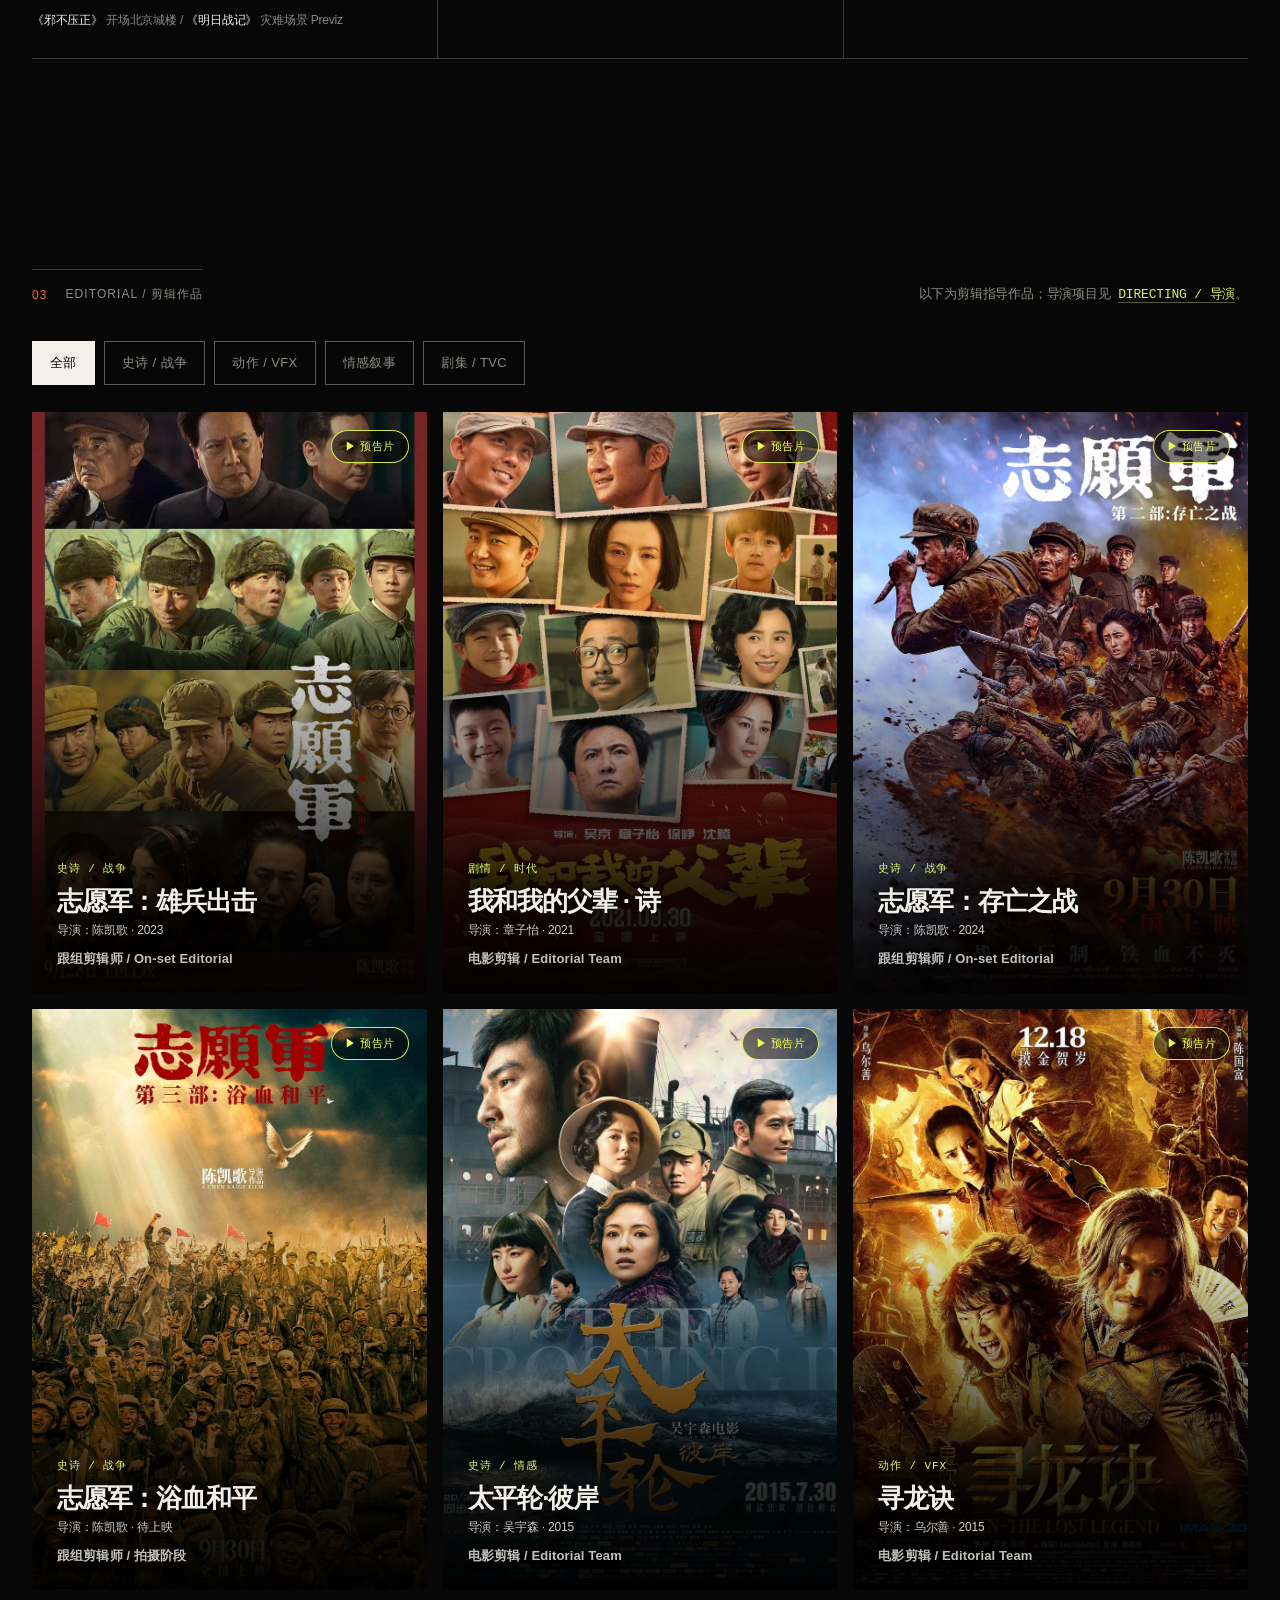
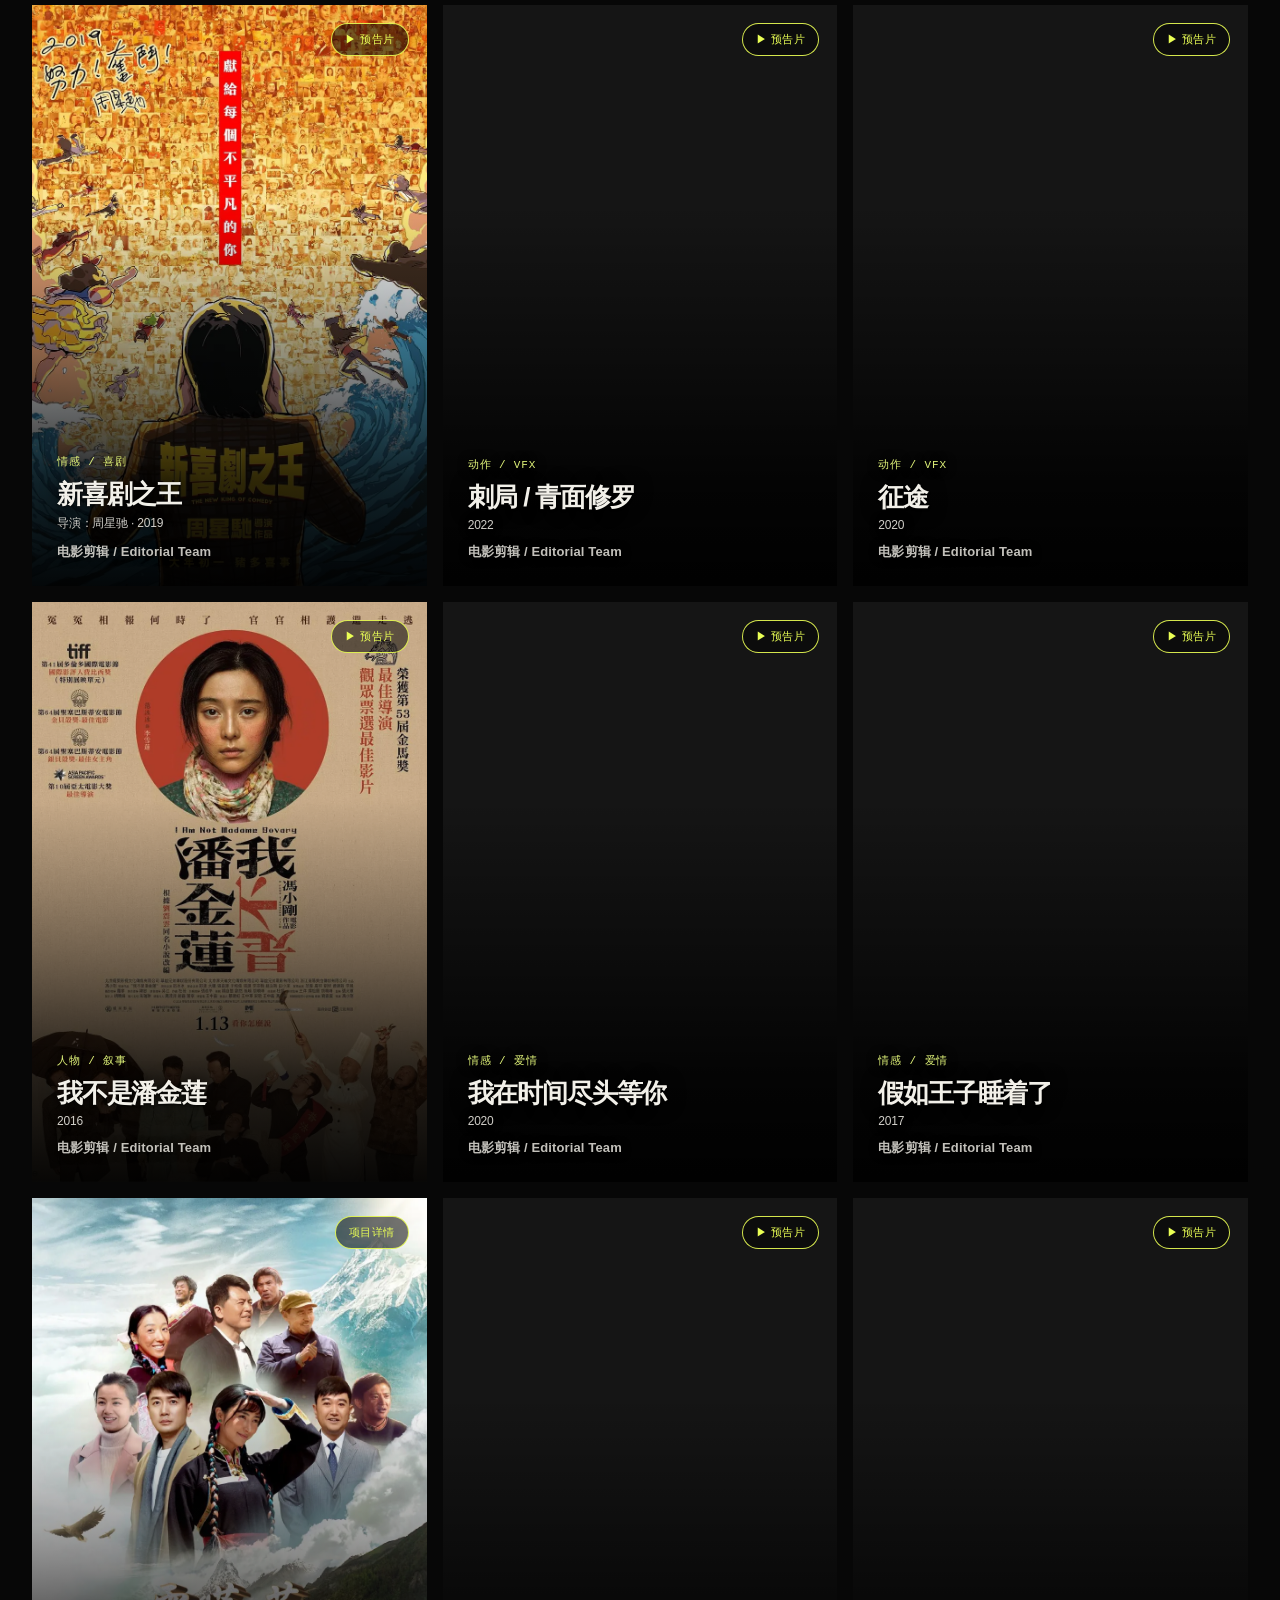
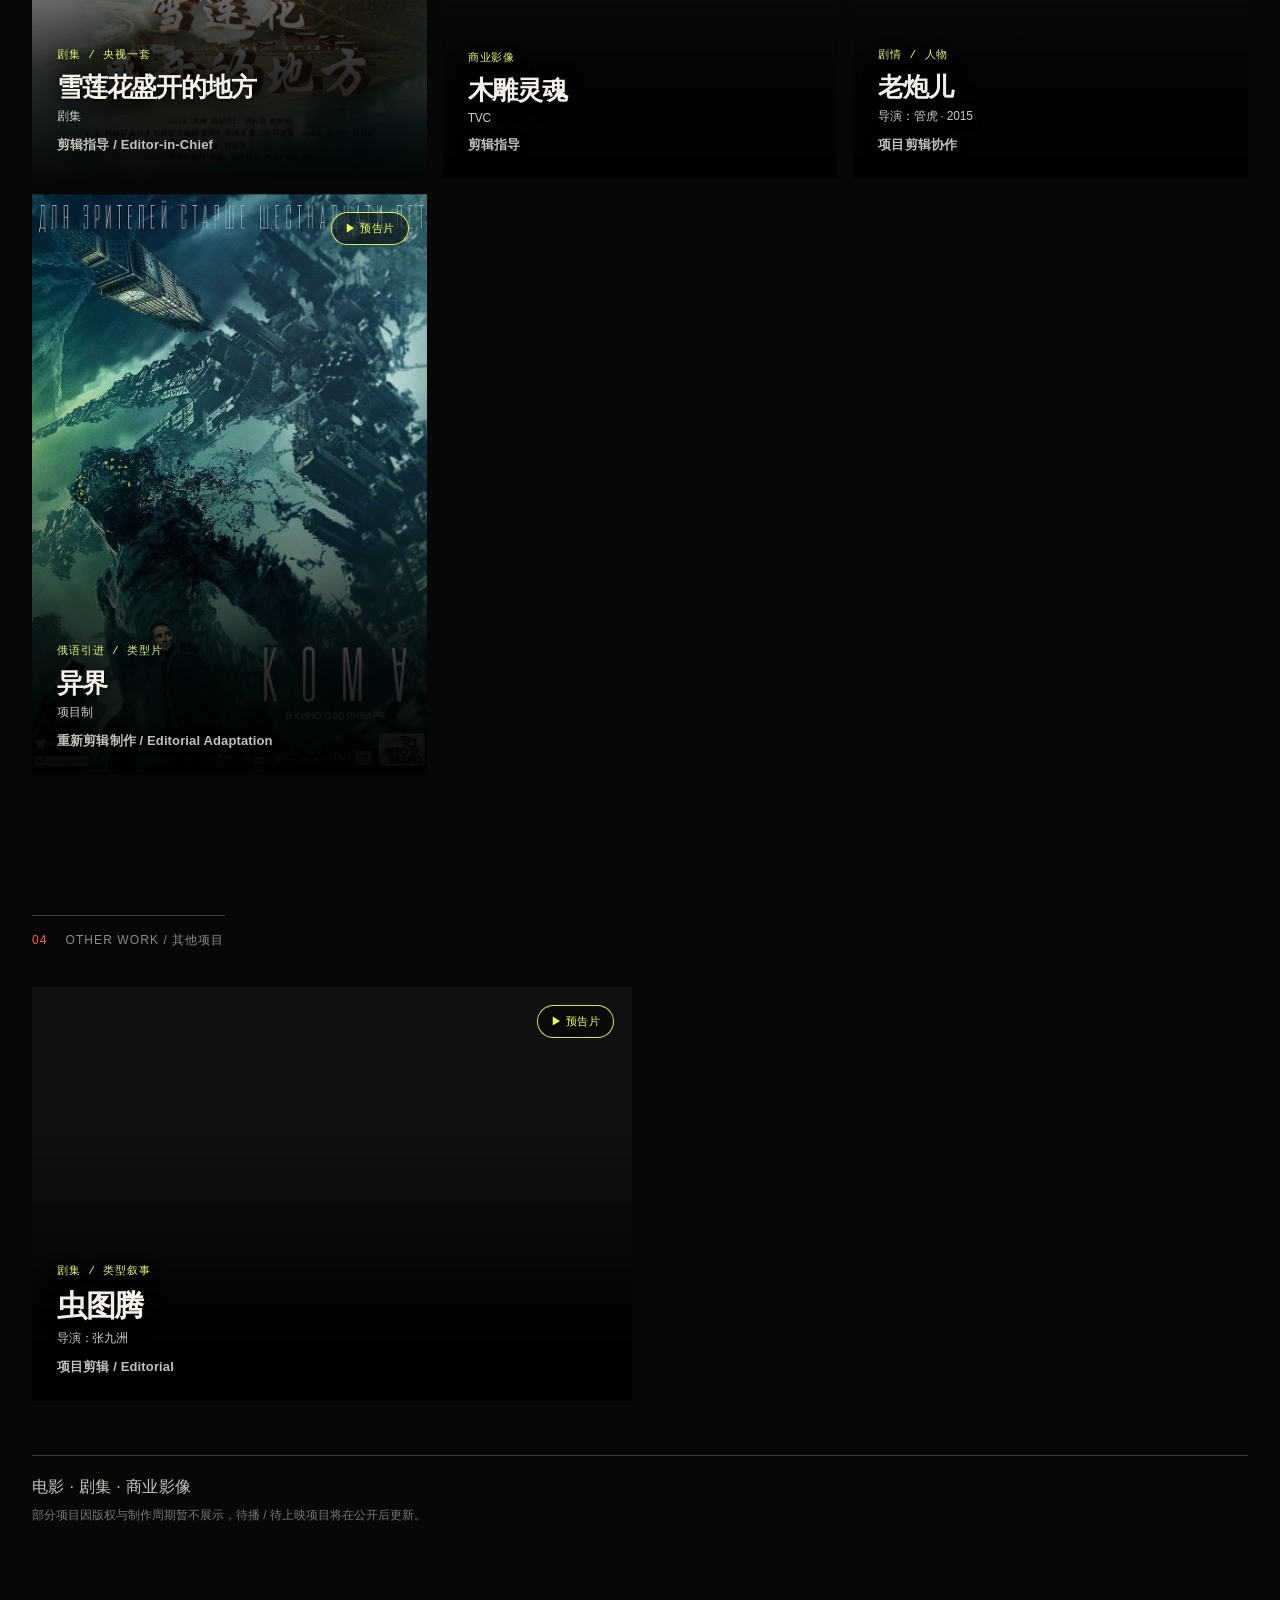
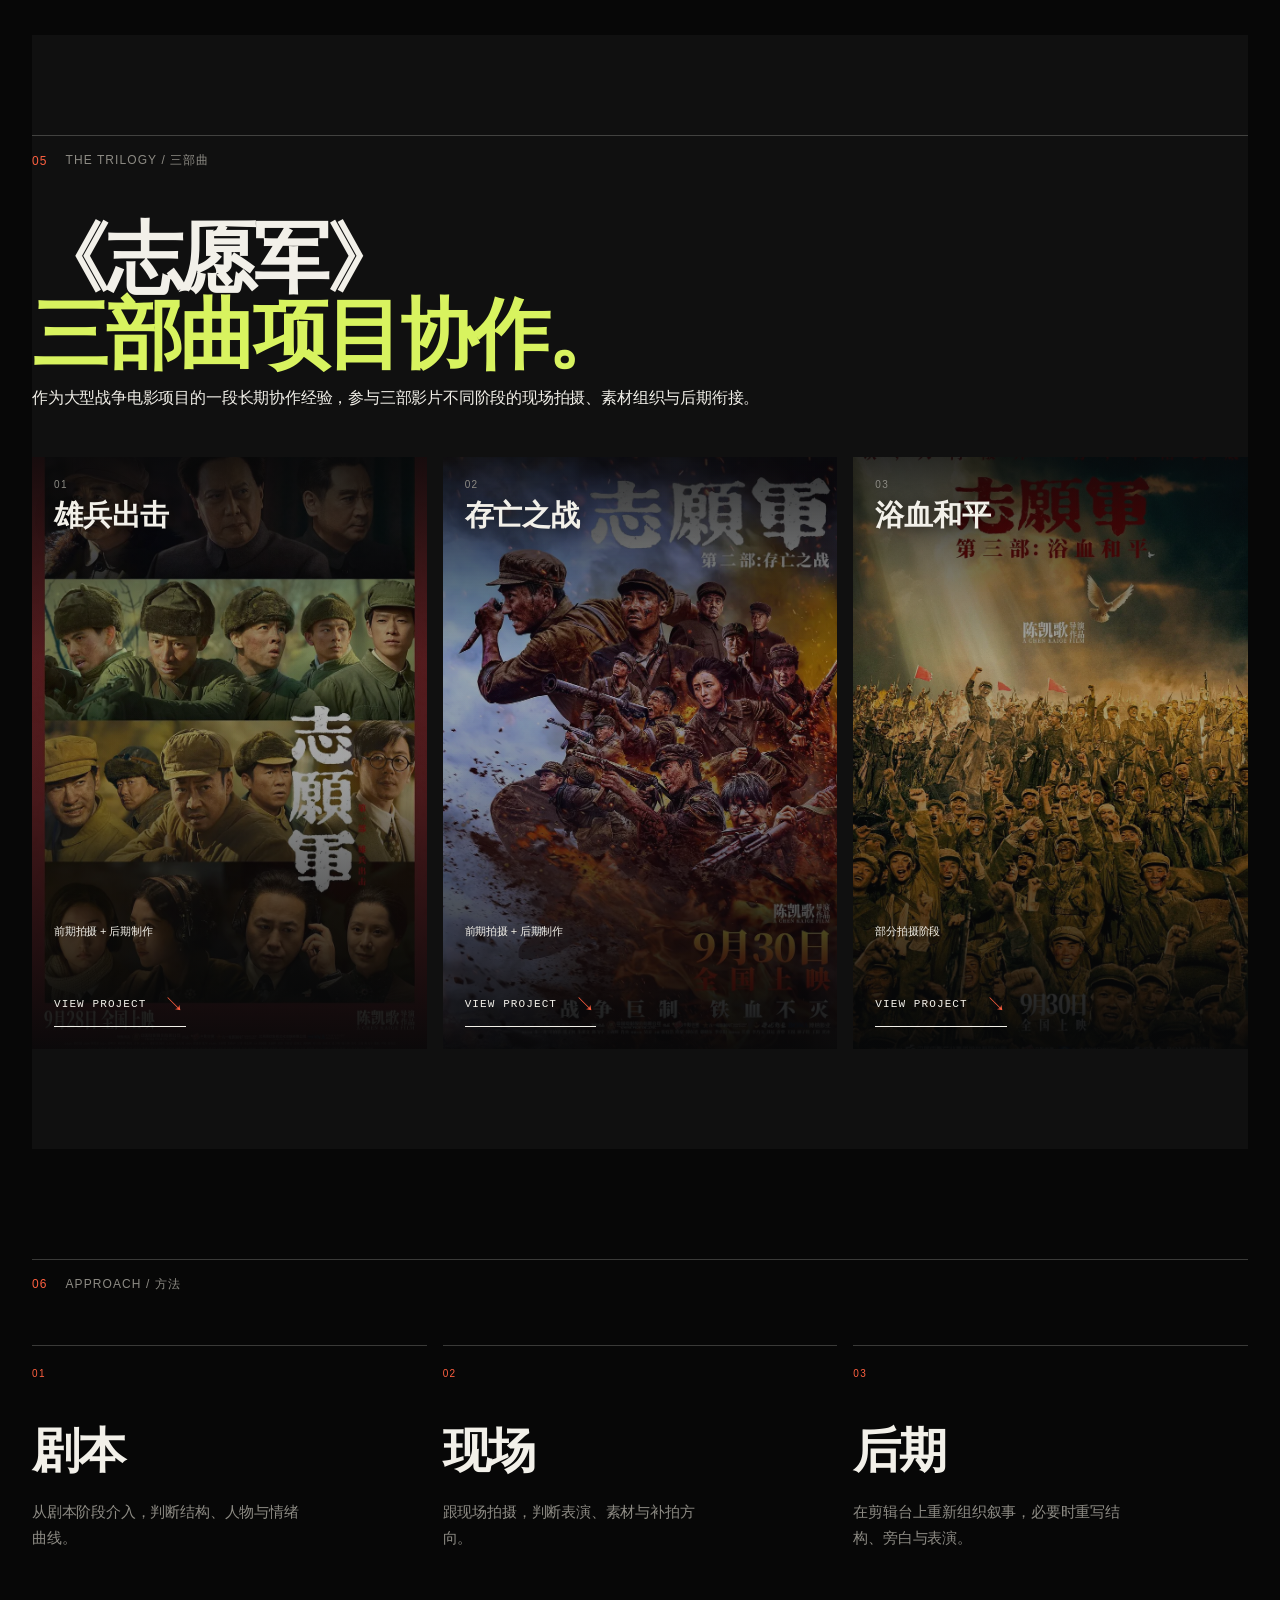
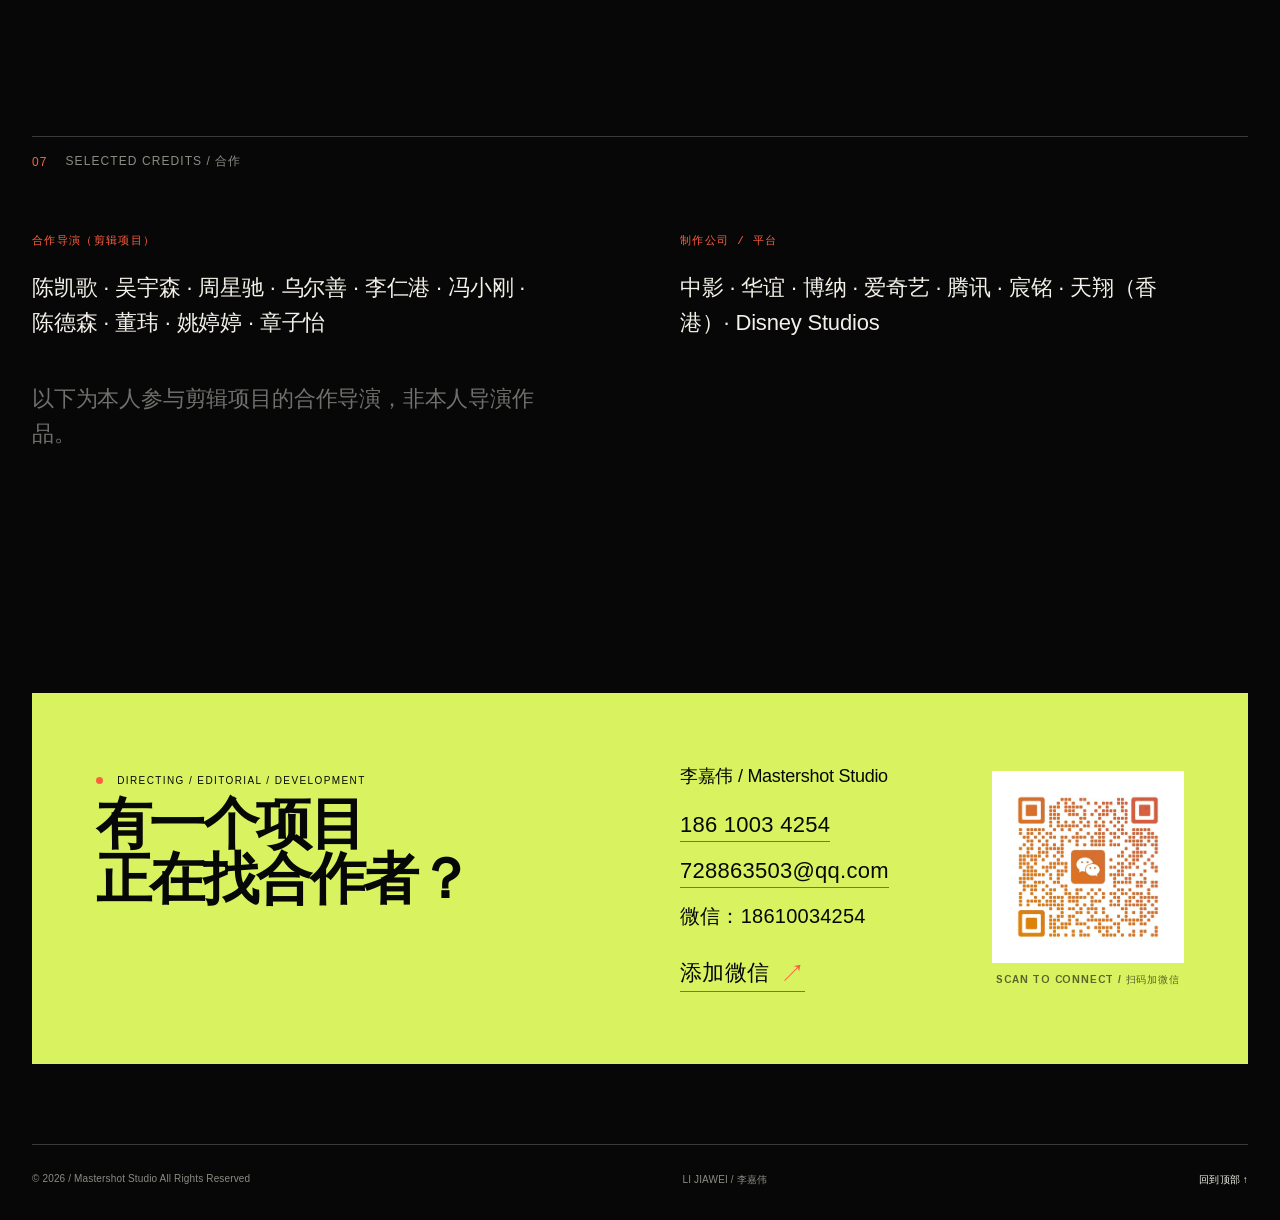
==== commit efdb10d0: "Polish war-scene on-set sentence" ====
--- a/index.html
+++ b/index.html
@@ -25,9 +25,9 @@
     <link rel="preload" as="image" href="assets/opt/img-003.webp" />
     <link rel="preload" as="image" href="assets/opt/img-004.webp" />
     <link rel="preload" href="assets/fonts/arimo-latin-700.woff2" as="font" type="font/woff2" crossorigin />
-    <link rel="stylesheet" href="styles.css?v=20261021-2000" />
-    <link rel="stylesheet" href="blur.css?v=20261021-2000" />
-    <link rel="stylesheet" href="fixes.css?v=20261021-2000" />
+    <link rel="stylesheet" href="styles.css?v=20261021-2100" />
+    <link rel="stylesheet" href="blur.css?v=20261021-2100" />
+    <link rel="stylesheet" href="fixes.css?v=20261021-2100" />
   </head>
   <body class="splash-lock">
     <div class="page-progress" aria-hidden="true"><span id="page-progress-bar"></span></div>
@@ -169,7 +169,7 @@
           <div>
             <span class="card-no">02</span>
             <h3>现场 / 后期</h3>
-            <p>在《志愿军》第一、二部，大部分精力负责战争戏；在《太平轮》项目随导演组参与现场拍摄，判断表演、补拍与镜头衔接；后期调整表演、重组故事线，完成大场面与动作镜头的叙事衔接。擅长镜头设计。</p>
+            <p>在《志愿军》《太平轮》两个项目中，大部分精力负责战争戏；随导演组参与现场拍摄，判断表演、补拍方案与镜头衔接；后期调整表演、重组故事线，完成大场面与动作镜头的叙事衔接。擅长镜头设计。</p>
           </div>
           <div>
             <span class="card-no">03</span>
@@ -253,7 +253,7 @@
       <button class="trailer-modal-arrow trailer-modal-next" id="trailer-modal-next" type="button" aria-label="下一个项目">›</button>
       <div class="trailer-modal-caption"><span id="trailer-modal-title"></span><span id="trailer-modal-meta"></span></div>
     </section>
-    <script src="content.js?v=20261021-2000"></script>
-    <script src="script.js?v=20261021-2000"></script>
+    <script src="content.js?v=20261021-2100"></script>
+    <script src="script.js?v=20261021-2100"></script>
   </body>
 </html>
--- a/fixes.css
+++ b/fixes.css
@@ -419,3 +419,19 @@
   .directing-experience > div { padding:22px 0; }
   .directing-experience > div + div { padding-left:0; border-left:0; border-top:1px solid var(--line); }
 }
+
+/* 29. Working archive: horizontal scroll with arrow controls. */
+.gallery-head { display:flex; align-items:center; justify-content:space-between; gap:20px; margin-top:52px; }
+.gallery-label { color:var(--muted); font:10px "DM Mono",monospace; letter-spacing:.14em; text-transform:uppercase; }
+.gallery-nav { display:flex; gap:8px; }
+.gallery-btn { width:38px; height:38px; border:1px solid var(--line); border-radius:50%; background:transparent; color:var(--paper); display:grid; place-items:center; font-size:16px; line-height:1; cursor:pointer; transition:border-color .2s,color .2s,opacity .2s; }
+.gallery-btn:hover:not(:disabled) { border-color:var(--acid); color:var(--acid); }
+.gallery-btn:disabled { opacity:.25; cursor:default; }
+.intro-gallery { display:flex !important; grid-template-columns:none !important; overflow-x:auto; scroll-snap-type:x mandatory; gap:14px; margin-top:14px; padding-bottom:6px; scrollbar-width:none; -ms-overflow-style:none; }
+.intro-gallery::-webkit-scrollbar { display:none; }
+.intro-gallery figure { flex:0 0 calc((100% - 28px)/3); aspect-ratio:auto; margin:0; min-width:0; scroll-snap-align:start; }
+.intro-gallery img { width:100%; height:auto; aspect-ratio:1.45; object-fit:cover; }
+@media(max-width:800px) {
+  .gallery-head { margin-top:36px; }
+  .intro-gallery figure { flex-basis:82%; }
+}
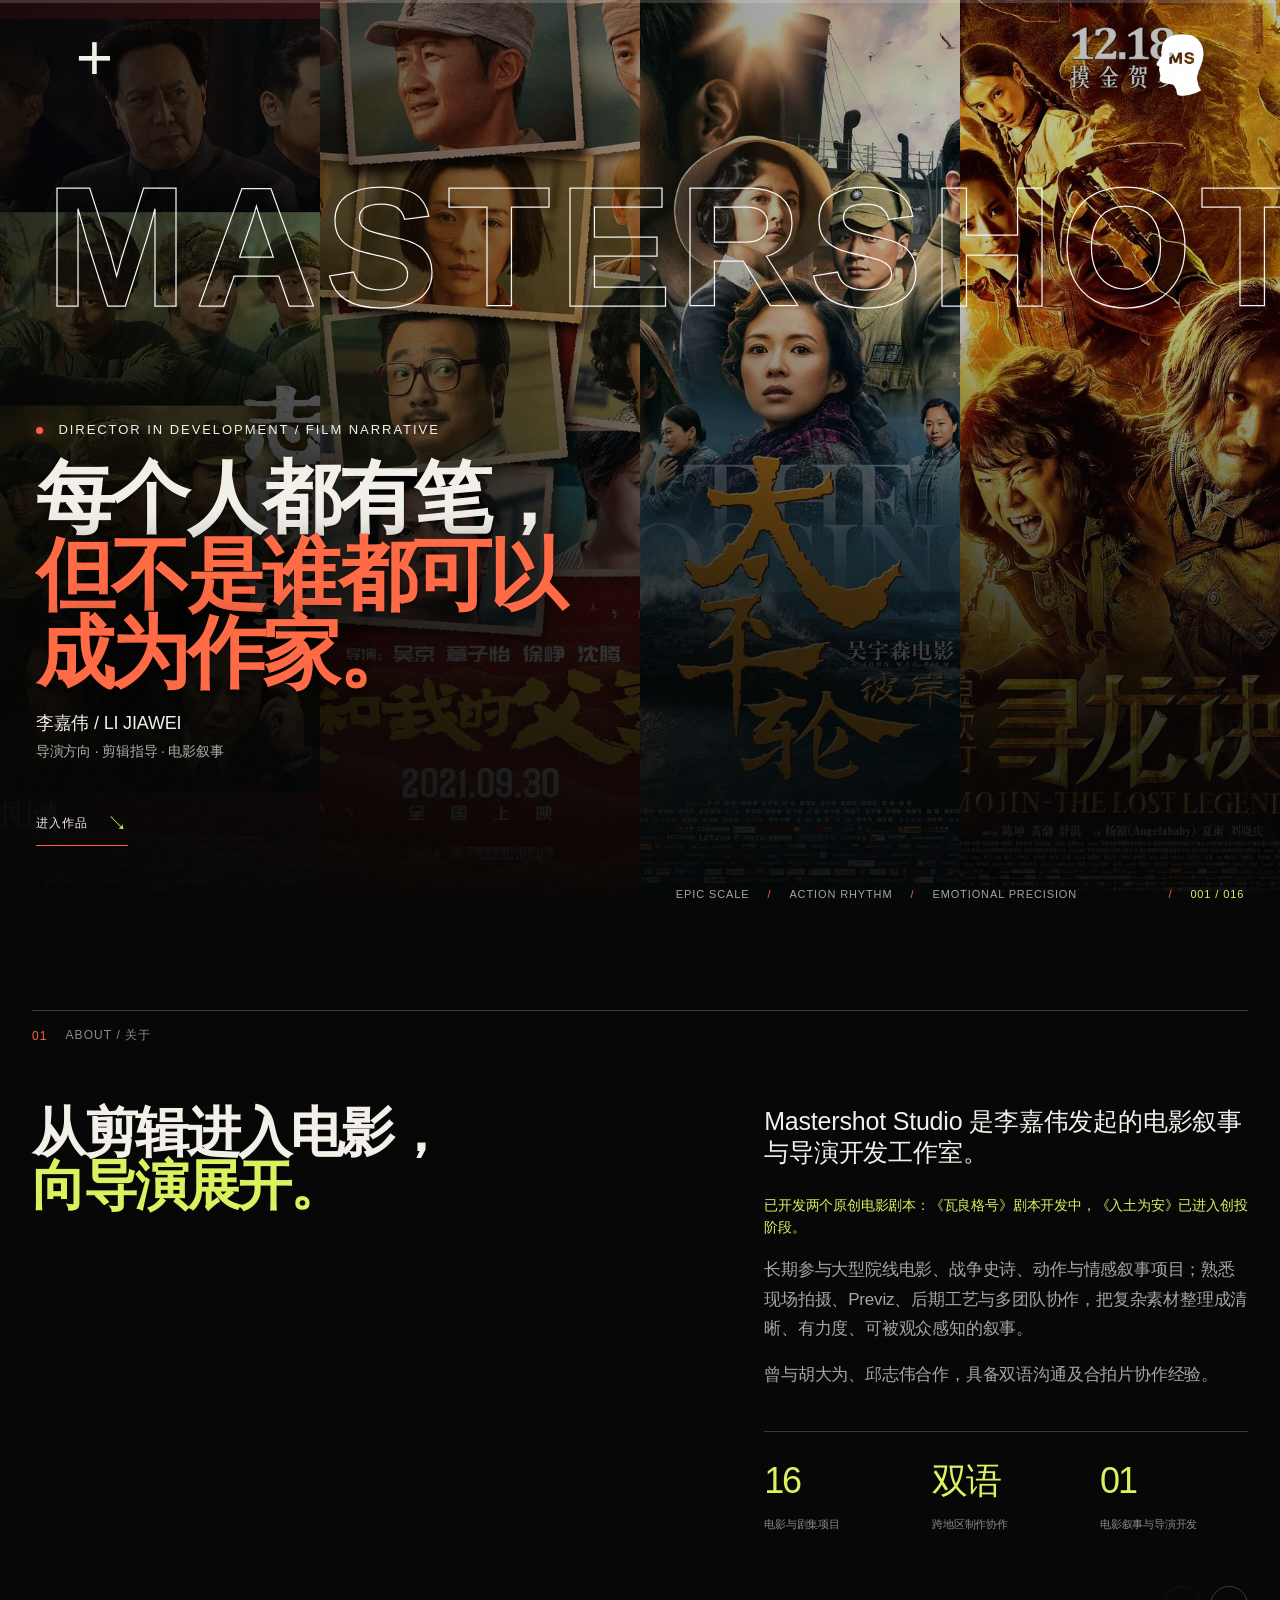
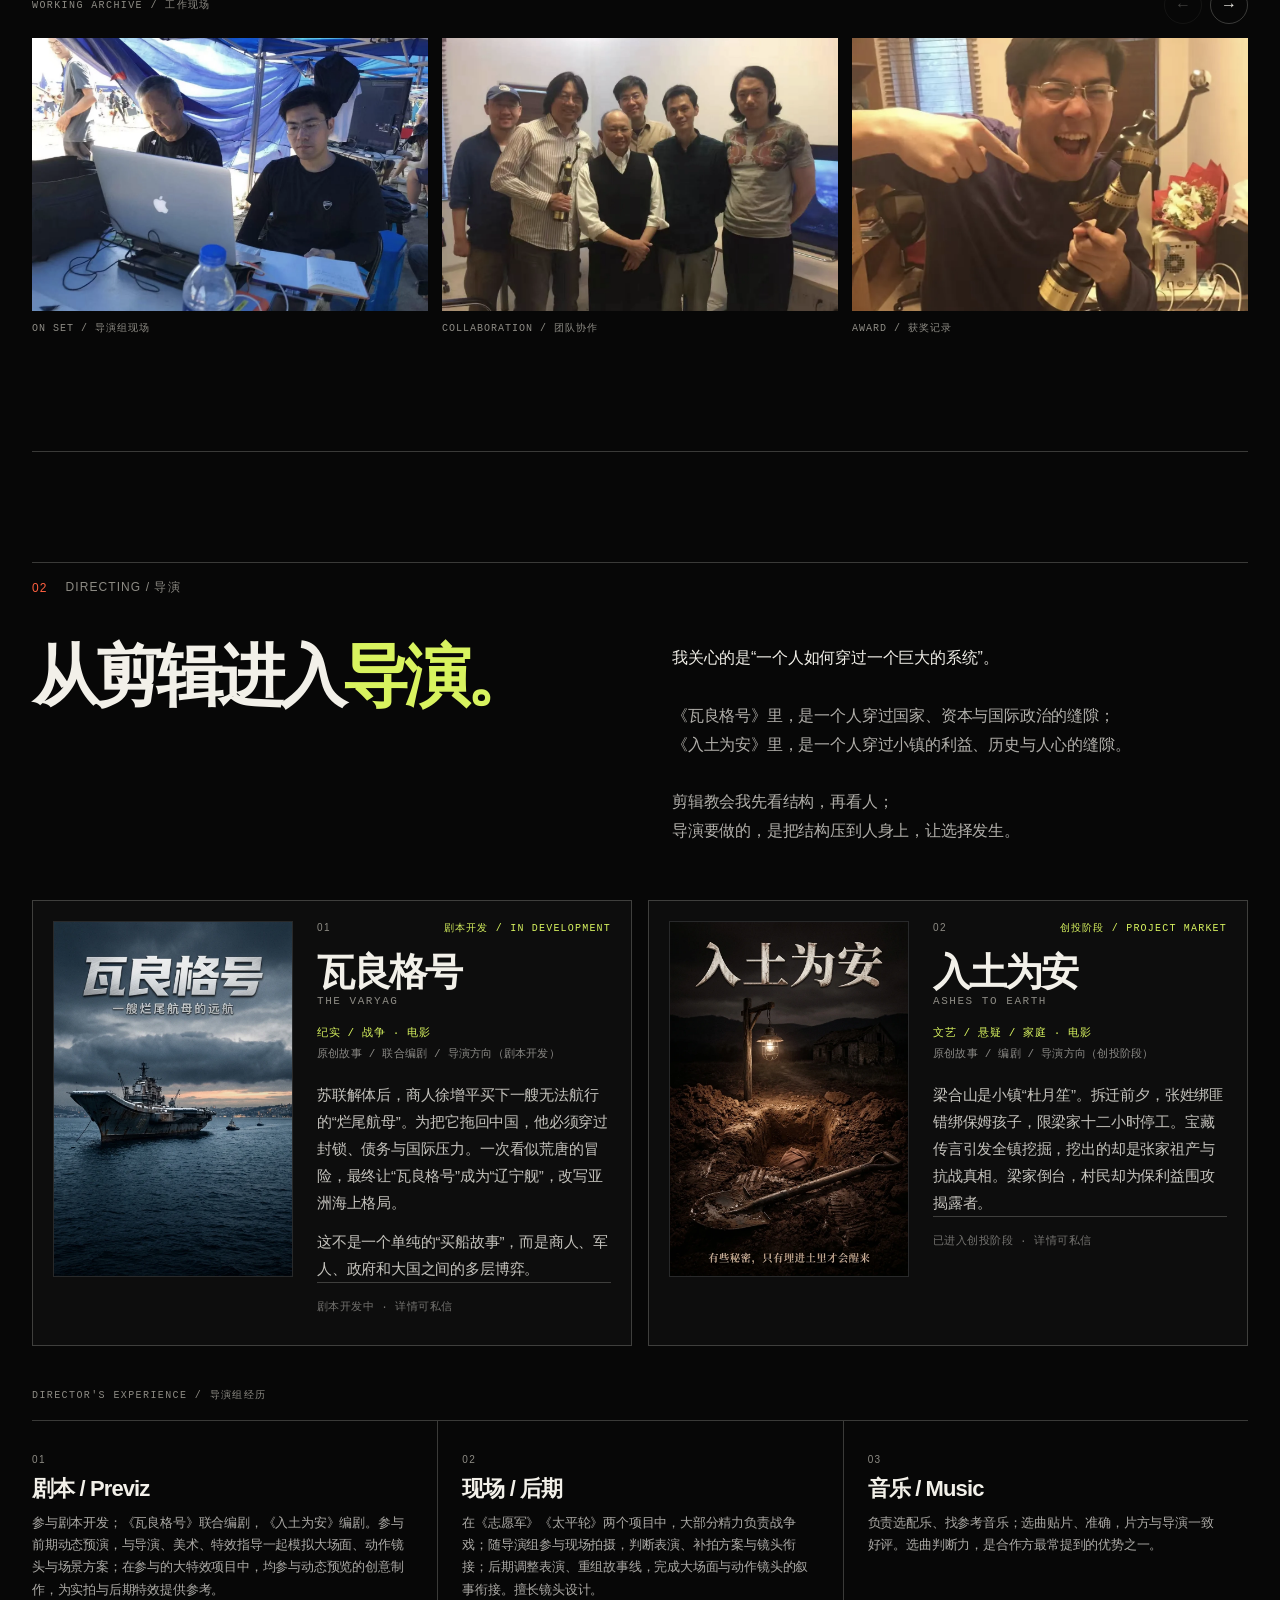
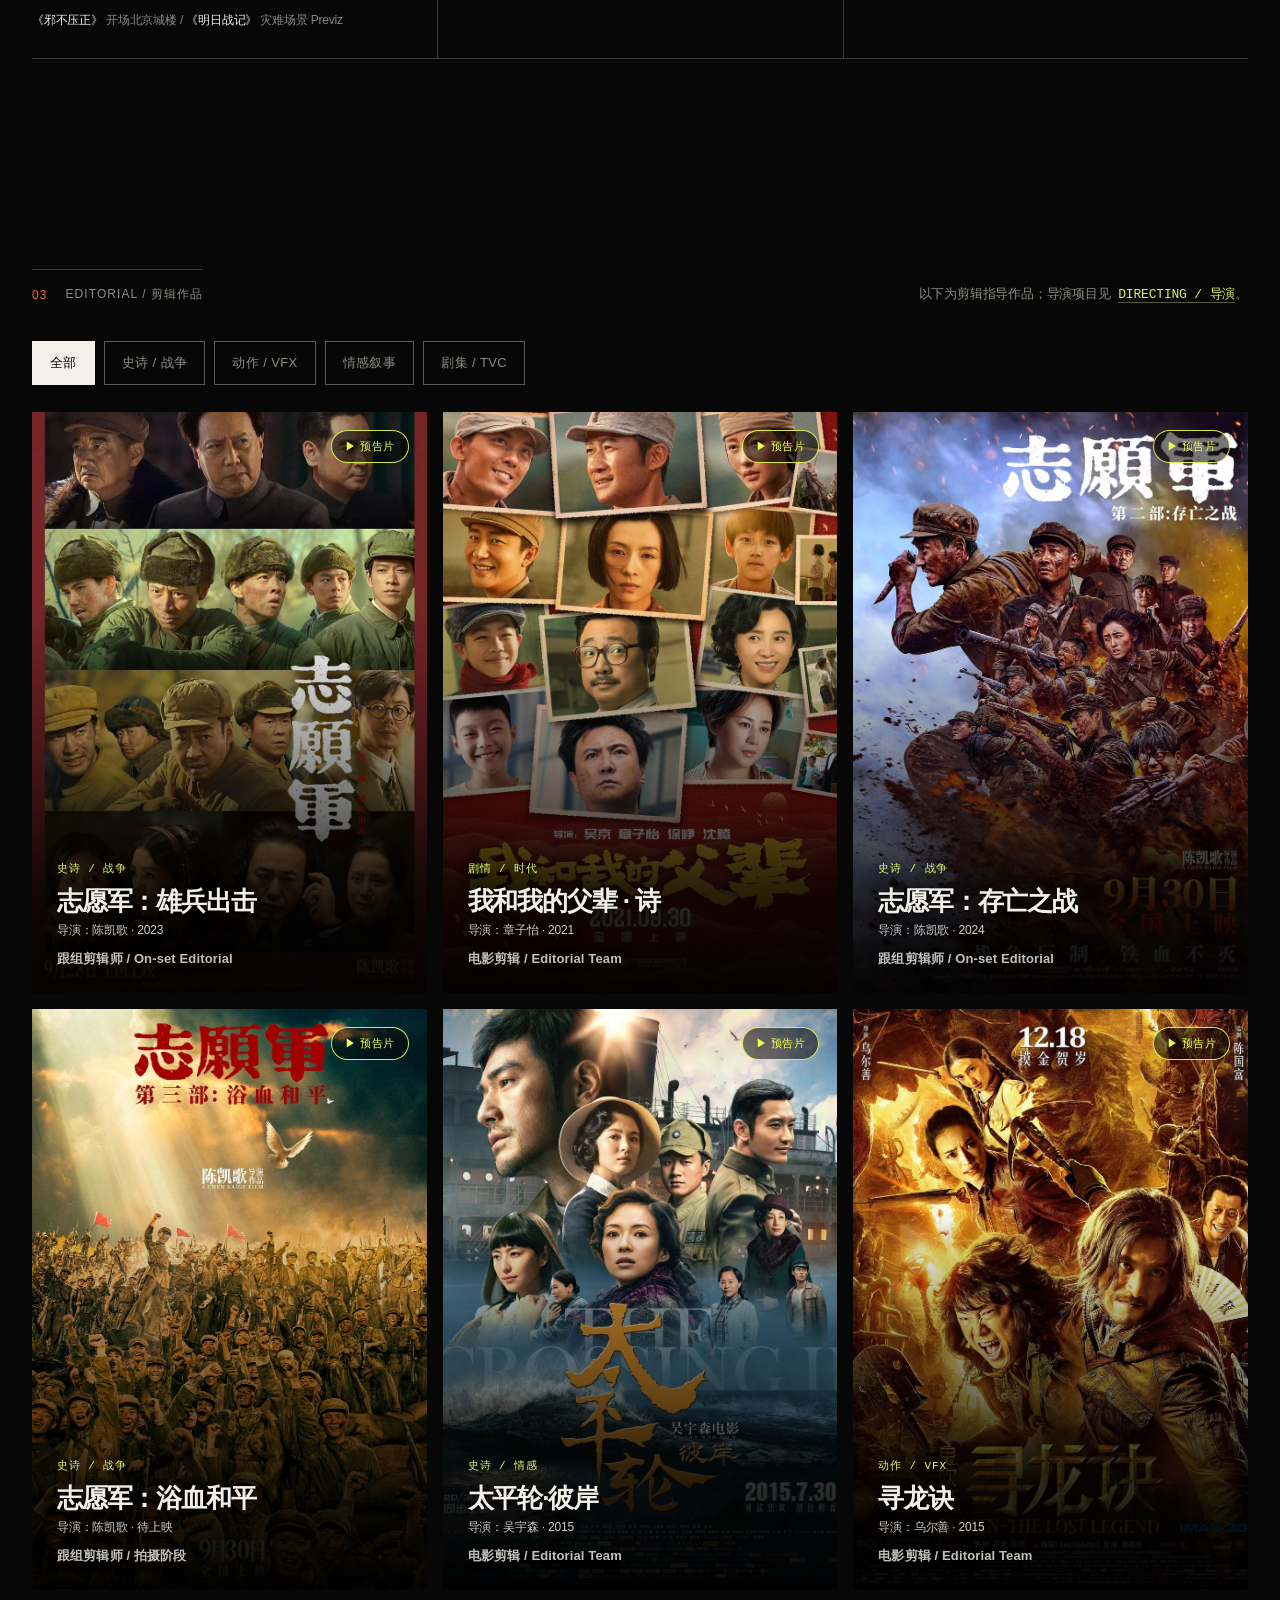
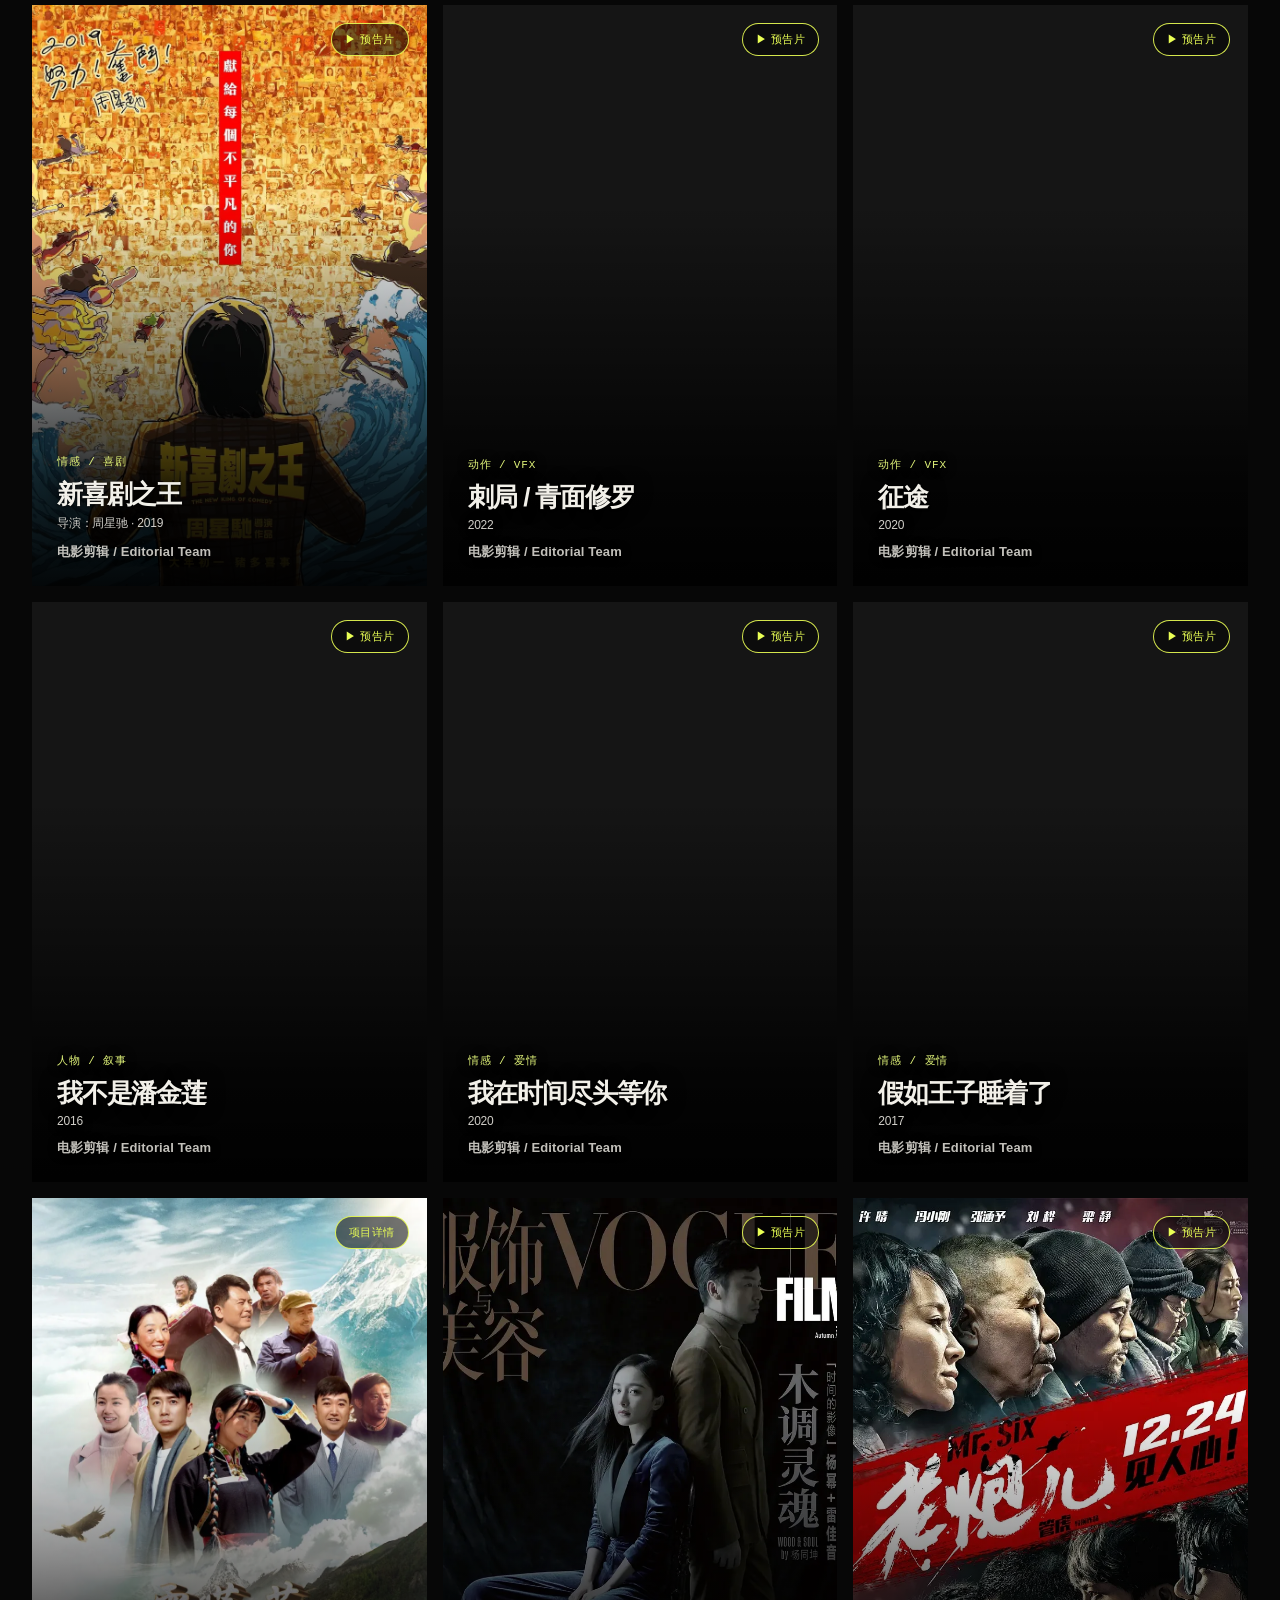
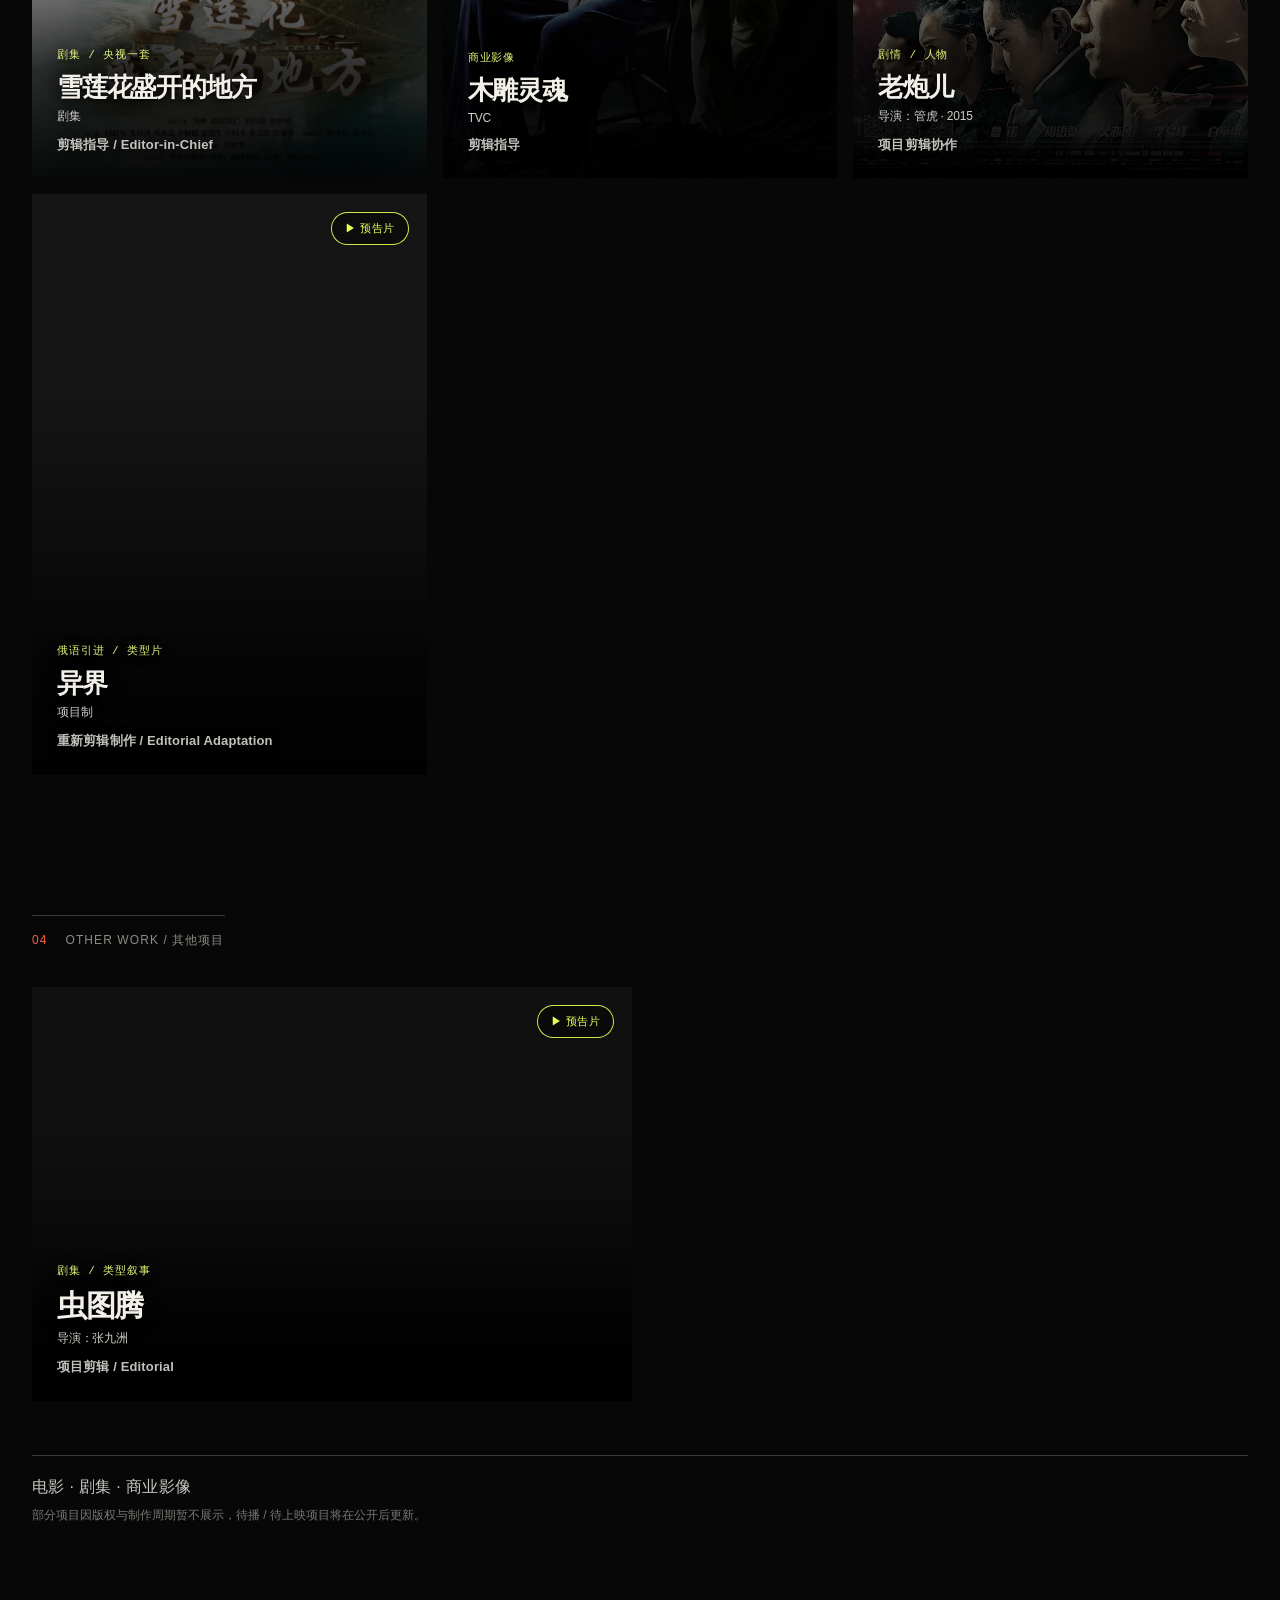
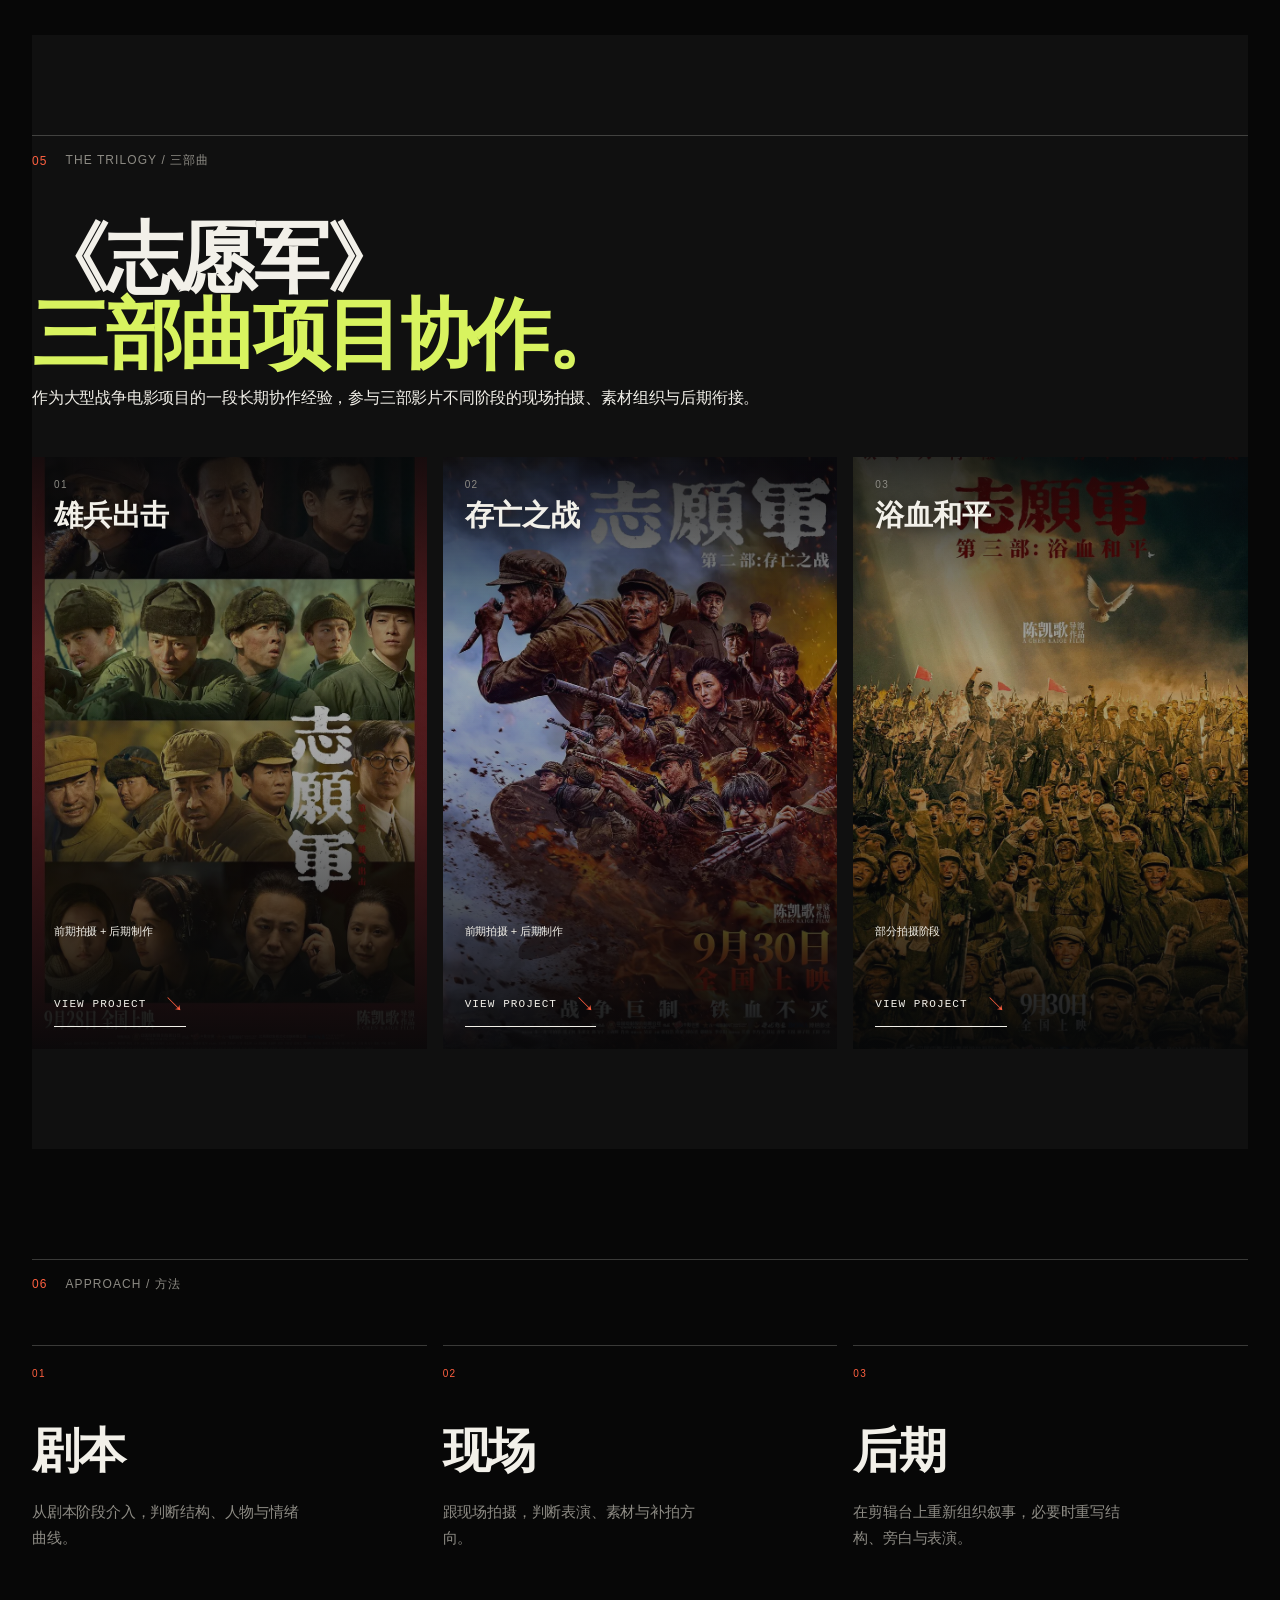
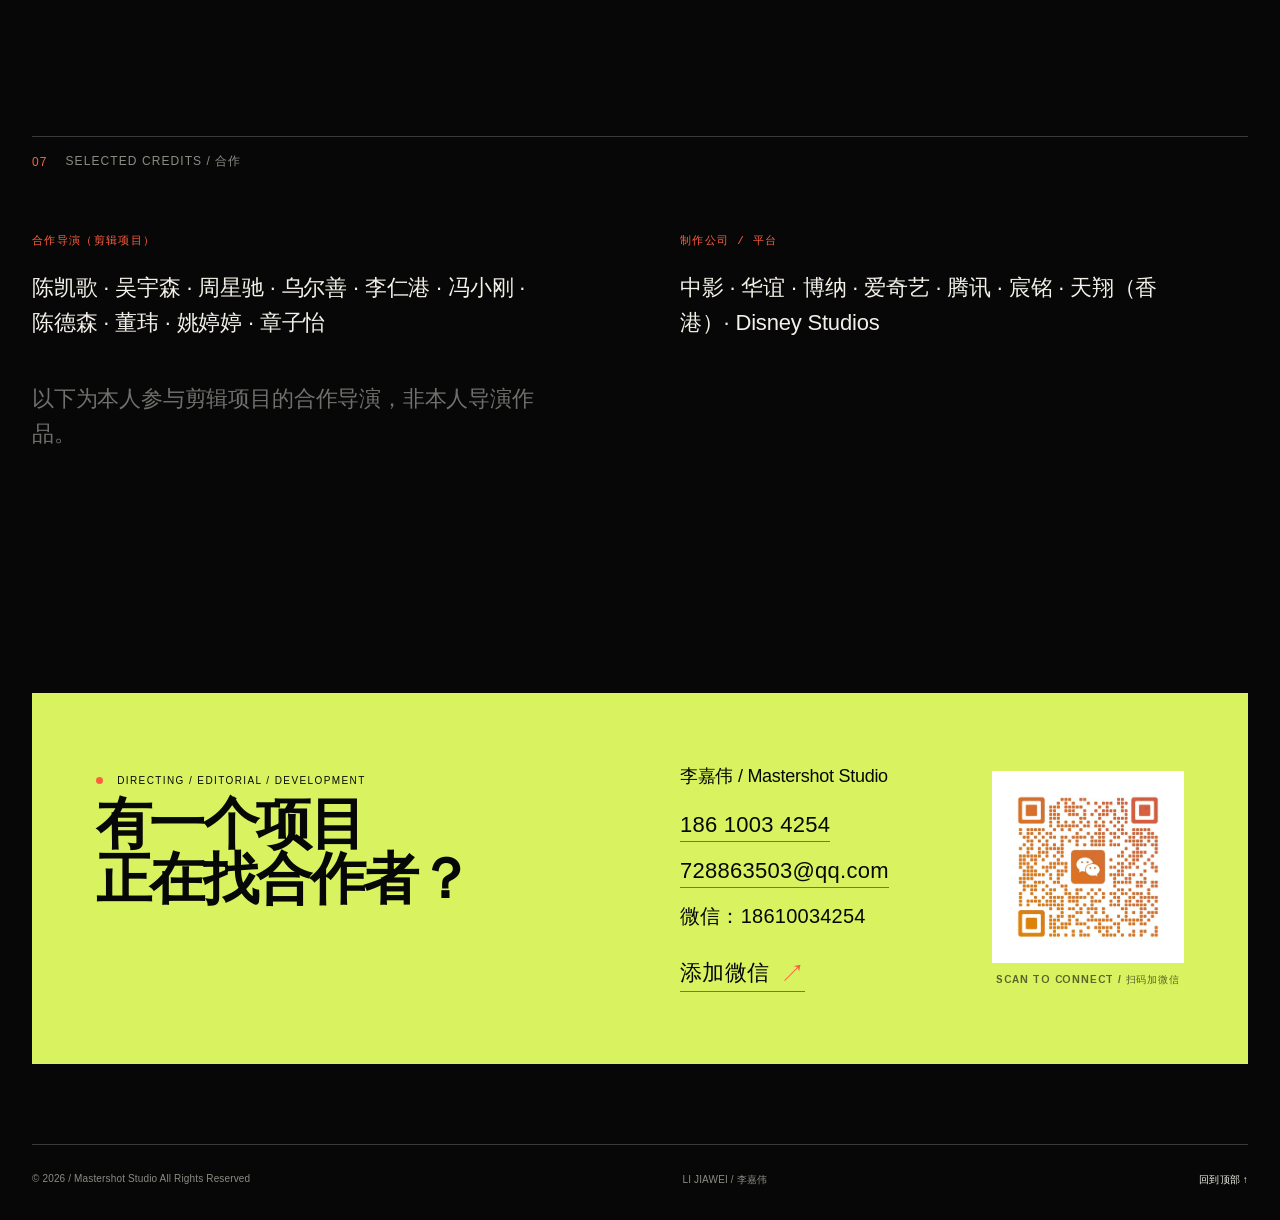
==== commit 733ebe48: "Put on-set, team and award photos first in working archive" ====
--- a/index.html
+++ b/index.html
@@ -25,9 +25,9 @@
     <link rel="preload" as="image" href="assets/opt/img-003.webp" />
     <link rel="preload" as="image" href="assets/opt/img-004.webp" />
     <link rel="preload" href="assets/fonts/arimo-latin-700.woff2" as="font" type="font/woff2" crossorigin />
-    <link rel="stylesheet" href="styles.css?v=20261021-2100" />
-    <link rel="stylesheet" href="blur.css?v=20261021-2100" />
-    <link rel="stylesheet" href="fixes.css?v=20261021-2100" />
+    <link rel="stylesheet" href="styles.css?v=20261021-2200" />
+    <link rel="stylesheet" href="blur.css?v=20261021-2200" />
+    <link rel="stylesheet" href="fixes.css?v=20261021-2200" />
   </head>
   <body class="splash-lock">
     <div class="page-progress" aria-hidden="true"><span id="page-progress-bar"></span></div>
@@ -109,11 +109,11 @@
         </div>
         <div class="intro-gallery" id="intro-gallery" aria-label="李嘉伟工作现场与创作记录">
           <figure><img src="assets/opt/gallery-onsite.webp" alt="李嘉伟在拍摄现场与导演组一起看笔记本电脑" loading="lazy"><figcaption>ON SET / 导演组现场</figcaption></figure>
+          <figure><img src="assets/opt/img-008.webp" alt="团队工作记录" loading="lazy"><figcaption>COLLABORATION / 团队协作</figcaption></figure>
+          <figure><img src="assets/opt/img-009.webp" alt="李嘉伟手持奖杯的获奖记录" loading="lazy"><figcaption>AWARD / 获奖记录</figcaption></figure>
           <figure><img src="assets/opt/gallery-set.webp" alt="黄昏下的蓝幕外景、摇臂与现场工作人员" loading="lazy"><figcaption>ON SET / 大场面拍摄</figcaption></figure>
           <figure><img src="assets/opt/gallery-screening.webp" alt="后期审片室中的投影幕与工作台" loading="lazy"><figcaption>POST / 后期审片</figcaption></figure>
           <figure><img src="assets/opt/img-007.webp" alt="剪辑工作现场" loading="lazy"><figcaption>EDITORIAL / 剪辑现场</figcaption></figure>
-          <figure><img src="assets/opt/img-008.webp" alt="团队工作记录" loading="lazy"><figcaption>COLLABORATION / 团队协作</figcaption></figure>
-          <figure><img src="assets/opt/img-009.webp" alt="个人创作记录" loading="lazy"><figcaption>PROCESS / 创作记录</figcaption></figure>
         </div>
       </section>
 
@@ -253,7 +253,7 @@
       <button class="trailer-modal-arrow trailer-modal-next" id="trailer-modal-next" type="button" aria-label="下一个项目">›</button>
       <div class="trailer-modal-caption"><span id="trailer-modal-title"></span><span id="trailer-modal-meta"></span></div>
     </section>
-    <script src="content.js?v=20261021-2100"></script>
-    <script src="script.js?v=20261021-2100"></script>
+    <script src="content.js?v=20261021-2200"></script>
+    <script src="script.js?v=20261021-2200"></script>
   </body>
 </html>
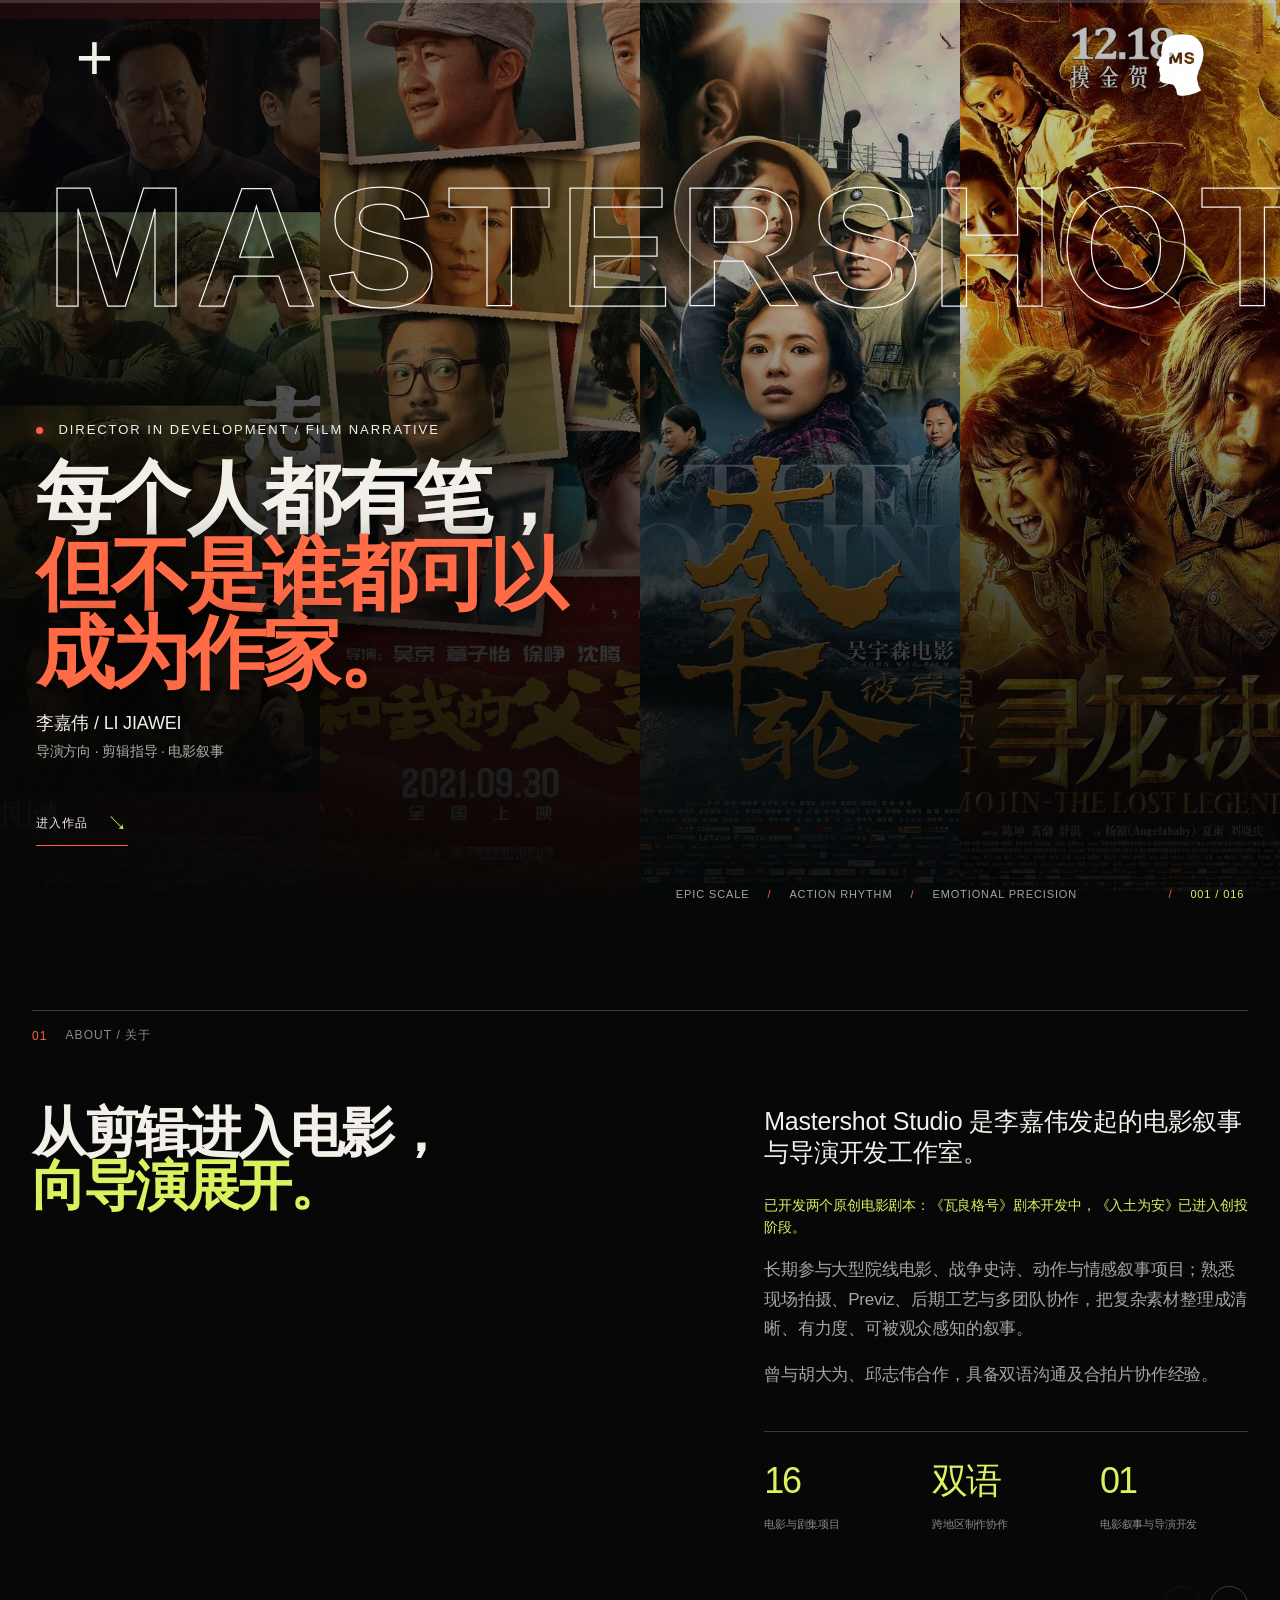
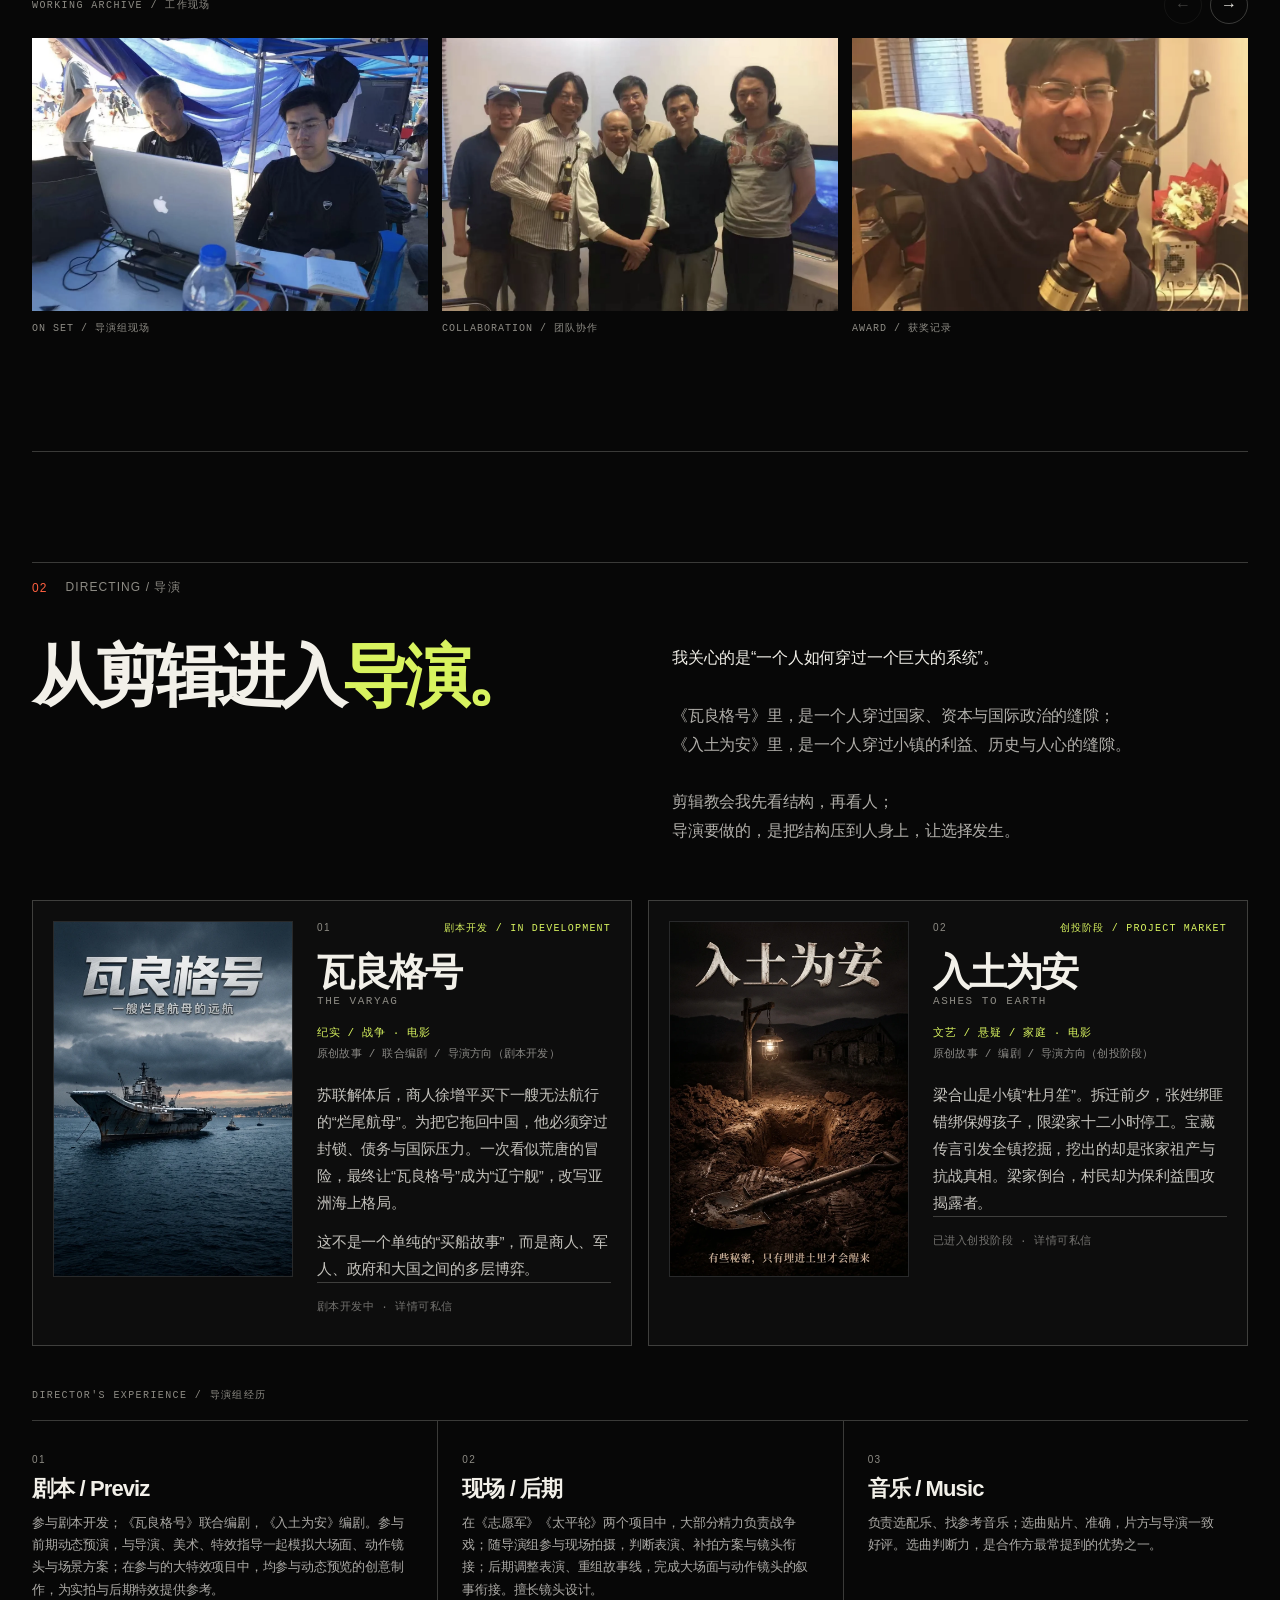
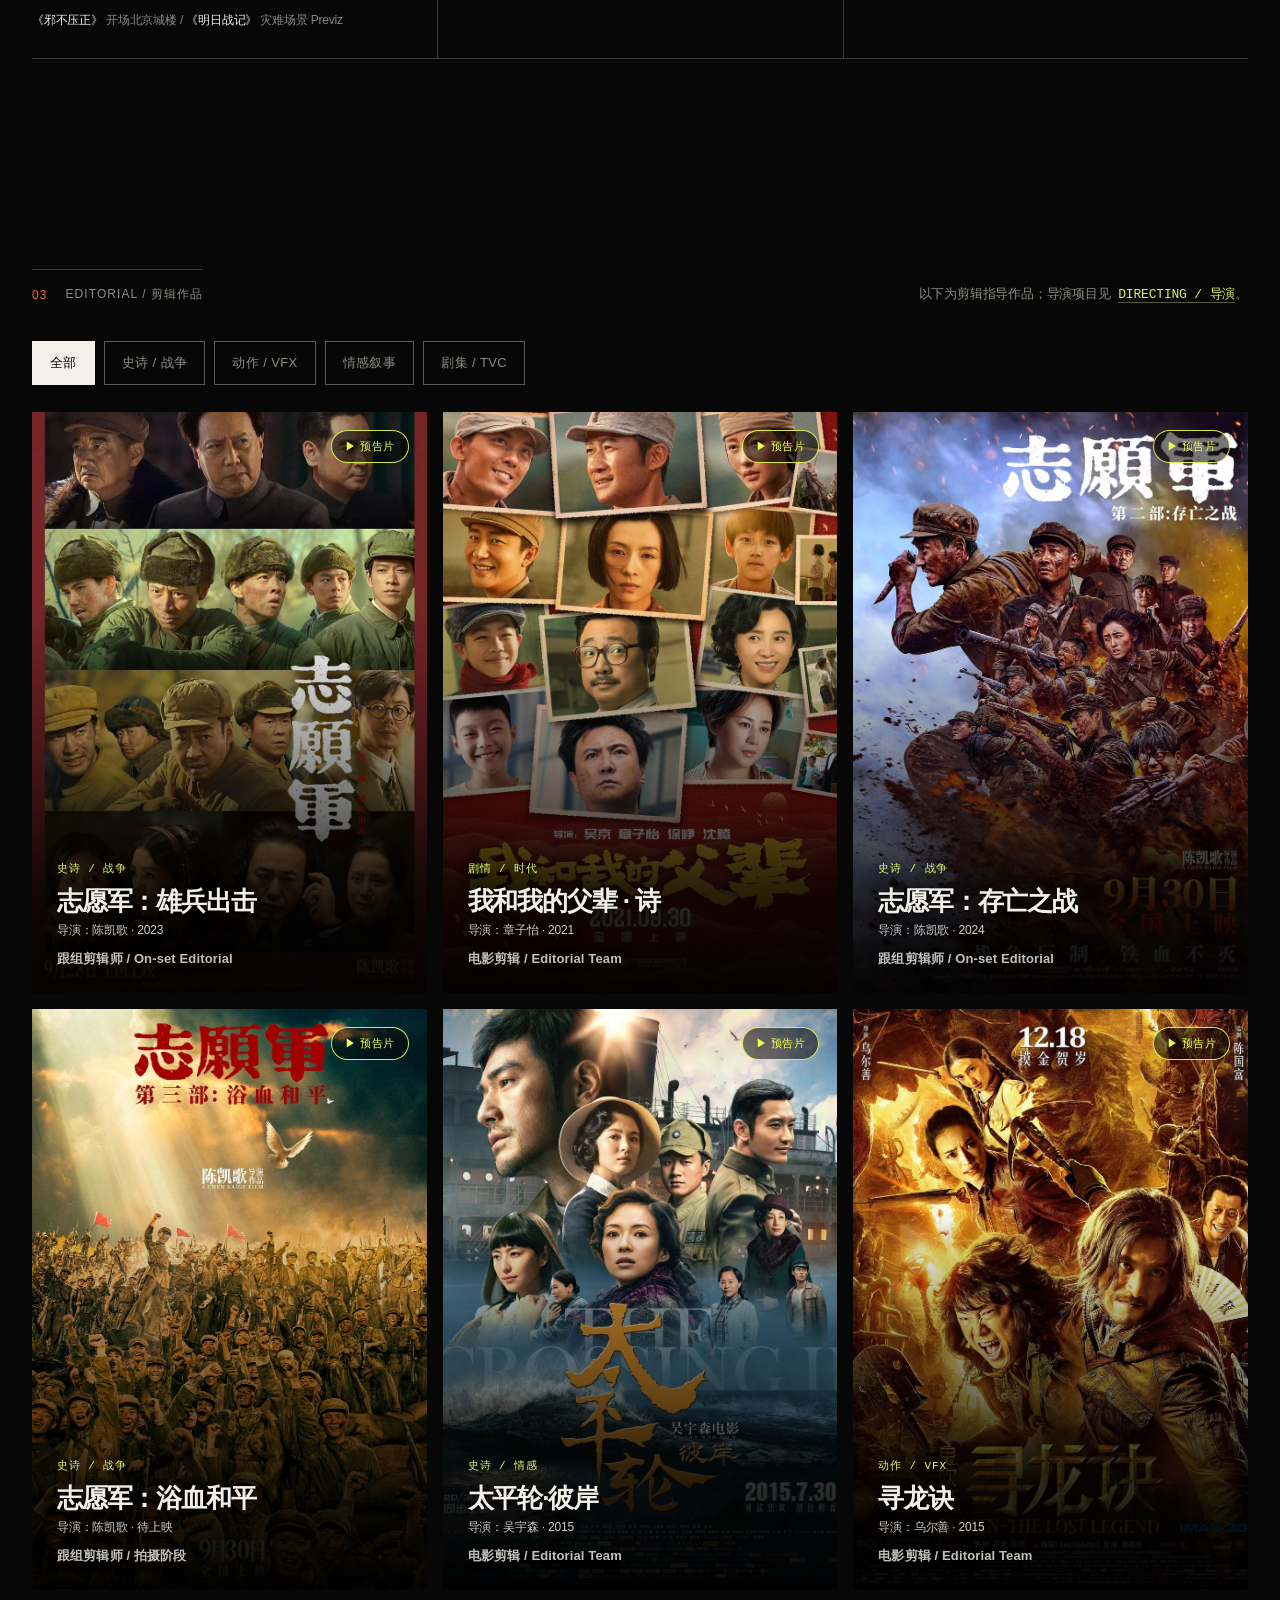
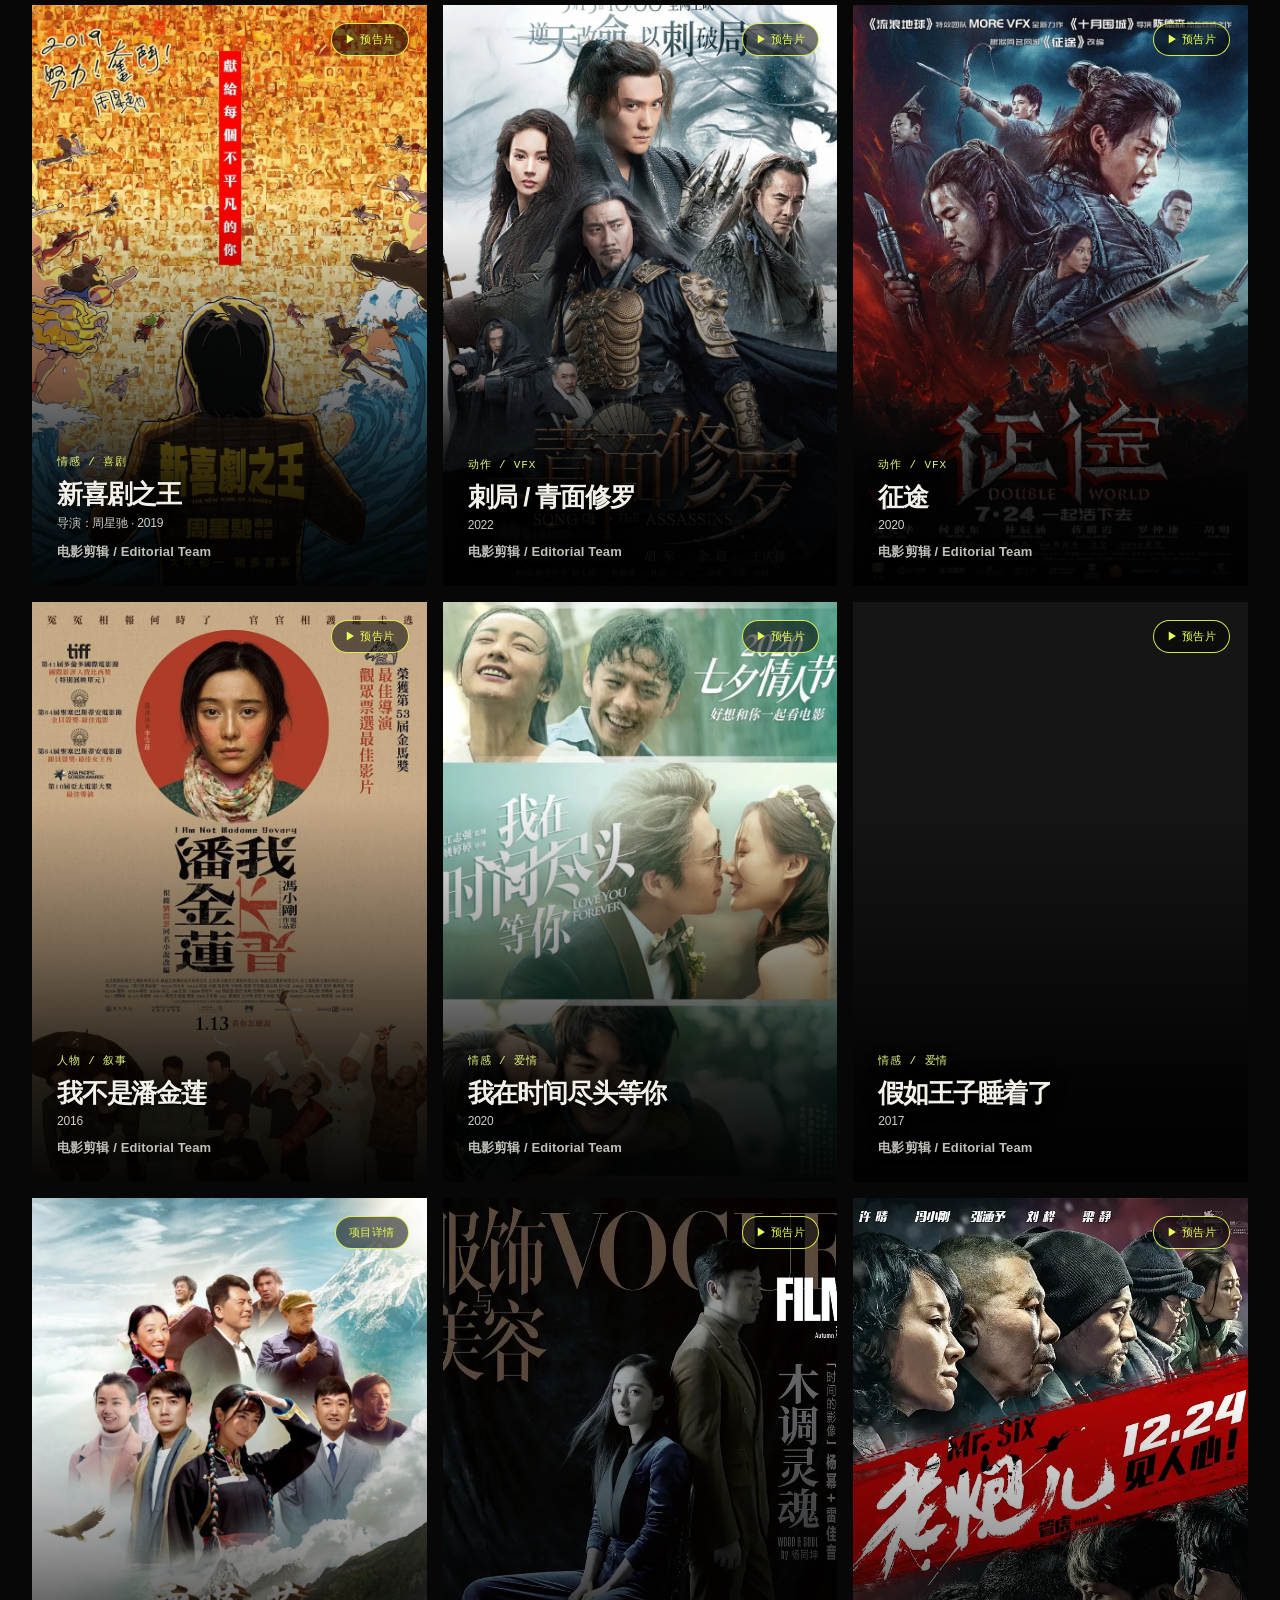
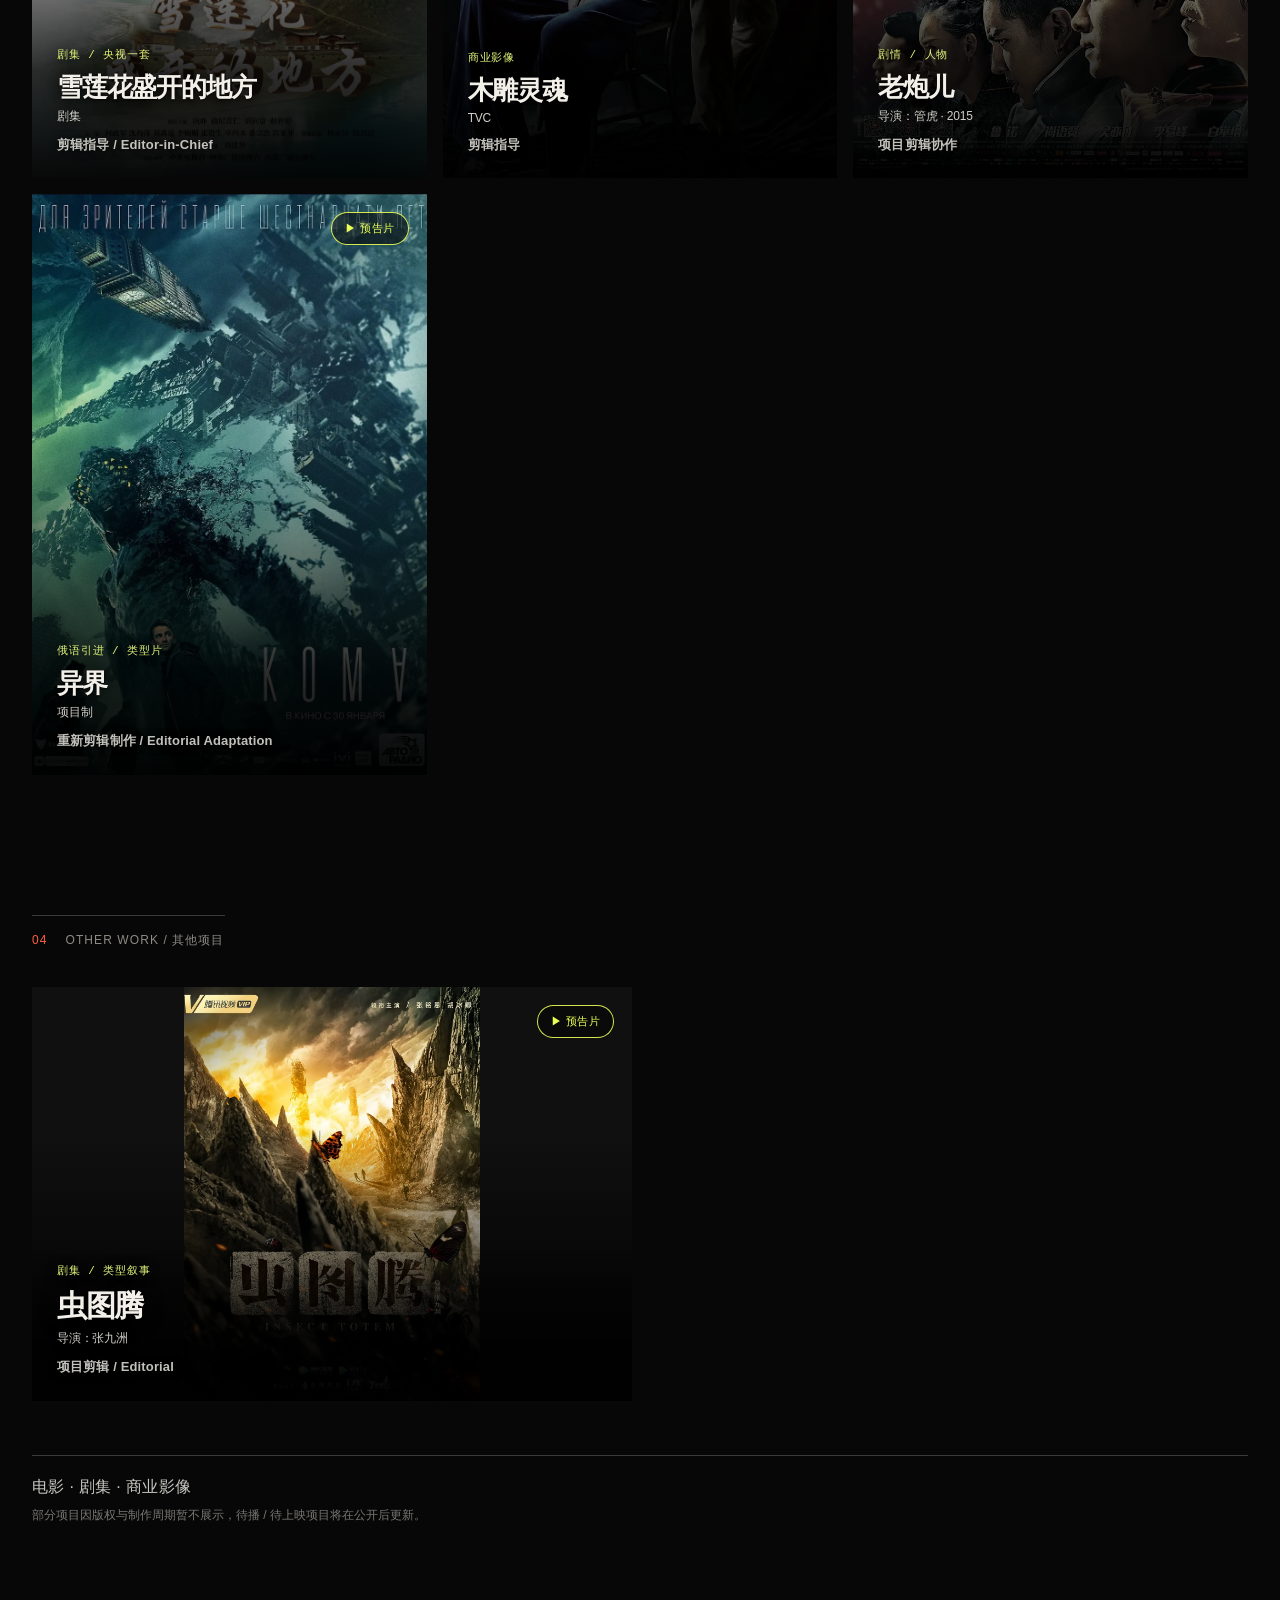
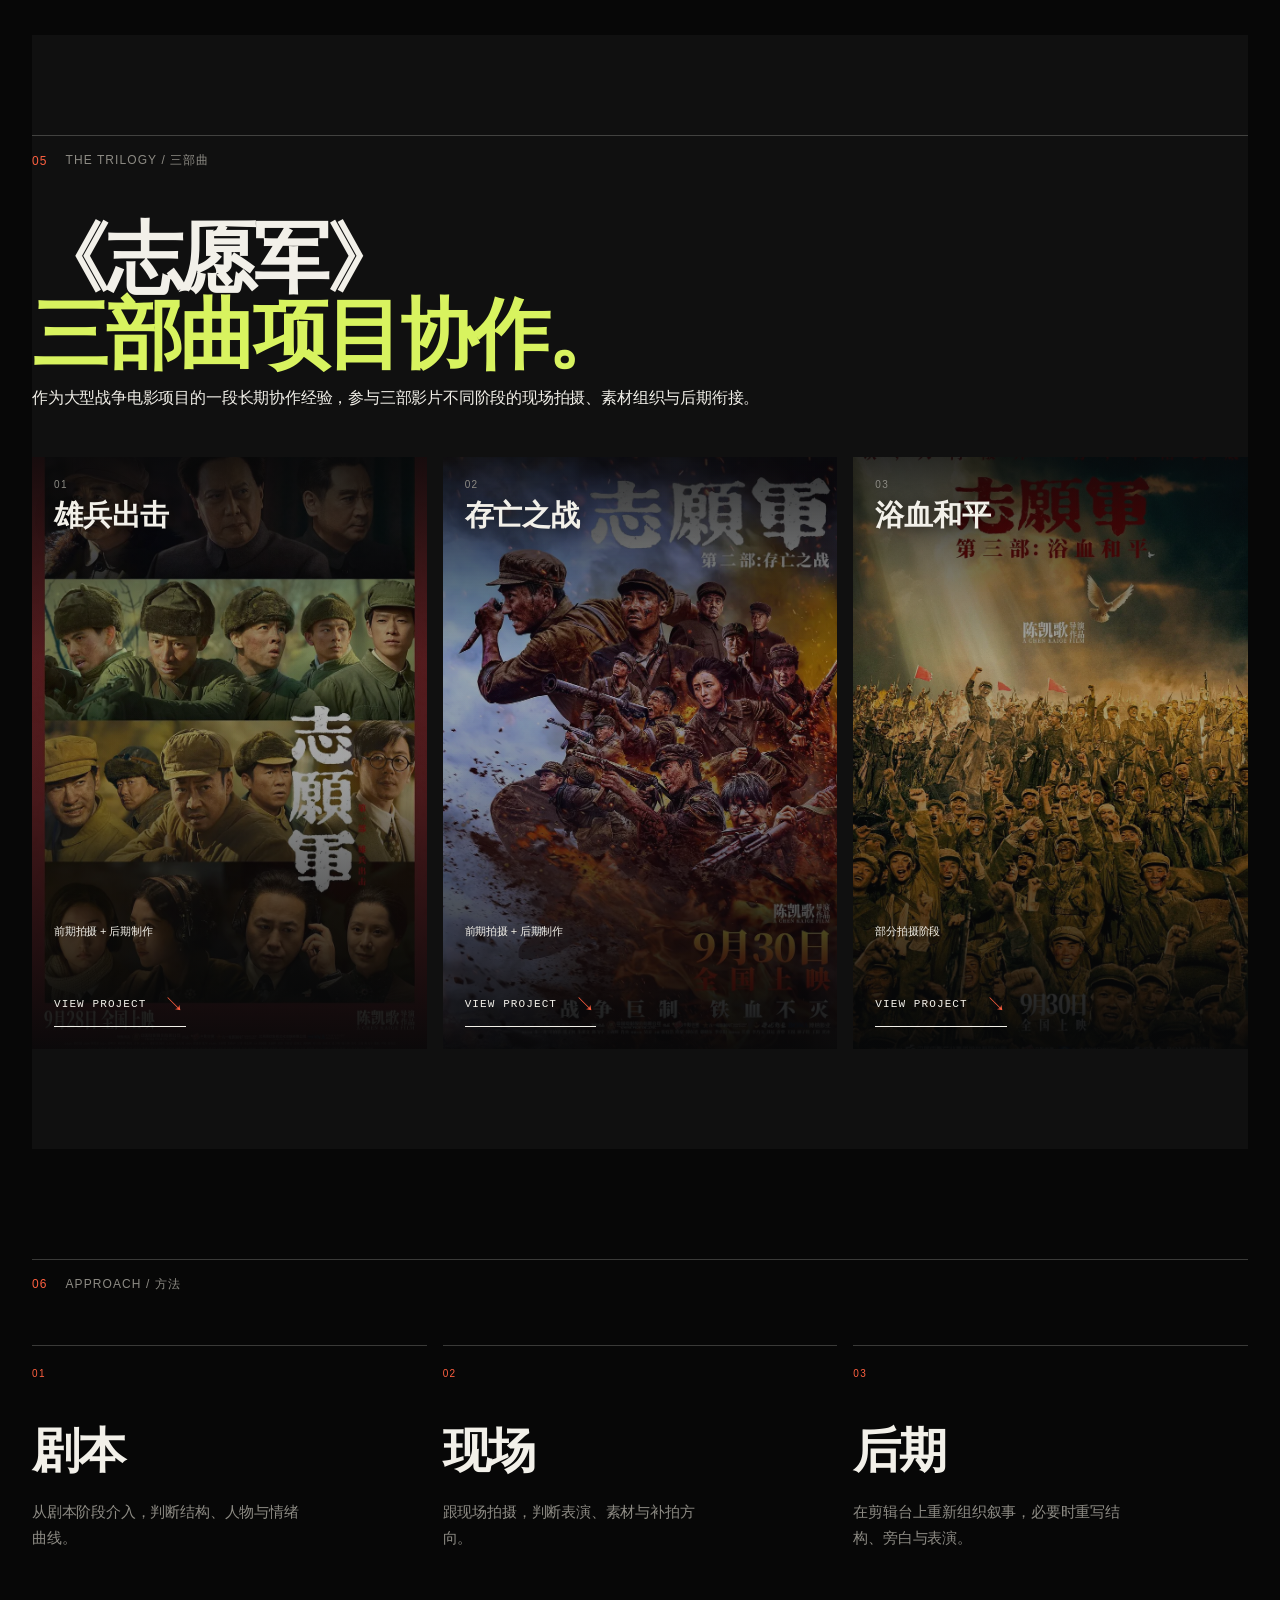
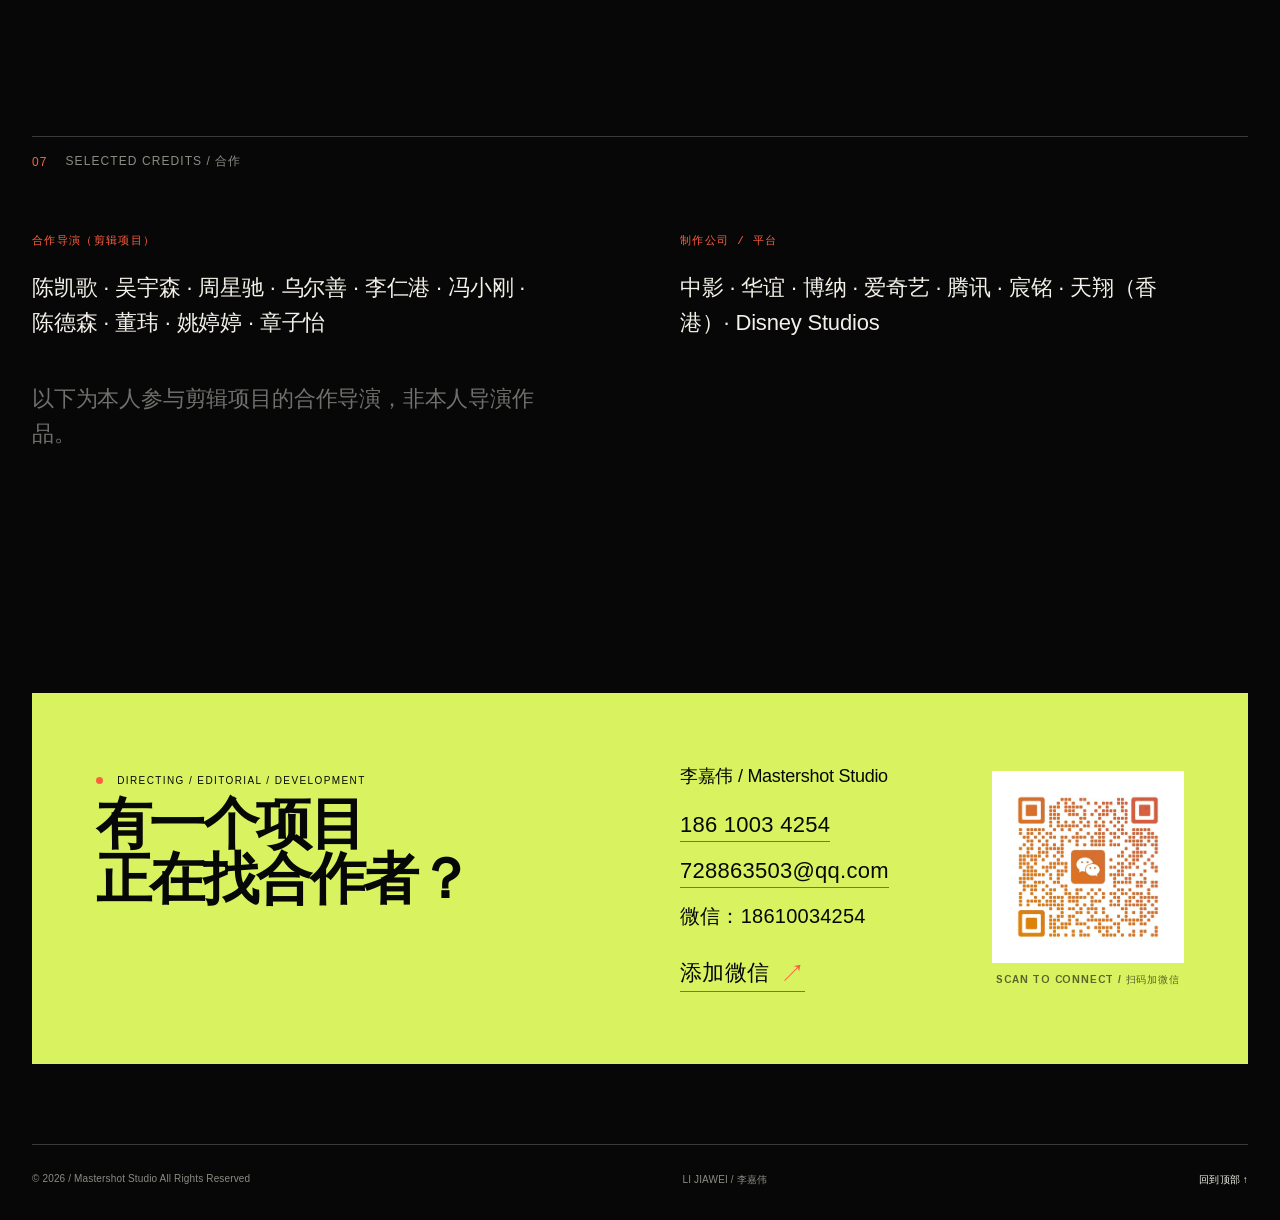
==== commit 05f49e5d: "Fix splash fallback, playback index, a11y, share meta and film status" ====
--- a/index.html
+++ b/index.html
@@ -6,6 +6,8 @@
     <meta name="theme-color" content="#0c0d0d" />
     <meta name="description" content="李嘉伟，导演方向、剪辑指导。原创电影剧本《瓦良格号》开发中、《入土为安》已进入创投阶段；剪辑作品包括《志愿军》三部曲、太平轮·彼岸、寻龙诀、新喜剧之王等。" />
     <title>李嘉伟 / 导演方向 · 剪辑指导 — Mastershot Studio</title>
+    <link rel="canonical" href="http://mastershot.cc/" />
+    <meta property="og:url" content="http://mastershot.cc/" />
     <link rel="icon" href="assets/favicon/favicon.ico" sizes="any" />
     <link rel="icon" type="image/png" href="assets/favicon/favicon-32.png" sizes="32x32" />
     <link rel="apple-touch-icon" href="assets/favicon/apple-touch-icon.png" />
@@ -13,23 +15,24 @@
     <meta property="og:site_name" content="Mastershot Studio" />
     <meta property="og:title" content="李嘉伟 / 导演方向 · 剪辑指导 — Mastershot Studio" />
     <meta property="og:description" content="李嘉伟，导演方向、剪辑指导。原创电影剧本《瓦良格号》开发中、《入土为安》已进入创投阶段；剪辑作品包括《志愿军》三部曲、太平轮·彼岸、寻龙诀、新喜剧之王等。" />
-    <meta property="og:image" content="assets/share/og-cover.jpg" />
+    <meta property="og:image" content="http://mastershot.cc/assets/share/og-cover.jpg" />
     <meta property="og:image:width" content="1200" />
     <meta property="og:image:height" content="630" />
     <meta name="twitter:card" content="summary_large_image" />
     <meta name="twitter:title" content="李嘉伟 / 导演方向 · 剪辑指导 — Mastershot Studio" />
     <meta name="twitter:description" content="李嘉伟，导演方向、剪辑指导。原创电影剧本《瓦良格号》开发中、《入土为安》已进入创投阶段；剪辑作品包括《志愿军》三部曲、太平轮·彼岸、寻龙诀、新喜剧之王等。" />
-    <meta name="twitter:image" content="assets/share/og-cover.jpg" />
+    <meta name="twitter:image" content="http://mastershot.cc/assets/share/og-cover.jpg" />
     <link rel="preload" as="image" href="assets/opt/img-001.webp" />
     <link rel="preload" as="image" href="assets/opt/img-002.webp" />
     <link rel="preload" as="image" href="assets/opt/img-003.webp" />
     <link rel="preload" as="image" href="assets/opt/img-004.webp" />
     <link rel="preload" href="assets/fonts/arimo-latin-700.woff2" as="font" type="font/woff2" crossorigin />
-    <link rel="stylesheet" href="styles.css?v=20261021-2200" />
-    <link rel="stylesheet" href="blur.css?v=20261021-2200" />
-    <link rel="stylesheet" href="fixes.css?v=20261021-2200" />
+    <link rel="stylesheet" href="styles.css?v=20261021-2300" />
+    <link rel="stylesheet" href="blur.css?v=20261021-2300" />
+    <link rel="stylesheet" href="fixes.css?v=20261021-2300" />
   </head>
   <body class="splash-lock">
+    <noscript><style>#splash-screen{display:none!important}body.splash-lock{overflow:auto!important}</style></noscript>
     <div class="page-progress" aria-hidden="true"><span id="page-progress-bar"></span></div>
     <section class="splash-screen" id="splash-screen" aria-label="Mastershot Studio opening">
       <div class="splash-wordmark" aria-label="MASTERSHOT">MASTERSHOT</div>
@@ -49,7 +52,7 @@
           <a href="#about" data-preview="assets/opt/img-004.webp">ABOUT</a>
           <a href="#contact" data-preview="assets/opt/img-010.webp">CONTACT</a>
         </div>
-        <aside class="nav-feature" aria-live="polite">
+        <aside class="nav-feature">
           <div class="nav-preview"><img id="nav-preview-image" src="assets/opt/img-002.webp" alt="项目预览"><span id="nav-preview-label">SELECTED WORK / 代表作品</span></div>
           <div class="nav-info">
             <p class="nav-info-title">LI JIAWEI / 李嘉伟</p>
@@ -184,12 +187,12 @@
           <div class="section-label"><span>03</span><span>EDITORIAL / 剪辑作品</span></div>
           <p class="section-caption">以下为剪辑指导作品；导演项目见 <a href="#directing">DIRECTING / 导演</a>。</p>
         </div>
-        <div class="filter-row" role="tablist" aria-label="作品筛选">
-          <button class="filter is-active" data-filter="all" type="button">全部</button>
-          <button class="filter" data-filter="epic" type="button">史诗 / 战争</button>
-          <button class="filter" data-filter="action" type="button">动作 / VFX</button>
-          <button class="filter" data-filter="emotion" type="button">情感叙事</button>
-          <button class="filter" data-filter="series" type="button">剧集 / TVC</button>
+        <div class="filter-row" role="group" aria-label="作品筛选">
+          <button class="filter is-active" data-filter="all" type="button" aria-pressed="true">全部</button>
+          <button class="filter" data-filter="epic" type="button" aria-pressed="false">史诗 / 战争</button>
+          <button class="filter" data-filter="action" type="button" aria-pressed="false">动作 / VFX</button>
+          <button class="filter" data-filter="emotion" type="button" aria-pressed="false">情感叙事</button>
+          <button class="filter" data-filter="series" type="button" aria-pressed="false">剧集 / TVC</button>
         </div>
         <div class="work-grid" id="work-grid"></div>
         <noscript><p style="color:#8d8b84;font-size:13px">请开启 JavaScript 以查看完整作品列表。</p></noscript>
@@ -253,7 +256,14 @@
       <button class="trailer-modal-arrow trailer-modal-next" id="trailer-modal-next" type="button" aria-label="下一个项目">›</button>
       <div class="trailer-modal-caption"><span id="trailer-modal-title"></span><span id="trailer-modal-meta"></span></div>
     </section>
-    <script src="content.js?v=20261021-2200"></script>
-    <script src="script.js?v=20261021-2200"></script>
+    <script>
+      window.setTimeout(function () {
+        var splash = document.getElementById("splash-screen");
+        if (splash) splash.style.display = "none";
+        document.body.classList.remove("splash-lock");
+      }, 4000);
+    </script>
+    <script src="content.js?v=20261021-2300"></script>
+    <script src="script.js?v=20261021-2300"></script>
   </body>
 </html>
